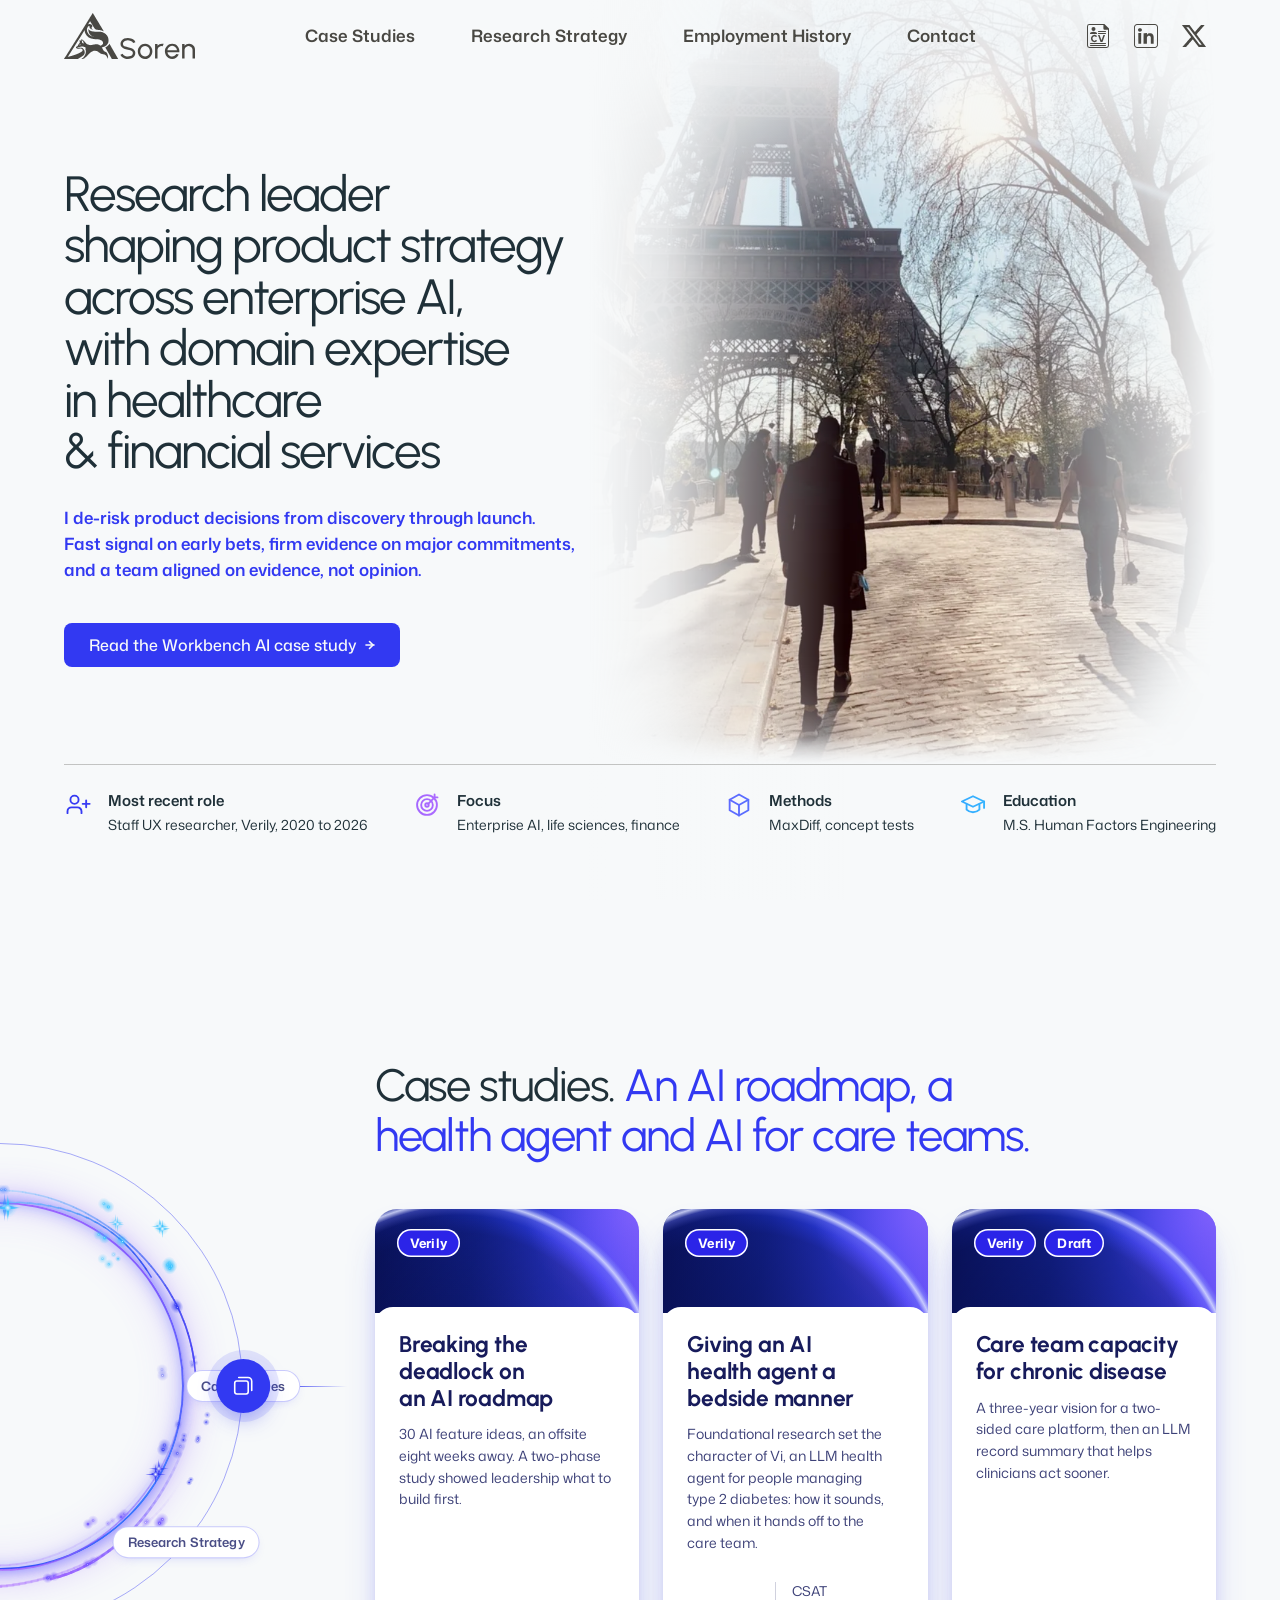
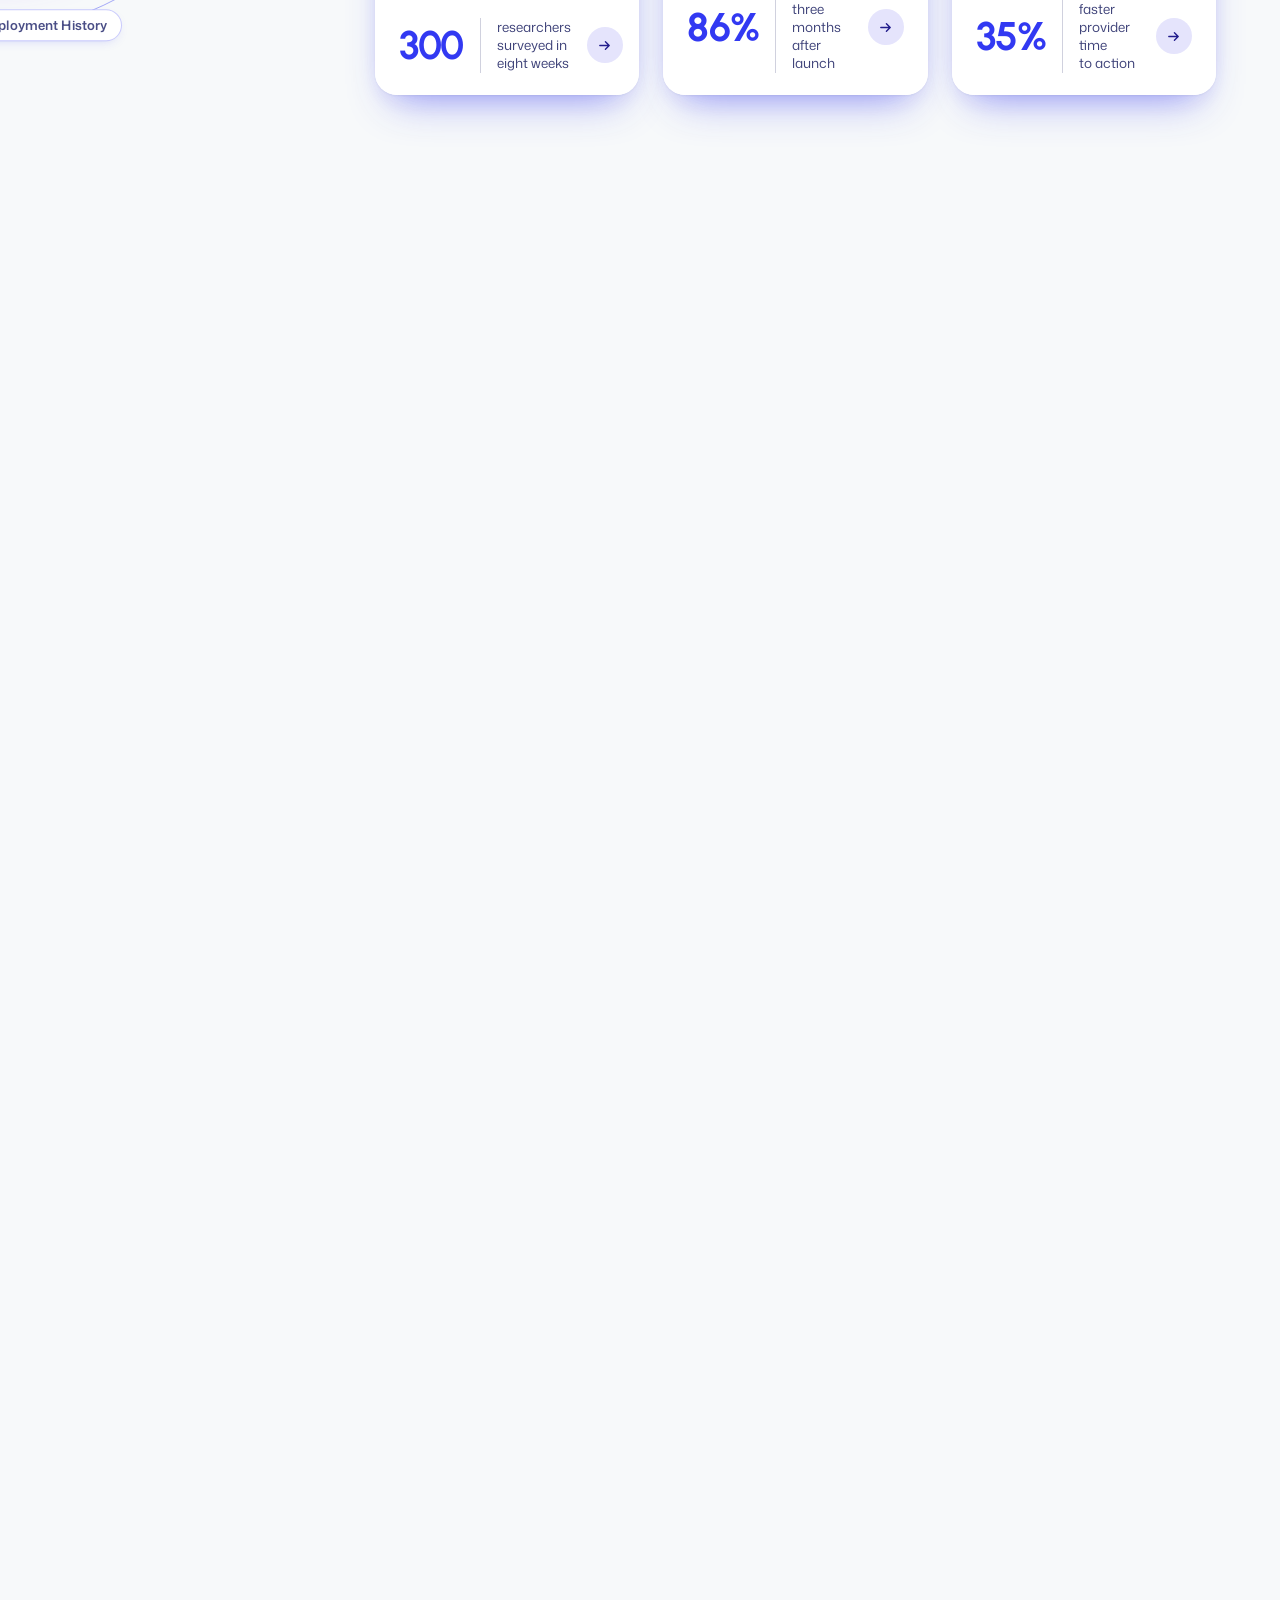
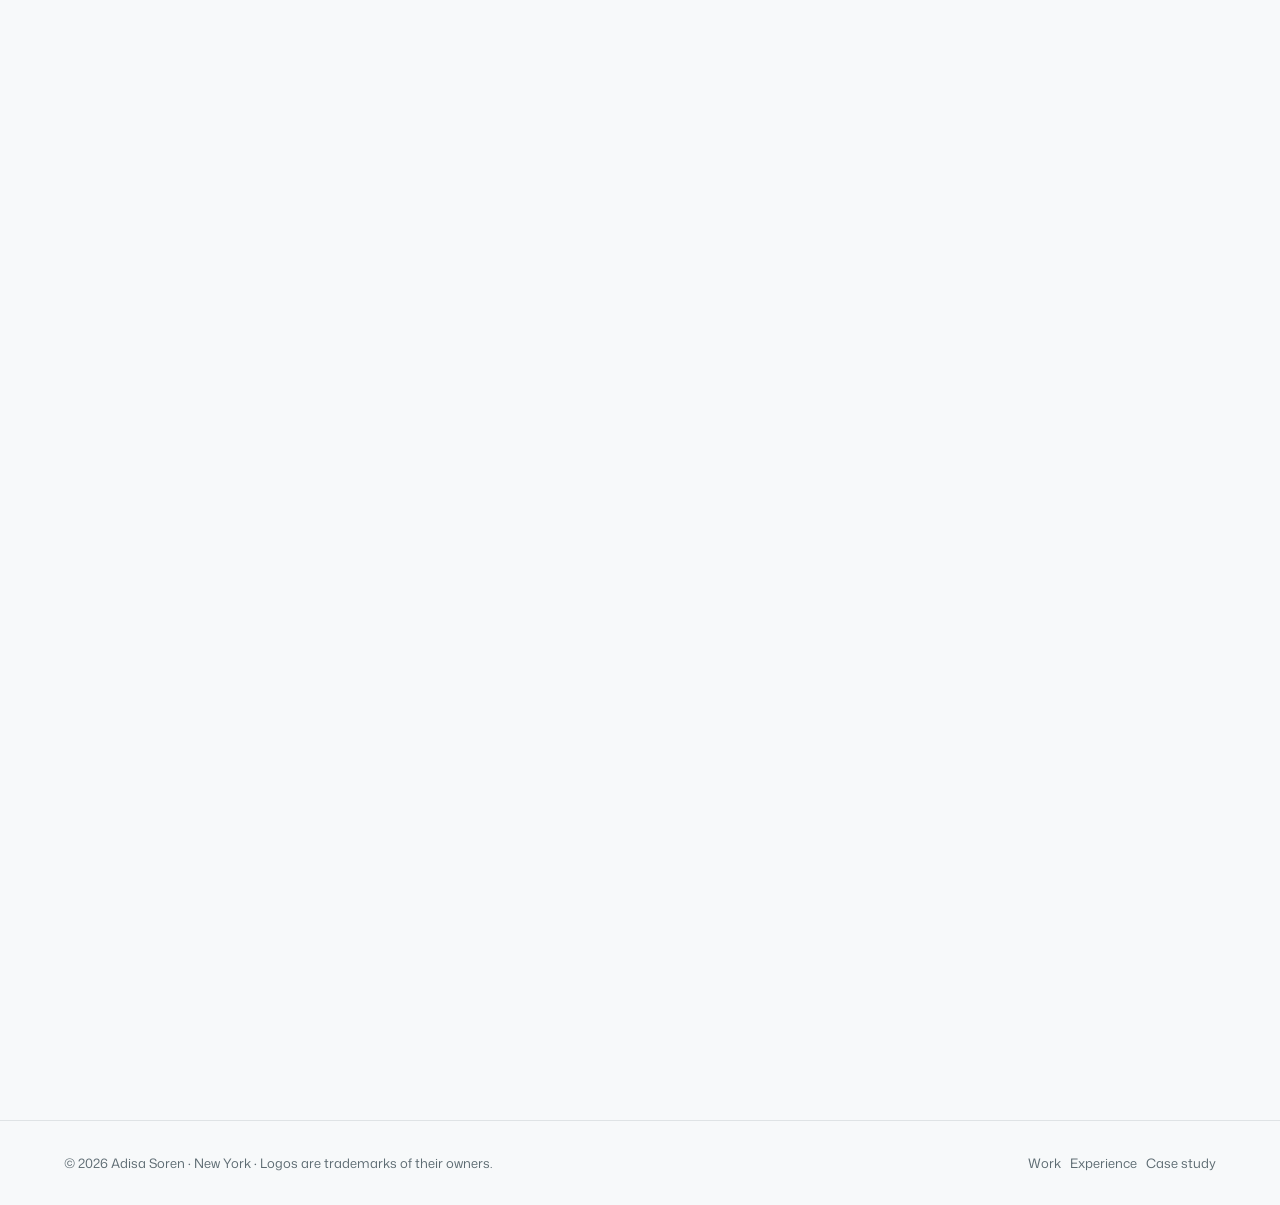
==== adisa-soren-portfolio/index.html @ 9e902ce3 "Home experience: Verily role details with wheel-style bullets Co-Authored-By: Claude Opus 5.5 <norep" ====
<!doctype html>
<html lang="en" data-radius="soft" data-buttons="solid">
<head>
<meta charset="utf-8">
<meta name="viewport" content="width=device-width, initial-scale=1, viewport-fit=cover">
<title>Adisa Soren</title>
<meta name="description" content="Research leader in New York shaping product strategy across enterprise AI, with domain expertise in healthcare and financial services, at Verily, BlackRock and Google.">
<meta property="og:type" content="website">
<meta property="og:title" content="Adisa Soren: UX Research &amp; AI Deployment Strategy">
<meta property="og:description" content="Case studies and experience from Verily, BlackRock and Google.">
<meta name="theme-color" content="#f7f5f0">
<link rel="stylesheet" href="assets/site.css">
<style>
  /* page CSS: only what the system lacks */
  /* the home header: the four section links centred between the lockup and the icons, larger, bold, in the lockup's
     warm grey; the blue underline still marks hover and focus */
  .nav--home .nav__link { color: #494843; font-weight: 600; font-size: 17px; padding: 0 var(--s-2); }
  @media (min-width: 1024px) {
    .nav--home .nav__bar { display: grid; grid-template-columns: 1fr auto 1fr; gap: var(--s-5); }
    .nav--home .nav__logo { justify-self: start; }
    .nav--home .nav__links { flex: none; justify-self: center; gap: var(--s-6); }
    .nav--home .nav__actions { justify-self: end; }
    .nav--home .nav__link::before { left: var(--s-2); right: var(--s-2); }
  }
  @media (min-width: 1024px) and (max-width: 1279px) {
    .nav--home .nav__links { gap: var(--s-3); }
    .nav--home .nav__link { font-size: 15.5px; }
  }
  @media (min-width: 1440px) { .nav--home .nav__link { font-size: 18px; } .nav--home .nav__links { gap: var(--s-7); } }
  /* at the top of the home page (wide screens, where the sea runs up behind the header) the header is see-through:
     the lockup, Case Studies and Research Strategy sit on the light side in grey; Employment History, Contact and the
     icons sit on the sea in white. Once the page scrolls, the solid fill and grey return. */
  @media (min-width: 1180px) {
    .nav--home { transition: background-color .25s ease, border-color .25s ease; }
    .nav--home .nav__links { gap: max(var(--s-6), 40px); }
    .nav--home.is-top { background: transparent; border-bottom-color: transparent; }
    .nav--home.is-top .nav__link.is-dark, .nav--home.is-top .nav__icon.is-dark { color: #fff; }
    /* hover keeps the site-wide treatment: Kitsune blue with a faint blue tint */
    .nav--home.is-top a.nav__icon:hover, .nav--home.is-top a.nav__icon:focus-visible { color: var(--brand-blue, #3239f2); }
  }
  @media (min-width: 1440px) { .nav--home .nav__links { gap: var(--s-7); } }
  /* the role line as a pill: Kitsune blue on a pale tint of itself */
  .hero .hero-pill { display: inline-flex; align-items: center; width: fit-content; padding: 6px 14px; border-radius: 999px;
    background: color-mix(in oklab, var(--brand-blue) 11%, var(--bg)); color: var(--brand-blue); font-weight: 500; line-height: 1.3; }
  @media (max-width: 639px) { .hero .hero-pill { white-space: nowrap; font-size: clamp(11.5px, 3.3vw, 14px); padding: 5px 12px; } }
  @media (max-width: 359px) { .hero .hero-pill { white-space: normal; border-radius: 14px; } }

  /* ---- the octopus hero: light words on the left, the deep-sea panel on the right, the facts on a floating card */
  .hero--oct { --sea-0: #2b2c96; --sea-1: #171a63; --sea-2: #0b0e33; --sea-3: #070920; overflow: hidden; isolation: isolate;
    background: radial-gradient(60% 70% at 18% 40%, color-mix(in oklab, var(--brand-blue) 6%, var(--bg)), var(--bg) 70%); }
  .hero--oct > .wrap { position: relative; z-index: 1; }
  /* the hero background, used as supplied: it covers the hero from the top, centred */
  .oct-bg { position: absolute; z-index: 0; inset: 0; pointer-events: none;
    background: url(assets/img/hero-blue-1600.webp) no-repeat right top / cover; }
  /* the blue fades to pure white by the hero's vertical midpoint */
  .oct-bg::before { content: ""; position: absolute; inset: 0; background: linear-gradient(90deg, #fff 0 46%, rgba(255, 255, 255, .85) 52%, rgba(255, 255, 255, 0) 66%); }
  /* the fade lands on off-white #F7F9FA (the page background) rather than pure white: a multiply layer turns every white in the background
     to #F7F9FA and leaves the blues all but unchanged */
  .oct-bg::after { content: ""; position: absolute; inset: 0; background: #f7f9fa; mix-blend-mode: multiply; }
  @media (min-width: 1600px), (min-resolution: 1.5dppx) and (min-width: 1180px) {
    .oct-bg { background-image: url(assets/img/hero-blue.webp); }
  }

  .oct-grid { display: grid; grid-template-columns: minmax(0, 1fr) minmax(0, 1fr); column-gap: var(--s-5); align-items: center; flex: 1 1 auto; min-height: 0; padding-bottom: var(--s-6); }
  .oct-copy { grid-column: 1; container-type: inline-size; display: grid; gap: var(--s-4); align-content: center; }
  .oct-copy h1 { margin: 0; hyphens: manual; -webkit-hyphens: manual; max-width: none; line-height: 1.04;
    font-size: clamp(30px, min(calc(100cqi / 10.6), 5.5svh), 60px); }
  .oct-copy h1 > span { display: block; }
  @media (min-width: 1180px) { .oct-copy h1 > span { white-space: nowrap; } }
  /* the intro: Kitsune blue, bold, in three set lines (each line starts on its own; on narrow screens a line may wrap) */
  .hero .oct-lead { margin: var(--s-3) 0 0; max-width: none; font-size: clamp(16px, 0.3vw + 13px, 18px); line-height: 1.55;
    color: var(--brand-blue, #3239f2); font-weight: 600; }
  .hero .oct-lead > span { display: block; }
  @media (min-width: 1180px) { .hero .oct-lead > span { white-space: nowrap; } }
  .oct-copy .btn-row { margin-top: var(--s-5); }

  .oct-art { grid-column: 2; margin: 0; position: relative; align-self: stretch; display: grid; place-items: center; min-height: 0; }
  .oct-art img { width: 112%; max-width: none; height: auto; max-height: 100%; object-fit: contain; margin-left: -4%;
    filter: drop-shadow(0 0 28px rgba(70, 90, 255, .45)) drop-shadow(0 18px 40px rgba(0, 0, 0, .35)); }

  .oct-panel { grid-column: 3; align-self: center; display: grid; gap: var(--s-5); color: #fff; }
  .oct-panel__h { margin: 0 0 var(--s-2); font: 600 12px/1.3 var(--font-text); letter-spacing: .08em; text-transform: uppercase; color: #b9b2ff; }
  .oct-panel ul { margin: 0; padding: 0; list-style: none; display: grid; gap: 6px; }
  .oct-panel li { font: 500 15px/1.35 var(--font-text); color: #fff; white-space: nowrap; }

  /* the facts on a floating white card that overlaps the sea */
  .hero--oct .oct-facts { margin: 0; padding: var(--s-5) var(--s-6); border: 0; border-radius: 20px; background: #fff;
    box-shadow: 0 18px 50px rgba(18, 22, 70, .16), 0 2px 6px rgba(18, 22, 70, .06); position: relative; z-index: 2; }
  .hero--oct .oct-facts > div { display: grid; grid-template-columns: auto minmax(0, 1fr); column-gap: var(--s-4); row-gap: 2px; align-content: center; }
  .hero--oct .oct-facts > div + div { border-left: 1px solid var(--line); padding-left: var(--s-5); }
  .oct-facts__icon { grid-row: 1 / span 2; color: var(--brand-blue); align-self: center; }
  .hero--oct .oct-facts dt { color: var(--ink); font-weight: 600; font-size: 15px; }
  .hero--oct .oct-facts dd { font-size: 14px; font-weight: 400; color: var(--ink); }

  /* a short laptop screen keeps the words, the octopus and the buttons on the first screen; the facts repeat in Employment History */
  /* centre the words, photo and lists on the midpoint between the header and the facts card (or the screen's foot when
     the card is hidden): the gap under them matches the 48px gap above them */
  @media (min-width: 1180px) { .hero--oct .oct-grid { padding-bottom: 48px; } }
  @media (min-width: 1180px) and (max-height: 840px) { .hero--oct .oct-facts { display: none; } .hero--oct .oct-grid { padding-top: 16px; padding-bottom: 0; } }

  /* below 1180: the words, then the sea as a rounded panel holding the octopus and the three lists, then the facts */
  @media (max-width: 1179px) {
    main > .hero--oct { height: auto; min-height: 100svh; }
    .oct-bg { display: none; }
    .oct-grid { row-gap: var(--s-6); padding-bottom: var(--s-6); }
    .oct-copy { grid-column: 1 / -1; }
    .oct-art, .oct-panel { grid-column: 1 / -1; }
    .oct-art { border-radius: 24px 24px 0 0; padding: var(--s-6) var(--s-5) var(--s-2); margin-bottom: calc(var(--s-6) * -1);
      background: radial-gradient(60% 70% at 50% 55%, color-mix(in oklab, #2b2c96 85%, #6b4bd6), #171a63 55%, #0b0e33); }
    .oct-art img { width: min(100%, 560px); margin: 0; max-height: none; }
    .oct-panel li { white-space: normal; }
    .oct-grid { grid-template-columns: minmax(0, 1fr); }
    .oct-panel { border-left: 0; border-radius: 0 0 24px 24px; padding: var(--s-5) var(--s-6) var(--s-6); background: #0b0e33;
      grid-template-columns: repeat(3, minmax(0, 1fr)); gap: var(--s-5); }
    .hero--oct .oct-facts { grid-template-columns: repeat(2, minmax(0, 1fr)); row-gap: var(--s-5); }
    .hero--oct .oct-facts > div { grid-column: auto; }
    .hero--oct .oct-facts > div:nth-child(3) { border-left: 0; padding-left: 0; }
  }
  @media (max-width: 639px) {
    .oct-panel { grid-template-columns: minmax(0, 1fr); }
    .oct-art { padding: var(--s-5) var(--s-3) 0; }
  }
  /* the photo, cropped to the oval marked on the reference slide: across the photo's full width, from its top edge down to
     96% of its height (centre 49.8% / 48%, radii 49.7% / 48.1%). The outer quarter dissolves into the background (the middle stays fully opaque, so nothing from the background shows through the scene); the photo is nudged down 2%
     so the oval's own centre lines up with the words. */
  .oct-art img.oct-photo { display: block; margin: 0; filter: none; box-shadow: none; border-radius: 0;
    width: min(88%, 28.5vw, 46svh, 460px); height: auto; max-height: none; aspect-ratio: 1108 / 1478; object-fit: cover; object-position: 50% 50%;
    -webkit-mask-image: radial-gradient(49.7% 48.1% at 49.8% 48%, #000 74%, rgba(0, 0, 0, .55) 88%, transparent 100%);
            mask-image: radial-gradient(49.7% 48.1% at 49.8% 48%, #000 74%, rgba(0, 0, 0, .55) 88%, transparent 100%); }
  @media (min-width: 1180px) { .oct-art img.oct-photo { transform: translateY(2%); } }
  @media (max-width: 1179px) { .oct-art img.oct-photo { width: min(100%, 440px); } }
  /* below 1180 the photo sits in its own rounded navy panel (the lists that used to close it off underneath are gone) */
  @media (max-width: 1179px) { .oct-art { border-radius: 24px; margin-bottom: 0; padding-bottom: var(--s-5); } }
  /* the background has bright glowing orbs: a soft dark halo keeps the white text readable wherever one sits behind it */
  .oct-panel li, .oct-panel__h { text-shadow: 0 0 10px rgba(6, 8, 40, .85), 0 0 3px rgba(6, 8, 40, .7); }
  @media (min-width: 1180px) {
    .nav--home.is-top .nav__link.is-dark { text-shadow: 0 0 10px rgba(6, 8, 40, .7), 0 0 2px rgba(6, 8, 40, .6); }
    .nav--home.is-top .nav__link:not(.is-dark):not(.is-split) { text-shadow: 0 0 10px rgba(255, 255, 255, .8); }
  }
  /* the facts as a hairline with the four facts under it (no card), keeping the icons. The row runs from the light side of
     the background into the dark: a small script reads how light the background is under each fact and switches that
     fact to white text (and light-violet icon) where it sits on dark. The hairline fades from grey to white the same way. */
  @media (min-width: 1180px) {
    .hero--oct .oct-facts { background: transparent; box-shadow: none; border-radius: 0; padding: var(--s-5) 0 0; border-top: 1px solid transparent;
      border-image: linear-gradient(90deg, rgba(73, 72, 67, .3) 0 var(--facts-split, 50%), rgba(255, 255, 255, .45) calc(var(--facts-split, 50%) + 12%)) 1; }
    .hero--oct .oct-facts > div + div { border-left: 0; padding-left: 0; }
    .hero--oct .oct-facts > div { align-content: start; }
    .hero--oct .oct-facts .oct-facts__icon { align-self: start; margin-top: 2px; }
    .hero--oct .oct-facts > div.is-dark dt, .hero--oct .oct-facts > div.is-dark dd { color: #fff; text-shadow: 0 0 10px rgba(6, 8, 40, .7); }
    .nav--home.is-top .nav__link.is-split { color: transparent; -webkit-background-clip: text; background-clip: text; text-shadow: none; }
    .hero--oct .oct-facts > div.is-dark .oct-facts__icon { color: #fff; }
  }
  /* the white Soren mark on the right, sized to the space the photo used (the photo's height at each width) */
  .oct-art.oct-mark img { display: block; width: auto; max-width: 100%; height: min(38vw, 61.3svh, 613px); max-height: none; margin: 0;
    aspect-ratio: 3855 / 3273; object-fit: contain; filter: none; box-shadow: none; -webkit-mask-image: none; mask-image: none; transform: none; }
  @media (max-width: 1179px) { .oct-art.oct-mark { padding: var(--s-7) var(--s-6); } .oct-art.oct-mark img { height: auto; width: min(70%, 360px); margin: 0 auto; } }
  .work-card { display: grid; gap: var(--s-4); align-content: start; color: inherit; }
  .work-card:hover h3 { text-decoration: underline; text-decoration-thickness: 1px; text-underline-offset: 4px; }
  .work-card .t-label { color: var(--muted); }
  .work-card dl { display: grid; grid-template-columns: repeat(3, minmax(0, 1fr)); gap: var(--s-4); margin: var(--s-3) 0 0; padding-top: var(--s-4); border-top: 1px solid var(--line); }
  .work-card dt { font-size: var(--t-small); color: var(--muted); }
  .work-card dd { margin: 0; }
  .work-card dd.t-stat { font-size: 32px; }
  /* the case study grid: nine cards, so this section grows past one screen */
  main > section#work { height: auto; min-height: 100vh; min-height: 100svh; }
  .work-grid { --card-gap: var(--gutter); }
  .work-grid .work-card { display: flex; flex-direction: column; }
  .work-card { gap: var(--s-3); }
  .work-card > p:not(.t-label):not(.work-card__metric) { color: var(--ink); }
  .work-card__metric { display: grid; gap: var(--s-1); margin-top: auto; padding-top: var(--s-4); border-top: 1px solid var(--line); }
  .draft-note { display: inline-block; margin-left: var(--s-2); font: 500 12px/1.4 var(--font-text); padding: 1px var(--s-2); border-radius: 999px; background: color-mix(in oklab, #f5c518 30%, transparent); color: var(--ink); }
  .tbd { background: color-mix(in oklab, #f5c518 30%, transparent); box-shadow: inset 0 -1px 0 #9a7600; border-radius: 2px; padding: 0 2px; }
  .rows__value { font-variant-numeric: tabular-nums; text-align: right; }
  .rows > li > p { grid-column: 1; color: var(--muted); font-size: var(--t-small); }
  .exp > li { grid-template-columns: 120px minmax(0, 1fr) auto; align-items: center; }
  .exp .rows__when { grid-column: 1; grid-row: 1; color: var(--muted); font-variant-numeric: tabular-nums; }
  .exp .rows__name { grid-column: 2; grid-row: 1; }
  .exp .rows__value { grid-column: 3; grid-row: 1; }
  .exp > li > p { grid-column: 2; grid-row: 2; }
  .exp-h { margin: 0 0 var(--s-4); }
  .exp .role { font-weight: 600; }
  .exp .rows__name i { font-weight: 400; }
  /* each logo fills as much of one 148 x 32 box as its shape allows (BlackRock sets the width); Cornell's seal lockup stands 90 tall */
  .exp .logo { display: block; width: var(--logo-w); height: auto; margin-left: auto; }
  @media (max-width: 639px) { .exp .logo { width: calc(var(--logo-w) * .7); } }
  .tm { color: var(--muted); }
  /* on a short screen this section grows past one screen instead of running into the next */
  main > section#experience { height: auto; min-height: 100vh; min-height: 100svh; }
  .edu-h { margin: var(--s-7) 0 var(--s-4); }
  .pub__link { color: var(--accent); text-decoration: underline; text-decoration-color: color-mix(in oklab, var(--accent) 40%, transparent); text-underline-offset: 3px; }
  .pub__link:hover { text-decoration-color: currentColor; }
  .pub { color: var(--muted); font-size: var(--t-small); max-width: 80ch; margin-top: var(--s-5); }
  .approach .card { gap: var(--s-3); }
  .approach .card ul { display: grid; gap: var(--s-2); color: var(--ink); }
  .approach .card li { padding-left: var(--s-4); position: relative; }
  .approach .card li::before { content: ""; position: absolute; left: 0; top: .7em; width: 6px; height: 1px; background: var(--ink); }
  .domains { display: flex; flex-wrap: wrap; gap: var(--s-2); margin-top: var(--s-6); }
  .domains li { font: 500 var(--t-label)/1 var(--font-text); padding: var(--s-2) var(--s-3); border: 1px solid var(--line-strong); border-radius: 999px; }
  .contact-lines { display: grid; gap: var(--s-2); font-size: var(--t-lead); }
  .contact-lines .sel { user-select: all; }
  @media (max-width: 639px) {
    .exp > li { grid-template-columns: minmax(0, 1fr) auto; }
    .exp .rows__when { grid-column: 1 / -1; grid-row: 1; }
    .exp .rows__name { grid-column: 1; grid-row: 2; }
    .exp .rows__value { grid-column: 2; grid-row: 2; }
    .exp > li > p { grid-column: 1 / -1; grid-row: 3; }
    .work-card dl { grid-template-columns: 1fr 1fr; }
  }
  /* ---- the full-screen drawer (after intrinsic.ai): hovering or focusing a header tab fills the screen with a colour field that
     drifts along the spectrum from Kitsune blue to violet; the header turns white over it and the tab's links sit on the right.
     Desktop only (the tabs show from 1024px); phones keep the menu button. */
  @property --mh { syntax: "<number>"; inherits: true; initial-value: 268; }
  .mega { display: none; }
  @media (min-width: 1024px) {
    .mega { --mx: cubic-bezier(.645, .045, .355, 1); display: block; position: fixed; inset: 0; z-index: -1; color: #fff; overflow: hidden;
      visibility: hidden; opacity: 0; clip-path: inset(0 0 100% 0);
      /* it opens by unrolling down from the header and closes by fading, so the header turns grey only as the colour leaves */
      transition: opacity .35s var(--mx), clip-path 0s linear .35s, visibility 0s linear .35s;
      background:
        radial-gradient(55% 75% at 82% 18%, oklch(.64 .22 calc(var(--mh) + 22)) 0%, transparent 62%),
        radial-gradient(60% 80% at 12% 88%, oklch(.36 .19 calc(var(--mh) - 8)) 0%, transparent 64%),
        radial-gradient(45% 60% at 40% 30%, oklch(.56 .24 calc(var(--mh) + 8)) 0%, transparent 70%),
        oklch(.48 .235 var(--mh));
      animation: megaHue 10s ease-in-out infinite alternate; animation-play-state: paused; }
    .mega.is-open { visibility: visible; opacity: 1; clip-path: inset(0); transition: clip-path .55s var(--mx), opacity 0s, visibility 0s; animation-play-state: running; }
    @keyframes megaHue { 0% { --mh: 266; } 50% { --mh: 284; } 100% { --mh: 302; } }
    .mega__in { position: absolute; inset: calc(var(--nav) + clamp(32px, 7svh, 88px)) 0 clamp(32px, 6svh, 72px); }
    .mega__in > .wrap { position: relative; height: 100%; }
    .mega__panel { position: absolute; inset: 0; display: grid; grid-template-columns: minmax(0, 5fr) minmax(0, 7fr); gap: var(--s-8);
      align-items: start; opacity: 0; visibility: hidden; transform: translateY(14px);
      transition: opacity .3s var(--mx), transform .4s var(--mx), visibility 0s linear .3s; }
    .mega.is-open .mega__panel.is-active { opacity: 1; visibility: visible; transform: none; transition-delay: .12s, .12s, 0s; }
    .mega__blurb { margin: 0; max-width: 30ch; font-size: clamp(18px, .5vw + 12px, 22px); line-height: 1.5; font-weight: 500; color: rgba(255, 255, 255, .92); }
    .mega__more { display: inline-flex; align-items: center; gap: 10px; margin-top: var(--s-5); font-size: 13px; font-weight: 600;
      letter-spacing: .14em; text-transform: uppercase; color: #fff; }
    .mega__more::after { content: "\2192"; letter-spacing: 0; font-size: 16px; transition: transform .3s var(--mx); }
    .mega__more:hover::after, .mega__more:focus-visible::after { transform: translateX(4px); }
    .mega__list { list-style: none; margin: 0; padding: 0; border-top: 1px solid rgba(255, 255, 255, .28); }
    .mega__list > li { border-bottom: 1px solid rgba(255, 255, 255, .28); padding: clamp(14px, 2.4svh, 26px) 0; }
    /* a six-row list (Employment History with the résumé) runs a little tighter so it still fits a short laptop screen */
    .mega__list:has(> li:nth-child(6)) > li { padding-block: clamp(10px, 1.8svh, 22px); }
    .mega__h { display: inline-block; font: 500 min(clamp(30px, 1.6vw + 14px, 46px), 4.8svh)/1.08 var(--font-display); letter-spacing: -0.015em; color: #fff;
      background: linear-gradient(currentColor, currentColor) 0 100% / 0 1.5px no-repeat; padding-bottom: 3px; transition: background-size .35s var(--mx); }
    a.mega__h:hover, a.mega__h:focus-visible { background-size: 100% 1.5px; }
    .mega__sub { display: flex; flex-wrap: wrap; gap: 6px 22px; margin: 10px 0 0; padding: 0; list-style: none;
      font-size: 12.5px; font-weight: 600; letter-spacing: .14em; text-transform: uppercase; color: rgba(255, 255, 255, .78); }
    .mega__sub a { color: inherit; } .mega__sub a:hover, .mega__sub a:focus-visible { color: #fff; }
    /* each row rises into place, one after another, as the panel opens */
    .mega__list > li { opacity: 0; transform: translateY(12px); transition: opacity .35s var(--mx), transform .45s var(--mx); }
    .mega.is-open .is-active .mega__list > li { opacity: 1; transform: none; }
    .mega.is-open .is-active .mega__list > li:nth-child(1) { transition-delay: .16s; }
    .mega.is-open .is-active .mega__list > li:nth-child(2) { transition-delay: .21s; }
    .mega.is-open .is-active .mega__list > li:nth-child(3) { transition-delay: .26s; }
    .mega.is-open .is-active .mega__list > li:nth-child(4) { transition-delay: .31s; }
    .mega.is-open .is-active .mega__list > li:nth-child(5) { transition-delay: .36s; }
    .mega.is-open .is-active .mega__list > li:nth-child(6) { transition-delay: .41s; }
    /* the thin rail on the right: its bright segment slides to the open tab */
    .mega__rail { position: absolute; right: clamp(20px, 2.2vw, 40px); top: 50%; width: 2px; height: 168px; margin-top: -84px; border-radius: 2px; background: rgba(255, 255, 255, .22); }
    .mega__rail::before { content: ""; position: absolute; left: 0; right: 0; top: 0; height: 25%; border-radius: 2px; background: #fff;
      transform: translateY(calc(var(--mi, 0) * 100%)); transition: transform .3s var(--mx); }
    /* the header over the drawer: see-through, everything in white, the open tab underlined in white */
    .nav--home.is-mega, .nav--home.is-mega.is-top { background: transparent; border-bottom-color: transparent; }
    .nav--home.is-mega .nav__lockup-img { filter: brightness(0) invert(1); }
    .nav--home.is-mega .nav__link, .nav--home.is-mega .nav__icon { color: #fff !important; text-shadow: none !important; background-image: none !important; -webkit-text-fill-color: currentColor; }
    .nav--home.is-mega a.nav__icon:hover, .nav--home.is-mega a.nav__icon:focus-visible { color: #fff !important; opacity: .72; background: none; }
    .nav--home.is-mega .nav__item.is-active > .nav__link::before { transform: scaleX(1); transform-origin: left; }
    .nav--home.is-mega .nav__link::before { background: #fff !important; }
    .nav--home .nav__lockup-img { transition: filter .35s var(--mx); }
    .nav--home .nav__link, .nav--home .nav__icon { transition: color .35s var(--mx), opacity .2s linear; }
  }
  @media (min-width: 1024px) and (prefers-reduced-motion: reduce) {
    .mega, .mega.is-open { animation: none; clip-path: none; transition: opacity .2s linear, visibility 0s linear .2s; opacity: 0; }
    .mega.is-open { opacity: 1; transition: opacity .2s linear, visibility 0s; }
    .mega__panel, .mega__list > li, .mega.is-open .mega__panel.is-active { transform: none; transition-property: opacity, visibility; }
  }
  /* ---- professional experience: each row opens to show more about the role. The row itself is the button; the chevron on the
     right turns as the details slide open underneath, aligned with the role. */
  .exp > li.exp-item { display: block; padding-block: 0; }
  .exp__row { display: grid; grid-template-columns: 120px minmax(0, 1fr) auto 20px; align-items: center; gap: var(--s-1) var(--s-5); width: 100%;
    padding: var(--s-4) 0; margin: 0; border: 0; background: none; color: inherit; font: inherit; text-align: left; cursor: pointer; }
  .exp > li.exp-item:first-child .exp__row { padding-top: 0; }
  .exp__row .rows__when, .exp__row .rows__name, .exp__row .rows__value { grid-row: 1; }
  .exp__row .rows__when { grid-column: 1; } .exp__row .rows__name { grid-column: 2; } .exp__row .rows__value { grid-column: 3; }
  /* the signifier: a thin chevron at the end of the row in the dates' grey, no frame; it turns up while the row is open */
  .exp__chev { grid-column: 4; grid-row: 1; justify-self: end; display: grid; place-items: center; width: 20px; height: 20px; color: var(--muted); }
  .exp__chev svg { width: 18px; height: 18px; transition: transform .35s cubic-bezier(.645, .045, .355, 1); }
  .exp-item.is-open .exp__chev svg { transform: rotate(180deg); }
  .exp__row:hover .role { text-decoration: underline; text-decoration-thickness: 1px; text-underline-offset: 4px; }
  .exp__row:focus-visible { outline: 2px solid var(--brand-blue, #3239f2); outline-offset: 4px; border-radius: 4px; }
  .exp__more { display: grid; grid-template-rows: 0fr; transition: grid-template-rows .4s cubic-bezier(.645, .045, .355, 1); }
  .exp-item.is-open .exp__more { grid-template-rows: 1fr; }
  .exp__inner { min-height: 0; overflow: hidden; visibility: hidden; transition: visibility 0s linear .4s; }
  .exp-item.is-open .exp__inner { visibility: visible; transition-delay: 0s; }
  .exp__body { display: grid; gap: var(--s-3); max-width: 72ch; padding: 0 0 var(--s-5) calc(120px + var(--s-5)); opacity: 0; transform: translateY(-6px);
    transition: opacity .3s var(--ease), transform .4s cubic-bezier(.645, .045, .355, 1); }
  .exp-item.is-open .exp__body { opacity: 1; transform: none; transition-delay: .08s; }
  .exp__body p { margin: 0; color: var(--ink); }
  .exp__body ul { display: grid; gap: var(--s-2); margin: 0; padding: 0; list-style: none; }
  .exp__body li { position: relative; padding-left: var(--s-4); }
  .exp__body li::before { content: ""; position: absolute; left: 0; top: .7em; width: 6px; height: 1px; background: var(--ink); }
  @media (max-width: 639px) {
    .exp__row { grid-template-columns: minmax(0, 1fr) auto 20px; }
    .exp__row .rows__when { grid-column: 1 / 3; grid-row: 1; }
    .exp__row .rows__name { grid-column: 1; grid-row: 2; }
    .exp__row .rows__value { grid-column: 2; grid-row: 2; }
    .exp__chev { grid-column: 3; grid-row: 1 / 3; }
    .exp__body { padding-left: 0; }
  }
  @media (prefers-reduced-motion: reduce) { .exp__more, .exp__body, .exp__chev svg { transition: none; } }
  /* ---- case study cards: a deep-blue band with a sweep of light across it, the company as a dark pill on the band, and a
     white panel that rises over the band with the title, the line, and the result (a big blue figure, a hairline, its caption and
     a round blue arrow). All three cards share the one band. */
  .work-grid { --card-gap: var(--s-6); }
  .work-grid .wc { position: relative; display: flex; flex-direction: column; padding: 0; overflow: hidden; border: 0; border-radius: 22px; background: #fff; color: #171b5b;
    box-shadow: 0 1px 2px rgba(23, 27, 91, .06), 0 22px 44px -18px rgba(50, 57, 242, .45), 0 10px 28px -14px rgba(83, 74, 230, .28);
    transition: transform .35s cubic-bezier(.645, .045, .355, 1), box-shadow .35s cubic-bezier(.645, .045, .355, 1); }
  .work-grid .wc:hover, .work-grid .wc:focus-visible { transform: translateY(-4px);
    box-shadow: 0 1px 2px rgba(23, 27, 91, .06), 0 30px 56px -18px rgba(50, 57, 242, .55), 0 14px 32px -14px rgba(83, 74, 230, .34); }
  .work-grid .wc:focus-visible { outline: 2px solid var(--brand-blue, #3239f2); outline-offset: 4px; }
  .wc__band { position: relative; height: 104px; padding: 20px 22px; display: flex; align-items: flex-start; gap: 8px; isolation: isolate;
    background:
      /* the sweep of light: the rim of a large ellipse centred low on the left, bright on its edge, dark inside */
      radial-gradient(78% 190% at 32% 175%, rgba(4, 9, 58, .62) 0%, rgba(4, 9, 58, .3) 80%, transparent 89%, rgba(120, 130, 255, .32) 93.4%, rgba(212, 218, 255, .88) 95.8%, rgba(150, 160, 255, .42) 97.9%, transparent 100%),
      radial-gradient(60% 150% at 100% 0%, rgba(132, 98, 252, .9), transparent 72%),
      linear-gradient(100deg, #0a1360 0%, #15259a 38%, #2a38d6 64%, #3f42f2 84%, #6552f5 100%); }
  /* the company tag: a vivid blue pill with white type and a white outline, so it stands out clearly on the dark band */
  .wc__pill { display: inline-flex; align-items: center; height: 28px; padding: 0 13px; border-radius: 999px; font: 700 13px/1 var(--font-text); letter-spacing: .01em;
    color: #fff; background: #2b24e8; box-shadow: inset 0 0 0 1.5px #fff; }
  .wc__body { position: relative; z-index: 1; display: flex; flex-direction: column; gap: var(--s-3); flex: 1; margin-top: -18px; padding: 24px 24px 22px;
    border-radius: 18px 18px 0 0; background: #fff; }
  .wc__body h3 { font-family: var(--font-display); font-weight: 700; font-size: clamp(22px, .6vw + 15px, 26px); line-height: 1.18; letter-spacing: -0.01em; color: #171b5b; }
  .wc__body > p { margin: 0; color: #3d4178; font-size: var(--t-small); line-height: 1.55; }
  .wc__body > .wc__foot { display: flex; align-items: center; gap: 16px; margin-top: auto; padding-top: var(--s-4); }
  .wc__stat { font: 700 clamp(40px, 1vw + 26px, 48px)/1 var(--font-display); letter-spacing: -0.02em; color: var(--brand-blue, #3239f2); font-variant-numeric: tabular-nums; }
  .wc__cap { align-self: stretch; display: flex; align-items: center; max-width: 21ch; padding-left: 16px; text-wrap: balance; border-left: 1px solid rgba(23, 27, 91, .2); font-size: 13.5px; line-height: 1.35; color: #3d4178; }
  /* the arrow: a pale lavender disc with a fine deep-indigo arrow */
  .wc__go { display: grid; place-items: center; flex: none; width: 36px; height: 36px; margin-left: auto; border-radius: 50%; color: #221d8c;
    background: #e5e4fc; transition: transform .35s cubic-bezier(.645, .045, .355, 1), background-color .25s ease; }
  .wc__go svg { width: 15px; height: 15px; }
  .work-grid .wc:hover .wc__go { background: #d8d6fa; }
  .work-grid .wc:hover .wc__go { transform: translateX(3px); }
  .work-grid .wc:hover h3 { text-decoration: none; }
  @media (prefers-reduced-motion: reduce) { .work-grid .wc, .wc__go { transition: none; } .work-grid .wc:hover { transform: none; } }
  /* ---- the tour (after langchain.com/deep-agent): everything after the hero in one pinned screen. A wheel on the left edge carries a
     stop for each section; as the page scrolls, the wheel turns the next stop to three o'clock and that section fades in on the
     right, so the reader moves through the sections without the page itself moving. Without the script, and below 1024px, the
     sections simply stack, one screen each. */
  main > section#tour { height: auto; padding: 0; }
  .tour__wheel-space { display: none; }
  .tour__panel { position: relative; box-sizing: border-box; min-height: 100vh; min-height: 100svh; padding: var(--padt) 0 calc(var(--padb) + var(--bar)); }
  @media (min-width: 1024px) {
    #tour.is-live { --R: clamp(200px, 27svh, 262px); --step: 70svh; --tx: cubic-bezier(.6, 0, .15, 1);
      height: calc(100vh + (var(--n) - 1) * 70vh); height: calc(100svh + (var(--n) - 1) * var(--step)); }
    #tour.is-live .tour__pin { position: sticky; top: 0; height: 100vh; height: 100svh; overflow: hidden; }
    /* the wheel: its centre sits on the left edge of the screen, halfway down the space under the header */
    #tour.is-live .tour__wheel-space { display: block; position: absolute; z-index: 2; left: 0; top: var(--nav); bottom: 0; width: calc(var(--R) + 120px); pointer-events: none; }
    .tour__rings { position: absolute; left: calc(-1 * var(--R)); top: calc(50% - var(--R)); width: calc(2 * var(--R)); height: calc(2 * var(--R)); border-radius: 50%;
      border: 1px solid color-mix(in oklab, var(--brand-blue, #3239f2) 42%, transparent); }
    /* the inner ring: a fine line of blue running into violet, still, with a soft blue-violet glow around it that slowly fades in
       and out (no flicker, no change in size) */
    .tour__rings::before, .tour__rings::after { content: ""; position: absolute; inset: 58px; border-radius: 50%; pointer-events: none; }
    .tour__rings::before {
      box-shadow: 0 0 14px 2px rgba(64, 72, 255, .5), 0 0 36px 8px rgba(138, 76, 255, .3), inset 0 0 16px 2px rgba(64, 72, 255, .38), inset 0 0 38px 8px rgba(150, 92, 255, .16);
      animation: tourGlow 5s ease-in-out infinite; }
    .tour__rings::after { padding: 2px;
      background: conic-gradient(from 200deg, #3239f2, #6a4dff, #b06cff, #7d5bff, #3a7bff, #3239f2);
      -webkit-mask: linear-gradient(#000 0 0) content-box, linear-gradient(#000 0 0); -webkit-mask-composite: xor;
              mask: linear-gradient(#000 0 0) content-box exclude, linear-gradient(#000 0 0);
      filter: drop-shadow(0 0 3px rgba(120, 90, 255, .7)); animation: tourCurrent 8s linear infinite; }
    @keyframes tourGlow { 0%, 100% { opacity: .15; } 50% { opacity: 1; } }
    @keyframes tourCurrent { to { transform: rotate(360deg); } }
    /* the cyclone: a canvas over the inner ring where thin streaks of the blue-to-violet spectrum swirl round the ring at different
       speeds and sparks and small stars orbit it, leaving short fading trails */
    .tour__wheel { z-index: 2; }   /* the stops stay above the cyclone */
    .tour__swirl { position: absolute; z-index: 1; pointer-events: none; max-width: none; max-height: none;
      --sw: calc(var(--R) - 58px + 90px); left: calc(-1 * var(--sw)); top: calc(50% - var(--sw)); width: calc(2 * var(--sw)); height: calc(2 * var(--sw)); }
    .tour__wheel { position: absolute; left: 0; top: 50%; width: 0; height: 0; transform: rotate(calc(var(--a) * -40deg)); transition: transform 1.1s var(--tx); }
    .tour__node { position: absolute; left: 0; top: 0; width: 0; height: 0; padding: 0; border: 0; background: none; cursor: pointer; pointer-events: auto;
      transform: rotate(calc(var(--i) * 40deg)) translateX(var(--R)); }
    /* each stop turns back as the wheel turns, so its label always reads upright */
    .tour__node-in { position: absolute; left: 0; top: 0; display: grid; place-items: center; transform: translate(-50%, -50%) rotate(calc((var(--a) - var(--i)) * 40deg));
      transition: transform 1.1s var(--tx); }
    .tour__pill, .tour__icon { grid-area: 1 / 1; transition: opacity .35s ease, transform .45s var(--tx), background-color .2s ease, color .2s ease, border-color .2s ease; }
    .tour__pill { display: inline-flex; align-items: center; height: 32px; padding: 0 14px; border-radius: 999px; white-space: nowrap; font: 600 13px/1 var(--font-text); letter-spacing: .01em;
      color: #4a4e86; background: #fff; border: 1px solid color-mix(in oklab, var(--brand-blue, #3239f2) 26%, transparent); box-shadow: 0 4px 12px -6px rgba(50, 57, 242, .25); }
    .tour__node:hover .tour__pill, .tour__node:focus-visible .tour__pill { color: var(--brand-blue, #3239f2); border-color: var(--brand-blue, #3239f2); }
    .tour__node:focus-visible { outline: none; }
    .tour__node:focus-visible .tour__node-in { outline: 2px solid var(--brand-blue, #3239f2); outline-offset: 4px; border-radius: 999px; }
    /* the stop at three o'clock: its label gives way to a blue disc with the section's icon, ringed by a soft halo */
    .tour__icon { display: grid; place-items: center; width: 54px; height: 54px; border-radius: 50%; color: #fff; background: var(--brand-blue, #3239f2);
      box-shadow: 0 0 0 9px color-mix(in oklab, var(--brand-blue, #3239f2) 12%, transparent), 0 10px 24px -8px rgba(50, 57, 242, .6); opacity: 0; transform: scale(.6); }
    .tour__icon svg { width: 24px; height: 24px; }
    .tour__node.is-active .tour__pill { opacity: 0; transform: scale(.85); }
    .tour__node.is-active .tour__icon { opacity: 1; transform: none; transition-delay: .35s; }
    /* a fine line runs from the disc toward the open section, drawn again each time the wheel turns */
    .tour__link { position: absolute; left: calc(var(--R) + 40px); top: 50%; width: 64px; height: 1px; transform-origin: left center;
      background: linear-gradient(90deg, var(--brand-blue, #3239f2), color-mix(in oklab, var(--brand-blue, #3239f2) 0%, transparent)); animation: tourLink .7s var(--tx) .55s both; }
    .tour__link.is-redraw { animation: none; }
    @keyframes tourLink { from { transform: scaleX(0); opacity: 0; } to { transform: none; opacity: 1; } }
    /* the sections: stacked in one place, the open one fading up into view; the words start clear of the wheel */
    #tour.is-live .tour__panel { position: absolute; inset: var(--nav) 0 0; min-height: 0; padding: 0; display: flex; align-items: safe center;
      opacity: 0; visibility: hidden; transition: opacity .25s ease, visibility 0s linear .25s; }
    #tour.is-live .tour__panel.is-active { opacity: 1; visibility: visible; transition: opacity .4s ease .12s, visibility 0s; }
    #tour.is-live .tour__panel > .wrap { box-sizing: border-box; max-height: 100%; padding-block: 24px 40px;
      padding-left: max(0px, calc(var(--R) + 132px - (100% - min(100% - 2 * var(--gut), var(--container))) / 2)); }
    /* the experience list can grow as rows open: only it scrolls inside the screen (the cards keep their glow unclipped) */
    #tour.is-live .tour__panel--exp > .wrap { overflow-y: auto; scrollbar-width: thin; }
    #tour.is-live .tour__panel > .wrap > * { opacity: 0; transform: translateY(18px); transition: opacity .25s ease, transform .25s ease; }
    #tour.is-live .tour__panel.is-active > .wrap > * { opacity: 1; transform: none; transition: opacity .55s ease, transform .7s var(--tx); }
    #tour.is-live .tour__panel.is-active > .wrap > :nth-child(1) { transition-delay: .2s; }
    #tour.is-live .tour__panel.is-active > .wrap > :nth-child(2) { transition-delay: .3s; }
    #tour.is-live .tour__panel.is-active > .wrap > :nth-child(3) { transition-delay: .4s; }
    #tour.is-live .tour__panel.is-active > .wrap > :nth-child(n+4) { transition-delay: .48s; }
    #tour.is-live .section-head h2 { font-size: min(var(--t-h2), 5.4svh); }
  }
  @media (min-width: 1024px) and (prefers-reduced-motion: reduce) {
    .tour__wheel, .tour__node-in, .tour__pill, .tour__icon, #tour.is-live .tour__panel, #tour.is-live .tour__panel > .wrap > * { transition-duration: 0s !important; transition-delay: 0s !important; }
    .tour__link, .tour__rings::before, .tour__rings::after { animation: none; }
    .tour__swirl { opacity: .85; }
  }
  /* the footer after the tour: the small print alone */
  .footer--slim { padding-block: var(--s-6); }
  .footer--slim .footer__legal { margin: 0; padding: 0; border: 0; }
  /* the second sentence of the Case studies and Research strategy headings in Kitsune blue */
  #work-h .muted, #approach-h .muted { color: var(--brand-blue, #3239f2); }
  /* ---- the hero photograph: Paris, on the right of the hero in place of the blue background and the mark. The page colour fades over
     its left edge (the same fade as before) and over its foot, so the words and the facts sit on a light ground. Below 1180px it sits
     in a rounded panel under the words. */
  .hero--oct .oct-bg.has-photo { background-image: none; }
  .hero-photo { display: block; background: #dfe6ee; }
  /* the photograph sits in a box that ends exactly at the facts' hairline (the script measures it as --foot), so nothing of it reaches
     the facts row; inside, it is scaled up a touch and lifted so the walker shows head to toe just above that line. Its left and right edges dissolve into the page, and its last few pixels fade out at the line. */
  .hero-photo-box { position: absolute; z-index: -1; top: 0; right: 0; left: 0; height: var(--foot, 82%); overflow: hidden;
    /* under the header the photo is only a faint wash (so the links read clearly), coming to full strength a little below it */
    -webkit-mask-image: linear-gradient(180deg, rgba(0, 0, 0, .06) 0, rgba(0, 0, 0, .16) var(--nav), #000 calc(var(--nav) + 170px), #000 calc(100% - 28px), transparent 100%);
            mask-image: linear-gradient(180deg, rgba(0, 0, 0, .06) 0, rgba(0, 0, 0, .16) var(--nav), #000 calc(var(--nav) + 170px), #000 calc(100% - 28px), transparent 100%); }
  /* its right edge lines up with the content's right edge, so the margin on the right matches the one on the left */
  .hero-photo--wide { position: absolute; right: calc((100% - min(100% - 2 * var(--gut), var(--container))) / 2); bottom: calc(40px - 7.8%); height: 130%; width: auto; aspect-ratio: 1108 / 1478; max-width: none; object-fit: cover;
    /* the fade: the same on both sides (an even ramp over the outer 34% of the photo's width), rounding into both lower corners
       (a blurred rounded rectangle), so the photo melts into the page in a curve on the left and the right alike */
    -webkit-mask-image: linear-gradient(90deg, transparent 0, #000 34%, #000 66%, transparent 100%), url("data:image/svg+xml,%3Csvg xmlns='http://www.w3.org/2000/svg' viewBox='0 0 100 100' preserveAspectRatio='none'%3E%3Cfilter id='b' x='-50%25' y='-50%25' width='200%25' height='200%25'%3E%3CfeGaussianBlur stdDeviation='4'/%3E%3C/filter%3E%3Crect x='-4' y='-60' width='108' height='156' rx='38' ry='30' fill='%23fff' filter='url(%23b)'/%3E%3C/svg%3E");
            mask-image: linear-gradient(90deg, transparent 0, #000 34%, #000 66%, transparent 100%), url("data:image/svg+xml,%3Csvg xmlns='http://www.w3.org/2000/svg' viewBox='0 0 100 100' preserveAspectRatio='none'%3E%3Cfilter id='b' x='-50%25' y='-50%25' width='200%25' height='200%25'%3E%3CfeGaussianBlur stdDeviation='4'/%3E%3C/filter%3E%3Crect x='-4' y='-60' width='108' height='156' rx='38' ry='30' fill='%23fff' filter='url(%23b)'/%3E%3C/svg%3E");
    -webkit-mask-size: 100% 100%; mask-size: 100% 100%; -webkit-mask-repeat: no-repeat; mask-repeat: no-repeat;
    -webkit-mask-composite: source-in; mask-composite: intersect; }
  .hero-photo--panel { display: none; }
  /* with the photo the facts' hairline runs grey all the way across (the white end was for the old dark-blue background) */
  @media (min-width: 1180px) { .hero--oct:has(.has-photo) .oct-facts { border-image: linear-gradient(90deg, rgba(73, 72, 67, .3), rgba(73, 72, 67, .3)) 1; } }
  @media (min-width: 1180px) { .oct-art.oct-mark.has-photo { visibility: hidden; } }
  @media (max-width: 1179px) {
    .oct-art.oct-mark.has-photo { padding: 0; overflow: hidden; align-self: start; width: 100%; height: auto; aspect-ratio: 1108 / 1478; background: #dfe6ee; border-radius: 24px; }
    .oct-art.oct-mark.has-photo > img:not(.hero-photo) { display: none; }
    .oct-art.oct-mark.has-photo > .hero-photo--panel { display: block; width: 100%; height: 100%; max-width: none; max-height: none; margin: 0; aspect-ratio: auto; object-fit: cover; object-position: 50% 50%; }
  }
  /* the facts icons as a current of colour: one band of the inner ring's spectrum (electric blue through violet and back) laid
     across the whole facts row and drifting left to right, so each icon takes the colour passing over it and the colour travels
     from icon to icon. The script swaps each icon for a span of that band cut to the icon's shape; it holds still for anyone who
     prefers reduced motion. */
  @property --fx-shift { syntax: "<length>"; inherits: true; initial-value: 0px; }
  .oct-facts.has-fx .oct-facts__icon { display: none; }
  .oct-facts__fx { grid-row: 1 / span 2; align-self: center; display: block; width: 28px; height: 28px;
    background: linear-gradient(90deg, #3239f2, #6a4dff, #b06cff, #7d5bff, #3a7bff, #33c2ff, #3239f2) 0 0 / var(--fx-w, 1200px) 100% repeat-x;
    background-position: calc(var(--fx-shift) - var(--fx-x, 0px)) 0;
    -webkit-mask: var(--fx-mask) center / contain no-repeat; mask: var(--fx-mask) center / contain no-repeat;
    animation: fxCurrent 9s linear infinite; }
  @keyframes fxCurrent { to { --fx-shift: var(--fx-w, 1200px); } }
  @media (min-width: 1180px) { .hero--oct .oct-facts .oct-facts__fx { align-self: start; margin-top: 2px; } }
  @media (prefers-reduced-motion: reduce) { .oct-facts__fx { animation: none; } }
  /* the facts spread across the full width of the line: the first starts at its left end, the last finishes at its right end, and
     the space between them is shared equally */
  @media (min-width: 1180px) and (min-height: 841px) {
    .hero--oct .oct-facts { display: flex; justify-content: space-between; column-gap: var(--s-6); }
    .hero--oct .oct-facts > div { flex: 0 1 auto; min-width: 0; grid-column: auto; }
  }
  /* the role details: bullets a little smaller than the row text, each led by a short bold label, with room between them */
  .exp__body ul { gap: var(--s-3); }
  .exp__body li { font-size: 15px; line-height: 1.55; color: var(--ink); }
  .exp__body li b { font-weight: 600; }
  /* the bullet: a small version of the open stop on the wheel, a solid Kitsune-blue dot ringed by the same pale blue halo and lifted
     by the same soft blue shadow, centred on the first line */
  .exp__body li { padding-left: 22px; }
  .exp__body li::before { left: 2px; top: calc(.775em - 3.5px); width: 7px; height: 7px; border-radius: 50%; background: var(--brand-blue, #3239f2);
    box-shadow: 0 0 0 3px color-mix(in oklab, var(--brand-blue, #3239f2) 12%, transparent), 0 2px 5px -1px rgba(50, 57, 242, .6); }
</style>
</head>
<body>
<header class="nav nav--home">
  <div class="wrap nav__bar">
    <a class="skip-link" href="#top">Skip to content</a>
    <a class="nav__logo" aria-label="Adisa Soren, home" href="#top"><img class="nav__lockup-img" src="assets/logos/soren-lockup.svg" alt="" width="684" height="240"></a>
    <nav class="nav__links" aria-label="Main">
      <div class="nav__item"><a class="nav__link" href="#work">Case Studies</a></div>
      <div class="nav__item"><a class="nav__link" href="#approach">Research Strategy</a></div>
      <div class="nav__item"><a class="nav__link" href="#experience">Employment History</a></div>
      <div class="nav__item"><a class="nav__link" href="#contact">Contact</a></div>
    </nav>
    <div class="nav__actions nav__actions--icons">
      <a class="nav__icon" href="assets/docs/adisa-soren-resume.pdf" target="_blank" rel="noopener" aria-label="Résumé, PDF (opens in a new tab)" title="Résumé (PDF)"><svg class="nav__icon-svg" viewBox="0 0 24 24" width="24" height="24" aria-hidden="true" focusable="false"><g fill="currentColor"><path fill-rule="evenodd" d="M3.4 0H18.4L23 4.6V21.6A2.4 2.4 0 0 1 20.6 24H3.4A2.4 2.4 0 0 1 1 21.6V2.4A2.4 2.4 0 0 1 3.4 0ZM3.4 1A1.4 1.4 0 0 0 2 2.4V21.6A1.4 1.4 0 0 0 3.4 23H20.6A1.4 1.4 0 0 0 22 21.6V5.8H18.6A1.2 1.2 0 0 1 17.4 4.6V1Z"/><path d="M7.5 3A2 2 0 1 0 7.5 7A2 2 0 1 0 7.5 3ZM4 10V9.6C4 8.6 5.6 7.8 7.5 7.8C9.4 7.8 11 8.6 11 9.6V10Z"/><path d="M12.5 7H19.5A0.5 0.5 0 0 1 19.5 8H12.5A0.5 0.5 0 0 1 12.5 7ZM12.5 9H19.5A0.5 0.5 0 0 1 19.5 10H12.5A0.5 0.5 0 0 1 12.5 9ZM4.5 19H19.5A0.5 0.5 0 0 1 19.5 20H4.5A0.5 0.5 0 0 1 4.5 19ZM4.5 21H19.5A0.5 0.5 0 0 1 19.5 22H4.5A0.5 0.5 0 0 1 4.5 21Z"/><path d="M8.435 18.13Q7.725 18.13 7.1 17.848Q6.475 17.565 6.002 17.065Q5.53 16.565 5.262 15.908Q4.995 15.25 4.995 14.5Q4.995 13.745 5.262 13.088Q5.53 12.43 6.002 11.932Q6.475 11.435 7.1 11.152Q7.725 10.87 8.435 10.87Q9.285 10.87 10 11.263Q10.715 11.655 11.185 12.31L9.845 13.03Q9.585 12.73 9.22 12.55Q8.855 12.37 8.435 12.37Q8.035 12.37 7.683 12.535Q7.33 12.7 7.062 12.992Q6.795 13.285 6.645 13.67Q6.495 14.055 6.495 14.5Q6.495 14.94 6.645 15.325Q6.795 15.71 7.062 16.003Q7.33 16.295 7.683 16.462Q8.035 16.63 8.435 16.63Q8.855 16.63 9.22 16.447Q9.585 16.265 9.845 15.96L11.185 16.69Q10.715 17.34 10 17.735Q9.285 18.13 8.435 18.13Z M14.525 18 11.985 11H13.575L15.495 16.28L17.415 11H19.005L16.465 18Z"/></g></svg></a>
      <a class="nav__icon" href="https://www.linkedin.com/in/adsoren/" target="_blank" rel="noopener" aria-label="LinkedIn profile (opens in a new tab)" title="LinkedIn"><svg class="nav__icon-svg" viewBox="0 0 3752.92 3752.92" width="24" height="24" aria-hidden="true" focusable="false"><g fill="currentColor"><g transform="translate(-523.43 -523.58) translate(0.000000,4800.000000) scale(0.100000,-0.100000)"><path d="M10240 42759 c-74 -3 -155 -12 -180 -19 -25 -7 -115 -16 -200 -20 -87 -5 -179 -15 -210 -24 -30 -9 -72 -16 -93 -16 -20 0 -53 -6 -71 -14 -18 -7 -66 -17 -107 -21 -41 -4 -83 -13 -94 -19 -11 -7 -43 -16 -72 -19 -29 -3 -62 -12 -75 -20 -13 -8 -45 -18 -73 -22 -27 -3 -59 -12 -70 -19 -11 -7 -38 -16 -60 -19 -22 -4 -58 -16 -80 -27 -21 -11 -50 -20 -62 -20 -13 0 -34 -6 -46 -14 -12 -8 -41 -17 -65 -21 -24 -4 -46 -13 -49 -21 -3 -8 -15 -14 -28 -14 -12 0 -34 -9 -48 -21 -15 -11 -44 -23 -64 -26 -21 -3 -45 -11 -53 -18 -8 -7 -31 -16 -50 -20 -19 -4 -46 -16 -59 -26 -13 -11 -29 -19 -36 -19 -7 0 -18 -7 -25 -15 -7 -8 -27 -17 -45 -21 -18 -3 -60 -23 -92 -45 -32 -21 -64 -39 -71 -39 -8 0 -25 -9 -39 -20 -14 -11 -34 -20 -43 -20 -10 0 -23 -7 -30 -15 -7 -8 -18 -15 -25 -15 -7 0 -23 -8 -36 -19 -13 -10 -49 -32 -79 -48 -88 -48 -130 -74 -130 -83 0 -4 -12 -13 -27 -19 -42 -17 -81 -43 -117 -75 -17 -16 -46 -35 -63 -43 -18 -7 -33 -17 -33 -23 0 -5 -11 -15 -24 -22 -13 -7 -41 -23 -63 -35 -22 -12 -73 -53 -114 -92 -41 -39 -78 -71 -83 -71 -15 0 -165 -129 -245 -212 -31 -32 -75 -72 -98 -90 -23 -18 -55 -50 -71 -71 -17 -20 -81 -92 -143 -158 -63 -66 -127 -140 -144 -163 -16 -24 -61 -79 -99 -122 -37 -43 -73 -91 -78 -106 -5 -14 -16 -29 -24 -32 -8 -3 -14 -12 -14 -20 0 -8 -8 -21 -19 -28 -10 -7 -21 -23 -25 -36 -4 -12 -19 -35 -33 -50 -33 -36 -79 -105 -88 -131 -3 -12 -10 -21 -16 -21 -5 0 -16 -15 -24 -32 -8 -18 -26 -51 -40 -73 -13 -22 -28 -50 -34 -62 -5 -11 -15 -24 -21 -28 -5 -3 -17 -21 -26 -38 -21 -46 -44 -90 -54 -107 -5 -8 -23 -44 -41 -80 -17 -36 -37 -72 -44 -80 -7 -8 -16 -28 -19 -45 -4 -16 -12 -35 -17 -41 -16 -20 -59 -105 -59 -117 0 -7 -8 -28 -19 -47 -10 -19 -21 -51 -25 -71 -4 -21 -13 -42 -21 -49 -7 -6 -17 -26 -21 -43 -3 -17 -12 -41 -19 -52 -7 -11 -16 -39 -20 -62 -4 -23 -13 -47 -20 -53 -7 -6 -16 -30 -20 -53 -4 -23 -13 -51 -19 -62 -7 -11 -16 -38 -20 -59 -4 -21 -13 -48 -21 -60 -7 -12 -16 -46 -20 -77 -3 -31 -13 -65 -20 -75 -8 -11 -15 -39 -15 -64 0 -28 -8 -57 -20 -75 -14 -21 -20 -47 -20 -88 0 -34 -8 -78 -19 -105 -11 -26 -22 -77 -25 -113 -4 -36 -13 -86 -20 -110 -8 -24 -17 -102 -20 -174 -3 -71 -12 -161 -20 -200 -24 -110 -24 -27727 -1 -27830 9 -38 18 -128 21 -200 4 -126 30 -296 59 -400 8 -27 17 -79 21 -115 3 -36 12 -75 19 -86 8 -12 17 -46 21 -75 3 -30 12 -64 20 -75 7 -12 16 -46 20 -75 4 -30 12 -65 19 -79 7 -14 16 -43 19 -64 4 -21 13 -48 21 -60 7 -12 16 -37 20 -56 4 -19 13 -45 21 -57 7 -12 16 -40 20 -62 4 -22 13 -46 20 -52 8 -6 14 -22 14 -34 0 -12 9 -34 21 -48 11 -15 23 -44 26 -64 3 -21 11 -45 18 -53 7 -8 16 -31 20 -50 4 -19 13 -42 20 -50 8 -8 18 -26 24 -40 6 -14 15 -32 20 -40 5 -8 24 -45 41 -82 17 -37 35 -70 40 -73 5 -3 11 -18 15 -34 3 -16 12 -35 20 -41 7 -6 16 -23 20 -38 4 -15 15 -35 26 -45 10 -10 19 -26 19 -36 0 -10 9 -26 20 -36 11 -10 20 -22 20 -27 0 -6 9 -21 20 -35 11 -14 20 -32 20 -39 0 -7 15 -34 33 -60 49 -70 66 -97 76 -120 5 -12 26 -39 45 -60 20 -21 39 -48 42 -59 4 -11 15 -26 25 -33 11 -7 19 -17 19 -23 0 -15 105 -158 174 -235 9 -10 40 -48 68 -83 29 -36 91 -106 140 -156 48 -50 102 -110 120 -132 18 -22 60 -63 93 -91 33 -27 92 -81 130 -118 111 -108 289 -257 383 -319 71 -47 87 -60 95 -72 4 -7 14 -13 22 -13 12 0 40 -20 86 -63 11 -10 30 -22 42 -28 24 -10 50 -27 120 -76 25 -17 56 -34 69 -38 12 -4 29 -12 37 -18 19 -16 50 -34 91 -53 19 -9 38 -22 43 -29 4 -8 20 -16 36 -20 16 -3 35 -13 42 -21 6 -8 19 -14 29 -14 9 0 28 -8 41 -18 13 -10 51 -30 84 -46 33 -15 67 -32 75 -37 8 -5 26 -14 40 -20 14 -6 32 -16 40 -23 8 -7 30 -16 49 -20 19 -3 42 -12 50 -20 9 -7 33 -16 55 -19 21 -3 46 -13 55 -20 9 -8 32 -17 52 -21 21 -4 42 -13 49 -21 7 -8 28 -17 49 -21 20 -4 43 -12 51 -19 8 -7 33 -16 55 -20 22 -4 51 -13 65 -20 43 -23 122 -46 189 -56 35 -5 74 -15 87 -24 13 -8 45 -18 71 -21 27 -4 58 -13 71 -20 12 -8 57 -19 100 -24 42 -4 97 -13 122 -19 169 -38 260 -52 368 -56 68 -3 160 -13 205 -22 78 -17 712 -18 13917 -18 13207 0 13839 1 13917 18 45 9 140 20 210 22 70 3 155 12 188 20 33 8 88 19 122 24 34 5 70 14 80 20 11 5 56 12 102 16 46 3 93 12 105 19 11 8 40 17 64 20 24 4 54 13 67 22 13 8 50 18 82 21 32 3 76 14 99 24 22 10 47 19 55 19 8 0 24 7 35 15 10 8 35 15 54 15 20 0 46 7 58 16 12 8 44 22 72 30 27 8 50 19 50 24 0 5 17 12 38 15 20 4 53 15 73 26 20 10 46 19 57 19 12 0 24 5 27 10 3 6 26 15 50 21 25 6 50 17 56 25 6 8 17 14 24 14 7 0 23 9 37 19 13 11 38 23 54 27 16 4 36 12 44 19 8 7 45 27 82 44 37 18 70 36 73 41 3 5 19 11 35 15 16 4 33 12 37 20 5 7 24 20 43 29 19 9 44 22 55 29 11 6 52 30 90 51 39 21 78 46 88 54 19 17 51 36 84 51 12 6 33 20 45 31 13 12 30 27 39 35 9 8 21 15 27 15 7 0 20 8 30 18 18 17 45 37 112 82 92 61 263 205 380 319 36 35 92 86 125 113 33 28 74 68 91 89 18 21 77 87 133 145 141 149 371 436 371 464 0 5 8 15 19 22 10 7 21 22 25 33 3 11 22 38 42 59 19 21 40 48 45 60 10 23 27 50 76 119 17 25 34 56 38 69 4 12 13 30 20 38 7 8 16 25 19 38 4 12 11 22 17 22 5 0 16 15 24 33 25 51 45 91 56 107 5 8 14 26 19 40 6 14 14 32 20 40 5 8 23 44 40 80 17 36 36 72 41 80 5 8 14 26 20 40 6 14 16 32 24 40 7 8 16 31 20 50 4 19 13 42 20 50 7 8 15 32 18 53 3 20 15 49 26 64 12 14 21 36 21 49 0 12 4 26 10 29 5 3 14 25 20 48 6 23 17 53 24 67 7 14 16 41 20 60 3 19 13 49 20 65 24 50 47 126 57 189 5 33 15 69 23 81 7 11 17 45 21 75 4 30 13 64 20 75 8 11 18 56 24 100 6 44 15 98 20 120 34 139 51 251 52 340 0 55 10 152 20 215 19 113 19 332 19 13949 0 12444 -2 13841 -16 13900 -8 36 -19 134 -23 216 -4 83 -13 160 -19 172 -7 12 -15 57 -18 100 -4 43 -13 89 -21 102 -9 13 -18 61 -22 105 -4 52 -12 90 -24 106 -10 14 -17 43 -17 70 0 25 -7 53 -15 64 -7 10 -17 44 -20 75 -4 31 -13 65 -20 77 -8 12 -17 39 -20 60 -4 21 -13 48 -20 59 -6 11 -15 38 -19 60 -4 22 -13 47 -21 55 -7 8 -16 33 -19 55 -4 22 -13 49 -20 60 -7 11 -16 33 -20 49 -4 16 -16 41 -27 54 -10 14 -19 35 -19 48 0 13 -9 41 -20 61 -11 21 -20 44 -20 51 0 8 -16 41 -35 73 -19 33 -35 63 -35 66 0 7 -55 119 -70 143 -6 8 -14 26 -20 40 -5 14 -14 32 -19 40 -5 8 -14 26 -20 40 -23 50 -44 85 -61 105 -9 11 -20 27 -24 35 -4 8 -18 33 -31 55 -13 22 -32 54 -41 70 -9 17 -20 32 -24 35 -3 3 -20 30 -38 60 -17 30 -47 73 -67 94 -19 22 -35 45 -35 51 0 7 -9 20 -20 30 -11 10 -20 24 -20 31 0 7 -6 17 -14 21 -7 4 -21 23 -30 41 -9 18 -45 64 -79 103 -34 40 -75 91 -92 114 -37 51 -76 96 -178 200 -43 44 -94 101 -114 128 -19 26 -38 47 -42 47 -4 0 -46 37 -94 83 -138 132 -270 247 -286 247 -3 0 -33 26 -66 58 -58 55 -135 111 -182 132 -13 5 -23 14 -23 20 0 5 -15 16 -32 23 -18 8 -47 27 -64 43 -17 16 -42 35 -55 42 -13 7 -36 20 -50 30 -87 58 -125 82 -135 82 -6 0 -19 9 -29 20 -10 11 -24 20 -31 20 -7 0 -21 9 -31 19 -10 11 -30 22 -45 26 -15 4 -32 13 -39 21 -6 8 -19 14 -29 14 -9 0 -28 8 -41 18 -13 10 -35 23 -49 30 -14 7 -47 25 -75 41 -27 16 -60 30 -71 30 -12 1 -32 9 -45 20 -35 27 -121 71 -140 71 -8 0 -24 7 -35 15 -10 8 -27 15 -36 15 -9 0 -38 11 -64 25 -26 14 -58 25 -71 25 -13 0 -26 6 -29 14 -3 8 -25 17 -49 20 -24 4 -49 13 -55 21 -6 7 -36 17 -65 20 -30 4 -60 13 -66 21 -6 8 -23 14 -38 14 -14 0 -42 8 -61 18 -19 11 -58 22 -87 25 -29 3 -66 13 -82 22 -17 8 -52 18 -78 22 -27 3 -55 11 -63 18 -8 7 -50 15 -92 19 -43 4 -93 13 -112 21 -20 8 -53 15 -73 15 -21 0 -63 7 -93 16 -30 8 -122 19 -205 24 -82 4 -186 16 -230 26 -76 16 -748 17 -13810 18 -7551 1 -13791 -2 -13865 -5z m27615 -1538 c17 -7 85 -17 152 -22 76 -5 133 -14 152 -23 16 -9 48 -16 70 -16 22 0 75 -11 118 -25 43 -14 97 -25 119 -25 23 0 47 -6 53 -14 6 -7 30 -16 54 -19 23 -4 60 -15 82 -27 21 -11 51 -20 66 -20 15 0 32 -7 39 -15 7 -8 30 -18 51 -21 21 -4 44 -13 50 -20 6 -8 24 -14 40 -14 15 0 48 -11 72 -23 24 -13 53 -27 63 -30 11 -4 26 -11 34 -16 8 -5 26 -14 40 -20 14 -6 43 -22 65 -36 22 -13 54 -30 71 -38 17 -8 35 -20 38 -26 4 -6 16 -11 27 -11 10 0 27 -8 37 -17 9 -10 42 -31 72 -46 30 -16 89 -53 130 -82 41 -29 80 -54 86 -54 5 -1 28 -17 50 -37 21 -20 53 -43 70 -50 17 -7 64 -45 105 -84 41 -38 83 -73 94 -77 25 -8 355 -337 355 -355 0 -7 36 -51 80 -97 44 -46 80 -89 80 -97 0 -11 11 -26 63 -84 7 -8 26 -37 42 -65 15 -27 42 -68 59 -89 29 -37 48 -68 78 -126 7 -14 20 -36 30 -49 10 -13 18 -31 18 -40 0 -10 6 -23 12 -29 13 -13 80 -129 99 -172 6 -14 29 -60 50 -103 21 -43 39 -86 39 -96 0 -9 9 -34 20 -56 11 -22 20 -49 20 -61 0 -12 6 -27 14 -33 7 -6 17 -30 20 -53 4 -24 14 -50 22 -59 9 -10 19 -42 23 -72 4 -31 13 -63 20 -71 7 -8 16 -39 21 -68 4 -29 15 -71 24 -93 8 -22 15 -64 16 -93 0 -29 7 -66 15 -82 9 -17 18 -70 21 -122 3 -51 13 -124 22 -163 26 -109 26 -27652 0 -27760 -9 -38 -20 -115 -23 -169 -4 -55 -12 -111 -20 -125 -7 -14 -17 -62 -23 -106 -6 -44 -18 -97 -26 -117 -9 -21 -16 -50 -16 -65 0 -16 -6 -37 -14 -48 -7 -11 -16 -44 -19 -74 -4 -30 -13 -61 -21 -70 -7 -9 -17 -35 -21 -58 -3 -23 -13 -47 -20 -53 -7 -6 -16 -29 -20 -50 -4 -21 -13 -44 -21 -51 -8 -6 -14 -20 -14 -31 0 -23 -47 -137 -65 -158 -7 -8 -16 -30 -20 -47 -3 -18 -11 -36 -17 -39 -5 -4 -17 -21 -24 -38 -8 -17 -26 -49 -39 -71 -13 -22 -31 -53 -39 -70 -9 -16 -27 -48 -41 -70 -13 -22 -28 -50 -34 -62 -5 -12 -26 -44 -45 -71 -20 -27 -36 -53 -36 -58 -1 -16 -57 -93 -89 -121 -17 -15 -31 -33 -31 -39 0 -14 -69 -104 -118 -154 -18 -19 -40 -46 -48 -60 -7 -14 -35 -47 -62 -73 -27 -27 -62 -65 -77 -85 -15 -21 -59 -62 -97 -92 -38 -30 -74 -62 -79 -72 -6 -10 -28 -30 -49 -43 -22 -14 -61 -45 -87 -69 -50 -46 -118 -96 -132 -96 -4 0 -18 -12 -32 -26 -21 -23 -55 -49 -118 -89 -8 -5 -35 -24 -61 -41 -25 -16 -72 -45 -105 -64 -33 -18 -62 -37 -65 -40 -3 -4 -16 -11 -30 -15 -14 -4 -31 -13 -39 -19 -25 -21 -159 -94 -201 -110 -8 -3 -22 -10 -30 -15 -37 -24 -131 -61 -153 -61 -14 0 -30 -6 -36 -14 -7 -8 -30 -17 -51 -21 -21 -4 -44 -13 -51 -21 -6 -8 -26 -14 -43 -14 -17 0 -45 -9 -62 -19 -17 -10 -51 -22 -75 -26 -24 -4 -54 -13 -66 -21 -12 -8 -39 -14 -60 -14 -21 0 -60 -8 -88 -19 -27 -10 -79 -22 -115 -25 -35 -4 -78 -13 -95 -21 -18 -7 -79 -16 -136 -20 -57 -4 -124 -14 -149 -21 -69 -21 -27655 -21 -27739 0 -31 8 -99 18 -151 21 -52 4 -111 13 -132 21 -21 7 -66 16 -100 20 -35 4 -85 15 -113 25 -27 11 -66 19 -85 19 -20 0 -41 5 -48 12 -6 6 -37 15 -68 19 -30 4 -63 14 -72 22 -10 8 -37 18 -62 22 -25 4 -52 13 -60 20 -8 7 -31 15 -51 19 -21 4 -42 13 -49 21 -7 8 -23 15 -37 15 -26 0 -148 54 -158 70 -3 5 -12 10 -20 10 -18 0 -50 14 -100 45 -22 13 -54 30 -71 38 -17 8 -34 20 -38 25 -3 6 -20 13 -36 17 -17 4 -30 11 -30 16 0 5 -15 15 -32 24 -36 16 -47 22 -131 77 -32 21 -61 38 -65 38 -4 1 -32 21 -62 45 -30 25 -81 62 -113 82 -33 21 -82 60 -110 86 -29 27 -69 60 -89 73 -20 13 -42 32 -47 41 -5 10 -41 43 -79 73 -38 30 -82 72 -97 92 -16 21 -52 61 -81 90 -30 29 -54 58 -54 63 0 6 -27 39 -60 74 -33 35 -81 95 -106 133 -26 38 -52 72 -58 76 -13 8 -66 85 -66 95 0 3 -17 32 -38 64 -55 84 -61 95 -77 131 -9 17 -19 32 -24 32 -5 0 -12 13 -16 30 -4 16 -11 33 -17 36 -5 4 -17 21 -25 38 -8 17 -25 49 -38 71 -31 50 -45 82 -45 100 0 8 -4 17 -10 20 -15 10 -60 110 -67 150 -3 19 -12 40 -19 46 -8 6 -17 29 -20 50 -4 21 -13 44 -20 50 -8 6 -14 23 -14 38 0 14 -9 43 -20 64 -11 21 -23 59 -26 85 -4 26 -13 57 -20 69 -8 12 -14 31 -14 41 0 11 -8 46 -19 78 -10 33 -21 88 -25 123 -4 36 -13 76 -20 90 -8 14 -17 73 -20 131 -4 58 -15 134 -24 170 -27 103 -26 27664 1 27755 9 33 17 92 17 135 0 45 7 101 19 140 20 66 44 179 61 283 6 32 17 68 25 80 8 12 15 39 15 60 0 24 8 49 20 64 11 14 20 38 20 53 0 15 9 39 20 53 11 14 20 34 20 44 0 10 9 36 20 58 11 22 20 48 20 60 0 11 9 34 20 50 11 17 20 36 20 43 0 8 8 26 19 40 10 15 21 37 25 49 4 12 27 57 52 100 60 104 60 104 73 133 6 14 22 43 36 65 13 22 27 47 31 55 4 8 24 38 44 65 20 28 50 73 65 100 16 28 42 63 59 80 16 16 35 44 42 62 8 17 48 67 89 110 41 43 75 84 75 92 0 17 307 322 357 355 21 13 69 54 107 90 38 36 74 66 82 66 7 0 38 20 68 45 31 25 58 45 60 45 2 0 39 24 81 53 43 28 101 65 129 81 28 15 62 37 75 47 13 11 32 19 42 19 10 0 21 5 25 11 3 6 21 18 38 26 17 8 49 25 71 38 22 14 51 30 65 36 14 6 60 29 103 50 43 21 91 39 107 39 15 0 33 6 39 14 7 8 28 17 49 21 20 4 44 12 52 20 8 7 34 15 58 18 24 3 52 13 61 21 10 9 42 19 72 23 30 3 61 11 69 18 8 7 36 15 61 18 26 4 66 13 90 22 24 8 71 18 104 21 33 4 73 13 89 22 18 9 77 17 151 22 67 4 128 11 136 16 8 5 109 11 224 15 116 3 6344 5 13840 5 11480 -1 13635 -3 13660 -15z"/><path d="M14205 36150 c-104 -9 -234 -28 -315 -45 -36 -8 -94 -18 -130 -21 -36 -4 -79 -12 -97 -20 -18 -7 -54 -15 -80 -19 -26 -3 -64 -12 -83 -20 -19 -7 -75 -25 -125 -39 -49 -15 -103 -33 -120 -41 -59 -28 -243 -105 -251 -105 -5 -1 -27 -9 -49 -20 -22 -11 -44 -19 -49 -20 -5 0 -32 -14 -59 -32 -50 -32 -67 -42 -149 -87 -23 -13 -58 -35 -75 -50 -75 -61 -121 -95 -178 -131 -33 -21 -123 -103 -202 -184 -136 -139 -187 -199 -262 -308 -18 -26 -46 -62 -62 -79 -16 -17 -29 -36 -29 -43 0 -6 -12 -29 -26 -50 -15 -21 -44 -77 -66 -125 -22 -47 -55 -117 -73 -156 -41 -85 -103 -262 -117 -330 -6 -27 -17 -66 -24 -85 -8 -19 -18 -67 -24 -106 -5 -40 -15 -85 -22 -100 -10 -22 -13 -128 -12 -439 1 -379 2 -418 23 -520 22 -112 67 -294 81 -330 12 -29 39 -113 54 -167 8 -25 21 -57 30 -69 9 -13 16 -34 16 -47 0 -13 11 -37 24 -53 13 -15 32 -50 42 -76 9 -26 25 -57 34 -68 9 -11 22 -31 28 -45 28 -58 194 -295 245 -350 13 -14 37 -45 54 -70 17 -25 64 -74 104 -110 40 -36 92 -83 115 -105 99 -94 122 -113 174 -144 30 -18 86 -54 125 -82 38 -27 75 -49 82 -49 7 0 23 -11 35 -25 12 -14 29 -25 37 -25 9 0 32 -9 51 -20 72 -41 264 -130 279 -130 9 0 36 -11 61 -23 25 -13 76 -32 114 -41 38 -9 88 -25 110 -36 23 -10 100 -30 171 -44 72 -15 139 -31 150 -36 11 -5 70 -14 131 -19 61 -6 137 -18 168 -26 83 -22 717 -21 866 1 58 8 137 19 177 24 39 4 95 13 125 18 29 6 76 13 103 17 28 3 77 14 110 24 58 18 100 29 215 56 62 15 129 37 211 72 31 12 63 23 70 23 21 0 415 198 430 216 7 8 29 24 49 34 20 10 43 26 50 35 8 9 35 27 61 40 25 13 71 47 100 75 30 28 65 57 79 65 14 7 67 56 118 109 51 53 97 96 103 96 5 0 13 8 17 18 7 19 32 53 88 120 41 50 94 133 94 147 0 6 12 22 26 36 14 13 39 49 54 80 16 30 35 61 44 68 9 8 16 20 16 27 0 15 55 123 71 139 5 5 9 21 9 36 0 14 8 37 18 50 11 13 24 42 29 64 15 53 31 101 54 153 11 23 19 64 19 90 0 28 7 57 17 71 9 14 20 56 24 95 4 39 15 118 24 176 19 120 29 520 16 627 -17 135 -34 239 -48 293 -7 30 -20 84 -28 120 -31 141 -109 388 -136 430 -5 8 -16 31 -25 50 -48 107 -85 186 -92 196 -4 6 -24 37 -46 70 -104 160 -192 287 -222 319 -17 19 -61 68 -96 108 -73 84 -189 190 -267 244 -29 21 -92 66 -138 101 -47 34 -87 62 -90 62 -3 0 -33 17 -67 37 -126 78 -204 118 -241 127 -16 4 -35 12 -41 17 -22 18 -105 59 -120 59 -8 0 -39 9 -67 21 -167 67 -225 87 -302 103 -33 6 -66 15 -72 19 -6 4 -62 14 -123 22 -61 8 -115 17 -120 20 -5 3 -81 13 -167 21 -87 8 -194 19 -238 24 -90 10 -478 10 -600 0z"/><path d="M12052 28500 c-19 -4 -38 -12 -43 -17 -11 -11 -11 -1128 0 -10798 l6 -5670 2211 -3 c1898 -2 2213 0 2230 12 19 14 19 60 20 3508 0 1921 3 3963 7 4538 4 575 9 2069 12 3320 3 1251 8 2903 10 3671 6 1576 15 1418 -75 1438 -55 11 -4329 13 -4378 1z"/><path d="M22773 28490 c-2059 -4 -2534 -7 -2545 -18 -10 -10 -12 -75 -8 -315 15 -884 -11 -7989 -30 -8357 -5 -91 -13 -835 -19 -1655 -10 -1485 -18 -2113 -28 -2128 -3 -5 -9 -556 -14 -1225 -5 -669 -15 -1424 -24 -1677 -18 -571 -21 -1073 -5 -1089 13 -13 5353 -16 5367 -3 4 5 9 2068 10 4585 1 3337 4 4611 13 4702 6 69 15 168 19 220 4 52 13 111 19 130 6 19 16 75 22 123 6 48 15 99 20 113 5 13 14 54 20 91 6 36 17 75 25 87 8 11 15 32 15 46 0 14 9 43 19 65 10 22 21 58 25 80 4 21 14 48 22 59 8 11 14 27 14 36 0 8 7 28 15 44 8 15 15 36 15 46 0 9 11 29 25 44 14 15 25 37 25 50 0 13 9 33 20 46 11 13 20 29 20 35 0 7 9 24 20 38 11 14 20 32 20 40 0 7 9 22 20 32 11 10 20 28 20 40 0 13 7 28 16 36 8 7 24 29 35 48 51 94 68 120 107 171 62 82 114 147 142 179 14 16 41 50 60 77 61 82 286 298 420 401 36 27 94 72 128 99 35 27 72 54 83 60 10 6 27 18 36 26 10 8 57 36 105 62 48 26 90 52 93 57 4 5 15 9 25 9 10 0 25 6 32 13 50 50 528 238 604 237 12 0 27 6 33 14 6 7 35 17 64 20 28 4 75 13 102 21 85 24 282 48 460 55 161 7 547 -3 590 -15 11 -3 76 -12 145 -20 69 -8 145 -19 170 -26 145 -37 374 -112 445 -144 28 -13 93 -42 145 -65 52 -23 106 -52 120 -64 14 -13 48 -36 75 -52 220 -126 504 -393 681 -639 52 -73 144 -222 144 -234 0 -4 12 -23 26 -42 38 -52 162 -304 170 -347 4 -20 12 -44 19 -52 13 -16 36 -80 60 -165 8 -27 21 -66 28 -85 26 -64 39 -104 52 -160 8 -30 20 -73 29 -95 8 -22 15 -59 16 -83 0 -23 7 -59 16 -80 9 -20 18 -75 21 -122 3 -47 11 -92 18 -100 7 -8 18 -61 24 -117 7 -56 17 -116 23 -135 6 -18 14 -112 18 -208 5 -96 14 -224 20 -285 10 -85 13 -1103 14 -4547 1 -3626 3 -4439 14 -4450 11 -11 420 -14 2180 -18 1192 -3 2190 -3 2217 0 l50 5 3 4840 c2 3238 -1 4872 -8 4937 -5 53 -14 217 -20 365 -6 147 -17 313 -25 368 -8 55 -17 150 -20 210 -4 61 -13 151 -22 200 -8 50 -19 132 -24 184 -5 51 -14 101 -19 111 -5 10 -12 62 -16 116 -3 55 -12 119 -20 144 -7 25 -18 81 -22 126 -5 44 -14 89 -20 100 -5 10 -13 48 -17 84 -4 36 -13 77 -21 91 -7 14 -17 54 -23 90 -11 71 -36 177 -52 224 -6 17 -16 57 -23 90 -7 33 -17 69 -23 80 -6 11 -14 43 -18 70 -4 28 -14 60 -21 72 -8 13 -17 43 -21 68 -3 25 -12 50 -19 56 -8 6 -14 21 -14 33 0 11 -16 66 -36 121 -19 55 -41 120 -48 145 -7 25 -21 62 -30 83 -38 87 -46 108 -46 119 0 11 -9 31 -88 198 -24 52 -48 104 -52 115 -26 67 -195 396 -208 404 -12 7 -46 65 -108 184 -19 38 -48 87 -65 109 -16 23 -29 46 -29 53 0 7 -9 20 -20 30 -11 10 -34 41 -52 69 -18 28 -35 53 -38 56 -4 3 -25 30 -47 60 -22 30 -48 61 -57 69 -10 8 -26 32 -37 53 -11 21 -24 38 -29 38 -5 0 -15 11 -22 24 -38 72 -561 598 -637 641 -10 5 -66 48 -124 95 -133 105 -201 155 -250 181 -21 11 -57 34 -81 52 -127 95 -734 411 -826 430 -14 3 -63 20 -110 37 -47 17 -98 35 -115 40 -16 5 -39 14 -50 19 -31 14 -122 42 -205 62 -133 31 -186 46 -206 57 -10 5 -39 13 -64 17 -25 4 -71 16 -102 26 -32 10 -75 19 -96 19 -21 0 -58 7 -83 15 -24 8 -78 19 -119 24 -41 5 -93 14 -115 20 -22 6 -87 14 -145 17 -58 4 -119 12 -136 19 -18 7 -92 16 -165 20 -74 4 -199 13 -279 21 -166 16 -777 19 -880 4 -36 -5 -144 -14 -242 -19 -97 -6 -189 -16 -204 -21 -15 -6 -86 -15 -156 -20 -70 -5 -137 -14 -147 -20 -11 -5 -59 -14 -108 -19 -48 -5 -108 -17 -132 -25 -24 -9 -55 -16 -70 -16 -14 0 -53 -9 -86 -19 -143 -46 -192 -60 -230 -67 -22 -3 -48 -11 -57 -16 -10 -4 -40 -13 -68 -18 -28 -5 -58 -17 -66 -25 -9 -8 -22 -15 -30 -15 -8 0 -31 -9 -51 -20 -21 -11 -47 -20 -58 -20 -11 0 -42 -11 -70 -25 -27 -13 -55 -25 -62 -25 -20 0 -363 -169 -363 -179 0 -5 -11 -12 -24 -15 -14 -3 -51 -23 -83 -44 -32 -21 -83 -55 -114 -75 -31 -20 -60 -37 -66 -37 -5 0 -19 -10 -31 -22 -12 -13 -40 -38 -64 -56 -127 -97 -219 -173 -273 -222 -138 -127 -210 -196 -218 -208 -5 -7 -25 -30 -45 -51 -61 -63 -212 -244 -228 -272 -6 -11 -21 -30 -32 -42 -11 -12 -41 -53 -66 -92 -50 -78 -102 -152 -158 -229 -21 -28 -38 -56 -38 -62 0 -6 -9 -19 -20 -29 -11 -10 -20 -26 -20 -35 0 -9 -14 -35 -31 -58 -16 -23 -42 -63 -56 -89 -31 -60 -75 -140 -142 -263 -93 -169 -131 -245 -131 -264 0 -6 -18 -38 -40 -71 -22 -33 -40 -68 -40 -77 0 -19 -36 -48 -61 -48 -9 0 -23 8 -33 18 -15 17 -16 133 -16 1487 0 808 -4 1473 -8 1477 -11 11 -119 29 -152 25 -14 -1 -1164 -4 -2557 -7z"/></g></g></svg></a>
      <span class="nav__icon nav__icon--off" aria-hidden="true" title="X (coming soon)"><svg class="nav__icon-svg" viewBox="0 0 1187.75 1187.75" width="24" height="24" aria-hidden="true" focusable="false"><g fill="currentColor"><g transform="translate(-6.04 -6.23) translate(0.000000,1200.000000) scale(0.100000,-0.100000)"><path d="M140 11441 c-30 -3 -61 -10 -67 -14 -23 -14 -14 -53 22 -103 19 -27 43 -60 52 -74 9 -14 34 -45 54 -70 20 -25 49 -63 63 -85 15 -22 41 -56 56 -75 70 -83 149 -189 204 -270 13 -19 35 -46 49 -60 15 -14 27 -29 27 -33 0 -5 20 -34 45 -65 25 -31 52 -66 60 -77 8 -11 43 -56 77 -100 34 -44 117 -153 184 -242 67 -89 127 -168 133 -175 6 -7 31 -40 55 -73 24 -33 54 -69 65 -81 12 -12 21 -24 21 -28 0 -3 35 -51 78 -106 42 -55 97 -127 122 -160 25 -34 61 -81 80 -105 19 -24 64 -83 100 -130 36 -48 99 -131 140 -184 41 -53 89 -115 105 -138 43 -61 76 -106 105 -143 14 -17 46 -59 72 -93 27 -34 54 -69 60 -77 7 -8 40 -50 73 -95 34 -44 105 -138 158 -209 54 -70 102 -136 106 -145 5 -9 25 -32 45 -51 19 -19 36 -39 36 -43 0 -4 17 -30 38 -57 20 -27 60 -79 87 -116 28 -38 58 -76 67 -85 9 -10 25 -30 35 -46 10 -15 45 -63 78 -105 33 -42 96 -125 140 -183 44 -58 116 -152 160 -210 44 -58 107 -141 140 -186 33 -45 77 -100 98 -124 20 -23 37 -46 37 -50 0 -4 19 -29 43 -55 23 -26 58 -71 77 -99 32 -48 103 -142 250 -332 30 -39 62 -81 70 -93 8 -13 27 -38 42 -57 89 -110 118 -148 118 -154 0 -6 54 -76 123 -159 18 -21 36 -46 41 -55 5 -9 27 -38 48 -66 21 -27 46 -60 56 -73 9 -13 31 -40 47 -60 17 -20 53 -68 80 -105 28 -38 65 -86 83 -109 42 -52 43 -93 3 -139 -17 -19 -58 -67 -93 -108 -50 -58 -325 -371 -507 -576 -14 -16 -51 -59 -81 -95 -30 -35 -62 -72 -70 -81 -8 -8 -40 -44 -70 -79 -30 -35 -65 -73 -76 -84 -12 -12 -42 -47 -68 -80 -49 -60 -112 -133 -394 -455 -90 -102 -179 -204 -198 -226 -19 -22 -47 -54 -62 -71 -15 -17 -39 -44 -53 -61 -15 -17 -49 -55 -75 -85 -27 -30 -56 -64 -64 -74 -9 -10 -38 -44 -65 -75 -28 -31 -102 -116 -165 -189 -63 -73 -173 -199 -244 -279 -70 -80 -151 -172 -180 -205 -28 -32 -58 -65 -66 -74 -8 -8 -22 -25 -30 -37 -14 -20 -117 -138 -180 -205 -14 -14 -43 -48 -65 -74 -22 -27 -92 -107 -155 -180 -63 -72 -138 -158 -165 -191 -28 -32 -57 -66 -65 -75 -8 -9 -37 -42 -65 -74 -27 -33 -59 -68 -71 -80 -23 -23 -97 -107 -159 -180 -22 -25 -54 -62 -72 -81 -18 -19 -67 -76 -109 -127 -43 -51 -82 -98 -88 -104 -20 -21 -114 -128 -154 -174 -22 -25 -79 -90 -129 -145 -153 -173 -160 -186 -122 -221 20 -18 51 -19 855 -22 l834 -3 50 22 c35 15 66 40 103 83 72 84 96 112 153 176 27 31 74 84 104 119 30 35 66 76 80 91 51 55 85 95 100 116 8 12 40 49 70 82 30 33 63 70 72 82 9 13 43 52 76 89 112 126 227 257 267 305 42 50 201 233 219 252 15 15 108 122 191 219 109 127 184 213 270 311 102 116 173 198 218 251 19 23 41 48 48 56 8 8 37 40 64 72 28 32 60 69 73 82 12 13 45 52 74 86 28 34 81 96 118 137 67 74 118 133 195 226 22 26 51 60 65 74 59 63 166 185 179 203 8 12 22 28 30 37 9 9 41 45 71 80 30 35 93 107 140 160 47 53 121 139 165 191 44 51 101 116 126 143 l45 48 32 -16 c27 -14 121 -120 148 -167 5 -9 24 -34 42 -55 65 -78 122 -153 122 -160 0 -4 7 -14 15 -23 17 -18 154 -194 225 -291 25 -34 61 -81 80 -105 19 -24 54 -70 78 -102 23 -32 69 -92 100 -133 135 -176 208 -273 222 -294 8 -12 27 -38 43 -57 27 -34 113 -145 142 -184 9 -11 49 -64 90 -117 111 -145 228 -300 247 -328 9 -14 29 -40 45 -57 15 -18 46 -58 68 -89 22 -30 77 -102 123 -159 45 -57 82 -107 82 -110 0 -3 28 -42 63 -85 96 -122 200 -259 217 -284 14 -23 94 -128 217 -285 32 -41 65 -86 74 -100 9 -14 47 -65 85 -113 38 -48 87 -113 109 -143 22 -31 55 -73 72 -93 18 -20 33 -40 33 -44 0 -9 78 -102 122 -146 18 -18 49 -37 68 -43 23 -7 619 -9 1796 -7 1716 3 1762 3 1783 22 40 36 23 71 -114 241 -14 17 -41 55 -62 85 -21 30 -43 60 -50 65 -6 6 -56 71 -111 145 -149 201 -183 247 -222 295 -19 24 -46 60 -60 80 -14 20 -45 62 -70 93 -24 31 -48 62 -52 67 -5 6 -21 28 -38 50 -33 45 -70 94 -135 177 -25 32 -45 60 -45 64 0 3 -19 30 -42 59 -24 30 -77 99 -118 155 -41 55 -103 136 -137 180 -35 43 -63 82 -63 85 0 3 -36 51 -80 105 -44 54 -80 101 -80 105 0 3 -18 29 -40 58 -22 29 -46 61 -55 72 -8 11 -44 58 -80 105 -84 111 -91 119 -117 157 -13 17 -49 63 -80 102 -32 38 -63 81 -70 95 -6 14 -14 26 -18 26 -4 0 -20 19 -36 42 -16 24 -63 86 -104 140 -41 53 -93 122 -115 153 -22 32 -68 93 -103 136 -34 43 -62 80 -62 84 0 3 -35 50 -77 105 -43 55 -97 126 -121 157 -23 32 -69 92 -100 133 -32 41 -65 86 -74 100 -10 14 -46 63 -82 110 -36 47 -84 111 -108 143 -24 33 -60 78 -80 102 -21 23 -38 45 -38 48 0 5 -75 107 -198 267 -51 67 -60 79 -114 153 -24 32 -79 104 -123 161 -44 58 -98 130 -120 161 -22 31 -53 70 -68 88 -16 18 -40 48 -53 67 -13 19 -32 46 -41 60 -9 14 -31 42 -48 62 -16 20 -49 63 -73 95 -37 50 -91 122 -147 198 -9 11 -43 57 -78 102 -34 45 -71 94 -82 109 -11 15 -37 49 -57 76 -21 26 -38 50 -38 54 0 4 -17 26 -37 49 -40 45 -97 120 -123 160 -8 12 -46 62 -83 110 -60 77 -107 158 -107 185 0 5 10 20 23 33 31 33 85 95 132 151 56 67 276 319 289 331 6 6 38 42 70 80 65 77 240 277 440 504 70 80 145 165 165 188 20 24 50 58 66 76 17 18 53 59 80 92 28 33 104 121 170 196 66 75 172 196 235 269 63 74 135 157 160 185 25 29 70 80 100 115 30 35 66 76 80 90 35 38 77 85 140 160 30 36 67 79 81 95 40 45 241 275 280 319 78 89 197 227 234 272 22 26 51 60 65 74 14 15 50 55 80 90 94 109 152 175 164 185 6 6 31 35 56 65 24 30 81 96 125 146 44 50 105 119 135 154 30 35 62 71 70 80 19 20 69 78 135 154 28 32 61 70 75 85 14 15 42 47 62 71 21 25 78 92 128 150 98 114 112 142 86 168 -15 16 -86 17 -814 20 -438 2 -830 0 -871 -3 l-75 -7 -61 -62 c-34 -33 -97 -104 -140 -156 -43 -52 -83 -100 -89 -106 -6 -6 -34 -38 -62 -70 -29 -33 -110 -125 -180 -205 -169 -191 -233 -266 -265 -306 -24 -29 -151 -173 -189 -213 -9 -8 -40 -45 -69 -80 -66 -79 -112 -132 -361 -415 -107 -122 -213 -243 -235 -270 -22 -26 -51 -60 -65 -74 -14 -15 -43 -49 -65 -75 -40 -48 -171 -199 -231 -266 -17 -19 -70 -80 -118 -135 -47 -55 -110 -127 -140 -160 -29 -33 -77 -88 -106 -123 -29 -35 -74 -87 -100 -115 -86 -94 -98 -107 -197 -225 -158 -186 -292 -335 -324 -360 -39 -31 -73 -23 -101 23 -11 19 -23 35 -26 35 -4 0 -18 17 -32 38 -13 20 -44 62 -68 92 -23 30 -50 65 -60 78 -9 12 -34 43 -54 67 -20 24 -39 54 -43 65 -3 11 -10 20 -14 20 -5 0 -21 19 -37 43 -16 23 -47 65 -69 94 -22 28 -58 77 -80 108 -22 31 -47 64 -56 73 -17 18 -157 203 -174 230 -5 9 -44 60 -85 114 -41 53 -94 124 -118 155 -23 32 -77 104 -120 160 -42 56 -104 138 -137 183 -33 44 -79 106 -103 138 -24 31 -87 116 -141 187 -181 242 -294 390 -323 423 -25 29 -56 72 -93 131 -5 8 -45 59 -87 113 -43 54 -78 100 -78 103 0 6 -144 195 -218 287 -34 42 -62 79 -62 83 0 4 -18 29 -40 55 -22 26 -40 51 -40 55 0 4 -17 27 -37 50 -50 57 -111 139 -119 159 -4 9 -25 27 -48 39 l-41 22 -1780 1 c-979 1 -1805 -2 -1835 -5z m3122 -1088 c15 -15 54 -62 85 -106 32 -43 74 -98 93 -122 19 -24 54 -70 78 -102 47 -63 163 -218 264 -351 35 -46 98 -128 141 -182 42 -55 77 -102 77 -105 0 -6 29 -45 160 -212 44 -56 80 -105 80 -109 0 -4 7 -14 15 -23 9 -9 37 -44 63 -78 26 -34 58 -76 72 -93 30 -38 64 -84 105 -143 32 -46 107 -143 128 -167 8 -8 25 -31 38 -50 13 -19 50 -68 82 -107 31 -40 57 -75 57 -78 0 -3 35 -50 78 -104 42 -55 103 -135 135 -179 32 -44 69 -90 82 -102 14 -13 25 -28 25 -33 0 -5 17 -31 38 -58 152 -199 375 -495 417 -554 17 -23 36 -48 43 -56 7 -8 33 -41 57 -74 57 -77 65 -88 122 -162 53 -69 100 -133 123 -168 8 -13 30 -41 48 -62 19 -21 53 -65 78 -98 24 -33 51 -69 59 -80 8 -11 43 -57 78 -102 34 -46 89 -119 122 -163 33 -45 76 -101 95 -125 48 -60 102 -132 120 -160 8 -12 47 -65 87 -116 39 -52 99 -130 133 -174 33 -44 93 -122 133 -174 40 -51 77 -100 82 -109 6 -10 27 -38 48 -63 20 -26 37 -50 37 -53 0 -3 35 -51 78 -106 143 -184 157 -203 185 -244 15 -22 41 -56 57 -76 33 -40 96 -123 155 -205 22 -31 58 -78 80 -105 22 -26 58 -73 80 -104 22 -31 48 -67 57 -79 44 -56 117 -152 153 -202 22 -30 57 -74 77 -98 21 -23 38 -45 38 -50 0 -4 33 -49 73 -100 40 -50 80 -103 89 -117 10 -14 60 -81 112 -150 52 -69 110 -145 128 -170 18 -24 53 -70 78 -102 25 -32 63 -83 85 -113 22 -31 77 -104 123 -163 45 -59 89 -116 97 -127 76 -100 105 -139 105 -145 0 -3 16 -21 35 -40 19 -19 35 -39 35 -43 0 -5 20 -34 45 -65 25 -31 52 -66 60 -77 20 -26 125 -165 195 -257 30 -39 57 -77 59 -82 2 -6 40 -55 83 -108 43 -53 78 -100 78 -104 0 -5 11 -19 24 -33 13 -15 37 -45 52 -68 16 -22 71 -96 121 -162 99 -129 102 -134 77 -169 l-15 -22 -437 0 c-272 0 -451 4 -474 11 -40 11 -107 87 -273 314 -24 33 -58 78 -75 100 -17 22 -53 69 -80 105 -28 36 -55 72 -62 80 -20 23 -82 103 -98 126 -15 22 -264 352 -294 389 -24 30 -114 147 -134 173 -9 13 -31 40 -47 60 -17 20 -37 47 -45 58 -14 21 -261 348 -294 389 -24 30 -114 147 -131 170 -8 11 -52 68 -98 127 -102 133 -204 267 -237 312 -14 19 -35 47 -48 63 -12 15 -42 55 -67 88 -69 94 -70 94 -160 208 -47 59 -85 110 -85 113 0 2 -37 52 -82 109 -46 57 -117 150 -158 206 -97 132 -199 263 -244 315 -20 23 -36 44 -36 48 0 3 -35 51 -77 106 -43 54 -107 138 -143 186 -81 108 -225 294 -243 314 -8 8 -25 31 -38 50 -13 19 -42 58 -64 87 -22 28 -58 77 -80 108 -22 31 -47 64 -56 73 -13 14 -103 132 -231 302 -11 14 -58 76 -106 137 -48 62 -123 160 -167 218 -44 59 -96 126 -115 150 -19 24 -46 60 -60 80 -14 20 -41 56 -60 80 -19 24 -55 71 -80 105 -25 34 -61 81 -80 105 -19 24 -55 71 -80 104 -25 34 -58 75 -74 93 -16 18 -36 45 -45 60 -9 14 -41 57 -69 95 -29 37 -91 118 -137 178 -46 61 -98 128 -115 150 -17 22 -53 69 -81 105 -27 36 -61 79 -74 95 -13 17 -41 55 -62 85 -21 30 -43 60 -50 65 -6 6 -67 85 -136 177 -69 92 -130 173 -136 180 -11 13 -96 122 -126 163 -9 11 -36 47 -60 80 -25 33 -60 77 -78 99 -17 21 -36 46 -41 55 -6 9 -40 54 -76 101 -36 47 -70 92 -76 101 -5 9 -24 34 -42 55 -18 22 -52 66 -77 99 -56 76 -58 79 -162 212 -49 62 -122 157 -163 213 -134 179 -238 315 -259 336 -12 12 -21 24 -21 28 0 5 -9 19 -20 33 -11 14 -20 34 -20 44 0 43 11 44 536 42 l498 -3 28 -27z"/></g></g></svg></span>
    </div>
    <button class="nav__toggle" type="button" aria-expanded="false" aria-label="Menu">
      <svg width="18" height="18" viewBox="0 0 18 18" aria-hidden="true"><path d="M2 5h14M2 13h14" stroke="currentColor" stroke-width="1.6" stroke-linecap="round"/></svg>
    </button>
  </div>
  <div class="mega" id="mega" aria-hidden="true">
    <div class="mega__in"><div class="wrap">
      <section class="mega__panel" data-for="work" aria-label="Case studies">
        <div><p class="mega__blurb">Three studies from Verily: an AI roadmap, a health agent and AI for care teams.</p><a class="mega__more" href="#work">All case studies</a></div>
        <ul class="mega__list">
          <li><a class="mega__h" href="workbench.html">Workbench AI</a><ul class="mega__sub"><li>AI roadmap</li><li>300 researchers surveyed</li></ul></li>
          <li><a class="mega__h" href="violet.html">Vi, LLM health agent</a><ul class="mega__sub"><li>Verily Me</li><li>86% CSAT after launch</li></ul></li>
          <li><a class="mega__h" href="lightpath.html">Verily Lightpath</a><ul class="mega__sub"><li>Care team capacity</li><li>35% faster time to action</li></ul></li>
        </ul>
      </section>
      <section class="mega__panel" data-for="approach" aria-label="Research strategy">
        <div><p class="mega__blurb">Insight to influence. Evidence is half the job. Getting it acted on is the other half.</p><a class="mega__more" href="#approach">Research strategy</a></div>
        <ul class="mega__list">
          <li><a class="mega__h" href="#approach">Methods sized to the decision</a><ul class="mega__sub"><li>MaxDiff</li><li>Concept tests</li><li>Contextual inquiry</li><li>RITE</li></ul></li>
          <li><a class="mega__h" href="#approach">Decision makers in the room</a><ul class="mega__sub"><li>Executive sponsors</li><li>Alignment sessions</li><li>Vision workshops</li></ul></li>
          <li><a class="mega__h" href="#approach">Evaluation for LLM products</a><ul class="mega__sub"><li>Eval harnesses</li><li>LLM-as-a-judge</li><li>Synthetic data</li></ul></li>
        </ul>
      </section>
      <section class="mega__panel" data-for="experience" aria-label="Employment history">
        <div><p class="mega__blurb">Research across enterprise AI, healthcare and financial services, from mHealth to portfolio management.</p><a class="mega__more" href="#experience">Experience and education</a></div>
        <ul class="mega__list">
          <li><a class="mega__h" href="#experience" data-open="exp-verily">Verily</a><ul class="mega__sub"><li>Staff UX Researcher</li><li>2020 to 2026</li></ul></li>
          <li><a class="mega__h" href="#experience" data-open="exp-blackrock">BlackRock</a><ul class="mega__sub"><li>UX Research Lead</li><li>2018 to 2020</li></ul></li>
          <li><a class="mega__h" href="#experience" data-open="exp-google">Google</a><ul class="mega__sub"><li>UX Researcher</li><li>2017 to 2018</li></ul></li>
          <li><a class="mega__h" href="#experience" data-open="exp-fidelity">Fidelity Investments</a><ul class="mega__sub"><li>User Research Intern</li><li>2016</li></ul></li>
          <li><a class="mega__h" href="#experience" data-open="exp-northwestern">Northwestern Medicine</a><ul class="mega__sub"><li>Usability Specialist</li><li>2013 to 2015</li></ul></li>
          <li><a class="mega__h" href="assets/docs/adisa-soren-resume.pdf" target="_blank" rel="noopener">Résumé</a><ul class="mega__sub"><li>PDF</li></ul></li>
        </ul>
      </section>
      <section class="mega__panel" data-for="contact" aria-label="Contact">
        <div><p class="mega__blurb">The quickest way to reach Adisa is by email.</p><a class="mega__more" href="mailto:brc83@cornell.edu">Email Adisa</a></div>
        <ul class="mega__list">
          <li><a class="mega__h" href="mailto:brc83@cornell.edu">Email</a><ul class="mega__sub"><li>brc83@cornell.edu</li></ul></li>
          <li><a class="mega__h" href="https://www.linkedin.com/in/adsoren/" target="_blank" rel="noopener">LinkedIn</a><ul class="mega__sub"><li>linkedin.com/in/adsoren</li></ul></li>
        </ul>
      </section>
    </div></div>
    <span class="mega__rail" aria-hidden="true"></span>
  </div>
</header>

<main id="top">
  <section class="hero hero--statement hero--oct" aria-labelledby="hero-h">
    <div class="oct-bg has-photo" aria-hidden="true"><div class="hero-photo-box"><img class="hero-photo hero-photo--wide" src="assets/img/paris-hq.webp" srcset="assets/img/paris-640.webp 640w, assets/img/paris.webp 1000w, assets/img/paris-hq.webp 1108w" width="1108" height="1478" alt="" sizes="(min-width: 1180px) 74vh, 1px" fetchpriority="high"></div></div>
    <div class="wrap"><div class="hero-text hero__in">
      <div class="oct-grid">
        <div class="oct-copy">
          <h1 id="hero-h"><span>Research leader</span> <span>shaping product strategy</span> <span>across enterprise AI,</span> <span>with domain expertise</span> <span>in healthcare</span> <span>&amp; financial services</span></h1>
          <p class="hero__lead oct-lead"><span>I de-risk product decisions from discovery through launch.</span> <span>Fast signal on early bets, firm evidence on major commitments,</span> <span>and a team aligned on evidence, not opinion.</span></p>
          <div class="btn-row">
            <a class="btn btn--primary" href="workbench.html">Read the Workbench AI case study<svg class="m-arrow" viewBox="0 0 12 12" aria-hidden="true"><path class="m-arrow__stem" d="M1 6h8"/><path class="m-arrow__head" d="M4.5 2.5 8 6l-3.5 3.5"/></svg></a>
          </div>
        </div>
        <figure class="oct-art oct-mark has-photo" aria-hidden="true">
          <img src="assets/logos/soren-mark-white.svg" width="3855" height="3273" alt="">
          <img class="hero-photo hero-photo--panel" src="assets/img/paris-hq.webp" srcset="assets/img/paris-640.webp 640w, assets/img/paris.webp 1000w, assets/img/paris-hq.webp 1108w" width="1108" height="1478" alt="" sizes="(max-width: 1179px) 92vw, 1px" loading="lazy">
        </figure>
      </div>
      <dl class="hero__facts oct-facts">
        <div><svg class="oct-facts__icon" viewBox="0 0 24 24" width="28" height="28" aria-hidden="true" focusable="false" fill="none" stroke="currentColor" stroke-width="1.6" stroke-linecap="round" stroke-linejoin="round"><path d="M15 19v-1.5a3.5 3.5 0 0 0-3.5-3.5h-5A3.5 3.5 0 0 0 3 17.5V19"/><circle cx="9" cy="7.5" r="3.5"/><path d="M19 8v6M16 11h6"/></svg><dt>Most recent role</dt><dd>Staff UX researcher, Verily, 2020 to 2026</dd></div>
        <div><svg class="oct-facts__icon" viewBox="0 0 24 24" width="28" height="28" aria-hidden="true" focusable="false" fill="none" stroke="currentColor" stroke-width="1.6" stroke-linecap="round" stroke-linejoin="round"><circle cx="12" cy="12" r="8.5"/><circle cx="12" cy="12" r="5"/><circle cx="12" cy="12" r="1.5"/><path d="M18.5 5.5 13 11M18.5 5.5V3M18.5 5.5H21"/></svg><dt>Focus</dt><dd>Enterprise AI, life sciences, finance</dd></div>
        <div><svg class="oct-facts__icon" viewBox="0 0 24 24" width="28" height="28" aria-hidden="true" focusable="false" fill="none" stroke="currentColor" stroke-width="1.6" stroke-linecap="round" stroke-linejoin="round"><path d="M12 3 20 7.5v9L12 21l-8-4.5v-9Z"/><path d="M4 7.5 12 12l8-4.5M12 12v9"/></svg><dt>Methods</dt><dd>MaxDiff, concept tests</dd></div>
        <div><svg class="oct-facts__icon" viewBox="0 0 24 24" width="28" height="28" aria-hidden="true" focusable="false" fill="none" stroke="currentColor" stroke-width="1.6" stroke-linecap="round" stroke-linejoin="round"><path d="M2.5 9 12 4.5 21.5 9 12 13.5Z"/><path d="M6.5 11v5c1.5 1.5 3.5 2.2 5.5 2.2s4-.7 5.5-2.2v-5"/><path d="M21.5 9v5.5"/></svg><dt>Education</dt><dd>M.S. Human Factors Engineering</dd></div>
      </dl>
    </div></div>
  </section>

  <section class="tour" id="tour" aria-label="Case studies, research strategy, employment history, education and contact" style="--n: 5">
    <div class="tour__pin">
      <div class="tour__wheel-space">
        <span class="tour__rings" aria-hidden="true"></span>
        <canvas class="tour__swirl" aria-hidden="true"></canvas>
        <nav class="tour__wheel" aria-label="Sections" style="--a: 0">
          <button class="tour__node is-active" type="button" style="--i: 0" data-go="work" aria-label="Case Studies"><span class="tour__node-in"><span class="tour__pill">Case Studies</span><span class="tour__icon"><svg viewBox="0 0 24 24" fill="none" stroke="currentColor" stroke-width="1.6" stroke-linecap="round" stroke-linejoin="round" aria-hidden="true"><rect x="3.5" y="7" width="13.5" height="13" rx="2.2"/><path d="M7.5 3.5h9.3A3.7 3.7 0 0 1 20.5 7.2v9.3"/></svg></span></span></button>
          <button class="tour__node" type="button" style="--i: 1" data-go="approach" aria-label="Research Strategy"><span class="tour__node-in"><span class="tour__pill">Research Strategy</span><span class="tour__icon"><svg viewBox="0 0 24 24" fill="none" stroke="currentColor" stroke-width="1.6" stroke-linecap="round" stroke-linejoin="round" aria-hidden="true"><circle cx="12" cy="12" r="8.5"/><circle cx="12" cy="12" r="4.6"/><circle cx="12" cy="12" r="1.1" fill="currentColor" stroke="none"/></svg></span></span></button>
          <button class="tour__node" type="button" style="--i: 2" data-go="experience" aria-label="Employment History"><span class="tour__node-in"><span class="tour__pill">Employment History</span><span class="tour__icon"><svg viewBox="0 0 24 24" fill="none" stroke="currentColor" stroke-width="1.6" stroke-linecap="round" stroke-linejoin="round" aria-hidden="true"><rect x="3" y="7.5" width="18" height="12.5" rx="2.2"/><path d="M9 7.5V5.6A1.6 1.6 0 0 1 10.6 4h2.8A1.6 1.6 0 0 1 15 5.6v1.9M3 12.6h18"/></svg></span></span></button>
          <button class="tour__node" type="button" style="--i: 3" data-go="education" aria-label="Education"><span class="tour__node-in"><span class="tour__pill">Education</span><span class="tour__icon"><svg viewBox="0 0 24 24" fill="none" stroke="currentColor" stroke-width="1.6" stroke-linecap="round" stroke-linejoin="round" aria-hidden="true"><path d="M2.5 9.2 12 4.5l9.5 4.7L12 13.9z"/><path d="M6.5 11.3v4.6c3.1 2.6 7.9 2.6 11 0v-4.6M21.5 9.2v5.3"/></svg></span></span></button>
          <button class="tour__node" type="button" style="--i: 4" data-go="contact" aria-label="Contact"><span class="tour__node-in"><span class="tour__pill">Contact</span><span class="tour__icon"><svg viewBox="0 0 24 24" fill="none" stroke="currentColor" stroke-width="1.6" stroke-linecap="round" stroke-linejoin="round" aria-hidden="true"><rect x="3" y="5.5" width="18" height="13" rx="2.2"/><path d="m3.6 7.2 8.4 6 8.4-6"/></svg></span></span></button>
        </nav>
        <span class="tour__link" aria-hidden="true"></span>
      </div>
      <div class="tour__panel is-active" id="work" role="region" aria-labelledby="work-h">
        <div class="wrap">
        <div class="section-head">
          <h2 id="work-h">Case studies. <span class="muted">An AI roadmap, a health agent and AI for care teams.</span></h2>
        </div>
        <div class="grid work-grid">
          <a class="card work-card wc span-4" href="workbench.html">
            <div class="wc__band"><span class="wc__pill">Verily</span></div>
            <div class="wc__body">
              <h3>Breaking the deadlock on an AI roadmap</h3>
              <p>30 AI feature ideas, an offsite eight weeks away. A two-phase study showed leadership what to build first.</p>
              <p class="wc__foot"><span class="wc__stat">300</span><span class="wc__cap">researchers surveyed in eight weeks</span><span class="wc__go" aria-hidden="true"><svg viewBox="0 0 16 16" fill="none" stroke="currentColor" stroke-width="1.5" stroke-linecap="round" stroke-linejoin="round"><path d="M3 8h10M9 4l4 4-4 4"/></svg></span></p>
            </div>
          </a>
          <a class="card work-card wc span-4" href="violet.html">
            <div class="wc__band"><span class="wc__pill">Verily</span></div>
            <div class="wc__body">
              <h3>Giving an AI health agent a bedside manner</h3>
              <p>Foundational research set the character of Vi, an LLM health agent for people managing type 2 diabetes: how it sounds, and when it hands off to the care team.</p>
              <p class="wc__foot"><span class="wc__stat">86%</span><span class="wc__cap">CSAT three months after launch</span><span class="wc__go" aria-hidden="true"><svg viewBox="0 0 16 16" fill="none" stroke="currentColor" stroke-width="1.5" stroke-linecap="round" stroke-linejoin="round"><path d="M3 8h10M9 4l4 4-4 4"/></svg></span></p>
            </div>
          </a>
          <a class="card work-card wc span-4" href="lightpath.html">
            <div class="wc__band"><span class="wc__pill">Verily</span><span class="wc__pill">Draft</span></div>
            <div class="wc__body">
              <h3>Care team capacity for chronic disease</h3>
              <p>A three-year vision for a two-sided care platform, then an LLM record summary that helps clinicians act sooner.</p>
              <p class="wc__foot"><span class="wc__stat">35%</span><span class="wc__cap">faster provider time to action</span><span class="wc__go" aria-hidden="true"><svg viewBox="0 0 16 16" fill="none" stroke="currentColor" stroke-width="1.5" stroke-linecap="round" stroke-linejoin="round"><path d="M3 8h10M9 4l4 4-4 4"/></svg></span></p>
            </div>
          </a>
        </div>
        </div>
      </div>
      <div class="tour__panel approach" id="approach" role="region" aria-labelledby="approach-h">
        <div class="wrap">
        <div class="section-head">
          <h2 id="approach-h">Insight to influence. <span class="muted">Evidence is half the job. Getting it acted on is the other half.</span></h2>
        </div>
        <div class="grid">
          <article class="card span-4">
            <h3>Methods sized to the decision</h3>
            <ul>
              <li>MaxDiff and survey design at scale</li>
              <li>Concept testing and card sorts</li>
              <li>Contextual inquiry and diary studies</li>
              <li>RITE usability testing</li>
            </ul>
          </article>
          <article class="card span-4">
            <h3>Decision makers in the room early</h3>
            <ul>
              <li>An executive sponsor before fieldwork</li>
              <li>Alignment sessions that score desirability, feasibility and fit</li>
              <li>Vision workshops with product, clinical and commercial leads</li>
            </ul>
          </article>
          <article class="card span-4">
            <h3>Evaluation for LLM products</h3>
            <ul>
              <li>Evaluation harnesses for model builders</li>
              <li>LLM-as-a-judge with human review</li>
              <li>Synthetic data for test cases</li>
              <li>Agent tone and character frameworks</li>
            </ul>
          </article>
        </div>
        <ul class="domains" aria-label="Domains">
          <li>Healthcare and life sciences</li><li>Financial services</li><li>Enterprise SaaS</li><li>LLM evaluation</li><li>Stakeholder alignment</li>
        </ul>
        </div>
      </div>
      <div class="tour__panel tour__panel--exp" id="experience" role="region" aria-labelledby="exp-h">
        <div class="wrap">
        <div class="section-head">
          <h2 id="exp-h">Professional experience</h2>
        </div>
        <ul class="rows exp">
          <li class="exp-item"><button class="exp__row" type="button" aria-expanded="false" aria-controls="exp-verily"><span class="rows__when">2020 to 2026</span><span class="rows__name"><b class="role">Staff UX Researcher</b>, <i>enterprise AI and precision health</i></span><span class="rows__value"><img class="logo" src="assets/logos/verily.png" alt="Verily" style="--logo-w: 117px" loading="lazy"></span><span class="exp__chev" aria-hidden="true"><svg viewBox="0 0 16 16" fill="none" stroke="currentColor" stroke-width="1.5" stroke-linecap="round" stroke-linejoin="round"><path d="M3.5 6 8 10.5 12.5 6"/></svg></span></button><div class="exp__more" id="exp-verily"><div class="exp__inner"><div class="exp__body"><ul><li><b>Workbench AI strategy.</b> Focused the &ldquo;AI Native&rdquo; strategy for Verily Workbench (a research environment for multimodal biomedical data) on cutting tedious analytics work and raising data literacy, using a large-scale MaxDiff survey, concept tests and competitive analysis.</li><li><b>Data discovery agent.</b> Prioritized LLM use cases for biomedical data discovery and led research for a data discovery agent that finds and compares datasets on completeness, comprehensiveness and representativeness. Beta users cut sourcing time by 42%.</li><li><b>Lightpath vision.</b> Aligned senior leaders across product, commercial and clinical on a three-year vision for a two-sided chronic disease platform (launched as Verily Lightpath), defining patient and clinician needs and AI-enabled clinical workflows.</li><li><b>Vi health agent.</b> Set the character framework for Vi, an LLM health agent for chronic conditions, aligning Design, Content Strategy and Clinical on its personality and tone. The MVP reached 86% CSAT within three months.</li><li><b>Clinical record summaries.</b> Defined and evaluated an LLM feature that summarizes patient records and recommends next-best actions for clinicians and health coaches. Provider time-to-action fell 35% within three months.</li><li><b>Tooling for model builders.</b> Set requirements for internal tools that speed data scientists and ML engineers through the model lifecycle, including an evaluation harness with synthetic data, LLM-as-a-judge and human-in-the-loop review.</li><li><b>Healthy-At-Work.</b> On a six-week tiger team, validated a COVID-19 opportunity and ran RITE testing to speed design. The resulting testing-verification and symptom-tracking MVP reached $160M+ ARR at the pandemic&rsquo;s peak.</li></ul></div></div></div></li>
          <li class="exp-item"><button class="exp__row" type="button" aria-expanded="false" aria-controls="exp-blackrock"><span class="rows__when">2018 to 2020</span><span class="rows__name"><b class="role">UX Research Lead</b>, <i>Aladdin portfolio management</i></span><span class="rows__value"><img class="logo" src="assets/logos/blackrock.png" alt="BlackRock" style="--logo-w: 148px" loading="lazy"></span><span class="exp__chev" aria-hidden="true"><svg viewBox="0 0 16 16" fill="none" stroke="currentColor" stroke-width="1.5" stroke-linecap="round" stroke-linejoin="round"><path d="M3.5 6 8 10.5 12.5 6"/></svg></span></button><div class="exp__more" id="exp-blackrock"><div class="exp__inner"><div class="exp__body"><p><span class="tbd">Summary of the role to come.</span></p><ul><li><span class="tbd">Highlight to come</span></li><li><span class="tbd">Highlight to come</span></li><li><span class="tbd">Highlight to come</span></li></ul></div></div></div></li>
          <li class="exp-item"><button class="exp__row" type="button" aria-expanded="false" aria-controls="exp-google"><span class="rows__when">2017 to 2018</span><span class="rows__name"><b class="role">UX Researcher</b>, <i>Search and Google Assistant</i></span><span class="rows__value"><img class="logo" src="assets/logos/google.png" alt="Google" style="--logo-w: 97px" loading="lazy"></span><span class="exp__chev" aria-hidden="true"><svg viewBox="0 0 16 16" fill="none" stroke="currentColor" stroke-width="1.5" stroke-linecap="round" stroke-linejoin="round"><path d="M3.5 6 8 10.5 12.5 6"/></svg></span></button><div class="exp__more" id="exp-google"><div class="exp__inner"><div class="exp__body"><p><span class="tbd">Summary of the role to come.</span></p><ul><li><span class="tbd">Highlight to come</span></li><li><span class="tbd">Highlight to come</span></li><li><span class="tbd">Highlight to come</span></li></ul></div></div></div></li>
          <li class="exp-item"><button class="exp__row" type="button" aria-expanded="false" aria-controls="exp-fidelity"><span class="rows__when">2016</span><span class="rows__name"><b class="role">User Research Intern</b>, <i>mobile investing for young adults</i></span><span class="rows__value"><img class="logo" src="assets/logos/fidelity.png" alt="Fidelity Investments" style="--logo-w: 146px" loading="lazy"></span><span class="exp__chev" aria-hidden="true"><svg viewBox="0 0 16 16" fill="none" stroke="currentColor" stroke-width="1.5" stroke-linecap="round" stroke-linejoin="round"><path d="M3.5 6 8 10.5 12.5 6"/></svg></span></button><div class="exp__more" id="exp-fidelity"><div class="exp__inner"><div class="exp__body"><p><span class="tbd">Summary of the role to come.</span></p><ul><li><span class="tbd">Highlight to come</span></li><li><span class="tbd">Highlight to come</span></li><li><span class="tbd">Highlight to come</span></li></ul></div></div></div></li>
          <li class="exp-item"><button class="exp__row" type="button" aria-expanded="false" aria-controls="exp-northwestern"><span class="rows__when">2013 to 2015</span><span class="rows__name"><b class="role">Usability Specialist</b>, <i>mHealth for depression and anxiety care</i></span><span class="rows__value"><img class="logo" src="assets/logos/northwestern-medicine.png" alt="Northwestern Medicine" style="--logo-w: 148px" loading="lazy"></span><span class="exp__chev" aria-hidden="true"><svg viewBox="0 0 16 16" fill="none" stroke="currentColor" stroke-width="1.5" stroke-linecap="round" stroke-linejoin="round"><path d="M3.5 6 8 10.5 12.5 6"/></svg></span></button><div class="exp__more" id="exp-northwestern"><div class="exp__inner"><div class="exp__body"><p><span class="tbd">Summary of the role to come.</span></p><ul><li><span class="tbd">Highlight to come</span></li><li><span class="tbd">Highlight to come</span></li><li><span class="tbd">Highlight to come</span></li></ul></div></div></div></li>
        </ul>
        </div>
      </div>
      <div class="tour__panel" id="education" role="region" aria-labelledby="edu-h">
        <div class="wrap">
        <div class="section-head">
          <h2 id="edu-h">Education</h2>
        </div>
        <ul class="rows exp">
          <li><span class="rows__when">2017</span><span class="rows__name">M.S., Human Factors Engineering and Human-Computer Interaction</span><span class="rows__value"><img class="logo" src="assets/logos/cornell.png" alt="Cornell University" style="--logo-w: 92px" loading="lazy"></span></li>
        </ul>
        <p class="pub">Published: Corden, M.E., Koucky, E.M., Brenner, C., Palac, H.L., Soren, A.D., et al. (2016). <a class="pub__link" href="https://pubmed.ncbi.nlm.nih.gov/29942564/" target="_blank" rel="noopener">MedLink: A mobile intervention to improve medication adherence and processes of care for treatment of depression in general medicine</a>. <i>Digital Health</i>, 2.</p>
        </div>
      </div>
      <div class="tour__panel tour__panel--contact" id="contact" role="region" aria-labelledby="close-h">
        <div class="wrap">
      <div class="section-head">
        <h2 id="close-h">Contact Adisa</h2>
        <div class="contact-lines">
          <p><span class="sel">brc83@cornell.edu</span></p>
          <p><a class="link" href="https://www.linkedin.com/in/adsoren/" target="_blank" rel="noopener">linkedin.com/in/adsoren</a></p>
        </div>
      </div>
      <a class="btn btn--primary btn--xl btn--wide" href="mailto:brc83@cornell.edu">Email Adisa<svg class="m-arrow" viewBox="0 0 12 12" aria-hidden="true"><path class="m-arrow__stem" d="M1 6h8"/><path class="m-arrow__head" d="M4.5 2.5 8 6l-3.5 3.5"/></svg></a>
        </div>
      </div>
    </div>
  </section>
</main>

<footer class="footer footer--slim">
  <div class="wrap">
    <div class="footer__legal">
      <span>&copy; 2026 Adisa Soren · New York <span class="tm">· Logos are trademarks of their owners.</span></span>
      <span><a href="#work">Work</a> &nbsp; <a href="#experience">Experience</a> &nbsp; <a href="workbench.html">Case study</a></span>
    </div>
  </div>
</footer>
<script src="assets/site.js"></script>
<script>
/* home header: see-through while the page is at the top, solid once scrolled */
(function () {
  var nav = document.querySelector('.nav--home');
  if (!nav || !document.querySelector('.hero--oct')) return;
  function top() { nav.classList.toggle('is-top', window.scrollY < 8); }
  top(); window.addEventListener('scroll', top, { passive: true });
})();
</script>
<script>
/* text over the hero background: every header link, icon and fact reads the background behind it. Each header link and icon takes one
   colour (whichever of white or grey reads better across the whole word); each footer fact takes one colour (white only when all of
   it sits on dark). */
(function () {
  var hero = document.querySelector('.hero--oct'), bg = hero && hero.querySelector('.oct-bg'), facts = hero && hero.querySelector('.oct-facts');
  if (!bg || !window.matchMedia) return;
  var mq = window.matchMedia('(min-width: 1180px)'), img = new Image(), cv = document.createElement('canvas'), ctx = cv.getContext('2d', { willReadFrequently: true });
  var LIGHT = '#494843', CUT = 0.45, rg = document.createRange();
  function url() { var m = /url\(["']?([^"')]+)["']?\)/.exec(getComputedStyle(bg).backgroundImage); return m && m[1]; }
  function lum(d, p) { return (0.2126 * d[p] + 0.7152 * d[p + 1] + 0.0722 * d[p + 2]) / 255; }
  function reset(el) { el.classList.remove('is-dark'); el.style.backgroundImage = ''; el.classList.remove('is-split'); }
  function tone(el, b, textOnly) {
    rg.selectNodeContents(el); var r = textOnly ? rg.getBoundingClientRect() : el.getBoundingClientRect();
    if (!r.width) return;
    var x0 = Math.max(0, Math.round(r.left - b.left)), w = Math.max(1, Math.round(r.width)), y = Math.round(r.top - b.top + r.height / 2);
    var d = ctx.getImageData(x0, Math.max(0, y - 2), w, 5).data, dark = [], nd = 0;
    for (var x = 0; x < w; x++) { var s = 0; for (var k = 0; k < 5; k++) s += lum(d, (k * w + x) * 4); dark.push(s / 5 < CUT); if (dark[x]) nd++; }
    reset(el);
    /* one colour per link or icon: whichever of white or grey (#494843) reads better across the whole word, judged by the
       contrast each would have against every pixel of background behind it */
    var cw = 0, cg = 0;
    for (x = 0; x < w; x++) { var L = 0; for (k = 0; k < 5; k++) { var p = (k * w + x) * 4; L += 0.2126 * LIN(d[p]) + 0.7152 * LIN(d[p + 1]) + 0.0722 * LIN(d[p + 2]); } L /= 5;
      cw += Math.log(1.05 / (L + 0.05)); cg += Math.log(Math.max(L + 0.05, 0.1149) / Math.min(L + 0.05, 0.1149)); }
    el.classList.toggle('is-dark', cw > cg);
  }
  function LIN(v) { var c = v / 255; return c <= 0.04045 ? c / 12.92 : Math.pow((c + 0.055) / 1.055, 2.4); }
  function targets() {
    var t = [];
    document.querySelectorAll('.nav--home .nav__links .nav__link').forEach(function (e) { t.push([e, true]); });
    document.querySelectorAll('.nav--home .nav__icon').forEach(function (e) { t.push([e, false]); });
    return t;
  }
  /* footer: each fact (icon, label and text) takes one colour. It turns white only when all of its words sit on the dark
     part of the background; if any of it is on the light side, the whole fact stays grey. */
  function toneFact(div, b) {
    var parts = div.querySelectorAll('dt, dd'), dark = 0, total = 0;
    div.classList.remove('is-dark');
    parts.forEach(function (el) {
      rg.selectNodeContents(el);
      [].slice.call(rg.getClientRects()).forEach(function (q) {
        if (q.width < 2) return;
        var x0 = Math.max(0, Math.round(q.left - b.left)), w = Math.max(1, Math.round(q.width)), y = Math.round(q.top - b.top + q.height / 2);
        var d = ctx.getImageData(x0, Math.max(0, y - 2), w, 5).data;
        for (var x = 0; x < w; x++) { var s = 0; for (var k = 0; k < 5; k++) s += lum(d, (k * w + x) * 4); if (s / 5 < CUT) dark++; total++; }
      });
    });
    div.classList.toggle('is-dark', total > 0 && dark / total > 0.97);
  }
  function mark() {
    var t = targets(), i;
    if (!mq.matches || !img.naturalWidth || !document.querySelector('.nav--home.is-top')) {
      for (i = 0; i < t.length; i++) reset(t[i][0]);
      if (facts) { facts.style.removeProperty('--facts-split'); facts.querySelectorAll(':scope > div').forEach(function (dv) { dv.classList.remove('is-dark'); }); }
      if (!mq.matches || !img.naturalWidth) return;
    }
    var b = bg.getBoundingClientRect(), k = Math.max(b.width / img.naturalWidth, b.height / img.naturalHeight);
    cv.width = Math.round(b.width); cv.height = Math.round(b.height);
    ctx.drawImage(img, b.width - img.naturalWidth * k, 0, img.naturalWidth * k, img.naturalHeight * k);
    var g = ctx.createLinearGradient(0, 0, b.width, 0);
    g.addColorStop(0, '#fff'); g.addColorStop(0.46, '#fff'); g.addColorStop(0.52, 'rgba(255,255,255,.85)'); g.addColorStop(0.66, 'rgba(255,255,255,0)');
    ctx.fillStyle = g; ctx.fillRect(0, 0, b.width, b.height);
    ctx.globalCompositeOperation = 'multiply'; ctx.fillStyle = '#f7f9fa'; ctx.fillRect(0, 0, b.width, b.height); ctx.globalCompositeOperation = 'source-over';
    try {
      for (i = 0; i < t.length; i++) {
        var el = t[i][0];
        if (el.closest('.nav') && !document.querySelector('.nav--home.is-top')) { reset(el); continue; }
        tone(el, b, t[i][1]);
      }
      if (facts) facts.querySelectorAll(':scope > div').forEach(function (dv) { toneFact(dv, b); });
    } catch (e) { return; }
    if (facts) { var row = facts.getBoundingClientRect(), d = ctx.getImageData(Math.max(0, Math.round(row.left - b.left)), Math.max(0, Math.round(row.top - b.top)), Math.max(1, Math.round(row.width)), 1).data, sp = 100;
      for (var x = 0; x < row.width; x++) if (lum(d, x * 4) < CUT) { sp = Math.max(0, (x - 40) / row.width * 100); break; }
      facts.style.setProperty('--facts-split', Math.round(sp) + '%'); }
  }
  img.onload = mark; img.src = url() || '';
  if (document.fonts && document.fonts.ready) document.fonts.ready.then(mark);
  window.addEventListener('resize', function () { var u = url(); if (u && img.src.indexOf(u.split('/').pop()) < 0) img.src = u; else mark(); });
  window.addEventListener('scroll', function () { mark(); }, { passive: true });
})();
</script>
<script>
/* the full-screen drawer: a header tab opens it (hover with a short pause for intent, or keyboard focus); it stays open while the
   pointer is over the header or the drawer's content, and closes on Escape, on leaving the window, on scrolling or after a link */
(function () {
  var nav = document.querySelector('.nav--home'), mega = document.getElementById('mega');
  if (!nav || !mega || !window.matchMedia) return;
  var mq = window.matchMedia('(min-width: 1024px)'), items = [].slice.call(nav.querySelectorAll('.nav__links .nav__item')), panels = {}, openT, closeT, navT, cur = null;
  mega.querySelectorAll('.mega__panel').forEach(function (p) { panels[p.dataset.for] = p; });
  function key(it) { return it.querySelector('.nav__link').getAttribute('href').slice(1); }
  function show(it) {
    var k = key(it), p = panels[k]; if (!p || !mq.matches) return;
    clearTimeout(closeT); closing = false; cur = it;
    items.forEach(function (x) { x.classList.toggle('is-active', x === it); });
    Object.keys(panels).forEach(function (n) { panels[n].classList.toggle('is-active', n === k); });
    mega.style.setProperty('--mi', items.indexOf(it));
    mega.classList.add('is-open'); mega.setAttribute('aria-hidden', 'false'); nav.classList.add('is-mega');
  }
  function hide() {
    clearTimeout(openT); clearTimeout(closeT); if (!mega.classList.contains('is-open')) return;
    mega.classList.remove('is-open'); mega.setAttribute('aria-hidden', 'true');
    /* the header stays white while most of the colour fades, then eases back to its own colours */
    clearTimeout(navT); navT = setTimeout(function () { if (!mega.classList.contains('is-open')) nav.classList.remove('is-mega'); }, 170);
    items.forEach(function (x) { x.classList.remove('is-active'); }); cur = null;
  }
  function later() { clearTimeout(openT); clearTimeout(closeT); closeT = setTimeout(hide, 260); }
  items.forEach(function (it) {
    it.addEventListener('mouseenter', function () { clearTimeout(closeT); clearTimeout(openT); openT = setTimeout(function () { show(it); }, mega.classList.contains('is-open') ? 40 : 110); });
    it.addEventListener('focusin', function () { show(it); });
  });
  /* the pointer keeps the drawer open while it is on a tab, on the content, or on the white header controls; anywhere else
     (the logo, the empty colour field) starts a short close */
  var closing = false;
  document.addEventListener('mousemove', function (e) {
    if (!mega.classList.contains('is-open')) return;
    if (e.target.closest('.nav__item, .nav__actions, .mega__panel.is-active > *')) { clearTimeout(closeT); closing = false; }
    else if (!closing) { closing = true; closeT = setTimeout(function () { closing = false; hide(); }, 260); }
  });
  document.documentElement.addEventListener('mouseleave', later);
  nav.addEventListener('focusout', function (e) { if (!nav.contains(e.relatedTarget)) hide(); });
  document.addEventListener('keydown', function (e) { if (e.key === 'Escape' && cur) { var l = cur.querySelector('.nav__link'); hide(); l.focus({ preventScroll: true }); } });
  mega.addEventListener('click', function (e) { if (e.target.closest('a') || !e.target.closest('.mega__panel')) hide(); });
  nav.querySelectorAll('.nav__links .nav__link').forEach(function (a) { a.addEventListener('click', hide); });
  window.addEventListener('scroll', function () { if (cur) hide(); }, { passive: true });
  mq.addEventListener('change', hide);
})();
</script>
<script>
/* professional experience: each row opens and closes its details; rows open independently */
document.querySelectorAll('.exp__row').forEach(function (b) {
  b.addEventListener('click', function () {
    var li = b.closest('.exp-item'), open = !li.classList.contains('is-open');
    li.classList.toggle('is-open', open); b.setAttribute('aria-expanded', String(open));
  });
});
</script>
<script>
/* the tour: one section per scroll. Scrolling down from the hero always lands on the first stop. While the tour holds the screen the
   page is locked to the open stop: each new scroll gesture (a wheel notch or flick, a swipe, an arrow, Page Down or space) turns the
   wheel exactly one stop, and nothing more happens until that gesture has fully ended (a trackpad's glide included) and the turn has
   finished. At the first and last stops a new gesture scrolls the page on as usual. The stops and every link to a section (header,
   drawer, footer) go straight to that section. */
(function () {
  var tour = document.getElementById('tour'); if (!tour || !window.matchMedia) return;
  var mq = window.matchMedia('(min-width: 1024px)'), still = window.matchMedia('(prefers-reduced-motion: reduce)');
  var wheel = tour.querySelector('.tour__wheel'), link = tour.querySelector('.tour__link');
  var panels = [].slice.call(tour.querySelectorAll('.tour__panel')), nodes = [].slice.call(tour.querySelectorAll('.tour__node'));
  var ids = panels.map(function (p) { return p.id; }), n = panels.length, cur = 0, live = false;
  var HOLD = 1000, GAP = 220, TOL = 3, holdUntil = 0, lastInput = 0, lastY = null, jumpUntil = 0;
  function step() { return (tour.offsetHeight - window.innerHeight) / Math.max(1, n - 1); }
  function top() { return tour.getBoundingClientRect().top + window.scrollY; }
  function y() { return -tour.getBoundingClientRect().top; }
  function end() { return (n - 1) * step(); }
  function inside(v) { return v >= -TOL && v <= end() + TOL; }
  function set(i) {
    if (i === cur && tour.dataset.stop === String(i)) return; cur = i; tour.dataset.stop = String(i);
    wheel.style.setProperty('--a', i);
    panels.forEach(function (p, k) { var on = k === i; p.classList.toggle('is-active', on); if (live) p.inert = !on; });
    nodes.forEach(function (b, k) { b.classList.toggle('is-active', k === i); if (k === i) b.setAttribute('aria-current', 'step'); else b.removeAttribute('aria-current'); });
    link.classList.add('is-redraw'); void link.offsetWidth; link.classList.remove('is-redraw');
  }
  /* put the page on stop i: instantly while the tour holds the screen (only the wheel and the panel change), smoothly from outside */
  function to(i, smooth) {
    set(i);
    var go = smooth && !still.matches;
    jumpUntil = Date.now() + (go ? 1200 : 80);
    window.scrollTo({ top: top() + i * step(), behavior: go ? 'smooth' : 'auto' });
  }
  function hold() { holdUntil = Date.now() + HOLD; }
  /* a gesture is new once the last one has been still for GAP ms and the last turn has finished */
  function fresh(now, gap) { return now >= holdUntil && now - lastInput > gap; }
  /* one gesture: turn one stop, or at an end let a new gesture scroll the page on; returns nothing */
  function gesture(dir, isNew, ev) {
    var v = y(); if (!inside(v)) return;
    var atEnd = (dir > 0 && cur >= n - 1) || (dir < 0 && cur <= 0);
    if (atEnd && isNew) return;                          /* let the page scroll on, out of the tour */
    if (ev && ev.cancelable) ev.preventDefault();
    if (!atEnd && isNew) { hold(); to(cur + dir, false); }
  }
  function onWheel(e) {
    var now = Date.now(), isNew = fresh(now, GAP); lastInput = now;   /* every event, even a faint one, keeps the gesture alive */
    if (!live || e.ctrlKey) return;
    var v = y(); if (!inside(v)) return;
    if (Math.abs(e.deltaY) < 1 || Math.abs(e.deltaY) < Math.abs(e.deltaX)) { if (e.cancelable) e.preventDefault(); return; }
    var dir = e.deltaY > 0 ? 1 : -1;
    /* a list that scrolls inside its panel (the experience rows, opened) scrolls first */
    var box = e.target.closest && e.target.closest('.tour__panel > .wrap');
    if (box && box.scrollHeight > box.clientHeight + 1 && (dir > 0 ? box.scrollTop + box.clientHeight < box.scrollHeight - 1 : box.scrollTop > 0)) return;
    gesture(dir, isNew, e);
  }
  function onKey(e) {
    if (!live || e.defaultPrevented || e.altKey || e.ctrlKey || e.metaKey) return;
    var t = e.target; if (t && (t.isContentEditable || /^(INPUT|TEXTAREA|SELECT|BUTTON)$/.test(t.tagName) && e.key === ' ')) return;
    /* Home and End leap the whole page: let them, and start the wheel on the stop they will pass back through */
    if (e.key === 'Home' || e.key === 'End') { set(e.key === 'End' ? n - 1 : 0); jumpUntil = Date.now() + 1500; return; }
    var dir = (e.key === 'ArrowDown' || e.key === 'PageDown' || (e.key === ' ' && !e.shiftKey)) ? 1 : (e.key === 'ArrowUp' || e.key === 'PageUp' || (e.key === ' ' && e.shiftKey)) ? -1 : 0;
    if (!dir) return;
    var now = Date.now(), isNew = now >= holdUntil; lastInput = now;
    gesture(dir, isNew, e);
  }
  var touchY = null, touchNew = false, touchDone = false;
  function onTouchStart(e) { touchY = e.touches[0].clientY; touchNew = Date.now() >= holdUntil; touchDone = false; }
  function onTouchMove(e) {
    if (!live || touchY === null) return;
    var d = touchY - e.touches[0].clientY; if (Math.abs(d) < 8) return;
    var v = y(); if (!inside(v)) return;
    var dir = d > 0 ? 1 : -1, atEnd = (dir > 0 && cur >= n - 1) || (dir < 0 && cur <= 0);
    if (atEnd && touchNew) return;
    if (e.cancelable) e.preventDefault();
    if (!atEnd && touchNew && !touchDone && Math.abs(d) > 36) { touchDone = true; hold(); to(cur + dir, false); }
  }
  /* any scroll that was not one of the tour's own moves: arriving from the hero lands on the first stop, arriving from below on the
     last, and inside the tour the page is held on the open stop (a glide or a scroll animation can never carry it on to the next) */
  var settleT = 0;
  function settle() { if (live && Date.now() >= jumpUntil && inside(y()) && Math.abs(y() - cur * step()) > TOL) to(cur, false); }
  function onScroll() {
    if (!live) return;
    var v = y(), now = Date.now();
    clearTimeout(settleT); settleT = setTimeout(settle, 160);   /* once the page comes to rest, it rests exactly on the open stop */
    if (now < jumpUntil) { lastY = v; return; }
    if (v > end() + TOL && cur !== n - 1) set(n - 1);           /* past the tour or before it, the wheel shows the stop nearest */
    if (v < -TOL && cur !== 0) set(0);
    var s = step(), e = end();
    var scrolling = now - lastInput < 400;   /* a jump that leaps the whole tour (End, the scroll bar) is let through unless it came from a scroll gesture */
    if (lastY !== null && lastY < -TOL && v > -TOL && (v <= e + TOL || scrolling)) { lastY = v; hold(); lastInput = now; to(0, false); return; }
    if (lastY !== null && lastY > e + TOL && v < e + TOL && (v >= -TOL || scrolling)) { lastY = v; hold(); lastInput = now; to(n - 1, false); return; }
    if (inside(v) && Math.abs(v - cur * s) > TOL) { lastY = v; to(cur, false); return; }
    lastY = v;
  }
  function mode() {
    live = mq.matches; tour.classList.toggle('is-live', live);
    if (!live) { panels.forEach(function (p) { p.inert = false; }); return; }
    var v = y(); lastY = v;
    tour.dataset.stop = ''; set(v > end() ? n - 1 : Math.max(0, Math.min(n - 1, Math.round(Math.max(0, v) / step()))));
    if (inside(v)) to(cur, false);
  }
  nodes.forEach(function (b, k) { b.addEventListener('click', function () { hold(); lastInput = Date.now(); to(k, !inside(y())); }); });
  document.addEventListener('click', function (e) {
    var a = e.target.closest && e.target.closest('a[href^="#"]'); if (!a || !live) return;
    var i = ids.indexOf(a.getAttribute('href').slice(1)); if (i < 0) return;
    e.preventDefault(); hold(); lastInput = Date.now(); to(i, !inside(y())); if (history.replaceState) history.replaceState(null, '', '#' + ids[i]);
  });
  window.addEventListener('wheel', onWheel, { passive: false });
  window.addEventListener('keydown', onKey);
  window.addEventListener('touchstart', onTouchStart, { passive: true });
  window.addEventListener('touchmove', onTouchMove, { passive: false });
  window.addEventListener('scroll', onScroll, { passive: true });
  window.addEventListener('resize', function () { if (live && inside(y())) to(cur, false); });
  mq.addEventListener('change', mode);
  mode();
  var h = location.hash.slice(1), hi = ids.indexOf(h);
  if (live && hi > -1) window.addEventListener('load', function () { to(hi, false); });
})();
</script>
<script>
/* the cyclone over the inner ring: swirling streaks in the spectrum (blue, violet, purple, electric blue) that drifts round the ring,
   and sparks and four-point stars orbiting it with short trails. It runs only while the tour is on screen, and holds a single still
   frame for anyone who prefers reduced motion. */
(function () {
  var cv = document.querySelector('.tour__swirl'), tour = document.getElementById('tour');
  if (!cv || !cv.getContext || !tour) return;
  var ctx = cv.getContext('2d'), still = window.matchMedia('(prefers-reduced-motion: reduce)');
  var PAL = [[50, 57, 242], [106, 77, 255], [176, 108, 255], [125, 91, 255], [58, 123, 255], [51, 194, 255]];
  var W = 0, H = 0, cx = 0, cy = 0, r0 = 0, dpr = 1, run = false, raf = 0, last = 0, t = 0, parts = [], arcs = [], sprites = [], stars = [];
  function mix(f) { f = ((f % 1) + 1) % 1 * PAL.length; var i = Math.floor(f), k = f - i, a = PAL[i], b = PAL[(i + 1) % PAL.length];
    return [a[0] + (b[0] - a[0]) * k, a[1] + (b[1] - a[1]) * k, a[2] + (b[2] - a[2]) * k]; }
  function rgba(c, a) { return 'rgba(' + (c[0] | 0) + ',' + (c[1] | 0) + ',' + (c[2] | 0) + ',' + a + ')'; }
  /* a glowing spark: a pale core in a halo of its colour */
  function spark(c) { var s = document.createElement('canvas'), g; s.width = s.height = 64; g = s.getContext('2d').createRadialGradient(32, 32, 0, 32, 32, 32);
    g.addColorStop(0, 'rgba(255,255,255,1)'); g.addColorStop(.12, rgba(c, 1)); g.addColorStop(.35, rgba(c, .45)); g.addColorStop(1, rgba(c, 0));
    var x = s.getContext('2d'); x.fillStyle = g; x.fillRect(0, 0, 64, 64); return s; }
  /* a four-point star with a soft glow */
  function star(c) { var s = document.createElement('canvas'), x = s.getContext('2d'); s.width = s.height = 96;
    var g = x.createRadialGradient(48, 48, 0, 48, 48, 30); g.addColorStop(0, rgba(c, .55)); g.addColorStop(1, rgba(c, 0)); x.fillStyle = g; x.fillRect(0, 0, 96, 96);
    x.translate(48, 48); x.beginPath(); for (var i = 0; i < 8; i++) { var r = i % 2 ? 7 : 44, a = i * Math.PI / 4; x.lineTo(Math.cos(a) * r, Math.sin(a) * r); } x.closePath();
    var f = x.createRadialGradient(0, 0, 0, 0, 0, 44); f.addColorStop(0, '#fff'); f.addColorStop(.25, rgba(c, 1)); f.addColorStop(1, rgba(c, .1)); x.fillStyle = f; x.fill(); return s; }
  function seed() {
    sprites = PAL.map(spark); stars = PAL.map(star); parts = []; arcs = [];
    for (var i = 0; i < 74; i++) { var big = i < 9;
      parts.push({ a: Math.random() * 6.283, w: (0.22 + Math.random() * 0.55) * (Math.random() < .12 ? 1.6 : 1), off: (Math.random() * 2 - .8) * 26 * (big ? 1.3 : 1),
        wob: 2 + Math.random() * 7, wf: .4 + Math.random() * 1.2, ph: Math.random() * 6.283, tw: 1.5 + Math.random() * 3, s: big ? 9 + Math.random() * 7 : 2.4 + Math.random() * 4.2,
        c: Math.floor(Math.random() * PAL.length), big: big }); }
    for (i = 0; i < 7; i++) arcs.push({ a: Math.random() * 6.283, w: 0.35 + Math.random() * 0.75, len: 0.9 + Math.random() * 2.2, off: -10 + i * 5 + Math.random() * 4,
      lw: 0.8 + Math.random() * 1.8, ecc: 0.015 + Math.random() * 0.03, rot: Math.random() * 6.283 });
  }
  function size() { var b = cv.getBoundingClientRect(); if (!b.width) return false; dpr = Math.min(2, window.devicePixelRatio || 1);
    W = cv.width = Math.round(b.width * dpr); H = cv.height = Math.round(b.height * dpr); cx = W / 2; cy = H / 2; r0 = (b.width / 2 - 90) * dpr; return true; }
  function frame(dt) {
    t += dt;
    /* the trails: fade what was drawn a moment ago instead of clearing it */
    ctx.globalCompositeOperation = 'destination-out'; ctx.fillStyle = 'rgba(0,0,0,' + (still.matches ? 1 : .2) + ')'; ctx.fillRect(0, 0, W, H);
    ctx.globalCompositeOperation = 'source-over';
    var flow = t * 0.05;   /* the spectrum drifts slowly round the ring */
    /* the cyclone streaks: arcs just off the ring, slightly oval, each fading from bright head to clear tail */
    arcs.forEach(function (q) {
      q.a += q.w * dt; var N = 30;
      for (var k = 0; k < N; k++) {
        var a0 = q.a - q.len * (1 - k / N), a1 = q.a - q.len * (1 - (k + 1) / N), am = (a0 + a1) / 2;
        var rr = r0 + q.off * dpr, e = 1 + q.ecc * Math.cos(2 * (am - q.rot - t * .2));
        ctx.beginPath(); ctx.ellipse(cx, cy, rr * e, rr / e, 0, a0, a1);
        ctx.strokeStyle = rgba(mix(am / 6.283 + flow), Math.pow((k + 1) / N, 1.7) * .85); ctx.lineWidth = q.lw * dpr; ctx.lineCap = 'round'; ctx.stroke();
      }
    });
    /* the sparks and stars, orbiting with a gentle in-and-out drift and a twinkle */
    parts.forEach(function (p) {
      p.a += p.w * dt; var r = r0 + (p.off + Math.sin(t * p.wf + p.ph) * p.wob) * dpr;
      var x = cx + Math.cos(p.a) * r, y = cy + Math.sin(p.a) * r, tw = .45 + .55 * Math.abs(Math.sin(t * p.tw + p.ph));
      var ci = Math.floor(((p.a / 6.283 + flow) % 1 + 1) % 1 * PAL.length) % PAL.length, s = p.s * dpr * (p.big ? .7 + .3 * tw : 1);
      ctx.globalAlpha = tw; ctx.drawImage(p.big ? stars[ci] : sprites[ci], x - s, y - s, s * 2, s * 2);
    });
    ctx.globalAlpha = 1;
  }
  function loop(now) { if (!run) return; var dt = Math.min(.05, (now - (last || now)) / 1000); last = now; frame(dt); raf = requestAnimationFrame(loop); }
  function start() { if (!size()) return; if (still.matches) { run = false; t = 2; ctx.clearRect(0, 0, W, H); frame(0); return; } if (!run) { run = true; last = 0; raf = requestAnimationFrame(loop); } }
  function stop() { run = false; cancelAnimationFrame(raf); }
  seed();
  if ('IntersectionObserver' in window) new IntersectionObserver(function (es) { es[0].isIntersecting ? start() : stop(); }).observe(tour); else start();
  window.addEventListener('resize', function () { if (run || still.matches) { size(); } });
})();
</script>
<script>
/* the drawer's Employment History links: each goes to Professional experience with its own role already open (the others closed),
   scrolled into view if the list runs past the screen */
(function () {
  function openRow(id) {
    var btn = document.querySelector('.exp__row[aria-controls="' + id + '"]'); if (!btn) return;
    document.querySelectorAll('.exp-item').forEach(function (li) {
      var b = li.querySelector('.exp__row'), on = b === btn; li.classList.toggle('is-open', on); b.setAttribute('aria-expanded', String(on));
    });
    var li = btn.closest('.exp-item'), tour = document.getElementById('tour');
    setTimeout(function () {
      var box = li.closest('.tour__panel > .wrap');
      if (tour && tour.classList.contains('is-live') && box) {
        var r = li.getBoundingClientRect(), bb = box.getBoundingClientRect();
        if (r.bottom > bb.bottom - 24 || r.top < bb.top) box.scrollTo({ top: box.scrollTop + r.top - bb.top - 24, behavior: 'smooth' });
      } else {
        var nav = parseFloat(getComputedStyle(document.documentElement).getPropertyValue('--nav')) || 72;
        window.scrollTo({ top: li.getBoundingClientRect().top + window.scrollY - nav - 16, behavior: 'smooth' });
      }
    }, 450);
  }
  document.addEventListener('click', function (e) {
    var a = e.target.closest && e.target.closest('a[data-open]'); if (!a) return;
    var tour = document.getElementById('tour'), live = tour && tour.classList.contains('is-live');
    var near = live && Math.abs(tour.getBoundingClientRect().top) <= (tour.offsetHeight - window.innerHeight) + 3 && tour.getBoundingClientRect().top <= 3;
    setTimeout(function () { openRow(a.getAttribute('data-open')); }, live ? (near ? 350 : 1150) : 150);
  });
})();
</script>
<script>
/* the hero photograph ends at the facts' hairline: measure where that line sits (it moves with the screen size and the fonts) */
(function () {
  var hero = document.querySelector('.hero--oct'), facts = hero && hero.querySelector('.oct-facts'); if (!hero || !facts || !hero.querySelector('.hero-photo-box')) return;
  function measure() {
    var shown = getComputedStyle(facts).display !== 'none';
    hero.style.setProperty('--foot', (shown ? facts.getBoundingClientRect().top - hero.getBoundingClientRect().top : hero.offsetHeight) + 'px');
  }
  measure(); window.addEventListener('resize', measure); window.addEventListener('load', measure);
  if (document.fonts && document.fonts.ready) document.fonts.ready.then(measure);
})();
</script>
<script>
/* the facts icons: cut the moving colour band to each icon's shape */
(function () {
  var facts = document.querySelector('.hero--oct .oct-facts'); if (!facts || !window.CSS || !CSS.supports('mask', 'url(x)') && !CSS.supports('-webkit-mask', 'url(x)')) return;
  var icons = [].slice.call(facts.querySelectorAll('.oct-facts__icon'));
  icons.forEach(function (svg) {
    var c = svg.cloneNode(true); c.setAttribute('xmlns', 'http://www.w3.org/2000/svg'); c.setAttribute('stroke', '#000'); c.removeAttribute('class');
    var fx = document.createElement('span'); fx.className = 'oct-facts__fx'; fx.setAttribute('aria-hidden', 'true');
    fx.style.setProperty('--fx-mask', 'url("data:image/svg+xml,' + encodeURIComponent(c.outerHTML.replace(/currentColor/g, '#000')) + '")');
    svg.parentNode.insertBefore(fx, svg);
  });
  function place() {
    var r = facts.getBoundingClientRect(); facts.style.setProperty('--fx-w', Math.max(1, Math.round(r.width)) + 'px');
    facts.querySelectorAll('.oct-facts__fx').forEach(function (fx) { fx.style.setProperty('--fx-x', Math.round(fx.getBoundingClientRect().left - r.left) + 'px'); });
  }
  facts.classList.add('has-fx'); place(); window.addEventListener('resize', place);
  if (document.fonts && document.fonts.ready) document.fonts.ready.then(place);
})();
</script>
</body>
</html>
---- adisa-soren-portfolio/assets/site.css ----
@import url("https://fonts.googleapis.com/css2?family=Urbanist:wght@400..700&family=Mona+Sans:wdth,wght@75..125,400..600&display=swap");
/* Adisa Soren portfolio: the Kitsune Portfolio design system (tokens, Taste Skill system.css, layout.css). */
:root {
  color-scheme: light;
  --p-bg: #f7f9fa;
  --p-surface: #ecf0f2;
  --p-ink: #1f3038;
  --p-muted: #5d6b72;
  --p-accent: #3239f2;
  --p-accent-ink: #f7f9fa;
  --p-action: #3239f2;
  --p-action-ink: #f7f9fa;
  --brand-blue: #3239f2;
  --p-inv-bg: #1f3038;
  --p-inv-surface: #2c3c44;
  --p-inv-ink: #f7f9fa;
  --p-inv-muted: #9ea7ab;
  --p-inv-accent: #f7f9fa;
  --p-inv-accent-ink: #1f3038;
  --p-inv-action: #f7f9fa;
  --p-inv-action-ink: #1f3038;
  --ground-bg: #d9ccb7;
  --ground-surface: #e9e0d2;
  --ground-ink: #2a2622;
  --ground-muted: #5a534a;
  --ground-accent: #a8794a;
  --ground-sky-bg: #c6d3df;
  --ground-sky-surface: #d6e0e9;
  --ground-sky-ink: #25303a;
  --ground-sky-muted: #4d5964;
  --ground-sky-accent: #3f6a92;
  --ground-sage-bg: #cdd6c6;
  --ground-sage-surface: #dce3d6;
  --ground-sage-ink: #262d24;
  --ground-sage-muted: #535b51;
  --ground-sage-accent: #6c8e63;
  --ground-painting-bg: #79a8d6;
  --ground-painting-surface: #a6c4e2;
  --ground-painting-ink: #16212c;
  --ground-painting-muted: #273949;
  --ground-painting-accent: #9c9b3c;
  --error-red: #d92d20;
  --s-1: 4px;
  --s-2: 8px;
  --s-3: 12px;
  --s-4: 16px;
  --s-5: 24px;
  --s-6: 32px;
  --s-7: 48px;
  --s-8: 64px;
  --s-9: 96px;
  --s-10: 128px;
  --r-sm: 8px;
  --r-md: 12px;
  --r-lg: 20px;
  --r-btn: 8px;
  --nav: 72px;
  --padt: 120px;
  --padb: 72px;
  --hgap: 48px;
  --hpadb: 64px;
  --container: 1440px;   /* Kitsune: content up to 1440 wide (was 1280) */
  --gut: 64px;           /* Kitsune: 64 at the sides on a laptop (was 80) */
  --gutter: 24px;
  --head-gap: 48px;
  --card-pad: 16px;
  --card-gap: 16px;
  --btn-h: 44px;
  --btn-h-sm: 36px;
  --icon: 16px;
  --font-display: "Urbanist", system-ui, sans-serif;
  --font-text: "Mona Sans", system-ui, sans-serif;
  --font-mono: ui-monospace, "SFMono-Regular", Menlo, Consolas, monospace;
}
/* Taste Skill — assets/system.css from Leonxlnx/taste-skill main@f6b7657, with every value that lives in tokens.json
   (palette, grounds, fonts, spacing, radii, rhythm) lifted out of its :root so tokens.css is the one source.
   Kitsune Portfolio: Urbanist (headings) and Mona Sans (text) are loaded above, and its display values set in :root. */
/*
  taste-skill system.css - the one system for the page. Link it first, then assets/ui/cards.css (the
  feature card, its panel and the fragment placements), then set the palette (--p-*), the fonts and
  the radius set on :root in the page (node scripts/start.mjs prints that block).
  Do not add a second grid, spacing scale, type scale, radius scale, button or card style.
*/

/* ---------------------------------------------------------------- tokens */
:root {
  /* palette (hex only; fx.js reads --bg --surface --ink --muted --accent --accent-ink) */
  /* buttons, links, focus: the accent, or the ink when the accent is too pale */
  /* the lit ground behind UI and in the closing band (references/cards.md), one per page, tech pages only
     (none on kind other, which is flat): <html data-ground="sand|sky|sage|painting">. system.js gives it to every ground
     that holds UI, on light and dark pages alike; --hue on one panel changes only its accent */
  /* fonts */
  --display-weight: 400;    /* headlines 400; 500 on a tech page (software, gaming, hardware) */
  --display-tracking: -0.03em;
  --display-tracking-xl: -0.04em;
  /* the page rhythm (references/layout-v4.md): one section per screen. The header is fixed and
     --nav tall; every section is padded --padt above and --padb (plus the phone action bar, --bar)
     below, and is exactly one or two screens tall (--h: 1 or 2; --hm on a phone). The hero's words
     start --hgap under the header and its content ends --hpadb above the fold. */
  --bar: 0px;
  /* grid: one .wrap (alias .container) for the header, every section and the footer, the same
     --gut on both sides: 1280 wide at x 80-1360 at 1440, 342 at x 24-366 at 390 */
  --pad: var(--gut);
  /* spacing: 4/8 scale */
  --section: 40px;      /* only a .section outside main (the kit's demo pages); every main > section and
                           footer.closing take --padt and --padb */
  --section-band: 56px; /* the same for an older footer outside footer.closing */
  /* the one heading-to-content gap, 32 on a phone (layout.css reads it as --ly-head-gap) */
  /* card padding (cards.css sets its own for cards with a panel) */
  /* gap between cards */
  /* type scale (the only sizes on the page) */
  --t-label: 13px;
  --t-small: 14px;
  --t-body: 16px;
  --t-lead: 18px;
  --t-card: 18px;
  --t-h3: 24px;
  /* straight lines from the phone size at 390 to the desktop size at 1440 (system.md's table) */
  --t-h2: clamp(30px, 1.72vw + 23.3px, 48px);
  --t-h1: clamp(38px, 3.24vw + 25.4px, 72px);
  /* a big number stays a step under the h2 (VI-11): 38 at 1440, 28 at 390, so it never reads as a
     section heading; a stats row and a price set their own, smaller still */
  --t-stat: clamp(28px, .952vw + 24.29px, 38px);
  /* radius: one scale (soft by default; data-radius on <html> switches it) */
  /* controls (fixed here; a page never adds its own) */
  --nav-h: var(--nav);  /* the older name, kept for the kit's files */
  /* small icons: socials, menu chevrons, mono brand marks */
  /* motion: the one UI ease-out (motion.css --m-ease and ui/base.css --u-ease read it; references/motion.md) */
  --ease: cubic-bezier(.2, .8, .2, 1);
  --dur: 180ms;
}
html[data-radius="sharp"] { --r-sm: 4px; --r-md: 6px;  --r-lg: 8px;  --r-btn: 4px; }
html[data-radius="soft"]  { --r-sm: 8px; --r-md: 12px; --r-lg: 20px; --r-btn: 8px; }
html[data-radius="round"] { --r-sm: 10px; --r-md: 16px; --r-lg: 24px; --r-btn: 999px; }
/* the four lit grounds (references/cards.md); sand is the default above. painting goes with
   painterly-landscape (x.ai's daylight sky over olive hills) */
html[data-ground="sky"]      { --ground-bg: #c6d3df; --ground-surface: #d6e0e9; --ground-ink: #25303a; --ground-muted: #4d5964; --ground-accent: #3f6a92; }
html[data-ground="sage"]     { --ground-bg: #cdd6c6; --ground-surface: #dce3d6; --ground-ink: #262d24; --ground-muted: #535b51; --ground-accent: #6c8e63; }
html[data-ground="painting"] { --ground-bg: #79a8d6; --ground-surface: #a6c4e2; --ground-ink: #16212c; --ground-muted: #273949; --ground-accent: #9c9b3c; }
/* cards.css takes its card and panel radii from this scale */
html[data-radius] .card { --c-r: var(--r-lg); }
html[data-radius] .panel { --p-r: var(--r-md); }

/* a phone: the header 56, the sections padded 96 / 48, the hero's words 40 under the header and its
   content ending 24 above the fold, 24 at both sides, 12 between columns */
@media (max-width: 639px) {
  :root { --nav: 56px; --padt: 96px; --padb: 48px; --hgap: 40px; --hpadb: 24px; --gut: 24px; --gutter: 12px; --card-gap: 12px; --head-gap: 32px; }
}
@media (min-width: 640px) {
  :root { --gut: 48px; --section: 48px; --section-band: 72px; --card-pad: 24px; }
}
@media (min-width: 1024px) {
  :root { --gut: 64px; --section: 56px; --section-band: 96px; --card-gap: 24px;
          --t-lead: 20px; --t-card: 20px; --t-h3: 28px; }
  /* a place (and a local service): the 1200 column at x 120-1320 */
  html[data-type="place"] { --gut: 120px; --container: 1200px; }
}
/* a place (VI-06, ST-96, PH-23): its own smaller type (h1 48/53 and 32/37, h2 32/40 and 24/30, titles
   and the sub-line 20 and 18), the Recipe 3 hero's gap under its photograph (40, 24 on a phone),
   square photographs and cards and 2px buttons, whatever data-radius and data-buttons say */
:root[data-type="place"] {
  --hgap: 40px;
  --t-h1: clamp(32px, 1.524vw + 26.06px, 48px);
  --t-h2: clamp(24px, .762vw + 21px, 32px);
  --t-h3: clamp(20px, .381vw + 18.51px, 24px);
  --r-sm: 2px; --r-md: 0px; --r-lg: 0px; --r-btn: 2px;
}
:root[data-type="place"] :is(h1, .t-h1) { line-height: 1.104; }
:root[data-type="place"] :is(h2, .t-h2) { line-height: 1.25; }
@media (max-width: 639px) {
  :root[data-type="place"] { --hgap: 24px; }
  :root[data-type="place"] :is(h1, .t-h1) { line-height: 1.156; }
}

/* ---------------------------------------------------------------- grounds (at most three) */
:root, .ground-base {
  --bg: var(--p-bg); --surface: var(--p-surface); --ink: var(--p-ink); --muted: var(--p-muted);
  --accent: var(--p-accent); --accent-ink: var(--p-accent-ink); --card: var(--p-surface);
  --action: var(--p-action); --action-ink: var(--p-action-ink);
}
.ground-surface {
  --bg: var(--p-surface); --surface: var(--p-bg); --ink: var(--p-ink); --muted: var(--p-muted);
  --accent: var(--p-accent); --accent-ink: var(--p-accent-ink); --card: var(--p-bg);
  --action: var(--p-action); --action-ink: var(--p-action-ink);
}
.ground-inverse {
  --bg: var(--p-inv-bg); --surface: var(--p-inv-surface); --ink: var(--p-inv-ink); --muted: var(--p-inv-muted);
  --accent: var(--p-inv-accent); --accent-ink: var(--p-inv-accent-ink); --card: var(--p-inv-surface);
  --action: var(--p-inv-action); --action-ink: var(--p-inv-action-ink);
}
:root, .ground-base, .ground-surface, .ground-inverse {
  --line: color-mix(in oklab, var(--ink) 11%, transparent);
  --line-strong: color-mix(in oklab, var(--ink) 20%, transparent);
  /* effects (fx.js) and UI fragments (assets/ui) take the colours of the ground they sit on */
  --fx-bg: var(--bg); --fx-surface: var(--surface); --fx-ink: var(--ink); --fx-muted: var(--muted);
  --fx-accent: var(--accent); --fx-accent-ink: var(--accent-ink);
  --ui-font: var(--font-text); --ui-mono: var(--font-mono); --ui-radius: var(--r-md);
}
.ground-base, .ground-surface, .ground-inverse { background: var(--bg); color: var(--ink); }

/* ---------------------------------------------------------------- base */
*, *::before, *::after { box-sizing: border-box; }
/* an anchor lands on the section's top (the judge's frame): the fixed header covers --nav of its --padt */
html { -webkit-text-size-adjust: 100%; scroll-padding-top: 0; scroll-behavior: auto; margin: 0; }
body {
  margin: 0; background: var(--bg); color: var(--ink);
  font: 400 var(--t-body)/1.55 var(--font-text);
  -webkit-font-smoothing: antialiased; text-rendering: optimizeLegibility; overflow-x: clip;
}
img, svg, video, canvas { display: block; max-width: 100%; }
/* hidden means hidden, also on an img the line above makes a block (a menu tab's photograph, a peek photograph) */
[hidden] { display: none !important; }
img, video { height: auto; }
a { color: inherit; text-decoration: none; }
button { font: inherit; color: inherit; }
h1, h2, h3, h4, p, ul, ol, figure, blockquote { margin: 0; }
ul, ol { padding: 0; list-style: none; }
h1, h2, h3, h4 {
  font-family: var(--font-display); font-weight: var(--display-weight);
  letter-spacing: var(--display-tracking); text-wrap: balance; overflow-wrap: break-word;
  /* a long word (a German compound at 390) breaks at a syllable with a hyphen, in the language of <html lang>;
     only words of 10 letters or more, 4 at least on each side, so a short English heading never breaks */
  hyphens: auto; -webkit-hyphens: auto; hyphenate-limit-chars: 10 4 4;
}
h1, .t-h1 { font-size: var(--t-h1); line-height: 1.04; }
h2, .t-h2 { font-size: var(--t-h2); line-height: 1.1; }
h3, .t-h3 { font-size: var(--t-h3); line-height: 1.2; }
h4, .t-card { font-family: var(--font-text); font-weight: 500; font-size: var(--t-card); line-height: 1.3; letter-spacing: -0.01em; }
p { text-wrap: pretty; }
.t-lead  { font-size: var(--t-lead); line-height: 1.5; }
.t-body  { font-size: var(--t-body); line-height: 1.55; }
.t-small { font-size: var(--t-small); line-height: 1.5; }
.t-label { font-size: var(--t-label); font-weight: 500; line-height: 1.4; letter-spacing: 0.01em; }
.t-stat  { font-family: var(--font-display); font-weight: var(--display-weight); font-size: var(--t-stat);
           line-height: 1; letter-spacing: var(--display-tracking); font-variant-numeric: tabular-nums; }
.muted { color: var(--muted); }
.mono  { font-family: var(--font-mono); }
.measure { max-width: 62ch; }
:focus-visible { outline: 2px solid var(--action); outline-offset: 2px; border-radius: 2px; }
::selection { background: color-mix(in oklab, var(--accent) 30%, transparent); }

/* ---------------------------------------------------------------- grid */
.wrap, .container { width: min(100% - 2 * var(--gut), var(--container)); margin-inline: auto; padding-inline: 0; }
.grid { display: grid; grid-template-columns: repeat(12, minmax(0, 1fr)); column-gap: var(--gutter); row-gap: var(--card-gap); }
.grid > * { min-width: 0; grid-column: 1 / -1; }
.section { padding-block: var(--section); }

/* ---------------------------------------------------------------- one section per screen
   The page is a stack of screens. Framed at scrollY = k x the screen height, a shot shows exactly one
   section: the hero alone on the first screen, every other section (and footer.closing, the close and
   the footer in one) exactly one or two screens tall, its h2 first, --padt under its top. Heights
   and padding do it: no pinning, snapping or script.
     <section class="section" id=".." style="--h: 2">     (2 screens; --hm sets a phone's count alone)
       <div class="wrap"> the h2 first, then the content </div>     (the one in-flow child)
     </section>
   A layer (a full-bleed photograph or ground behind the words) is an <img class="layer" aria-hidden="true">
   beside the .wrap. Content must fit: one screen holds 708px of content at 1440x900 (900 - 120 - 72),
   two hold 1,608 (the second screen's part starts --padt under its top with .g2). From 640 to 1279 a
   section keeps at least its screens and grows past them rather than overlap the next. */
main > :is(section, .section), footer.closing {
  position: relative; box-sizing: border-box;
  height: calc(var(--h, 1) * 100vh); height: calc(var(--h, 1) * 100svh);
  padding: var(--padt) 0 calc(var(--padb) + var(--bar));
}
main > :is(section, .section) > :is(.wrap, .container), footer.closing > .wrap { position: relative; z-index: 1; height: 100%; }
main > :is(section, .section) > :is(.wrap, .container):not(.grid) { display: flex; flex-direction: column; }
/* a .wrap that is the section's grid too (class="wrap grid"): its rows start at the top */
main > :is(section, .section) > :is(.wrap, .container).grid { align-content: start; }
/* .fill: the block that takes what the screen leaves under the heading (a photograph, a frame) */
main > :is(section, .section) > .wrap > .fill { flex: 1 1 0; min-height: 0; }
/* two screens as two groups: row 1 the h2 and the first group, row 2 the rest (no second h2), starting
   --padt under the second screen's top, so the second shot looks like any other section */
main > :is(section, .section).g2, footer.closing.g2 { --h: 2; }
main > :is(section, .section).g2 > :is(.wrap, .container), footer.closing.g2 > .wrap { display: grid; grid-template-rows: minmax(0, 1fr) minmax(0, 1fr); row-gap: calc(var(--padt) + var(--padb) + var(--bar)); }
main > :is(section, .section).g2 > :is(.wrap, .container) > *, footer.closing.g2 > .wrap > * { min-height: 0; align-self: start; }
main > :is(section, .section).g2 > :is(.wrap, .container) > :is(.group, .fill) { align-self: stretch; }
/* a group: one screen's part of a .g2 section (its h2 and first rows, or the rest) */
.group { display: flex; flex-direction: column; min-height: 0; }
/* each screen's card row runs down to that screen's foot (the cards stretch, their panels grow), so
   the second screen of a .g2 is never a short row over an empty ground; both rows end on the same line */
@media (min-width: 1024px) {
  main > :is(section, .section).g2 > .wrap > .grid:last-child,
  main > :is(section, .section).g2 > .wrap > .group > .grid:last-child { align-self: stretch; flex: 1 1 auto; min-height: 0; }
}
.group > .fill { flex: 1 1 0; min-height: 0; }
@media (min-width: 640px) and (max-width: 1279px) {
  main > :is(section, .section):not(.hero, .section--hero), footer.closing {
    height: auto; min-height: calc(var(--h, 1) * 100vh); min-height: calc(var(--h, 1) * 100svh);
  }
  /* the section is a column and its .wrap takes all of it, so a .fill (a photograph, a frame) still
     grows to the section's foot (a min-height percentage would not resolve, leaving it at its least) */
  /* :where() keeps it at no weight, so a page's own phone- or tablet-only hiding (section.desk-only { display: none }) wins */
  :where(main > :is(section, .section):not(.hero, .section--hero), footer.closing) { display: flex; flex-direction: column; }
  main > :is(section, .section):not(.hero, .section--hero) > :is(.wrap, .container), footer.closing > .wrap { flex: 1 0 auto; height: auto; min-height: 0; }
}
/* a phone: lvh (the screen with its bars hidden) for every section but the hero; --hm when stacking
   makes the content taller than the desktop count */
@media (max-width: 639px) {
  /* at least its screens, never less: content a screen cannot hold makes the section taller (the rhythm
     check then asks for --hm: 2 or less content); a fixed height would lay its last rows over the next
     section, the fault the phone shots showed most (a list under the closing heading and its button) */
  main > :is(section, .section):not(.hero, .section--hero), footer.closing {
    height: auto; min-height: calc(var(--hm, var(--h, 1)) * 100vh); min-height: calc(var(--hm, var(--h, 1)) * 100lvh);
  }
  /* one grid row at least the screens tall that grows with the .wrap's content: the .wrap is stretched to
     it, so its .fill and its two groups still share a definite height */
  /* (at no weight, as on the tablet: a page's own section.desk-only { display: none } still hides it) */
  :where(main > :is(section, .section):not(.hero, .section--hero):has(> :is(.wrap, .container)), footer.closing) {
    display: grid; grid-template-columns: minmax(0, 1fr); grid-template-rows: 1fr; grid-auto-rows: auto;
  }
  main > :is(section, .section):not(.hero, .section--hero) > :is(.wrap, .container), footer.closing > .wrap { height: auto; }
  main > :is(section, .section).g2m, footer.closing.g2m { --hm: 2; }
  main > :is(section, .section).g2m > :is(.wrap, .container), footer.closing.g2m > .wrap { display: grid; grid-template-rows: minmax(0, 1fr) minmax(0, 1fr); row-gap: calc(var(--padt) + var(--padb) + var(--bar)); }
  /* stacked in one, the two groups keep the open cards' 32px, so the first group's last panel never meets
     the next card's title */
  main > :is(section, .section).g2:not(.g2m) > :is(.wrap, .container) { display: flex; row-gap: var(--s-6); }
  /* what the two screens leave goes around the second group, so it opens below the header, not on the fold */
  main > :is(section, .section).g2:not(.g2m) > :is(.wrap, .container) > :last-child { margin-block: auto; }
  main > :is(section, .section).g2:not(.g2m) > :is(.wrap, .container) > * { align-self: stretch; }
}
/* a layer: the photograph or ground of a whole section, under its words, edge to edge */
main > :is(section, .section) > :is(img, video, canvas, picture).layer,
footer.closing > :is(img, video, canvas, picture).layer {
  position: absolute; inset: 0; z-index: 0; width: 100%; height: 100%; max-width: none; object-fit: cover; object-position: var(--pos, 50% 50%);
}
main > :is(section, .section) > picture.layer > img { width: 100%; height: 100%; object-fit: cover; }

/* the hero: exactly the first screen, the fixed header over its top. Its words start --hgap under the
   header (--photo adds a full-bleed photograph's height above them on a place); its content ends
   --hpadb above the fold, and nothing of the next section shows, at 1440, 1024, 820 and 390.
     <section class="hero hero--<type>"><div class="wrap"><div class="hero-text"> .. </div>[one strip]</div></section>
   .hero-text holds the whole composition (the words, and the picture or window beside or under them);
   one docked strip (logos, three facts) may follow it, at most 96px, desktop only. */
main > :is(.hero, .section--hero) {
  height: 100vh; height: 100svh; min-height: 0;
  padding: calc(var(--nav) + var(--photo, 0px) + var(--hgap)) 0 calc(var(--hpadb) + var(--bar));
}
:is(.hero, .section--hero) > .wrap { height: 100%; display: grid; grid-template-rows: minmax(0, 1fr) auto; row-gap: var(--s-7); }
:is(.hero, .section--hero) > .wrap > .hero-text { min-height: 0; }
/* a phone: the hero is at least the first screen and grows when a short phone (320x640) cannot hold its
   words, buttons and picture, so nothing of it lies over the next section or under the header */
@media (max-width: 639px) {
  main > :is(.hero, .section--hero) { height: auto; min-height: 100vh; min-height: 100svh; }
  main > :is(.hero, .section--hero):has(> :is(.wrap, .container)) { display: grid; grid-template-columns: minmax(0, 1fr); grid-template-rows: 1fr; grid-auto-rows: auto; }
  main > :is(.hero, .section--hero) > :is(.wrap, .container) { height: auto; }
}
:is(.hero, .section--hero) > .wrap > .hero-strip { grid-row: 2; max-height: 96px; }
@media (max-width: 639px) { :is(.hero, .section--hero) > .wrap > .hero-strip { display: none; } }
.section--hero .section-head { max-width: 860px; }
/* the starter's own hero (hero-split): the words on span-5 top-aligned, the picture on span-6 start-7
   as tall as the hero's content box (at most 716 at 1440x900); a phone stacks words, then the picture
   in what is left */
.hero-text.hero-split { height: 100%; align-items: stretch; }
.hero-split > .hero-copy { align-self: start; }
.hero-split > .hero-visual { position: relative; min-height: 0; height: 100%; }
@media (max-width: 1023px) {
  .hero-text.hero-split { display: flex; flex-direction: column; gap: var(--s-6); }
  .hero-split > .hero-visual { flex: 1 1 0; min-height: 200px; height: auto; }
}
.hero-copy > * + * { margin-top: var(--s-5); }
/* the h1 first in the words' column: its capitals start on the picture's top line, not the line box's
   (the leading above the capitals would put the words about 12px under the photograph's top) */
.hero-copy > h1:first-child { text-box: trim-start cap alphabetic; }
.hero-copy > .btn-row { margin-top: var(--s-6); }
/* three short facts at the foot of the words' column, on the picture's bottom line (no dead space
   under the buttons): <dl class="hero-facts"><div><dt>..</dt><dd>..</dd></div> x3</dl> */
@media (min-width: 1024px) {
  .hero-split > .hero-copy { height: 100%; display: flex; flex-direction: column; }
  .hero-split > .hero-copy > .hero-facts { margin-top: auto; }
}
.hero-facts { display: grid; grid-template-columns: repeat(3, minmax(0, 1fr)); gap: var(--s-5) var(--gutter); margin: 0; }
.hero-facts > div { display: grid; gap: var(--s-1); align-content: start; }
.hero-facts dt { font-size: var(--t-small); color: var(--muted); }
.hero-facts dd { margin: 0; font-weight: 500; }
@media (max-width: 1023px) { .hero-facts { display: none; } }
/* a notice line above the h1 (changed hours, a delivery cut-off): one line with a number, static,
   starting on the left line like the h1 under it */
.hero-notice { font-size: var(--t-small); font-weight: 500; color: var(--ink); }
.hero-notice b, .hero-notice strong { font-weight: 500; color: var(--accent); }
.hero-copy > .hero-notice + h1 { margin-top: var(--s-5); }

/* a phone: open tiles from a row of three or four (rooms, goods, beans) go two-up, an odd last one
   across the row, so a row of three fits one 844px screen (stacked one under another they need two) */
@media (max-width: 639px) {
  .grid > .tile:is(.span-3, .span-4) { grid-column: auto / span 6; }
  .grid > .tile:is(.span-3, .span-4):nth-child(odd of .tile):nth-last-child(1 of .tile) { grid-column: 1 / -1; }
  .grid > .tile:is(.span-3, .span-4) .tile__head { flex-wrap: wrap; gap: 0 var(--s-2); }
}
/* a phone: open cards (words on the ground, the panel under them) stacked one under another keep 32px
   between a panel's foot and the next card's title, so a title never reads as the panel's caption */
@media (max-width: 639px) { .grid:has(> .card--open) { row-gap: var(--s-6); } }
/* a phone stacks a two-screen section's four open tiles into its two screens: their panels take 180px (a wide
   crop), so the h2 and the first two tiles of two lines each end on the first screen and the four inside both,
   not a third of a screen past. A page that sets its group's own --p-h (#features .panel) sets its phone value
   too, as the starter does */
@media (max-width: 639px) { main > :is(section, .section).g2 .card--open > .panel { --p-h: 180px; } }
/* spans: desktop >= 1024. Tablet 640-1023: text cards on span-3 and span-6 go two-up; cards with a
   panel (a visual needs the width; the one exception is a span-6 pair, below)
   and everything else (split text and visuals, span-4 cards, span-5/7/8 blocks) take the full row, so a split stacks and no row is left half empty. Phone < 640: one column. */
@media (min-width: 640px) and (max-width: 1023px) {
  .grid > .card.span-3:not(:has(> .panel)), .grid > .card.span-6:not(:has(> .panel)) { grid-column: auto / span 6; }
  /* the one exception with a panel: a 2x2 (or a pair) of span-6 cards stays two-up from 720px (a panel
     of about 310px and more, wide enough for a kit fragment), so four cards take one or two screens
     at 768-820 instead of a card per row (four stacked panels run past two screens). Split cards and
     every other span keep the full row. Under 720 a card per row. */
  @media (min-width: 720px) {
    .grid > .card.span-6:has(> .panel):not(.card--split) { grid-column: auto / span 6; }
    .grid > .card.span-6:has(> .panel):not(.card--split):nth-child(odd of .card.span-6):nth-last-child(1 of .card.span-6) { grid-column: 1 / -1; }
  }
  /* open tiles (rooms, models, people, a photo pair) go two-up; an odd last one takes the row */
  .grid > .tile:is(.span-3, .span-4, .span-6) { grid-column: auto / span 6; }
  .grid > .tile:is(.span-3, .span-4, .span-6):nth-child(odd of .tile):nth-last-child(1 of .tile) { grid-column: 1 / -1; }
}
@media (min-width: 1024px) {
  .span-2  { grid-column: auto / span 2; }
  .span-3  { grid-column: auto / span 3; }
  .span-4  { grid-column: auto / span 4; }
  .span-5  { grid-column: auto / span 5; }
  .span-6  { grid-column: auto / span 6; }
  .span-7  { grid-column: auto / span 7; }
  .span-8  { grid-column: auto / span 8; }
  .span-9  { grid-column: auto / span 9; }
  .span-10 { grid-column: auto / span 10; }
  .span-12 { grid-column: auto / span 12; }
  .start-1 { grid-column-start: 1; } .start-2 { grid-column-start: 2; } .start-3 { grid-column-start: 3; }
  .start-5 { grid-column-start: 5; } .start-6 { grid-column-start: 6; } .start-7 { grid-column-start: 7; }
  .start-4 { grid-column-start: 4; } .start-8 { grid-column-start: 8; } .start-9 { grid-column-start: 9; }
  .start-10 { grid-column-start: 10; }
  /* a split is top-aligned: the words' first line and the picture's top on one line (never centred
     against each other, never mirrored: text left, the visual right, on every split of the page) */
  .grid--middle, .grid--top { align-items: start; }
}
/* card rows: every card in a row the same height (a plain .grid stretches them) */
.grid:is(.grid--middle, .grid--top) > .card { align-self: stretch; }
/* 1024-1279: a span-4 card's panel would be about 220px wide, too narrow for real UI. Cards with a
   panel on span-4 go two-up, a span-8 one takes the row, and an odd last one takes the row too
   (steps, proof row: two, then one wide; bento: the wide card, then the four small ones two by two) */
@media (min-width: 1024px) and (max-width: 1279px) {
  .grid > .card.span-4:has(> .panel) { grid-column: auto / span 6; }
  .grid > .card.span-8:has(> .panel),
  .grid > .card.span-4:has(> .panel):nth-child(odd of .card.span-4):nth-last-child(1 of .card.span-4) { grid-column: 1 / -1; }
}

/* ---------------------------------------------------------------- section heading */
.section-head { max-width: 760px; margin-bottom: var(--head-gap); display: grid; gap: var(--s-4); }
/* every heading starts on the left line (a centred head among left ones reads as a mistake): the
   old centred head is left-aligned too */
.section-head--center { text-align: left; justify-items: start; }
/* a head row: the h2 (and its line) left, one link or the section's button at the right line */
.section-head--split { max-width: none; display: flex; align-items: end; justify-content: space-between; gap: var(--s-5); flex-wrap: wrap; }
.section-head--split > div { display: grid; gap: var(--s-4); max-width: 760px; }
.section-head p { color: var(--ink); font-size: var(--t-lead); line-height: 1.5; max-width: 60ch; }
.section-head--row { max-width: none; display: flex; align-items: end; justify-content: space-between; gap: var(--s-5); flex-wrap: wrap; }
.section-head--row > div { display: grid; gap: var(--s-4); max-width: 760px; }
/* the hero row (hero-product, hero-cycle): the h1 and its line left, the buttons right, across 1280 */
.section--hero .section-head--row { max-width: none; }

/* ---------------------------------------------------------------- buttons (one pair, a dealt look)
   One pair a page, .btn--primary and .btn--secondary, in the look dealt with the page (sections.md)
   and set once on <html data-buttons>; the markup never changes:
     solid  filled primary, outlined secondary, the radius scale (Figma; the default)
     pill   pills, a chevron after the primary's label, a tinted secondary (x.ai)
     tonal  the radius scale, a tinted secondary with no outline (Linear, Vercel)
     arrow  an arrow after the primary's label; the secondary is a text link with an arrow (Stripe)
     block  near-square corners, 48px tall; the secondary is an underlined text link (shops, hotels) */
.btn {
  display: inline-flex; align-items: center; justify-content: center; gap: var(--s-2);
  height: var(--btn-h); padding: 0 var(--s-5); border-radius: var(--r-btn); border: 1px solid transparent;
  font: 500 var(--t-body)/1 var(--font-text); letter-spacing: 0; white-space: nowrap; cursor: pointer;
  transition: background-color var(--dur) var(--ease), color var(--dur) var(--ease), border-color var(--dur) var(--ease), text-decoration-color var(--dur) var(--ease);
}
.btn--primary { background: var(--action); color: var(--action-ink); }
.btn--primary:hover { background: color-mix(in oklab, var(--action) 86%, var(--ink)); }
/* an inverted primary (the action is the ground's ink: a brand band, a lit ground): its hover steps toward the ground, as the filled one steps toward the ink */
.ground-brand .btn--primary:hover { background: color-mix(in oklab, var(--action) 88%, var(--bg)); }
/* the ground's own colour with a clear border: never grey on grey, readable on an effect too */
.btn--secondary { background: var(--bg); color: var(--ink); border-color: var(--line-strong); }
.btn--secondary:hover { background: color-mix(in oklab, var(--bg) 94%, var(--ink)); border-color: color-mix(in oklab, var(--ink) 35%, transparent); }
.btn--sm { height: var(--btn-h-sm); padding: 0 var(--s-4); font-size: var(--t-small); }
html[data-buttons="pill"] { --r-btn: 999px; }
html[data-buttons="block"] { --r-btn: 2px; --btn-h: 48px; }
html:is([data-buttons="pill"], [data-buttons="tonal"]) .btn--secondary { background: color-mix(in oklab, var(--ink) 8%, var(--bg)); border-color: transparent; }
html:is([data-buttons="pill"], [data-buttons="tonal"]) .btn--secondary:hover { background: color-mix(in oklab, var(--ink) 14%, var(--bg)); border-color: transparent; }
/* arrow and block: the secondary is a text link at the button's height (no box: one button look) */
html:is([data-buttons="arrow"], [data-buttons="block"]) .btn--secondary {
  background: none; border-color: transparent; padding-inline: var(--s-2);
  text-decoration: underline; text-underline-offset: 4px; text-decoration-color: var(--line-strong);   /* the .link look */
}
html:is([data-buttons="arrow"], [data-buttons="block"]) .btn--secondary:hover { background: none; border-color: transparent; text-decoration-color: currentColor; }
/* the glyph after a label: a chevron (pill) or an arrow (arrow), drawn so every font shows the same */
html[data-buttons="pill"] .btn--primary::after,
html[data-buttons="arrow"] :is(.btn--primary, .btn--secondary)::after {
  content: ""; flex: none; width: 12px; height: 12px; margin-right: -2px; background: currentColor;
  -webkit-mask: var(--btn-glyph) center / contain no-repeat; mask: var(--btn-glyph) center / contain no-repeat;
  transition: transform var(--dur) var(--ease);
}
html[data-buttons="pill"] { --btn-glyph: url("data:image/svg+xml,%3Csvg xmlns='http://www.w3.org/2000/svg' viewBox='0 0 12 12'%3E%3Cpath d='M4.5 2.5 8 6l-3.5 3.5' fill='none' stroke='black' stroke-width='1.6' stroke-linecap='round' stroke-linejoin='round'/%3E%3C/svg%3E"); }
html[data-buttons="arrow"] { --btn-glyph: url("data:image/svg+xml,%3Csvg xmlns='http://www.w3.org/2000/svg' viewBox='0 0 12 12'%3E%3Cpath d='M1.5 6h8.5M6.5 2.5 10 6l-3.5 3.5' fill='none' stroke='black' stroke-width='1.5' stroke-linecap='round' stroke-linejoin='round'/%3E%3C/svg%3E"); }
@media (hover: hover) and (pointer: fine) { html:is([data-buttons="pill"], [data-buttons="arrow"]) .btn:hover::after { transform: translateX(3px); } }
.btn:active { transform: translateY(1px) scale(.985); }
.btn--arrow::after { content: "\2192"; transition: transform var(--dur) var(--ease); }
@media (hover: hover) and (pointer: fine) { .btn--arrow:hover::after { transform: translateX(3px); } }
/* the drawn arrow (assets/motion: its stem grows and its head moves 3px on hover), the last child of
   a primary button, a pill or a link: <svg class="m-arrow" viewBox="0 0 12 12" aria-hidden="true">
   <path class="m-arrow__stem" d="M1 6h8"/><path class="m-arrow__head" d="M4.5 2.5 8 6l-3.5 3.5"/></svg>.
   It replaces the dealt glyph, so a button never shows two */
.m-arrow { flex: none; width: 12px; height: 12px; margin-right: -2px; overflow: visible;
           fill: none; stroke: currentColor; stroke-width: 1.6; stroke-linecap: round; stroke-linejoin: round; }
.btn--xl .m-arrow { width: 0.62em; height: 0.62em; stroke-width: 1.4; }
:is(.btn, .link, .pill):has(> .m-arrow)::after { content: none; display: none; }
.btn-row { display: flex; flex-wrap: wrap; gap: var(--s-3); align-items: center; }
.section-head--center .btn-row { justify-content: center; }
/* on the phone every button row stacks full width */
@media (max-width: 639px) {
  .btn-row { flex-direction: column; align-items: stretch; width: 100%; justify-self: stretch; }
  /* full width, the second action is a text link at the button's height under the filled one (an
     outline across the whole screen reads as a rule, a pale fill as a switched-off button) */
  .btn-row > .btn--secondary { background: none; border-color: transparent; text-decoration: underline; text-underline-offset: 4px; text-decoration-color: var(--line-strong); }
  .section-head--split > .btn { width: 100%; }
}
.link { display: inline-flex; align-items: center; gap: var(--s-2); font-weight: 500; color: var(--ink);
        text-decoration: underline; text-decoration-color: var(--line-strong); text-underline-offset: 4px;
        transition: text-decoration-color var(--dur) var(--ease); }
.link:hover { text-decoration-color: currentColor; }
.link::after { content: "\2192"; display: inline-block; text-decoration: none; transition: transform var(--dur) var(--ease); }
@media (hover: hover) and (pointer: fine) { .link:hover::after { transform: translateX(3px); } }
.pill { display: inline-flex; align-items: center; gap: var(--s-2); height: 32px; padding: 0 var(--s-3);
        border-radius: 999px; border: 1px solid var(--line); background: var(--card);
        font-size: var(--t-label); color: var(--ink); }
.pill .muted { color: var(--muted); }

/* ---------------------------------------------------------------- card (one style) */
.card {
  display: flex; flex-direction: column; gap: var(--s-2); min-width: 0;
  background: var(--card); border: 1px solid var(--line); border-radius: var(--r-lg); padding: var(--card-pad);
}
/* small titles in the text face: a display face at 20px (a condensed or hairline serif) reads smaller than the body */
.card > h3, .card > h4, .card--plan h3 { font-family: var(--font-text); font-weight: 500; font-size: var(--t-card); line-height: 1.3; letter-spacing: -0.01em; }
/* the type floor (system.md): text people read is 16px or more in ink; cards.css sets it for its
   card text, this for a plain card's lines */
.card > p { color: var(--ink); font-size: var(--t-body); max-width: 52ch; }
/* at most two boxes one inside the other (sections.md): a card whose panel holds UI drops its own
   box, so its title and lines sit on the page ground over the panel (Figma's tiles), or runs the
   panel flush to its sides and bottom (cards.css .panel--flush) */
.card.card--open { --c-pad: 0px; background: none; border: 0; box-shadow: none; padding: 0; overflow: visible; }
.card.card--open > .panel { margin: var(--s-5) 0 0; border-radius: var(--r-lg); }
.card.card--open > .panel--top { margin: 0 0 var(--s-5); }
.card--plan.is-featured { border-color: var(--action); box-shadow: inset 0 0 0 1px var(--action); }
/* cards.css (linked after this file) sets .card { gap: 0 } for feature cards; a plan keeps its 16px rows */
.card.card--plan { gap: var(--s-4); }

/* ---------------------------------------------------------------- visuals: panels and frames
   A card's .panel (the inset visual), .stage and the placements (.at-corner, .at-rise, .at-over,
   .at-right, .at-center, .stage--fade-*) come from assets/ui/cards.css (references/cards.md).
   This file adds the frames (hero, split, square, closing band) and lets a .stage work inside them.
   The grounds' colours: system.js lights every ground that holds UI (see there). */
:not(.card) > .panel { border-radius: var(--p-r, var(--r-md)); }   /* a panel on its own: four round corners */
.menu-card .panel { --p-h: 160px; }
.frame {
  position: relative; isolation: isolate; overflow: clip; display: flex; align-items: center; justify-content: center;
  background: var(--surface); border-radius: var(--r-lg); border: 1px solid var(--line);
  padding: clamp(var(--s-4), 4vw, var(--s-7));
}
/* a zero-width spacer keeps --ratio (height / width) as the frame's minimum height */
.frame::before { content: ""; flex: none; width: 0; padding-top: var(--ratio, 0px); }
/* an object or scene (assets/objects) and a photograph (.frame__img) fill the frame themselves */
.frame > :not(canvas, .stage, .loop-pause, .frame__fx, .frame__img, [data-print], [data-scene], .print3d) { position: relative; max-width: 100%; min-width: 0; }
/* a photograph is a plain rectangle in its frame: no border, no print, no filter */
.frame--photo { padding: 0; border: 0; }
/* .frame--fill: as tall as its row (a split's picture beside the words, down to the section's foot);
   stacked on a tablet or a phone it takes what the screen leaves, at least 200px */
.frame--fill { height: 100%; }
@media (max-width: 1023px) {
  .grid.fill:has(> .frame--fill) { display: flex; flex-direction: column; gap: var(--s-6); }
  .grid.fill > .frame--fill { flex: 1 1 0; height: auto; min-height: 200px; }
}
/* a split's words as a column: the last block (stats, a link) on the picture's bottom line */
.split-col { display: flex; flex-direction: column; gap: var(--s-5); }
@media (min-width: 1024px) { .split-col { height: 100%; } .split-col > .split-col__end { margin-top: auto; } }
:is(.frame, .panel) > .frame__img { position: absolute; inset: 0; z-index: 0; width: 100%; height: 100%; max-width: none; object-fit: cover; }
.frame--portrait { --ratio: 125%; }
/* the product stage (hero-product): wide, the product whole on it; a phone gets a tall stage */
.frame--stage { --ratio: 50%; }
@media (max-width: 639px) { .frame--stage, .frame--portrait { --ratio: 120%; } }
.frame--hero { padding: clamp(24px, 5vw, 64px); }
.frame--split { --ratio: 80%; }
.frame--square { --ratio: 100%; }
/* the closing band: the hero's echo, lit with the page's ground (sand, sky, sage or painting) on light
   and dark pages alike, so its text and buttons take that ground's ink. Its effect sits on a layer of
   its own, <div class="frame__fx" data-fx="..">, held still and calm where the text sits (system.js) */
.frame--cta { min-height: 420px; }
/* .frame--lit: the same for an object's frame that holds a few words in its clear half (the
   product statement's facts in a .frame__text, lower left; the object stands right of centre) */
.frame--cta, .frame--lit {
  border-color: transparent; background: var(--ground-bg); color: var(--ground-ink);
  --bg: var(--ground-surface); --surface: var(--ground-surface); --ink: var(--ground-ink); --muted: var(--ground-muted);
  --action: var(--ground-ink); --action-ink: var(--ground-surface);
  --line: color-mix(in oklab, var(--ground-ink) 12%, transparent); --line-strong: color-mix(in oklab, var(--ground-ink) 24%, transparent);
}
.frame > .frame__fx { position: absolute; inset: 0; z-index: 0; }
/* on a light page the buttons on a lit ground keep the page's own action colour: one action, one look
   (a dark page keeps the lit ground's ink, which reads on the bright ground) */
html:not([data-tone="dark"]) :is(.frame--cta, .frame--lit, .footer--statement) { --action: var(--p-action); --action-ink: var(--p-action-ink); }
/* a card on a photograph (a booking form over the room): the card holds the page's colours */
.frame--photo:has(> .card) { padding: clamp(var(--s-5), 5vw, var(--s-8)) clamp(var(--s-4), 4vw, var(--s-7)); }
.frame--photo > .card { position: relative; z-index: 1; width: min(100%, 480px); }   /* flat: no shadow at rest (ST-97) */
.frame--cta > .frame__fx { opacity: .85; }
.frame--lit > .frame__text { z-index: 2; align-self: flex-end; margin-right: auto; width: min(100%, 360px); display: grid; gap: var(--s-5); }
/* 2:1 on a desktop; a phone gets 2:3, the words at the top and the object smaller and low under
   them (its hero preset), so the facts never touch the object */
.frame--lit { --ratio: 50%; }
@media (max-width: 639px) { .frame--lit { --ratio: 150%; } .frame--lit > .frame__text { align-self: flex-start; } }
@media (max-width: 639px) { .frame--split { --ratio: 100%; } }
/* A hero, wide or split frame (x.ai's hero window): --w on the rising fragment's slot (its true width)
   centres it while it fits; anchored 24px in and cut by the right edge once the frame is narrower.
   --pair on the .stage (the main fragment's width plus the part of the second that sticks out)
   centres the pair; below 1024 the main one alone. In a card's panel cards.css places it (.at-corner,
   .at-rise, .at-right; a centred .at-rise.fit narrows with the panel), as its recipe says. */
.frame > .stage > .at-rise { --ax: max(24px, calc(50% - var(--w, 64%) / 2)); }
.frame--hero > .stage > .at-rise { --ax: max(24px, calc(50% - var(--pair, var(--w, 64%)) / 2)); }
.frame--hero > .stage > .at-over { --bx: max(24px, calc(50% - var(--pair, 800px) / 2)); }
@media (max-width: 1023px) { .frame--hero > .stage > .at-rise { --ax: max(24px, calc(50% - var(--w, 64%) / 2)); } }
/* a frame holding a cards.css .stage: the stage fills it and places the fragments (references/cards.md);
   the hero and wide frames are 16:7 and square on a phone; below 1024 only the main fragment shows */
.frame:has(> .stage) { padding: 0; }
.frame--hero:has(> .stage) { aspect-ratio: 16 / 7; }
@media (max-width: 1023px) {
  .frame--hero:has(> .stage) { aspect-ratio: 3 / 2; }   /* a tablet: room for the main fragment's rows */
}
/* a tablet held upright (820x1180): a taller frame, so the hero fills the screen without a gap */
@media (min-width: 640px) and (max-width: 1023px) and (orientation: portrait) {
  .frame--hero:has(> .stage) { aspect-ratio: 4 / 3; }
}
@media (max-width: 1023px) {
  .frame--hero > .stage > :is(.at-over, .at-over-l) { display: none; }
}
/* a split frame is about 440-560px wide from 1024 to 1279: the main piece alone there */
@media (min-width: 1024px) and (max-width: 1279px) {
  .frame--split > .stage > :is(.at-over, .at-over-l) { display: none; }
}
@media (max-width: 639px) {
  .frame--hero:has(> .stage) { aspect-ratio: 1; }
  .frame > .stage > :is(.at-over, .at-over-l) { display: none; }
  /* phone: cards.css sets a fragment 16px in on both sides, and system.js holds every loop on its
     finished picture, so no pause button lands on the UI */
}
/* a small object on a focal tile (.at-center): its true width (--w, 288px for the slider), narrowed
   on a small panel so 24px of ground always shows on both sides (a span-4 panel is 304px at 1280) */
.stage > .at-center { width: calc(100% - 48px); max-width: var(--w, 288px); }
.stage > .at-center > :is([data-ui], .ui) { width: 100%; max-width: none; }
/* .to-edge stretches a fragment's surface past the bottom (cards.css); doc's surface is its page */
.stage > .to-edge > .ui-doc > .ui-doc__page { min-height: 100%; }
/* .hero-stage: whole fragments side by side in a frame, never overlapping or cut (a row of app
   screens); the first is the main one, and the ones that no longer fit drop out from the end */
.hero-stage { container: hero-stage / inline-size; width: 100%; }
.hero-stage__row { display: flex; align-items: center; justify-content: center; gap: var(--s-5); }
.hero-stage__row > * { flex: none; max-width: 100%; }
@container hero-stage (max-width: 1060px) { .hero-stage__row > :nth-child(n + 3) { display: none; } }
@container hero-stage (max-width: 740px)  { .hero-stage__row > :nth-child(n + 2) { display: none; } }
/* the pause button on every visual that moves by itself for more than 5 s (WCAG 2.2.2): ui.js adds it
   to a loop when it starts to move, system.js to the hero's ground. Write a button.loop-pause into
   the frame only for a loop of your own (hero-cycle). The same solid 32px disc in the page colours as
   assets/ui/base.css's, 12px in from the bottom-right corner, with a 44px hit area. */
.loop-pause {
  position: absolute; right: 12px; bottom: 12px; z-index: 6; display: grid; place-items: center;
  width: 32px; height: 32px; margin: 0; padding: 0; border-radius: 50%; cursor: pointer;
  border: 1px solid color-mix(in oklab, var(--ink) 16%, transparent); background: var(--bg); color: var(--ink);
  box-shadow: 0 1px 2px rgb(0 0 0 / .12), 0 4px 12px -4px rgb(0 0 0 / .28);
}
.loop-pause::before { content: ""; position: absolute; inset: -6px; border-radius: 50%; }
.loop-pause svg { width: 14px; height: 14px; fill: currentColor; }
@media (prefers-reduced-motion: reduce) { .loop-pause { display: none; } }

/* ---------------------------------------------------------------- navigation */
/* The header: fixed, opaque, one hairline under it, the same at every depth (no blur, no shadow, no
   floating pill, never hidden on scroll). Its .wrap is the page's, so the logo starts on the left line
   and the main button ends on the right one. Plain words, 15px, sentence case; one filled button. */
.nav {
  position: fixed; inset: 0 0 auto 0; z-index: 50; height: var(--nav);
  background: var(--bg); color: var(--ink); border-bottom: 1px solid var(--line);
}
.nav__bar { height: 100%; display: flex; align-items: center; gap: var(--s-8); }
/* a text logo: the display face at 500, 22px (the client's SVG logo replaces it when there is one) */
.nav__logo { display: inline-flex; align-items: center; gap: var(--s-2); font: 500 22px/1 var(--font-display); letter-spacing: -0.02em; flex: none; }
@media (max-width: 639px) { .nav__logo { font-size: 20px; } }
.nav__logo svg, .nav__logo img { height: 24px; width: auto; }
/* the brand's mark beside its name, in the accent (the client's logo replaces both). Dealt shapes:
   <span class="mark" data-mark="dots|arc|ring|petal|leaf|stack" aria-hidden="true"></span> */
.mark { display: inline-block; flex: none; width: 22px; height: 22px; background: var(--accent);
        -webkit-mask: var(--mark) center / contain no-repeat; mask: var(--mark) center / contain no-repeat; }
.mark[data-mark="dots"]  { --mark: url("data:image/svg+xml,%3Csvg xmlns='http://www.w3.org/2000/svg' viewBox='0 0 24 24'%3E%3Ccircle cx='6.5' cy='6.5' r='4.5'/%3E%3Ccircle cx='17.5' cy='6.5' r='4.5'/%3E%3Ccircle cx='6.5' cy='17.5' r='4.5'/%3E%3Crect x='13' y='13' width='9' height='9' rx='1.5'/%3E%3C/svg%3E"); }
.mark[data-mark="arc"]   { --mark: url("data:image/svg+xml,%3Csvg xmlns='http://www.w3.org/2000/svg' viewBox='0 0 24 24'%3E%3Cpath d='M2.5 21.5V12a9.5 9.5 0 0 1 19 0v9.5h-6V12a3.5 3.5 0 0 0-7 0v9.5z'/%3E%3C/svg%3E"); }
.mark[data-mark="ring"]  { --mark: url("data:image/svg+xml,%3Csvg xmlns='http://www.w3.org/2000/svg' viewBox='0 0 24 24'%3E%3Cpath fill-rule='evenodd' d='M12 2a10 10 0 1 1 0 20 10 10 0 0 1 0-20zm0 5.5a4.5 4.5 0 1 0 0 9 4.5 4.5 0 0 0 0-9z'/%3E%3C/svg%3E"); }
.mark[data-mark="petal"] { --mark: url("data:image/svg+xml,%3Csvg xmlns='http://www.w3.org/2000/svg' viewBox='0 0 24 24'%3E%3Ccircle cx='12' cy='6.6' r='5'/%3E%3Ccircle cx='17.4' cy='12' r='5'/%3E%3Ccircle cx='12' cy='17.4' r='5'/%3E%3Ccircle cx='6.6' cy='12' r='5'/%3E%3Ccircle cx='12' cy='12' r='4'/%3E%3C/svg%3E"); }
.mark[data-mark="leaf"]  { --mark: url("data:image/svg+xml,%3Csvg xmlns='http://www.w3.org/2000/svg' viewBox='0 0 24 24'%3E%3Cpath d='M3 21C3 10 10 3 21 3c0 11-7 18-18 18z'/%3E%3C/svg%3E"); }
.mark[data-mark="stack"] { --mark: url("data:image/svg+xml,%3Csvg xmlns='http://www.w3.org/2000/svg' viewBox='0 0 24 24'%3E%3Crect x='2' y='2.5' width='20' height='5.5' rx='2.75'/%3E%3Crect x='2' y='9.25' width='14' height='5.5' rx='2.75'/%3E%3Crect x='2' y='16' width='8' height='5.5' rx='2.75'/%3E%3C/svg%3E"); }
/* initial: the name's first letter on a small accent tile (<span class="mark mark--initial" aria-hidden="true">K</span>);
   wordmark: no mark, the name alone */
.mark.mark--initial { -webkit-mask: none; mask: none; display: inline-grid; place-items: center; border-radius: calc(var(--r-sm) * 0.75);
  color: var(--accent-ink); font: var(--display-weight, 400) 13px/1 var(--font-display); letter-spacing: 0; }
.footer__mark .mark, .footer .nav__logo .mark { width: 0.8em; height: 0.8em; margin-right: 0.18em; vertical-align: -0.04em; }
.footer__mark .mark--initial, .footer .nav__logo .mark--initial { width: 1em; height: 1em; font-size: 0.6em; }
.nav--split .nav__logo .mark--initial { width: 26px; height: 26px; font-size: 15px; }
.nav__links { display: flex; align-self: stretch; gap: var(--s-1); flex: 1; min-width: 0; }
.nav__item { display: flex; align-items: center; height: 100%; }
.nav__link {
  position: relative; display: inline-flex; align-items: center; gap: var(--s-1); height: 36px; padding: 0 var(--s-3); border-radius: var(--r-sm);
  font-size: 15px; font-weight: 500; color: var(--ink); white-space: nowrap; transition: background-color var(--dur) var(--ease), color var(--dur) var(--ease);
}
/* a small laptop (1024-1279): the words sit closer, so a bar of four words never wraps or reaches the logo */
@media (min-width: 1024px) and (max-width: 1279px) {
  .nav__bar { gap: var(--s-6); }
  .nav__link { padding: 0 var(--s-2); }
  .nav__link::before, .nav__link[aria-current="page"]::after { left: var(--s-2); right: var(--s-2); }
  .nav__links { gap: 0; }
}
/* the words take no pill or fill (ST-08, ST-11): a 2px line draws under the word from the left on hover and focus and leaves to the right */
.nav__link::before { content: ""; position: absolute; left: var(--s-3); right: var(--s-3); bottom: -2px; height: 2px; border-radius: 2px; background: currentColor;
  transform: scaleX(0); transform-origin: right; transition: transform var(--dur) var(--ease); pointer-events: none; }
.nav__link:hover::before, .nav__link:focus-visible::before, .nav__item:hover > .nav__link::before, .nav__item:focus-within > .nav__link::before { transform: scaleX(1); transform-origin: left; }
.nav__actions > .nav__link::before { left: var(--s-2); right: var(--s-2); }
.nav__link .chev { width: 12px; height: 12px; opacity: .6; transition: transform var(--dur) var(--ease); }
/* the page you are on: a 2px bar under its word (still, the same inset as the hover line) */
.nav__link[aria-current="page"]::after { content: ""; position: absolute; left: var(--s-3); right: var(--s-3); bottom: -2px; height: 2px; border-radius: 2px; background: currentColor; }
.nav__expand { display: none; }
.nav__actions { display: flex; align-items: center; gap: var(--s-4); flex: none; }
/* the bar's button: the page's primary at the one button height (44, 48 with data-buttons="block"; ST-09) */
.nav__actions .btn { height: var(--btn-h); padding-inline: var(--s-5); font-size: 15px; }
.nav__actions > .nav__link { padding-inline: var(--s-2); }
.nav__toggle { display: none; }

.nav__menu {
  position: absolute; left: 0; right: 0; top: 100%; background: var(--bg); color: var(--ink);
  border-top: 1px solid var(--line); border-bottom: 1px solid var(--line);
  padding: var(--s-7) 0 var(--s-8); opacity: 0; visibility: hidden; transform: translateY(-6px);
  transition: opacity 120ms var(--ease), transform 120ms var(--ease), visibility 0s linear 120ms;
}
@media (min-width: 1024px) {
  /* hover opens the full-width panel after 150ms of intent; a click on the word goes to its page */
  .nav__item:hover > .nav__menu, .nav__item:focus-within > .nav__menu {
    opacity: 1; visibility: visible; transform: none; transition-duration: 200ms, 200ms, 0s; transition-delay: 150ms, 150ms, 150ms;
  }
  .nav__item:hover > .nav__link .chev, .nav__item:focus-within > .nav__link .chev { transform: rotate(180deg); }
}
.menu-col { display: grid; gap: var(--s-2); align-content: start; }
.menu-col > .t-label { color: var(--muted); margin-bottom: var(--s-2); }
.menu-col a { display: grid; gap: var(--s-1); padding: var(--s-2) 0; font-weight: 500; }
.menu-col a span { font-weight: 400; color: var(--muted); font-size: var(--t-small); }
.menu-col a:hover { color: var(--action); }
.menu-card { display: grid; gap: var(--s-3); }
.menu-card .panel { --ratio: 56.25%; }

@media (max-width: 1023px) {
  .nav__links, .nav__actions { display: none; }
  /* the menu button takes the secondary button's look on a 44px tap area */
  .nav__toggle {
    display: inline-grid; place-items: center; margin-left: auto; width: 44px; height: 44px; border-radius: var(--r-btn);
    border: 1px solid var(--line-strong); background: transparent; color: var(--ink); cursor: pointer; flex: none;
  }
  .nav.is-open .nav__links {
    display: flex; flex-direction: column; position: fixed; top: var(--nav); left: 0; right: 0; bottom: 0;
    padding: var(--s-4) var(--gut) calc(var(--btn-h) * 2 + 56px); background: var(--bg); overflow-y: auto; gap: 0;
  }
  .nav.is-open .nav__item { display: grid; grid-template-columns: 1fr auto; height: auto; border-bottom: 1px solid var(--line); }
  .nav.is-open .nav__link { height: 56px; padding: 0; font-size: 20px; background: none; }
  .nav.is-open .nav__link[aria-current="page"]::after { left: 0; right: auto; width: 24px; bottom: 10px; }
  .nav.is-open .nav__link::before { display: none; }
  .nav.is-open .nav__link .chev { display: none; }
  .nav.is-open .nav__expand {
    display: inline-grid; place-items: center; width: 44px; height: 56px; border: 0; background: none; color: var(--ink); cursor: pointer;
  }
  .nav__expand svg { width: 16px; height: 16px; transition: transform var(--dur) var(--ease); }
  .nav__item.is-expanded .nav__expand svg { transform: rotate(180deg); }
  .nav.is-open .nav__menu {
    position: static; grid-column: 1 / -1; display: none; opacity: 1; visibility: visible; transform: none;
    box-shadow: none; border: 0; padding: 0 0 var(--s-4);
  }
  .nav.is-open .nav__item.is-expanded .nav__menu { display: block; }
  .nav.is-open .nav__menu :is(.container, .wrap) { width: 100%; }
  .nav.is-open .nav__menu .grid { row-gap: var(--s-4); }
  /* menu cards become plain rows in the sheet (their title and line), the picture panel hidden */
  .nav.is-open .menu-card { display: grid; gap: var(--s-1); padding: var(--s-2) 0; }
  .nav.is-open .menu-card .panel { display: none; }
  .nav.is-open .nav__actions {
    display: grid; gap: var(--s-2); position: fixed; left: 0; right: 0; bottom: 0; z-index: 51;
    padding: var(--s-4) var(--gut) calc(var(--s-4) + env(safe-area-inset-bottom)); background: var(--bg); border-top: 1px solid var(--line);
  }
  .nav.is-open .nav__actions .btn { width: 100%; height: 48px; font-size: var(--t-body); }
  /* a text action (Sign in, a phone line) under the buttons, centred at their height */
  .nav.is-open .nav__actions .nav__link { display: inline-flex; order: 2; justify-content: center; height: var(--btn-h); font-size: var(--t-body); }
  body.nav-locked { overflow: hidden; }
}
/* a tablet and a phone (1023 and below, ST-15): the main button stays in the bar, at the right line
   with the menu button 12px after it; the plain words go to the sheet */
@media (max-width: 1023px) {
  .nav__bar { gap: var(--s-3); }
  .nav:not(.is-open) .nav__actions { display: flex; margin-left: auto; }
  .nav:not(.is-open) .nav__actions > :not(.btn--primary) { display: none; }
  .nav:not(.is-open) .nav__actions + .nav__toggle { margin-left: 0; }
}
@media (max-width: 639px) {
  /* a long name (15 characters, "Verdigris Works"), the main button and the menu button fit 342px (390 wide) on
     one line each, with no page CSS: the name steps down with the screen (18px at 390), the button is the small
     size, and the three sit 8px apart. A name of 17 characters or more is the client's to shorten to its mark. */
  .nav__bar { gap: var(--s-2); }
  .nav__logo { font-size: clamp(16px, 4.6vw, 20px); gap: 6px; white-space: nowrap; }
  .nav__logo .mark:not(.mark--initial) { width: 20px; height: 20px; }
  .nav:not(.is-open) .nav__actions .btn { height: 44px; padding-inline: var(--s-3); font-size: var(--t-small); }
  /* with the phone action bar the bar's button is the action's copy at the foot: the nav's goes into the sheet, so
     the first screen shows it once, the hero's (the bar waits until that has scrolled away; without script, twice
     at most, the hero's and the bar's; copy.md rule 5, action-repeat) */
  :root:has(> body > nav.actionbar) .nav:not(.is-open) .nav__actions { display: none; }
  :root:has(> body > nav.actionbar) .nav:not(.is-open) .nav__toggle { margin-left: auto; }
}
/* no script: the sheet cannot open, so the words stay in the bar (it scrolls sideways) and the dead menu button goes */
@media (scripting: none) and (max-width: 1023px) {
  .nav__links { display: flex; overflow-x: auto; scrollbar-width: none; margin-right: var(--s-3); padding-right: var(--s-2); border-right: 1px solid var(--line); }   /* stops short of the button, and a hairline marks where the row is cut (it scrolls) */
  .nav__toggle { display: none; }
}
/* a phone leaves the words under 80px of bar ("Bre" at 320): they stay in the footer's columns, the bar keeps the name
   and the main button */
@media (scripting: none) and (max-width: 639px) { .nav__links { display: none; } }

/* nav types (dealt, sections.md). Every one is the same fixed bar on the page's .wrap; the full-width
   hover panel on a desktop and the full-screen sheet on a phone are shared, so only the bar's order
   and its panel's contents differ.
   (default) nav-mega: the logo, the words 64px right of it, the actions at the right line; the panel
              holds two or three link columns and one picture card (Figma)
   nav-cards: the same bar; its panel holds three or four picture cards (a.menu-card, span-4 or span-3)
   .nav--centre: the words in the middle of the bar (Linear, Vercel)
   .nav--split: the words left, the name in the middle, the actions right (shops, hotels, restaurants)
   .nav--tone: the bar on the page's inverse ground, a band of colour over a light page (x.ai's black
              bar); the panel under it stays on the page ground */
@media (min-width: 1024px) {
  .nav--split .nav__bar, .nav--centre .nav__bar { display: grid; grid-template-columns: minmax(0, 1fr) auto minmax(0, 1fr); }
  .nav--split .nav__logo { grid-column: 2; grid-row: 1; font-size: 26px; }
  .nav--split .nav__links { grid-column: 1; grid-row: 1; }
  /* the first word starts on the left line (its box, its letters and its underline) */
  .nav--split .nav__links > .nav__item:nth-child(1 of .nav__item) > .nav__link { padding-left: 0; }
  .nav--split .nav__links > .nav__item:nth-child(1 of .nav__item) > .nav__link::before,
  .nav--split .nav__links > .nav__item:nth-child(1 of .nav__item) > .nav__link[aria-current="page"]::after { left: 0; }
  .nav--split .nav__actions, .nav--centre .nav__actions { grid-column: 3; grid-row: 1; justify-self: end; }
  .nav--centre .nav__logo { grid-column: 1; grid-row: 1; justify-self: start; }
  .nav--centre .nav__links { grid-column: 2; grid-row: 1; justify-content: center; flex: none; }
}
.nav--tone { --bg: var(--p-inv-bg); --ink: var(--p-inv-ink); --muted: var(--p-inv-muted); --accent: var(--p-inv-accent); --accent-ink: var(--p-inv-accent-ink);
             --action: var(--p-inv-action); --action-ink: var(--p-inv-action-ink); --card: var(--p-inv-surface);
             --line: color-mix(in oklab, var(--p-inv-ink) 14%, transparent); --line-strong: color-mix(in oklab, var(--p-inv-ink) 26%, transparent); }
.nav--tone .nav__menu { --bg: var(--p-bg); --ink: var(--p-ink); --muted: var(--p-muted); --action: var(--p-action); --line: color-mix(in oklab, var(--p-ink) 11%, transparent); }
/* the older float type is the plain bar now (a floating, frosted pill is not a header) */

/* ---------------------------------------------------------------- logo row */
.logos { display: flex; flex-wrap: wrap; justify-content: space-between; align-items: center; gap: var(--s-5) var(--s-6); }
.logos > * { height: 28px; width: auto; max-width: 100%; color: var(--ink); }
.logos .wordmark { height: auto; font: 500 var(--t-card)/1 var(--font-display); letter-spacing: -0.02em; white-space: nowrap; }
/* --mono marks in a logo row: 28px tall, each in the same box (the mask keeps its shape) */
.logos .icon-mono { width: 120px; height: 28px; }
/* tablet and phone: a grid, so a wrapped row never leaves one logo on its own */
@media (max-width: 1023px) { .logos { display: grid; grid-template-columns: repeat(3, minmax(0, 1fr)); justify-items: center; } }
@media (max-width: 639px)  { .logos { grid-template-columns: repeat(2, minmax(0, 1fr)); } }

/* ---------------------------------------------------------------- lists, quote, steps */
.checks { display: grid; gap: var(--s-3); }
.checks li { display: grid; grid-template-columns: 20px 1fr; gap: var(--s-3); align-items: start; }
.checks li::before {
  content: ""; width: 20px; height: 20px; margin-top: 2px; background: var(--action);
  -webkit-mask: url("data:image/svg+xml,%3Csvg xmlns='http://www.w3.org/2000/svg' viewBox='0 0 20 20'%3E%3Cmask id='m'%3E%3Crect width='20' height='20' fill='white'/%3E%3Cpath d='M6 10.2l2.6 2.6L14 7.4' fill='none' stroke='black' stroke-width='1.8' stroke-linecap='round' stroke-linejoin='round'/%3E%3C/mask%3E%3Ccircle cx='10' cy='10' r='10' mask='url(%23m)'/%3E%3C/svg%3E") center / 20px no-repeat;
          mask: url("data:image/svg+xml,%3Csvg xmlns='http://www.w3.org/2000/svg' viewBox='0 0 20 20'%3E%3Cmask id='m'%3E%3Crect width='20' height='20' fill='white'/%3E%3Cpath d='M6 10.2l2.6 2.6L14 7.4' fill='none' stroke='black' stroke-width='1.8' stroke-linecap='round' stroke-linejoin='round'/%3E%3C/mask%3E%3Ccircle cx='10' cy='10' r='10' mask='url(%23m)'/%3E%3C/svg%3E") center / 20px no-repeat;
}
.quote blockquote { font-family: var(--font-display); font-weight: var(--display-weight); font-size: var(--t-h3);
                    line-height: 1.3; letter-spacing: var(--display-tracking); text-wrap: pretty; }
/* cards.css styles .quote as quote text; who said it stays in the text face */
.quote figcaption, .quote .person { font: 400 var(--t-small)/1.45 var(--font-text); letter-spacing: 0; color: var(--ink); }
.person { display: flex; align-items: center; gap: var(--s-3); }
.person img, .person .avatar { width: 40px; height: 40px; border-radius: 999px; object-fit: cover; background: var(--surface); flex: none; }
.person .avatar { display: grid; place-items: center; font: 500 var(--t-small)/1 var(--font-text); color: var(--muted); }
/* the number beside a quote (quote-stat): below 1024 it sits under the quote, by space alone (ST-43) */
@media (max-width: 1023px) { .stat-aside { margin-top: var(--s-7); } }
/* a stats row: two to four short facts, the number above its label (data-m-count on a count) */
.stats { display: grid; grid-template-columns: repeat(auto-fit, minmax(140px, 1fr)); gap: var(--s-5) var(--gutter); margin: 0; }
.stats > div { display: flex; flex-direction: column-reverse; justify-content: flex-end; gap: var(--s-2); }
.stats dd { margin: 0; }
.stats .t-stat { font-size: clamp(26px, 1vw + 22px, 36px); }
@media (max-width: 639px) { .stats .t-stat { font-size: 26px; } }
.step-num { display: inline-grid; place-items: center; width: 32px; height: 32px; border-radius: 999px;
            border: 1px solid var(--line-strong); font: 500 var(--t-small)/1 var(--font-text); font-variant-numeric: tabular-nums; }

/* ---------------------------------------------------------------- tabs */
.tabs { display: flex; flex-wrap: wrap; gap: var(--s-2); }
.tab {
  height: var(--btn-h-sm); padding: 0 var(--s-4); border-radius: var(--r-btn); border: 1px solid var(--line);
  background: transparent; color: var(--muted); font-size: var(--t-small); font-weight: 500; cursor: pointer;
  transition: background-color var(--dur) var(--ease), color var(--dur) var(--ease), border-color var(--dur) var(--ease);
}
.tab:hover { color: var(--ink); border-color: var(--line-strong); }
.tab[aria-selected="true"] { background: var(--ink); color: var(--bg); border-color: var(--ink); }
/* the panel shown at load is there on the first frame (MO-62); system.js fades a chosen one in */
[role="tabpanel"][hidden] { display: none; }

/* ---------------------------------------------------------------- pricing */
.price { display: flex; align-items: baseline; gap: var(--s-2); }
.price .t-stat { font-size: var(--t-stat); }
.card--plan { gap: var(--s-4); }
.card--plan .btn { width: 100%; }
.card--plan .checks { margin-top: var(--s-2); }
.badge { display: inline-flex; align-items: center; height: 24px; padding: 0 var(--s-3); border-radius: 999px; vertical-align: middle;
         background: var(--action); color: var(--action-ink); font: 500 var(--t-label)/1 var(--font-text); letter-spacing: 0; }
.card--plan h3 .badge { margin-left: var(--s-2); }

/* ---------------------------------------------------------------- FAQ
   Every answer is open, always (ST-47, MO-70): no accordion, no +/- marker, nothing changes height.
     <div class="faq"><div class="faq__item"><h3>[Question]</h3><p>[Answer]</p></div> ...</div>
   Older <details> markup shows its answer open too (system.js also sets [open]). */
.faq > :is(.faq__item, details) { display: grid; gap: var(--s-2); padding: var(--s-5) 0; border-bottom: 1px solid var(--line); }   /* each row closes with its rule (ST-43) */
.faq > :is(.faq__item, details):first-child { padding-top: 0; }
.faq :is(.faq__item > h3, summary) { display: block; font: 500 var(--t-lead)/1.4 var(--font-text); letter-spacing: 0; list-style: none; cursor: text; }
.faq summary { pointer-events: none; }
.faq summary::-webkit-details-marker { display: none; }
.faq details::details-content { content-visibility: visible; }
.faq :is(.faq__item, details) p { color: var(--ink); max-width: 64ch; }
@media (max-width: 639px) { .faq > :is(.faq__item, details) { padding: var(--s-4) 0; } }

/* ---------------------------------------------------------------- footer */
.footer { padding-block: var(--section) var(--s-6); border-top: 1px solid var(--line); }   /* an older footer after the last section; footer.closing (below) replaces it */
.footer .grid { row-gap: var(--s-7); }
.footer :is(h3, h4):not(.closing__cta *) { font: 500 var(--t-small)/1.4 var(--font-text); letter-spacing: 0; color: var(--muted); margin-bottom: var(--s-4); }
.footer ul { display: grid; gap: var(--s-3); font-size: var(--t-small); }
.footer ul a:hover { color: var(--action); }
.footer__legal { display: flex; flex-wrap: wrap; gap: var(--s-4) var(--s-6); justify-content: space-between;
                 margin-top: var(--s-8); padding-top: var(--s-5); border-top: 1px solid var(--line);
                 font-size: var(--t-label); color: var(--muted); }
.socials { display: flex; gap: var(--s-2); }
.socials a { display: inline-grid; place-items: center; width: 36px; height: 36px; border-radius: 999px; border: 1px solid var(--line); color: var(--ink); }
.socials a:hover { border-color: var(--line-strong); }
.socials svg, .socials img, .socials .icon-mono { width: var(--icon); height: var(--icon); }
/* a brand mark in the text colour (icons.mjs --mono prints these): the SVG is a mask, so it
   follows currentColor on every ground. The mask image is set in the tag's style attribute. */
.icon-mono { display: inline-block; flex: none; width: var(--icon); height: var(--icon); background: currentColor;
             -webkit-mask: center / contain no-repeat; mask: center / contain no-repeat; }
@media (max-width: 1023px) { .footer .footer__col { grid-column: auto / span 6; } .footer .grid > .span-4 { grid-column: 1 / -1; } }
@media (min-width: 640px) and (max-width: 1023px) { .footer .footer__col { grid-column: auto / span 3; } }

/* the company block's one line, set in the display face (footer-columns) */
.footer__lede { font: var(--display-weight) var(--t-h3)/1.25 var(--font-display); letter-spacing: var(--display-tracking); max-width: 22ch; }
/* the legal row's end: the socials sit right of the copyright line */
.footer__legal .socials a { width: 32px; height: 32px; }

/* footer types (dealt, sections.md).
   .footer--dark (Figma, x.ai): a dark ground (with .ground-inverse), the name set large top left, the
   link columns on the right. On a dark page it stays dark: a step darker than the page, a hairline
   on top (system.js sets <html data-tone="dark">), never a light slab under a dark page. */
.footer--dark { border-top: 0; padding-block: var(--section-band) var(--s-6); }   /* a change of ground: the gap a band gets */
html[data-tone="dark"] .footer--dark {
  --bg: color-mix(in oklab, var(--p-bg) 72%, #000); --surface: var(--p-surface); --ink: var(--p-ink); --muted: var(--p-muted);
  --accent: var(--p-accent); --accent-ink: var(--p-accent-ink); --action: var(--p-action); --action-ink: var(--p-action-ink);
  border-top: 1px solid var(--line);
}
.footer__mark { display: inline-flex; align-items: center; font: var(--display-weight) var(--t-h2)/1 var(--font-display); letter-spacing: var(--display-tracking); }
/* .footer--visit (a place): the address set large with the way there, the hours beside it, then
   one row of the nav's words; no third ask for the main action */
.footer__address { font: var(--display-weight) var(--t-h2)/1.1 var(--font-display); letter-spacing: var(--display-tracking); font-style: normal; }
.footer__nav { display: flex; flex-wrap: wrap; align-items: center; gap: var(--s-3) var(--s-6); margin-top: var(--s-8); padding-top: var(--s-5); border-top: 1px solid var(--line); font-weight: 500; }
.footer__nav a:hover { color: var(--action); }
.footer__nav .socials { margin-left: auto; }
.footer--visit .footer__legal { margin-top: var(--s-5); border-top: 0; padding-top: 0; }
/* .footer--statement: the close and the footer in one inset slab on the page's lit ground (sand,
   sky, sage or painting): one big line, one full-width button, then the columns */
.footer--statement {
  margin: 0; border: 0; border-radius: 0; padding-block: var(--s-10) var(--s-6);
  background: var(--ground-bg); color: var(--ground-ink);
  --bg: var(--ground-bg); --surface: var(--ground-surface); --ink: var(--ground-ink); --muted: var(--ground-muted);
  --action: var(--ground-ink); --action-ink: var(--ground-surface); --accent: var(--ground-accent);
  --line: color-mix(in oklab, var(--ground-ink) 14%, transparent); --line-strong: color-mix(in oklab, var(--ground-ink) 28%, transparent);
}
.footer--statement .cta-type { padding-bottom: var(--s-9); margin-bottom: var(--s-8); border-bottom: 1px solid var(--line); }
@media (max-width: 639px) { .footer--statement:not(.closing) { padding-top: var(--s-9); } }
/* opening hours: <dl class="hours" data-tz="Europe/Berlin">, one dt (its days: "Mon to Fri", "Sat and
   Sun", or data-days="mon-fri") and one dd a row. system.js marks today's row .is-today in the venue's
   time zone (never the visitor's clock); the labels are read, so they stay in ink */
.hours { display: grid; grid-template-columns: auto 1fr; gap: var(--s-2) var(--s-5); font-variant-numeric: tabular-nums; }
.hours dt { color: var(--ink); } .hours dd { margin: 0; }
.hours .is-today { font-weight: 500; }
.hours dt.is-today::after { content: ""; display: inline-block; width: 6px; height: 6px; margin-left: var(--s-2); border-radius: 999px; background: var(--accent); vertical-align: 0.2em; }
/* the visit block (a place, sections.md), on the container's lines. Open by default: the words on the page ground,
   no box (a box as wide as the section on a ground of its own reads as a band to the rhythm check, and a phone's
   padding moves its words off the left line). .visit--card is the panel on --g-alt for the full page, where it
   stands in a split column beside the client's photograph: from 1024px up only, at most half the container,
   48px inside; under 1024 it is open type again. .visit--cols is the short page's: address, hours and access as
   three columns, then the menu as .rows under it in the same section.
   Its head is the label "Visit" left and the open-now line right; under it the address column and the hours column 24
   apart; under both at most two 44px rows (access, a guesthouse's check-in, "By appointment").
   <section class="section" data-place="visit" aria-label="Visit"><div class="wrap"><div class="visit">
     <div class="visit__head"><p class="t-label muted">Visit</p><p class="t-small" data-open-now></p></div>
     <div class="visit__cols">
       <div class="visit__col stack-4"><address class="visit__address">Street<br>District</address>
         <a class="link" href="https://www.openstreetmap.org/search?query=..">Get directions</a></div>
       <div class="visit__col"><dl class="hours" data-tz="Europe/Berlin"><dt>Mon to Fri</dt><dd>8 to 18</dd></dl></div>
     </div>
     <ul class="visit__rows"><li><span>Access</span><span>Step-free at the front door</span></li></ul>
   </div></div></section> */
.visit { display: grid; gap: var(--s-5); color: var(--ink); }
.visit__head { display: flex; align-items: baseline; justify-content: space-between; gap: var(--s-4); flex-wrap: wrap; }
.visit__head > * { margin: 0; }
.visit__cols { display: grid; grid-template-columns: repeat(2, minmax(0, 1fr)); column-gap: var(--s-5); row-gap: var(--s-5); }   /* the columns stretch to one height (row-lines) */
.visit--cols .visit__cols { grid-template-columns: repeat(3, minmax(0, 1fr)); }
.visit__col { min-width: 0; }
.visit__col > .t-label { margin-bottom: var(--s-3); color: var(--muted); }
.visit__address { font: 400 20px/30px var(--font-text); font-style: normal; }
.visit__rows { display: grid; margin: 0; padding: 0; list-style: none; }
.visit__rows > li { display: flex; align-items: center; justify-content: space-between; gap: var(--s-5); min-height: 44px; border-top: 1px solid var(--line); }
.visit__rows > li > :first-child { color: var(--muted); }
.visit__rows > li > :last-child { text-align: right; }
@media (min-width: 1024px) {
  .visit--card { --bg: var(--p-surface); --surface: var(--p-bg); --card: var(--p-bg); background: var(--bg); border-radius: var(--r-lg); padding: var(--s-7); }
}
@media (max-width: 1023px) { .visit--cols .visit__cols { grid-template-columns: repeat(2, minmax(0, 1fr)); } }
@media (max-width: 639px) {
  .visit__cols, .visit--cols .visit__cols { grid-template-columns: minmax(0, 1fr); }
  .visit__address { font-size: 18px; line-height: 28px; }
  .visit__rows > li { align-items: flex-start; flex-direction: column; justify-content: center; gap: 0; padding-block: var(--s-2); }
  .visit__rows > li > :last-child { text-align: left; }
}
/* photo credits: one short line that opens the full list (copy.md), at the end of the legal row:
   <details class="credits"><summary>Photographs via Unsplash and Wikimedia Commons</summary>
   <p>one line a photograph, as photos.mjs credits prints them</p></details> */
.credits { flex-basis: 100%; font-size: var(--t-label); color: var(--muted); }
.credits > summary { display: inline; cursor: pointer; list-style: none; }
.credits > summary::-webkit-details-marker { display: none; }
.credits > summary::after { content: "Credits"; margin-left: var(--s-2); color: var(--ink); text-decoration: underline; text-decoration-color: var(--line-strong); text-underline-offset: 3px; }
.credits[open] > summary::after { content: "Hide"; }
.credits > :not(summary) { margin-top: var(--s-2); max-width: 110ch; }
.credits a { text-decoration: underline; text-decoration-color: var(--line-strong); text-underline-offset: 3px; }

/* ---------------------------------------------------------------- footer.closing: the close and the footer, one screen
   The page ends on one more section: <footer class="footer closing [footer--dark | footer--statement |
   footer--visit]"> whose .wrap holds exactly two children, the close (.closing__cta, row 1, the
   rest of the screen) and the links (.closing__links, row 2: the columns, then the legal row). The
   close sits on the footer's own ground, so it is never a slab flush on a footer under it. Its three
   looks (dealt, sections.md):
     .close--photo  the h2 and the button on one head row, then the client's photograph across the
                    .wrap down to the links (never the hero's photograph)
     .close--type   the h2 and a line, then the big button across the .wrap (Figma's close)
     .close--word   the name set across the .wrap in the display face under the h2 and the button
   A phone stacks it in one screen; add .g2m when the links need a screen of their own. */
footer.closing { border-top: 0; }
footer.closing > .wrap { display: grid; grid-template-rows: minmax(0, 1fr) auto; row-gap: var(--s-8); }
footer.closing.g2 > .wrap { grid-template-rows: minmax(0, 1fr) minmax(0, 1fr); }
.closing__cta { min-height: 0; display: flex; flex-direction: column; gap: var(--s-6); }
.closing__cta > .section-head--split, .closing__cta > .section-head { margin-bottom: 0; }
.closing__cta h2 { max-width: 20ch; }
.closing__cta > .close__media { flex: 1 1 0; min-height: clamp(120px, 18svh, 160px); position: relative; overflow: clip; border-radius: var(--r-lg); background: var(--surface); }
.close__media > img { position: absolute; inset: 0; width: 100%; height: 100%; max-width: none; object-fit: cover; object-position: var(--pos, 50% 50%); }
.closing__cta.close--type > .btn--xl { align-self: stretch; }
/* the 640px button (product, service, place) stays within half the .wrap, so it never stands over half of it off its
   right line: on a place's 1200px column it is 600 (SR-6) */
@media (min-width: 640px) { .closing__cta.close--type > .btn--xl:not(.btn--wide) { width: min(50%, 640px); } }
/* the name across the .wrap: sized in layout.js-free CSS from the container (8 letters fill 1280) */
.close__word { margin-top: auto; font: var(--display-weight) clamp(64px, 14.5vw, 216px)/.86 var(--font-display); letter-spacing: -0.045em;
               white-space: nowrap; overflow: clip; color: var(--ink); }
.closing__links { display: grid; gap: var(--s-7); }
.closing__links > .footer__legal { margin-top: 0; }
.closing__links .footer__lede { font-size: var(--t-lead); max-width: 30ch; }
/* a phone: a close with a photograph takes a screen of its own (the photograph fills what the words
   leave) and the links the next; a close in type stays one screen with its links */
@media (max-width: 639px) {
  footer.closing:has(> .wrap > .closing__cta > .close__media) { --hm: 2; }
  footer.closing:has(> .wrap > .closing__cta > .close__media) > .wrap { grid-template-rows: minmax(0, 1fr) minmax(0, 1fr); row-gap: calc(var(--padt) + var(--padb) + var(--bar)); }
  footer.closing:has(> .wrap > .closing__cta > .close__media) .closing__links { align-self: start; }
}
@media (max-width: 639px) {
  footer.closing > .wrap { row-gap: var(--s-7); }
  .closing__links { gap: var(--s-5); }
  .closing__links > .grid { row-gap: var(--s-5); }
  .closing__links .footer__col { grid-column: auto / span 6; }
  .closing__cta > .close__media { min-height: 140px; }
  .close__word { font-size: clamp(56px, 19vw, 96px); }
}
/* a phone: every link and control outside a line of running text is a 44px target (the bar's name, the
   footer's links, its legal row and credits line, a text link, the pill, a small button, the socials);
   a footer list of links loses its gap, since each row is now its own 44px (a plain row in it, "Two days'
   notice", is 44px too, so the rows keep one rhythm); a pill that is only a label keeps its 32px */
@media (max-width: 639px) {
  :root { --btn-h-sm: 44px; }
  .nav__logo, .footer__mark, .link, :is(a, button).pill { min-height: 44px; }
  :is(a, button).pill { height: auto; }
  .footer ul:has(> li > a) { gap: 0; }
  .footer ul:has(> li > a) > li:not(:has(> a)) { display: flex; align-items: center; min-height: 44px; }
  :is(.footer ul, .footer__legal, .footer__nav) a:not(.btn) { display: inline-flex; align-items: center; min-height: 44px; min-width: 44px; }
  /* a block, not a flex row: "Credits" stays on the line after the sources instead of wrapping alone */
  .credits > summary { display: block; min-height: 44px; padding-block: 12px; line-height: 20px; }
  .socials a, .footer__legal .socials a { width: 44px; height: 44px; }
}

/* ---------------------------------------------------------------- the big close (closing-type) */
/* the close starts on the left line like every other heading; the big button runs across the .wrap */
.cta-type { display: grid; justify-items: start; gap: var(--s-6); text-align: left; }
.cta-type h2 { max-width: 22ch; }
/* the primary button at its one large size, once a page: 640px wide and centred; .btn--wide runs it
   across the container (Figma's close), on a software page only (system.md) */
.btn--xl { width: min(100%, 640px); height: clamp(64px, 1.4vw + 48px, 72px); font: var(--display-weight) clamp(20px, 0.6vw + 16px, 26px)/1 var(--font-display); letter-spacing: var(--display-tracking); }
.btn--xl.btn--wide { width: 100%; height: clamp(64px, 3vw + 40px, 88px); font-size: clamp(22px, 0.95vw + 18px, 32px); justify-content: space-between; padding-inline: var(--s-7); }
html[data-buttons] .btn--xl::after { width: 0.6em; height: 0.6em; }
/* on a phone it is the page's own button at full width, one step taller, so the pair stays one look */
@media (max-width: 639px) { .btn--xl, .btn--xl.btn--wide { width: 100%; height: 48px; font: 500 18px/1 var(--font-text); letter-spacing: 0; } }

/* ---------------------------------------------------------------- photographs
   .photo-band: one photograph (or film) and a few words. Three uses: the older photo hero
   (.photo-band--hero.photo-band--bleed), one media band mid-page (rhythm media-band) and the close
   (closing-photo). Nothing is laid over the photograph to make words readable: no scrim, gradient,
   veil or blurred panel (PH-31, VI-49). From 640 the words stand in a solid box in the section's own
   colours, lower left on the photograph (.photo-band--left: centred on the left side; --light is the
   same box, kept for old markup). On a phone, and on a place at every width (a place photograph
   carries no words), the photograph stands alone and the words go under it on the ground. */
.photo-band { position: relative; isolation: isolate; overflow: clip; display: grid; align-items: end;
              min-height: clamp(440px, 46vw, 720px); border-radius: var(--r-lg); background: var(--surface); }
.photo-band--bleed { border-radius: 0; }
.photo-band--hero { min-height: calc(100svh - var(--nav-h)); }
/* the older photo hero first in main (layout/hero-photo.html replaces it): the first screen, under the fixed header */
main > .photo-band--hero:first-child { height: 100svh; min-height: 0; }
main > .photo-band--hero:first-child > .photo-band__text { padding-top: calc(var(--nav) + var(--hgap)); }
.photo-band > :is(img, video, picture) { position: absolute; inset: 0; z-index: -2; width: 100%; height: 100%; max-width: none; object-fit: cover; }
.photo-band > picture > img { width: 100%; height: 100%; object-fit: cover; }
.photo-band__text { position: relative; display: grid; gap: var(--s-4); justify-items: start; color: var(--ink); }
.photo-band__text > :is(h1, h2, p) { max-width: 18ch; }
.photo-band__text > p { max-width: 44ch; font-size: var(--t-lead); }
/* from 640: a solid box in the section's colours, 32px in from the photograph's lower-left corner;
   on a full-bleed band it starts on the page's left line */
@media (min-width: 640px) {
  :root:not([data-type="place"]) .photo-band__text {
    width: fit-content; max-width: min(560px, calc(100% - 2 * var(--s-6))); margin: var(--s-6);
    padding: var(--s-6); background: var(--bg); border-radius: var(--r-md);
  }
  :root:not([data-type="place"]) .photo-band--bleed > .photo-band__text { margin: var(--s-8) max(var(--gut), (100% - var(--container)) / 2); }
  :root:not([data-type="place"]) main > .photo-band--hero:first-child > .photo-band__text { margin-top: calc(var(--nav) + var(--hgap)); padding-top: var(--s-6); }
  .photo-band--left { align-items: center; }
}
@media (max-width: 639px) {
  .photo-band { display: block; min-height: 0; overflow: visible; background: none; border-radius: 0; }
  .photo-band > :is(img, video, picture) { position: relative; inset: auto; height: auto; aspect-ratio: 4 / 5; border-radius: var(--r-lg); }
  .photo-band--bleed > :is(img, video, picture) { border-radius: 0; }
  .photo-band__text { padding: var(--s-5) 0 0; }
  .photo-band--bleed > .photo-band__text { padding: var(--s-5) var(--pad) 0; }
  .photo-band--hero > .photo-band__text { padding-bottom: var(--section); }
  /* the hero's photograph grows to fill the first screen above its words */
  .photo-band--hero { display: flex; flex-direction: column; min-height: calc(100svh - var(--nav-h)); }
  .photo-band--hero > :is(img, video, picture) { flex: 1 0 0; min-height: 100vw; aspect-ratio: auto; object-fit: cover; }
}
:root[data-type="place"] .photo-band { display: flex; flex-direction: column; min-height: 0; overflow: visible; background: none; border-radius: 0; }
:root[data-type="place"] .photo-band > :is(img, video, picture) { position: relative; inset: auto; flex: 1 1 auto; min-height: 0; height: auto; aspect-ratio: 4 / 3; }
:root[data-type="place"] .photo-band__text { padding: var(--s-6) 0 0; }
:root[data-type="place"] .photo-band--bleed > .photo-band__text { padding-inline: max(var(--gut), (100% - var(--container)) / 2); }

/* .pl-photo: every single in-flow photograph on a place (visit, menu, story, booking, close; PH-80).
   It keeps its ratio (--pl-r as a number: 1.3333 for 4:3, .8 for 4:5, 1 for 1:1) and its column, and
   when the screen is short it gets shorter, narrowing from its column's outer edge (.pl-photo--end
   for a photograph in the right-hand column). Square corners, nothing on it.
     <figure class="pl-photo" style="--pl-r: .8"><img src=".." alt=".." loading="lazy"></figure> */
:root { --pl-room: calc(100svh - var(--padt) - var(--padb) - var(--bar)); }
.pl-photo { container-type: inline-size; margin: 0; min-width: 0; }
.pl-photo > img, .pl-photo > picture > img {
  display: block; aspect-ratio: var(--pl-r, 1.3333); width: auto; max-width: 100%;
  height: min(calc(100cqw / var(--pl-r, 1.3333)), var(--pl-cap, calc(var(--pl-room) - var(--pl-head, 0px))));
  object-fit: cover; object-position: var(--pos, 50% 50%); border-radius: var(--r-lg);
}
.pl-photo--end > img, .pl-photo--end > picture > img { margin-left: auto; }
@media (max-width: 1023px) { .pl-photo > img, .pl-photo > picture > img { width: 100%; height: auto; } }
/* the visit screen on a phone ends in its photograph: the .pl-photo after the words (the last in its row of the
   split) takes what they leave of the screen, from its own ratio to 4:5 at most, so the screen never ends in an
   empty band (the row becomes a column, its gaps kept) */
@media (max-width: 639px) {
  [data-place="visit"] > .wrap:not(.grid) > .grid:has(> .pl-photo:last-child) { flex: 1 0 auto; }
  [data-place="visit"] > .wrap.grid:has(> .pl-photo:last-child),
  [data-place="visit"] > .wrap > .grid:has(> .pl-photo:last-child) { display: flex; flex-direction: column; }
  [data-place="visit"] .grid > .pl-photo:last-child,
  [data-place="visit"] .grid > .pl-photo:last-child > picture { display: flex; flex-direction: column; flex: 1 0 auto; }
  [data-place="visit"] .grid > .pl-photo:last-child > img,
  [data-place="visit"] .grid > .pl-photo:last-child > picture > img { flex: 1 0 auto; max-height: calc(100cqw * 1.25); }
}

/* .tile: an open tile, the picture on top and its words on the page ground under it, no box
   (a room, a model, a person, a case). One --tile-ratio per row so the pictures line up. */
.tile { display: grid; gap: var(--s-4); align-content: start; color: inherit; }
.tile__media { position: relative; overflow: clip; aspect-ratio: var(--tile-ratio, 4 / 3); border-radius: var(--r-lg); background: var(--surface); }
.tile__media > img { width: 100%; height: 100%; object-fit: cover; transition: transform 600ms var(--ease); }
@media (hover: hover) and (pointer: fine) { a.tile:hover .tile__media > img { transform: scale(1.03); } }   /* inside its mask; the tile never grows (motion.css has the same) */
.tile--portrait { --tile-ratio: 4 / 5; }
.tile--wide { --tile-ratio: 16 / 9; }
.tile__head { display: flex; align-items: baseline; justify-content: space-between; gap: var(--s-4); }
.tile__head > :is(h3, h4) { font: 500 var(--t-card)/1.3 var(--font-text); letter-spacing: -0.01em; }
.tile__price { flex: none; font-variant-numeric: tabular-nums; white-space: nowrap; }
.tile__facts { color: var(--muted); font-size: var(--t-small); margin-top: calc(-1 * var(--s-3)); }
.tile > p { color: var(--ink); max-width: 52ch; }
/* an object render or a drawing in a tile (line-up): on the lit ground, the object filling the tile */
.tile__media:has(> [data-print], > .drawing) { display: grid; place-items: center; background: var(--ground-bg); }
.tile__media > [data-print] { position: absolute; inset: 0; }
.tile__media > .drawing { width: min(84%, calc(84% * var(--ar, 1.5))); }

/* .drawing: a product with no photograph and no object of its kind, drawn (sections.md, the weak
   case): one inline SVG in true proportions, its lines a fixed 1.5px at every size, one part in the
   accent, dimension lines with their figures as HTML labels placed in percent of the figure.
   <figure class="drawing" style="--ar: 1.6" role="img" aria-label="..">
     <svg viewBox="0 0 1600 1000" aria-hidden="true">
       <g class="part"><path class="fill" d=".."/><path class="ln" d=".."/></g>
       <g class="dim"><path d="M100 960H1500"/><path d="M100 945v30M1500 945v30"/></g>
     </svg>
     <span class="drawing__dim" style="left: 50%; top: 96%">1,400 mm</span>
   </figure>
   In a frame it fits the frame whole (--ar: the viewBox's width over its height); a crop for a
   feature section is the same SVG with the viewBox set round the part. */
.drawing { position: relative; margin: 0; flex: none; aspect-ratio: var(--ar, 1.5); color: var(--ink); }
.frame > .drawing { width: min(100%, calc(var(--ratio, 50%) * var(--ar, 1.5) * 0.86)); }
/* a crop (a feature section's close-up of one part): it fills the frame and runs out of its edges,
   <svg preserveAspectRatio="xMidYMid slice">, no figures on it */
.frame > .drawing.drawing--crop { position: absolute; inset: 0; width: 100%; height: 100%; aspect-ratio: auto; }
.drawing > svg { display: block; width: 100%; height: 100%; overflow: visible; }
.drawing :is(.ln, .fill, .acc, .dim) { vector-effect: non-scaling-stroke; stroke-linecap: round; stroke-linejoin: round; }
.drawing .ln { fill: none; stroke: currentColor; stroke-width: 1.5; }
.drawing .fill { fill: color-mix(in oklab, var(--ink) 6%, var(--bg)); stroke: currentColor; stroke-width: 1.5; }
.drawing .acc { fill: var(--accent); stroke: currentColor; stroke-width: 1.5; }
/* a dark part (a black steel frame, a rubber foot) solid in ink, its seams .ink-ln */
.drawing .ink { fill: var(--ink); stroke: var(--ink); stroke-width: 1.5; }
.drawing .ink-ln { fill: none; stroke: color-mix(in oklab, var(--bg) 45%, var(--ink)); stroke-width: 1; vector-effect: non-scaling-stroke; }
.drawing .dim, .drawing .dim * { fill: none; stroke: var(--muted); stroke-width: 1; }
.drawing .part { pointer-events: bounding-box; }
.drawing .part :is(.ln, .fill, .ink, .acc) { transition: stroke var(--dur) var(--ease), fill var(--dur) var(--ease); }
@media (hover: hover) {
  .drawing .part:hover :is(.ln, .fill) { stroke: var(--accent); }
  .drawing .part:hover .fill { fill: color-mix(in oklab, var(--accent) 14%, var(--bg)); }
  .drawing .part:hover .ink { fill: var(--accent); stroke: var(--accent); }
}
.drawing__dim { position: absolute; transform: translate(-50%, -50%); padding: 2px var(--s-2); border-radius: 999px;
  background: var(--bg); color: var(--ink); font: 500 var(--t-label)/1.3 var(--font-text); font-variant-numeric: tabular-nums; white-space: nowrap; }
@media (max-width: 639px) {
  .drawing__dim { font-size: var(--t-label); padding: 1px 6px; }
  /* room for a figure at the drawing's edge, which keeps its 13px while the drawing shrinks */
  .frame > .drawing:not(.drawing--crop) { width: min(84%, calc(var(--ratio, 50%) * var(--ar, 1.5) * 0.8)); }
  /* a whole drawing (wider than tall) in a phone frame: the frame shortens to it, so a desk or a bike is
     not a small line across a tall empty box (a hero stage still grows to the first screen) */
  .frame:not(:has(> .frame__text)):has(> .drawing:not(.drawing--crop)) { --ratio: 80%; }
}

/* .peek: a list beside one photograph that changes to the row under the pointer (a place's or a
   service's one moment: rooms, spaces, classes, services, the menu's kinds). system.js runs it:
   <div class="grid grid--middle" data-peek>
     <div class="frame frame--photo frame--portrait span-5">
       <img class="frame__img" data-peek-for="garden" src=".." alt="..">
       <img class="frame__img" data-peek-for="kitchen" src=".." alt=".." hidden> ...</div>
     <ul class="rows span-6 start-7"><li data-peek-to="garden">..</li><li data-peek-to="kitchen">..</li></ul>
   </div> */
/* every row's words stay on the left line; the row on show darkens its rule to ink and marks its name
   with a dot after it. The photograph swaps at once (MO-07). The list runs as tall as the photograph
   (the row's two boxes match), its rows from the top. */
[data-peek] > .rows { align-self: stretch; }
[data-peek-to] { cursor: default; transition: border-color var(--dur) var(--ease); }
[data-peek-to].is-on { border-bottom-color: var(--ink); }
[data-peek-to] .rows__name::after { content: ""; display: inline-block; width: 8px; height: 8px; margin-left: var(--s-2); vertical-align: .1em;
  border-radius: 999px; background: var(--accent); opacity: 0; }
[data-peek-to].is-on .rows__name::after { opacity: 1; }
@media (max-width: 1023px) { [data-peek-to] .rows__name::after { display: none; } }
/* a tablet shows the photograph under the list, full width: 5:4, not a portrait taller than the screen */
@media (min-width: 640px) and (max-width: 1023px) { [data-peek] .frame--portrait { --ratio: 80%; } }

/* .rows: a list read across, a name (and a line) left, a value right, hairlines between: a menu, a
   price list, services with prices, specs, hours. Never cards for these. */
.rows { border-top: 0; }   /* each row closes with its own rule; no rule above the first (ST-43) */
.rows > li { display: grid; grid-template-columns: minmax(0, 1fr) auto; gap: var(--s-1) var(--s-5); padding-block: var(--s-4); border-bottom: 1px solid var(--line); }
/* no rule above the first row, so no padding either: its words start on the line beside it (a photograph's top) */
.rows > li:first-child { padding-top: 0; }
.rows__name { font-weight: 500; }
.rows__value { grid-column: 2; grid-row: 1; text-align: right; font-variant-numeric: tabular-nums; white-space: nowrap; }
/* a narrow phone: a long value ("14 to 22 months") wraps in its own column instead of squeezing the name to a word a line */
@media (max-width: 479px) { .rows__value { white-space: normal; max-width: 11ch; text-wrap: balance; } }
.rows > li > p { grid-column: 1; color: var(--ink); max-width: 56ch; }
.rows--spec .rows__name { font-weight: 400; color: var(--muted); }

/* forms (booking-form): fields on the system's control height, one radius, labels above */
.form { display: grid; grid-template-columns: repeat(2, minmax(0, 1fr)); gap: var(--s-4); }
.form > :is(.field--full, .btn-row, p) { grid-column: 1 / -1; }
.field { display: grid; gap: var(--s-2); font-size: var(--t-small); font-weight: 500; }
.field :is(input, select, textarea) {
  width: 100%; height: var(--btn-h); padding: 0 var(--s-3); border: 1px solid var(--line-strong); border-radius: var(--r-sm);
  background: var(--bg); color: var(--ink); font: 400 var(--t-body)/1.4 var(--font-text);
}
.field textarea { height: auto; min-height: 120px; padding-block: var(--s-3); resize: vertical; }
@media (max-width: 639px) { .form { grid-template-columns: minmax(0, 1fr); } }
/* a field that fails on submit (system.js, references/system.md Forms): a 2px border and the reason under it in words,
   so colour is never the only sign; the error colour is a red pulled towards the ink, 4.5:1 on a light or a dark ground */
.form { --error: color-mix(in oklab, var(--error-red) 72%, var(--ink)); }
.field :is(input, select, textarea)[aria-invalid="true"] { border: 2px solid var(--error); }
.field__error { font: 500 var(--t-small)/1.4 var(--font-text); color: var(--error); }
.field__error[hidden] { display: none; }
.field__error::before { content: "!"; display: inline-grid; place-items: center; width: 16px; height: 16px; margin-right: var(--s-2);
  border-radius: 50%; background: var(--error); color: var(--bg); font-size: 12px; line-height: 1; vertical-align: -2px; }
/* the status line under the button (role="status"): sending, sent or not sent, in words */
.form__status { grid-column: 1 / -1; min-height: 1.5em; font-size: var(--t-small); color: var(--ink); }
.form__status:empty { min-height: 0; }

/* sections part by a change of ground or by space only: no rule between them (.section--rule is plain) */

/* the phone action bar (a place's directions and booking; other types may use it): fixed at the foot
   under 640px, one 342x48 button or two of 165, and every section's foot pads for it (--bar).
   system.js shows it (data-bar="shown") once the hero's main button has scrolled off the top, and hides it
   (data-bar="hidden", inert) while that button, or a control that does what one of the bar's does, is on the
   screen: the bar never repeats an action the screen already shows. The hero never pads for it then (the bar
   is not on the first screen). Without script it is simply always there at the foot, under every section's
   padding, covering nothing. */
.actionbar { display: none; }
@media (max-width: 639px) {
  :root:has(> body > nav.actionbar) { --bar: calc(64px + env(safe-area-inset-bottom)); }
  .actionbar {
    position: fixed; left: 0; right: 0; bottom: 0; z-index: 40; display: grid; grid-auto-flow: column; grid-auto-columns: minmax(0, 1fr);
    gap: var(--s-3); align-items: center; height: calc(64px + env(safe-area-inset-bottom));
    padding: var(--s-2) var(--gut) env(safe-area-inset-bottom); background: var(--bg); border-top: 1px solid var(--line);
    transition: transform 240ms var(--ease), visibility 0s;
  }
  .actionbar .btn { width: 100%; height: 48px; }
  /* hidden: below the screen's edge and out of the focus order (visibility; system.js adds inert) */
  .actionbar[data-bar="hidden"] { transform: translateY(100%); visibility: hidden; transition: transform 240ms var(--ease), visibility 0s 240ms; }
  :root:has(> body > nav.actionbar:is([data-bar="shown"], [data-bar="hidden"])) main > :is(.hero, .section--hero) { --bar: 0px; }
}
/* with script on, hidden from the first frame until system.js has read the screen, so it never shows over the hero
   (data-bar="always": system.js could not wire it, so it stays, as without script, and the hero pads for it) */
@media (max-width: 639px) and (scripting: enabled) {
  .actionbar:not([data-bar="shown"], [data-bar="always"]) { transform: translateY(100%); visibility: hidden; }
  :root:not(:has(> body > nav.actionbar[data-bar="always"])) main > :is(.hero, .section--hero) { --bar: 0px; }
}
@media (max-width: 639px) and (prefers-reduced-motion: reduce) {
  .actionbar, .actionbar[data-bar="hidden"] { transition: none; }
}

/* a brand-colour band (product and place may add one, in the page's second half): the accent as the
   section's ground, its words in the accent's ink */
.ground-brand { --bg: var(--p-accent); --surface: color-mix(in oklab, var(--p-accent) 88%, var(--p-accent-ink)); --ink: var(--p-accent-ink);
  --muted: color-mix(in oklab, var(--p-accent-ink) 82%, var(--p-accent)); --card: var(--surface);
  --action: var(--p-accent-ink); --action-ink: var(--p-accent); background: var(--bg); color: var(--ink); }
.ground-brand { --line: color-mix(in oklab, var(--ink) 16%, transparent); --line-strong: color-mix(in oklab, var(--ink) 30%, transparent); }

/* a [bracketed placeholder] or a "(sample)" tag left in visible text: system.js marks it so it shows
   in every screenshot; nothing like it ships (copy.md) */
[data-placeholder] { outline: 2px dashed var(--error-red); outline-offset: 2px; }

/* ---------------------------------------------------------------- highlight + entrance + motion */
/* data-hl (older markup) is plain ink from the first frame: nothing on the page changes colour on load
   (MO-62); a heading's second half in .muted is the one highlight */
/* the hero's words are set on the first frame: no entrance (.enter stays a no-op for old markup) */
.enter { animation: none; }
@keyframes fade { from { opacity: 0; } }
@media (prefers-reduced-motion: reduce) {
  /* a card loop of motion.css ([data-m-loop]) holds its own finished frame */
  :not([data-m-loop], [data-m-loop] *), ::before, ::after { animation-duration: .001ms !important; animation-iteration-count: 1 !important;
                           transition-duration: .001ms !important; scroll-behavior: auto !important; }
}

/* ---------------------------------------------------------------- helpers */
.sr-only { position: absolute; width: 1px; height: 1px; padding: 0; margin: -1px; overflow: hidden; clip: rect(0 0 0 0); white-space: nowrap; border: 0; }
/* the skip link: the first child of the header's .wrap (starter.html), out of the layout until the first Tab, then
   a plain button over the logo on the page's ground, on the .wrap's left line of the fixed header, so it never
   moves the logo off that line */
.skip-link { position: absolute; left: max(var(--gut), (100% - var(--container)) / 2); top: 50%; z-index: 2; width: 1px; height: 1px; overflow: hidden;
  clip-path: inset(50%); white-space: nowrap; }
.skip-link:focus { width: auto; height: var(--btn-h); padding: 0 var(--s-5); clip-path: none; transform: translateY(-50%);
  display: inline-flex; align-items: center; background: var(--bg); color: var(--ink); border: 1px solid var(--line-strong);
  border-radius: var(--r-btn); font: 500 var(--t-body)/1 var(--font-text); }
.stack-2 > * + * { margin-top: var(--s-2); }
.stack-4 > * + * { margin-top: var(--s-4); }
.stack-5 > * + * { margin-top: var(--s-5); }
.stack-6 > * + * { margin-top: var(--s-6); }

/*
  taste-skill layout.css - layout v4 (references/layout-v4.md): one section per screen, equal left and
  right edges, the ten hero types (heroes.json) and the display tokens a font pairing sets (fonts.json).
  Link it after system.css, ui/cards.css and backgrounds/backgrounds.css; load layout.js after system.js.

  Section   system.css sets the rhythm: every main > section exactly one or two screens (--h), its h2
            first, --padt under its top; this file adds the heroes and the display tokens.
  Hero      <section class="hero hero--<type>"><div class="wrap"><div class="hero-text ..">..</div></div>
            first in main: exactly the first screen, the fixed header over its top.
  Edges     one container; no one-sided bleed (a block stands on the lines or runs edge to edge).
  Type      start.mjs deals the pairing (VI-02) and prints --font-*, --display-weight (400; 400 to 500
            on tech) and --display-tracking; a page may add --display-stretch, --display-axes and
            --ly-scale (the face's optical size against the default grotesk, 1 when unsure).
  Place     a place's hero is never dealt: always hero--place (Recipe 3: the photograph under the
            header, the words under it on the ground). Nothing is laid over a photograph to make
            words readable, on any type: no scrim, gradient or veil (PH-31, VI-49).

  Every number here is in references/layout-v4.md with what it was measured on; change it there first.
*/

/* ---------------------------------------------------------------- tokens */
:root {
  --ly-nav: var(--nav, 72px);
  --ly-screen: calc(100svh - var(--ly-nav));      /* one screen under the fixed header: 828 at 1440x900, 788 at 390x844 */
  --ly-pad: var(--padt, 120px);
  --ly-hero-pad: var(--hgap, 48px);
  --ly-head-gap: var(--head-gap, 48px);            /* a section's heading block to its visual (system.css) */
  /* the content box of one screen (708 at 1440x900) and of the hero (716 = 900 - 72 - 48 - 64) */
  --ly-fit: calc(100svh - var(--padt, 120px) - var(--padb, 72px) - var(--bar, 0px));
  --ly-hero-h: calc(100svh - var(--nav, 72px) - var(--hgap, 48px) - var(--hpadb, 64px) - var(--bar, 0px));
  --ly-scale: 1;
  /* hero sizes: straight lines from 390 to 1440, times the pairing's --ly-scale (layout-v4.md, section 3) */
  --ly-h1:       calc(var(--ly-scale) * clamp(40px, 3.048vw + 28.11px, 72px));    /* 72 / 40: split, product, film, centred */
  --ly-h1-xl:    calc(var(--ly-scale) * clamp(44px, 3.429vw + 30.63px, 80px));    /* 80 / 44: photo */
  --ly-h1-col:   calc(var(--ly-scale) * clamp(40px, 2.286vw + 31.09px, 64px));    /* 64 / 40: collage */
  --ly-h1-mega:  calc(var(--ly-scale) * clamp(56px, 9.524vw + 18.86px, 156px));   /* 156 / 56: editorial */
  --ly-h1-word:  calc(var(--ly-scale) * clamp(54px, 8.571vw + 20.57px, 144px));   /* 144 / 54: word */
  --ly-h1-quiet: calc(var(--ly-scale) * clamp(34px, 2.095vw + 25.83px, 56px));    /* 56 / 34: statement */
  --ly-h1-side:  calc(var(--ly-scale) * clamp(40px, 1.143vw + 35.54px, 52px));    /* 52 / 40: triptych */
  --ly-lead: clamp(17px, .286vw + 15.89px, 20px);                                  /* 20 / 17 */
}

/* the pairing's display axes (fonts.json): width through font-stretch, the rest as settings */
h1, h2, h3, .ly-display { font-stretch: var(--display-stretch, 100%); font-variation-settings: var(--display-axes, normal); }
.card h3, .card h4, .tile h3 { font-stretch: 100%; font-variation-settings: normal; }

/* ---------------------------------------------------------------- one section per screen
   system.css makes every main > section exactly one or two screens (--h) with its h2 first; nothing
   here centres a section's content (a short block centred in a tall screen hides that it is short) */
main > .section .section-head { margin-bottom: var(--ly-head-gap); }
/* a visual sized to what one screen leaves after its heading (--ly-head, about 160px for a two-line
   h2 and a sub-line): or put .fill on it inside the section's .wrap */
.fit-screen { height: clamp(280px, calc(var(--ly-fit) - var(--ly-head, 160px) - var(--ly-head-gap)), 720px); }
@media (max-width: 1023px) { .fit-screen { height: auto; } }

/* ---------------------------------------------------------------- edges */
/* no one-sided bleed: a block either stands on the container's lines or runs edge to edge (a
   full-bleed photograph or ground). layout-check.js flags a block that touches one viewport edge. */

/* ---------------------------------------------------------------- the hero (every type) */
/* the box (exactly the first screen, padded under the fixed header) is system.css's; .hero-text fills
   what is left, and a type that grows a picture down to the fold lets it take the rest */
.hero { position: relative; isolation: isolate; }
.hero > .wrap > .hero-text { height: 100%; }
.hero__in { display: flex; flex-direction: column; }
.hero h1 { font-size: var(--ly-h1); line-height: 1.02; letter-spacing: var(--display-tracking-xl, var(--display-tracking)); text-wrap: balance; }
.hero .hero__lead { font-size: var(--ly-lead); line-height: 1.5; max-width: 42ch; text-wrap: pretty; color: var(--ink); }
.hero .hero__lead .muted, .hero__lead.muted { color: var(--muted); }
.hero__kicker { display: flex; align-items: center; gap: var(--s-2); font-size: var(--t-small); color: var(--muted); }
.hero__kicker .dot { width: 8px; height: 8px; border-radius: 50%; background: var(--accent); flex: none; }
.hero__text > * + * { margin-top: var(--s-5); }
.hero__text > .btn-row { margin-top: var(--s-6); }
.hero__text > .hero__kicker + h1 { margin-top: var(--s-4); }
.hero__grid { align-items: center; align-content: center; }
/* a hero grid with a picture as tall as the hero (split, collage, triptych): one row, the whole height */
.hero-text.hero__grid { grid-template-rows: minmax(0, 1fr); align-content: stretch; }
.hero__head { display: grid; grid-template-columns: repeat(12, minmax(0, 1fr)); column-gap: var(--gutter); row-gap: var(--s-5); align-items: end; }
.hero__head > :first-child { grid-column: 1 / span 7; }
.hero__head > :first-child > * + * { margin-top: var(--s-4); }
.hero__head > .btn-row { grid-column: 9 / -1; justify-content: flex-end; }
.hero__foot { margin-top: var(--s-6); align-items: end; }
.hero__foot > .btn-row { justify-content: flex-end; }
.hero__fill { flex: 1 1 auto; position: relative; min-height: 0; }
.hero__media { position: relative; overflow: hidden; border-radius: var(--r-lg); background: var(--surface); }
.hero__media > img, .hero__media > video, .hero__media > picture > img {
  position: absolute; inset: 0; width: 100%; height: 100%; max-width: none; object-fit: cover; object-position: var(--ly-pos, 50% 50%);
}
@media (max-width: 1023px) {
  .hero__head > :first-child, .hero__head > .btn-row { grid-column: 1 / -1; justify-content: flex-start; }
  .hero__foot > .btn-row { justify-content: flex-start; }
  .hero__media > img { object-position: var(--ly-pos-phone, var(--ly-pos, 50% 50%)); }
}
/* facts docked to the hero's foot: a hairline and four short facts on the column lines */
.hero__facts { display: grid; grid-template-columns: repeat(12, minmax(0, 1fr)); column-gap: var(--gutter); row-gap: var(--s-5);
               border-top: 1px solid var(--line); padding-top: var(--s-5); margin: 0; }
.hero__facts > div { grid-column: auto / span 3; display: grid; gap: var(--s-1); }
.hero__facts dt { font-size: var(--t-small); color: var(--muted); }
.hero__facts dd { margin: 0; font-size: var(--t-body); font-weight: 500; }
@media (max-width: 639px) { .hero__facts > div { grid-column: auto / span 6; } }
/* a proof strip (logos, a rating) docked to the hero's foot instead of a section of its own */
.hero__dock { margin-top: auto; padding-top: var(--s-7); }

/* a small card laid on a hero picture, 24px in from a corner (the opening hours, today's bake,
   an order's state): one, opaque, in the page's colours */
.ly-float {
  position: absolute; z-index: 2; left: var(--s-5); bottom: var(--s-5); width: min(300px, calc(100% - 2 * var(--s-5)));
  display: grid; gap: var(--s-1); padding: var(--s-4); border-radius: var(--r-md);
  background: var(--bg); color: var(--ink); border: 1px solid var(--line);   /* flat: no shadow at rest (ST-97) */
}
.ly-float--tr { left: auto; bottom: auto; right: var(--s-5); top: var(--s-5); }
.ly-float__row { display: flex; align-items: center; justify-content: space-between; gap: var(--s-3); font-size: var(--t-small); color: var(--muted); }
.ly-float__title { font-weight: 500; font-size: var(--t-body); }
.ly-live { display: inline-flex; align-items: center; gap: 6px; font-size: var(--t-label); color: var(--ink); }
.ly-live::before { content: ""; width: 7px; height: 7px; border-radius: 50%; background: var(--accent); box-shadow: 0 0 0 0 color-mix(in oklab, var(--accent) 50%, transparent); animation: ly-pulse 2.4s ease-out infinite; }
@keyframes ly-pulse { 70% { box-shadow: 0 0 0 7px transparent; } 100% { box-shadow: 0 0 0 0 transparent; } }
/* kind other (a cafe, a shop, a studio) and a place: nothing moves by itself (MO-07) */
:root:is([data-type="place"], :has(meta[name="site-kind"][content="other"])) .ly-live::before { animation: none; }

/* 1. hero--split: text on span-5, the picture on span-6 start-7, ending on the right line (never out
      to the viewport edge: the page's two edges stay equal), as tall as the screen less the hero's
      padding: 628 x 740 at 1440x900. A phone stacks text then picture, and the picture takes what the
      first screen leaves (at least 240px), so the hero is still one screen */
.hero--split .hero__media { height: 100%; min-height: 0; }
.hero--split .hero__grid { align-items: stretch; }
.hero--split .hero__text { align-self: start; }
.hero--collage .hero__text { align-self: start; }
/* the words' first line on the picture's top line: an h1 first in its column starts at its capitals */
:is(.hero--split, .hero--collage) .hero__text > h1:first-child { text-box: trim-start cap alphabetic; }
@media (max-width: 1023px) {
  .hero--split .hero__grid, .hero--collage .hero__grid { display: flex; flex-direction: column; align-items: stretch; }
  .hero--split .hero__media { height: auto; flex: 1 1 0; min-height: 240px; margin-top: var(--s-6); }
}

/* 2. hero--photo (product, service, software): the photograph over the whole first screen and the
      words on its calm side, in a solid box in the page's own colours (the default), or with
      data-box="none" straight on a calm part of the photograph that is dark (data-tone="dark") or
      light (data-tone="light") and empty at the desktop crop. Nothing is laid over the photograph:
      no scrim, gradient or veil (PH-31, VI-49). From 1023 down the photograph is a layer under the
      header (--photo) and the words sit under it on the ground. On a place see hero--place. */
.hero--photo { color: var(--ink); background: #1b1b1b; }
.hero--photo > .hero__bg { position: absolute; inset: 0; z-index: 0; width: 100%; height: 100%; max-width: none; object-fit: cover; object-position: var(--ly-pos, 50% 50%); }
.hero--photo[data-box="none"][data-tone="dark"] { --ink: #ffffff; --muted: #ffffff; --line: rgb(255 255 255 / .4); --line-strong: rgb(255 255 255 / .7); color: #fff; }
.hero--photo[data-box="none"][data-tone="light"] { --ink: #111111; --muted: #111111; --line: rgb(17 17 17 / .24); --line-strong: rgb(17 17 17 / .5); color: #111; }
.hero--photo:not([data-box="none"]) .hero__text {
  padding: var(--s-7); background: var(--p-bg); color: var(--p-ink); border-radius: var(--r-lg);
  --ink: var(--p-ink); --muted: var(--p-muted); --line: color-mix(in oklab, var(--p-ink) 11%, transparent); --line-strong: color-mix(in oklab, var(--p-ink) 20%, transparent);
}
/* the facts are small words: on the photograph only on a calm part (data-box="none"), never beside a box */
.hero--photo:not([data-box="none"]) .hero__facts { display: none; }
.hero--photo > .wrap > .hero-text { display: flex; flex-direction: column; justify-content: flex-end; }
.hero--photo[data-calm="left"] > .wrap > .hero-text, .hero--photo[data-calm="right"] > .wrap > .hero-text { justify-content: center; }
.hero--photo[data-calm="top"] > .wrap > .hero-text { justify-content: flex-start; }
.hero--photo .hero__text { width: calc(50% - var(--gutter) / 2); }   /* six of the twelve columns: 628 at 1440 */
@media (max-width: 1023px) { .hero--photo .hero__text { width: 100%; } }
.hero--photo[data-calm="right"] .hero__text { margin-left: auto; }
.hero--photo h1 { font-size: var(--ly-h1-xl); max-width: 14ch; }
.hero--photo .hero__facts { margin-top: var(--s-8); }
.hero--photo[data-calm="left"] > .wrap > .hero-text, .hero--photo[data-calm="right"] > .wrap > .hero-text { position: relative; }
.hero--photo[data-calm="left"] .hero__facts, .hero--photo[data-calm="right"] .hero__facts { position: absolute; left: 0; right: 0; bottom: 0; margin: 0; }
/* the page's own button pair (never a third style) */
.hero--photo .btn-row { --ink: var(--p-ink); --bg: var(--p-bg); --action: var(--p-action); --action-ink: var(--p-action-ink); --line-strong: color-mix(in oklab, var(--p-ink) 20%, transparent); }
html:is([data-buttons="arrow"], [data-buttons="block"]) .hero--photo[data-box="none"][data-tone="dark"] .btn--secondary { color: #fff; text-decoration-color: rgb(255 255 255 / .6); }
/* a tablet and a phone: no calm part survives every crop, so the photograph is a layer under the
   header (--photo) and the words sit --hgap under it on the page ground, in the page's own colours */
@media (max-width: 1023px) {
  .hero--photo, .hero--photo[data-tone] { background: var(--bg); color: var(--p-ink); --ink: var(--p-ink); --muted: var(--p-muted);
    --line: color-mix(in oklab, var(--p-ink) 11%, transparent); --line-strong: color-mix(in oklab, var(--p-ink) 20%, transparent); }
  .hero--photo { --photo: min(46svh, 56vw); }
  .hero--photo > .hero__bg { top: var(--nav); bottom: auto; height: var(--photo); object-position: var(--ly-pos-phone, var(--ly-pos, 50% 50%)); }
  .hero--photo .hero__facts { display: none; }
  .hero--photo > .wrap > .hero-text, .hero--photo[data-calm] > .wrap > .hero-text { justify-content: flex-start; }
  .hero--photo .hero__text, .hero--photo:not([data-box="none"]) .hero__text { padding: 0; background: none; border-radius: 0; }
  .hero--photo[data-calm="right"] .hero__text { margin-left: 0; }
  html:is([data-buttons="arrow"], [data-buttons="block"]) .hero--photo[data-tone="dark"] .btn--secondary { color: var(--p-ink); text-decoration-color: var(--line-strong); }
}
@media (max-width: 639px) { .hero--photo { --photo: 42svh; } }

/* 0. hero--place: the only place hero, never dealt (local-business Recipe 3; ST-53, PH-47, PH-81).
      The client's photograph full-bleed under the header (--photo: 480 at 1440x900, y 72-552, at most
      53% of the screen; on a phone a 4:3 crop, 390x292, or with data-phone-fill grown to what the words leave, up to
      4:5), nothing on it. On the ground below, --hgap
      (40, 24 on a phone) under it: the h1 on columns 1-6 (48/53, 32/37 on a phone), and from the
      split line the sub-line (the kind of place, where, today's hours) and one filled 48px button.
      html[data-type="place"] .hero--photo is drawn the same way (the older markup).
      <section class="hero hero--place"><img class="hero__bg" src=".." alt=".." fetchpriority="high">
        <div class="wrap"><div class="hero-text"><div class="hero__text">
          <h1>..</h1><p class="hero__lead">..</p><div class="btn-row"><a class="btn btn--primary">..</a></div>
        </div></div></div></section> */
.hero--place, :root[data-type="place"] .hero--photo { --photo: min(480px, 53svh); background: var(--bg); color: var(--ink); }
.hero--place > .hero__bg, :root[data-type="place"] .hero--photo > .hero__bg {
  position: absolute; left: 0; right: 0; top: var(--nav); bottom: auto; z-index: 0; width: 100%; height: var(--photo); max-width: none;
  object-fit: cover; object-position: var(--ly-pos, 50% 50%); border-radius: 0;
}
/* the hero as photos.mjs fetch prints it: <picture class="hero__bg"><source media="(max-width: 639px)" ..><img ..></picture>.
   The picture is the layer (placed as img.hero__bg above, out of the flow beside the .wrap); its img fills it */
:is(.hero--photo, .hero--place) > picture.hero__bg { display: block; overflow: hidden; }
:is(.hero--photo, .hero--place) > picture.hero__bg > img {
  display: block; width: 100%; height: 100%; max-width: none; border-radius: 0;
  object-fit: cover; object-position: var(--ly-pos, 50% 50%);
}
@media (max-width: 1023px) {
  :is(.hero--photo, .hero--place) > picture.hero__bg > img { object-position: var(--ly-pos-phone, var(--ly-pos, 50% 50%)); }
}
:root[data-type="place"] .hero--photo, :root[data-type="place"] .hero--photo[data-tone] { --ink: var(--p-ink); --muted: var(--p-muted); color: var(--p-ink); }
:is(.hero--place, :root[data-type="place"] .hero--photo) > .wrap > .hero-text { display: block; }
:is(.hero--place, :root[data-type="place"] .hero--photo) .hero__text {
  display: grid; grid-template-columns: repeat(12, minmax(0, 1fr)); column-gap: var(--gutter); align-content: start; align-items: start;
  width: 100%; margin: 0; padding: 0; background: none; border-radius: 0;
}
:is(.hero--place, :root[data-type="place"] .hero--photo) .hero__text > * { grid-column: 7 / -1; margin: 0; }
:is(.hero--place, :root[data-type="place"] .hero--photo) .hero__text > h1 {
  grid-column: 1 / span 6; grid-row: 1 / span 3; max-width: none; font-size: var(--t-h1); line-height: 1.104; text-box: trim-start cap alphabetic;
}
:is(.hero--place, :root[data-type="place"] .hero--photo) .hero__lead { font-size: var(--t-lead); line-height: 1.5; max-width: 40ch; color: var(--ink); }
:is(.hero--place, :root[data-type="place"] .hero--photo) .hero__text > .btn-row { margin-top: var(--s-5); }
:is(.hero--place, :root[data-type="place"] .hero--photo) .btn { height: 48px; }
:is(.hero--place, :root[data-type="place"] .hero--photo) .hero__facts { display: none; }
@media (max-width: 1023px) {
  .hero--place, :root[data-type="place"] .hero--photo { --photo: min(56vw, 46svh); }
  :is(.hero--place, :root[data-type="place"] .hero--photo) .hero__text { display: flex; flex-direction: column; gap: var(--s-5); }
  :is(.hero--place, :root[data-type="place"] .hero--photo) .hero__text > .btn-row { margin-top: 0; }
}
/* a tablet held upright (820x1180): a 56vw photograph would leave a third of the screen empty under
   the button, so the photograph grows to a little over half the screen (656 at 820x1180) */
@media (min-width: 640px) and (max-width: 1023px) and (orientation: portrait) {
  .hero--place, :root[data-type="place"] .hero--photo { --photo: min(80vw, 56svh); }
}
@media (max-width: 639px) {
  .hero--place, :root[data-type="place"] .hero--photo { --photo: 75vw; }
  :is(.hero--place, :root[data-type="place"] .hero--photo) .hero__text > h1 { line-height: 1.156; }
  :is(.hero--place, :root[data-type="place"] .hero--photo) .hero__lead { font-size: 18px; line-height: 1.556; }
  :is(.hero--place, :root[data-type="place"] .hero--photo) .hero__text > .btn-row { margin-top: 0; }
  /* a photograph whose phone source is tall enough (data-phone-fill: photos.mjs prints it with its 4:5 phone crop,
     or with a phone sizes term that covers a 4:5 box) takes what the words leave of the first screen, from --photo
     (390x292 at 390) to 4:5 (390x488), so the screen ends on the button, never on an empty band under it (a 390x844
     screen: about 390x480). Without the attribute it keeps --photo: a 4:3 crop shown taller is blown up. The section's
     grid has two rows, the photograph's (it is placed in that row, still out of the flow: both its lines named, as an
     absolute box's auto line is the section's edge) and the words' */
  main > :is(.hero--place, :root[data-type="place"] .hero--photo):has(> .hero__bg[data-phone-fill]):has(> .wrap) {
    padding-top: var(--nav); grid-template-rows: minmax(calc(var(--photo) + var(--hgap)), 1fr) auto;
  }
  main > :is(.hero--place, :root[data-type="place"] .hero--photo):has(> .wrap) > .hero__bg[data-phone-fill] {
    grid-row: 1 / 2; grid-column: 1 / -1; top: 0; bottom: auto; height: min(calc(100% - var(--hgap)), 125vw);
  }
  main > :is(.hero--place, :root[data-type="place"] .hero--photo):has(> .hero__bg[data-phone-fill]):has(> .wrap) > .wrap { grid-row: 2; }
}

/* 3. hero--product: the head row (h1 and line left, the buttons right on the line's baseline), then
      one object on a stage that fills the rest of the screen. The lit, rounded stage below is for a print
      or a scene (tech, games); the product itself (a render, a cut-out, a photograph) takes 3b: no box */
.hero--product .hero__stage { margin-top: var(--s-7); }
.hero__stage {
  position: relative; overflow: hidden; border-radius: var(--r-lg); min-height: clamp(260px, 40svh, 400px); flex: 1 1 auto;
  background:
    radial-gradient(60% 70% at 50% 42%, color-mix(in oklab, var(--ground-surface, #e9e0d2) 90%, white), transparent 72%),
    linear-gradient(to bottom, var(--ground-bg, #d9ccb7) 0 72%, color-mix(in oklab, var(--ground-bg, #d9ccb7) 86%, black) 100%);
}
.hero__stage > img { position: absolute; inset: 0; width: 100%; height: 100%; max-width: none; object-fit: cover; object-position: var(--ly-pos, 50% 50%); }
.hero__stage > img.is-cutout { object-fit: contain; padding: 5% 0 4%; }
.hero__stage > [data-print], .hero__stage > [data-scene] { position: absolute; inset: 0; }
/* 3b. the product itself on the stage, never boxed (in testing: a render at 44% of a rounded lit box
      read as "small and boxed"). The lit box above stays for a print or a world scene (tech, games).
      - a render (a [data-product] frame) or a cut-out (img.is-cutout): no box, no gradient, no radius;
        the page's own ground. The stage runs across the wrap and down to --s-5 above the fold, the
        head row's gap is --s-6, and a render's frame reaches 7% past the stage's top and bottom, so
        the product's long side fills the stage's height (the place's 0.86-0.88 margin taken back):
        a wide product's widest view (a bike's side) spans 80% or more of the wrap at 1440.
      - a product photograph (any other img): edge to edge across the screen, square corners, no ground;
        crop it (--ly-pos) so the product spans 80% or more of the wrap.
      <div class="hero__stage"><div class="frame" data-product="…/specs/<id>.json" data-product-place="stage"
        data-product-view="side"></div></div> (.ly-spot hotspots only when the brief asks for them) */
.hero--product .hero__stage:is(:has(> [data-product]), :has(> img.is-cutout)) {
  margin-top: var(--s-6); margin-bottom: calc(var(--s-5) - var(--hpadb, 64px));
  border-radius: 0; background: none; overflow: visible;
}
.hero--product .hero__stage > [data-product] {
  position: absolute; inset: -7% 0; width: auto; height: auto; min-height: 0;
  padding: 0; border: 0; border-radius: 0; background: none; overflow: visible;
}
.hero--product .hero__stage > [data-product]::before { content: none; }
/* the head row gives the product its height: the h1 on cols 1-7 (two lines), the lead and the buttons
   stacked on cols 9-12, their foot on the h1's foot (the head ends at y 278 at 1440x900, against y 373
   with the lead under the h1); the stage takes the rest: 1280x566 at y 310 */
@media (min-width: 1024px) {
  .hero--product:has(.hero__stage > :is([data-product], img, picture)) .hero__head { grid-template-rows: auto auto; row-gap: var(--s-5); }
  .hero--product:has(.hero__stage > :is([data-product], img, picture)) .hero__head > :first-child { display: contents; }
  .hero--product:has(.hero__stage > :is([data-product], img, picture)) .hero__head h1 { grid-column: 1 / span 7; grid-row: 1 / span 2; align-self: end; margin: 0; }
  .hero--product:has(.hero__stage > :is([data-product], img, picture)) .hero__head .hero__lead { grid-column: 9 / -1; grid-row: 1; align-self: end; margin: 0; max-width: none; }
  .hero--product:has(.hero__stage > :is([data-product], img, picture)) .hero__head > .btn-row { grid-column: 9 / -1; grid-row: 2; justify-content: flex-start; }
}
/* a small laptop (1024-1279): h1 on cols 1-6, the lead and the buttons on cols 7-12, so the two
   buttons stay on one line and the lead on three */
@media (min-width: 1024px) and (max-width: 1279px) {
  .hero--product:has(.hero__stage > :is([data-product], img, picture)) .hero__head h1 { grid-column: 1 / span 6; }
  .hero--product:has(.hero__stage > :is([data-product], img, picture)) .hero__head .hero__lead,
  .hero--product:has(.hero__stage > :is([data-product], img, picture)) .hero__head > .btn-row { grid-column: 7 / -1; }
}
.hero--product .hero__stage:has(> img:not(.is-cutout), > picture) {
  border-radius: 0; background: none; margin-inline: calc(50% - 50vw); margin-bottom: calc(0px - var(--hpadb, 64px));
}
@media (max-width: 639px) { .hero--product .hero__stage:has(> img:not(.is-cutout), > picture) { margin-bottom: 0; } }
/* every product render frame is the product on its section's ground: never a grey panel (sections.md
   Product, rule 1); the frame keeps its size and clips a close-up at its edges */
.frame[data-product] { background: none; border: 0; padding: 0; }
/* a hotspot on the product: a disc that opens one short spec card on hover, focus or tap */
.ly-spot { position: absolute; z-index: 2; left: var(--x); top: var(--y); transform: translate(-50%, -50%); }
.ly-spot > button {
  display: grid; place-items: center; width: 32px; height: 32px; padding: 0; border-radius: 50%; cursor: pointer;
  border: 0; background: var(--p-bg, #fff); color: var(--p-ink, #111); box-shadow: 0 0 0 6px rgb(255 255 255 / .28), 0 6px 18px -6px rgb(0 0 0 / .45);
  transition: transform var(--dur) var(--ease), box-shadow var(--dur) var(--ease);
}
.ly-spot > button svg { width: 12px; height: 12px; transition: transform var(--dur) var(--ease); }
.ly-spot > button:hover, .ly-spot.is-open > button { transform: scale(1.08); box-shadow: 0 0 0 9px rgb(255 255 255 / .32), 0 6px 18px -6px rgb(0 0 0 / .45); }
.ly-spot.is-open > button svg { transform: rotate(45deg); }
.ly-spot__card {
  position: absolute; left: calc(100% + 12px); top: 50%; width: 230px; padding: var(--s-3) var(--s-4); border-radius: var(--r-md);
  background: var(--p-bg, #fff); color: var(--p-ink, #111); font-size: var(--t-small); line-height: 1.45;
  box-shadow: 0 16px 36px -16px rgb(0 0 0 / .45); opacity: 0; visibility: hidden; transform: translate(-6px, -50%);
  transition: opacity var(--dur) var(--ease), transform var(--dur) var(--ease), visibility 0s linear var(--dur);
}
.ly-spot__card strong { display: block; font-size: var(--t-body); font-weight: 500; margin-bottom: 2px; }
.ly-spot--left .ly-spot__card { left: auto; right: calc(100% + 12px); transform: translate(6px, -50%); }
.ly-spot.is-open .ly-spot__card, .ly-spot:hover .ly-spot__card, .ly-spot:focus-within .ly-spot__card { opacity: 1; visibility: visible; transform: translate(0, -50%); transition-delay: 0s; }
/* a phone: the card opens under its disc, centred on it and nudged by layout.js (--dx) so it stays
   16px inside the stage; never beside the disc, where the stage would cut it */
@media (max-width: 639px) {
  .hero--product .hero__stage { margin-top: var(--s-6); flex: none; min-height: 0; aspect-ratio: 4 / 5; }
  /* a render or a cut-out takes what the head leaves, at least 240 tall: the product's width is the bound */
  .hero--product .hero__stage:is(:has(> [data-product]), :has(> img.is-cutout)) { flex: 1 1 auto; aspect-ratio: auto; min-height: 240px; margin-bottom: 0; }
  .ly-spot__card, .ly-spot--left .ly-spot__card { left: 50%; right: auto; top: calc(100% + 10px); width: 230px;
    transform: translate(calc(-50% + var(--dx, 0px)), -4px); }
  .ly-spot.is-open .ly-spot__card, .ly-spot:hover .ly-spot__card, .ly-spot:focus-within .ly-spot__card { transform: translate(calc(-50% + var(--dx, 0px)), 0); }
}

/* 4. hero--editorial: the headline IS the picture. Three lines of big left-aligned type (128px at
      1440, 52 at 390) across the whole container, with one or two photographs set in the line as
      pills (.ly-pic, 0.8em tall, 1.9em wide), whole on the first frame (no opening, no settle: the
      h1 never reflows after load, MO-62); the lead and the buttons dock to the foot under a
      hairline. No frame under it: the type fills the screen. */
.hero--editorial .hero__in { justify-content: space-between; }
.hero--editorial h1 { font-size: var(--ly-h1-mega); line-height: .98; letter-spacing: var(--display-tracking-xl, -0.04em); max-width: none; margin-block: auto; padding-block: var(--s-6); text-wrap: initial; }
.hero--editorial .hero__foot { margin-top: 0; padding-top: var(--s-5); border-top: 1px solid var(--line); align-items: end; }
.ly-pic {
  display: inline-block; position: relative; overflow: hidden; vertical-align: -0.04em;
  height: .8em; width: var(--w, 1.9em); margin-inline: .04em; border-radius: 999px; background: var(--surface);
}
.ly-pic > img { position: absolute; inset: 0; width: 100%; height: 100%; max-width: none; object-fit: cover; object-position: var(--ly-pos, 50% 50%); }
.ly-pic--sq { border-radius: .16em; }
@media (max-width: 639px) { .ly-pic { --w: 1.5em; } .hero--editorial h1 { padding-block: var(--s-5); } }

/* 5. hero--collage: text on span-5, a UI collage from column 7 out through the right viewport edge;
      the main window starts 56px in from its left and top and runs out through the right and bottom */
.hero--collage h1 { font-size: var(--ly-h1-col); }
.hero__art {
  position: relative; overflow: hidden; height: 100%; min-height: 0;
  border-radius: var(--r-lg); background: var(--ground-bg, #d9ccb7);
  --fx-bg: var(--ground-bg); --fx-surface: var(--ground-surface); --fx-ink: var(--ground-ink); --fx-accent: var(--ground-accent);
}
/* the frame stands on the container's right line; the window inside is cut by the frame's right and
   bottom edges, never by the viewport. It runs --ly-cut (28px) past the right edge and keeps that much
   plus 20px of its own empty margin at its right (--ly-cut-room, on its content), so the cut falls
   after the last column a visitor reads (the status chip), never through it. A window's widest
   columns (times, ids) are left out or hidden (.ly-cut-hide). */
.hero__art > .ly-piece { position: absolute; }
.hero__art { --ly-cut: 28px; --ly-cut-room: calc(var(--ly-cut) + 20px); }
.hero__art > .ly-piece--main { left: var(--s-8); top: var(--s-8); width: calc(100% - var(--s-8) + var(--ly-cut)); }
.hero__art .ly-cut-hide { display: none; }
@media (max-width: 1023px) {
  .hero__art { height: auto; flex: 1 1 0; min-height: 220px; margin-top: var(--s-6); }
  .hero__art > .ly-piece--main { left: var(--s-6); top: var(--s-6); width: calc(100% - var(--s-6) + var(--ly-cut)); }
}
/* a phone: the window alone, its side bar hidden, 16px in; the small card waits for a wider screen
   (a 300px card over a 340px frame covers the window and leaves a sliver of cut rows) */
@media (max-width: 639px) {
  .hero__art > .ly-piece--main { left: var(--s-4); top: var(--s-4); width: calc(100% - var(--s-4) + var(--ly-cut)); }
  .hero__art > .ly-piece:not(.ly-piece--main) { display: none; }
}

/* 6. hero--word: an oversized headline (144px) across the container with one live word last, then a
      foot row: the line and the buttons on span-6, the four facts as a column on span-5 start-8
      (the right half has a job: the prices and promises a visitor checks first) */
.hero--word, .hero--editorial { overflow-x: clip; }
.hero--word .hero__in { justify-content: center; }
.hero--word h1 { font-size: var(--ly-h1-word); line-height: .92; max-width: none; }
.hero--word .hero__foot { margin-top: var(--s-8); align-items: start; }
.hero--word .hero__foot .btn-row { margin-top: var(--s-6); }
.hero--word .hero__facts { margin-top: var(--s-8); }
/* facts as a column: one row each, the label left and the value right, hairlines between */
.hero__facts.hero__facts--col { display: grid; grid-template-columns: minmax(0, 1fr); row-gap: 0; padding-top: 0; border-top: 0; margin-top: 0; }
.hero__facts--col > div { grid-column: auto; display: flex; align-items: baseline; justify-content: space-between; gap: var(--s-4);
                          padding-block: var(--s-3); border-top: 1px solid var(--line); }
.hero__facts--col > div:last-child { border-bottom: 1px solid var(--line); }
.hero__facts--col dd { text-align: right; }
@media (max-width: 1023px) {
  .hero--word .hero__foot > .hero__facts--col { margin-top: var(--s-7); grid-template-columns: repeat(2, minmax(0, 1fr)); column-gap: var(--gutter); }
  .hero__facts--col > div { display: grid; gap: var(--s-1); justify-content: start; }
  .hero__facts--col > div:nth-last-child(2) { border-bottom: 1px solid var(--line); }
  .hero__facts--col dd { text-align: left; }
}
/* the live word: one slot in the headline as wide as its widest word (the grid's one cell holds them
   all), so a change never moves another word or breaks a line; each word carries its own underline in
   the accent and brings it with it */
.ly-word { position: relative; display: inline-grid; vertical-align: bottom; overflow: clip; overflow-clip-margin: .14em; margin-bottom: -.1em; }
.ly-word > span { grid-area: 1 / 1; justify-self: start; white-space: nowrap; padding-bottom: .1em;
                  background: linear-gradient(var(--accent), var(--accent)) 0 calc(100% - .05em) / 100% max(3px, .05em) no-repeat;
                  transition: transform .6s var(--ease, ease), opacity .6s var(--ease, ease); }
.ly-word > span.is-out { transform: translateY(-105%); opacity: 0; }
.ly-word > span.is-next { transform: translateY(105%); opacity: 0; }
/* letters that answer the pointer: each letter's weight (and width, on a face with a wdth axis). The
   headline's lines are locked first (layout.js puts a break where each line ends at rest and stops
   wrapping), so a heavier, wider letter never sends a word to the next line */
.ly-letters .ly-l { display: inline-block; font-weight: var(--w, inherit); font-stretch: var(--wd, inherit); transition: font-weight .32s var(--ease, ease), font-stretch .32s var(--ease, ease); }
h1.ly-locked { white-space: nowrap; text-wrap: nowrap; }

/* 7. hero--film: a cinema frame. The film's poster fills one rounded frame on the container's lines,
      the whole first screen less 16px (1280 x 804 at 1440x900); the headline, the line and the
      buttons stand in a solid box of the page's inverse ground at the frame's lower left, the play
      control and its label (a solid pill) at its right foot (x.ai's film card). Nothing is laid
      over the film to make words readable: no scrim or gradient (PH-31). */
.hero--film { padding-block: var(--s-4); }
.hero--film .hero__media { flex: 1 1 auto; min-height: 520px; background: #000; color: #fff; display: flex; flex-direction: column; justify-content: flex-end; }
.hero__over { position: relative; z-index: 2; display: grid; grid-template-columns: minmax(0, 1fr) auto; align-items: end; gap: var(--s-6); padding: var(--s-6); }
.hero__over > :first-child {
  justify-self: start; max-width: 600px; padding: var(--s-7); border-radius: var(--r-md);
  background: var(--p-inv-bg); color: var(--p-inv-ink);
  --bg: var(--p-inv-bg); --ink: var(--p-inv-ink); --muted: var(--p-inv-muted); --action: var(--p-inv-action); --action-ink: var(--p-inv-action-ink);
  --line: color-mix(in oklab, var(--p-inv-ink) 14%, transparent); --line-strong: color-mix(in oklab, var(--p-inv-ink) 30%, transparent);
}
.hero__over h1 { max-width: 15ch; }
.hero__over .hero__lead { color: var(--p-inv-ink); margin-top: var(--s-4); }
.hero__over .btn-row { margin-top: var(--s-6); }
.hero--film .ly-play { position: relative; left: auto; bottom: auto; }
.hero--film .ly-play__label { padding: var(--s-3) var(--s-4); border-radius: var(--r-md); background: var(--p-inv-bg); color: var(--p-inv-ink); }
/* the running time under the play label (before the media block below, which hides it on a phone) */
.ly-play__label small { display: block; margin-top: 2px; font-size: var(--t-small); color: var(--p-inv-muted); font-weight: 400; }
@media (max-width: 1023px) {
  .hero__over { grid-template-columns: 1fr; gap: var(--s-4); padding: var(--s-5); }
  .hero__over > :first-child { max-width: none; justify-self: stretch; padding: var(--s-6); }
  .hero--film .ly-play { order: -1; justify-self: start; gap: var(--s-3); font-size: var(--t-body); }
  .ly-play__label small { display: none; }
}
@media (max-width: 639px) {
  .hero__over { padding: var(--s-3); }
  .hero__over > :first-child { padding: var(--s-5); }
  .hero--film .hero__media { min-height: 0; }
}
.ly-play { position: absolute; z-index: 2; left: var(--s-6); bottom: var(--s-6); display: inline-flex; align-items: center; gap: var(--s-4);
           padding: 0; border: 0; background: none; color: #fff; cursor: pointer; font: 500 var(--t-lead)/1.2 var(--font-text); text-align: left; }
.ly-play__disc { display: grid; place-items: center; width: 64px; height: 64px; border-radius: 50%; background: #fff; color: #111; flex: none;
                 transition: transform var(--dur) var(--ease); }
.ly-play__disc svg { width: 18px; height: 18px; margin-left: 3px; }
.ly-play:hover .ly-play__disc, .ly-play:focus-visible .ly-play__disc { transform: scale(1.06); }
@media (max-width: 639px) { .ly-play__disc { width: 52px; height: 52px; } }

/* 8. hero--statement: a quiet statement over a ground (assets/backgrounds), facts docked at the foot */
.hero--statement .hero__in { justify-content: space-between; }   /* the h1 top-aligned at y 120 (layout-v4.md section 3), the facts docked at the foot */
.hero--statement h1 { font-size: var(--ly-h1-quiet); line-height: 1.1; max-width: 21ch; }
.hero--statement .hero__lead { margin-top: var(--s-5); }
.hero--statement .btn-row { margin-top: var(--s-6); }
.hero--statement .hero__facts { margin-top: var(--s-8); }
/* on a phone the facts of a photo or statement hero are a desktop line: the hero stays one screen and the
   ground's foot (a horizon's rim, the photograph) stays clear; the next section carries them */
@media (max-width: 639px) { .hero--statement .hero__facts { display: none; } }

/* 9. hero--triptych: the headline on span-3, a collage of three to five pieces on span-6 start-4
      that changes set every 2.8 s, one large button on span-3 at the right line (Figma's hero).
      Every set has one piece (a photograph or a piece with a quiet corner) that ends at 96% of the
      collage's width and height, so the pause disc sits on that piece's corner, never in empty ground;
      no piece covers a line of another piece's text */
.hero--triptych .hero__grid > :first-child { align-self: center; }
.hero--triptych h1 { font-size: var(--ly-h1-side); line-height: 1.04; }
.hero--triptych .hero__lead { font-size: var(--t-body); max-width: 30ch; margin-top: var(--s-4); }
.hero--triptych .hero__cta { display: flex; justify-content: flex-end; }
.hero--triptych .hero__cta .btn { height: 64px; padding-inline: var(--s-6); font-size: var(--t-lead); }
/* 1024 to 1279: three columns get too narrow, so it becomes a split: the headline and the button on
   span-4, the collage on span-7 start-6 to the right line */
@media (min-width: 1024px) and (max-width: 1279px) {
  .hero--triptych .hero__grid { grid-template-rows: 1fr auto 1fr; }
  .hero--triptych .hero__grid > :first-child { grid-column: 1 / span 4; grid-row: 1; align-self: end; }
  .hero--triptych .ly-collage { grid-column: 6 / span 7; grid-row: 1 / span 3; }
  .hero--triptych .hero__cta { grid-column: 1 / span 4; grid-row: 2; justify-content: flex-start; margin-top: var(--s-6); }
  .hero--triptych .hero__cta .btn { height: 56px; font-size: var(--t-body); }
}
.ly-collage { position: relative; height: 100%; min-height: 0; }
/* the crossfade only once the sets start to cycle (.is-cycling, layout.js): a set that changes as the
   page's styles arrive takes its place at once, never fades across the first paint */
.ly-collage__set { position: absolute; inset: 0; }
.ly-collage.is-cycling > .ly-collage__set { transition: opacity .7s var(--ease, ease); }
.ly-collage__set:not(.is-on) { opacity: 0; pointer-events: none; }
/* a copy of the markup that lost its .is-on: the first set shows rather than an empty hole */
.ly-collage:not(:has(> .ly-collage__set.is-on)) > .ly-collage__set:first-child { opacity: 1; pointer-events: auto; }
.ly-collage .ly-piece { position: absolute; overflow: hidden; border-radius: var(--r-md); background: var(--surface);
                        box-shadow: 0 1px 2px rgb(0 0 0 / .08), 0 18px 40px -18px rgb(0 0 0 / .32); }
.ly-collage .ly-piece > img { width: 100%; height: 100%; object-fit: cover; max-width: none; }
.ly-collage > button.loop-pause.loop-pause { right: calc(4% + 12px); bottom: calc(4% + 12px); }
@media (max-width: 1023px) {
  .hero--triptych .hero__cta { justify-content: stretch; } .hero--triptych .hero__cta .btn { width: 100%; height: 56px; }
  .hero--triptych .hero__grid { display: flex; flex-direction: column; align-items: stretch; }
  .hero--triptych .hero__grid > :first-child { align-self: stretch; }
  .ly-collage { height: auto; flex: 1 1 0; min-height: 300px; margin-block: var(--s-6); }
}

/* 10. hero--centred: news pill, centred headline and two buttons, one product window rising out of
       a lit frame that takes the rest of the screen and fades at the hero's foot (x.ai's hero). The
       window's story (the question, the work, the answer, its actions) sits in its top 260px, so it
       stands whole above the fade, which starts at 82% of the frame */
.hero--centred .hero__c { display: grid; justify-items: center; text-align: center; gap: var(--s-4); max-width: 880px; margin-inline: auto; }
.hero--centred h1 { max-width: 16ch; }
.hero--centred .hero__lead { max-width: 52ch; color: var(--muted); }
.hero--centred .btn-row { justify-content: center; margin-top: var(--s-3); }
.hero--centred > .wrap > .hero-text { display: flex; flex-direction: column; }
.hero--centred .hero__window { flex: 1 1 0; min-height: clamp(220px, 32svh, 340px);
  -webkit-mask-image: linear-gradient(to bottom, #000 82%, transparent); mask-image: linear-gradient(to bottom, #000 82%, transparent);
  position: relative; overflow: hidden; margin-top: var(--s-6);
  border-radius: var(--r-lg); background: var(--ground-bg, #d9ccb7);
  --fx-bg: var(--ground-bg); --fx-surface: var(--ground-surface); --fx-ink: var(--ground-ink); --fx-accent: var(--ground-accent); }
.hero--centred .hero__window > .ly-piece { position: absolute; z-index: 1; left: 50%; top: var(--s-6); width: min(880px, calc(100% - 2 * var(--s-6))); transform: translateX(-50%); }
.ly-mark { display: inline-block; width: .8em; height: .8em; vertical-align: -.06em; margin-inline: .06em; border-radius: 50%; background: var(--ink); position: relative; }
.ly-mark::before, .ly-mark::after { content: ""; position: absolute; top: 27%; width: 13%; height: 42%; border-radius: 99px; background: var(--bg); transform: skewX(-12deg); }
.ly-mark::before { left: 31%; } .ly-mark::after { left: 56%; }
@media (max-width: 639px) {
  .hero--centred .btn-row { width: 100%; }
  /* the frame can be 240 to 300px tall here, so its fade is the last 28px, not the last 18% */
  .hero--centred .hero__window { margin-top: var(--s-6); min-height: 240px;
    -webkit-mask-image: linear-gradient(to bottom, #000 calc(100% - 28px), transparent); mask-image: linear-gradient(to bottom, #000 calc(100% - 28px), transparent); }
  .hero--centred .hero__window > .ly-piece { top: var(--s-4); width: calc(100% - 2 * var(--s-4)); left: var(--s-4); transform: none; }
}

/* ---------------------------------------------------------------- micro-interactions the heroes share */
/* buttons keep the page's one hover (system.css, motion.css: the fill steps, the arrow moves 3px, the
   press sinks 1px; no shadow on a button, ST-105); a text link draws its underline from the left */
.ly-link { position: relative; font-weight: 500; text-decoration: none; background: linear-gradient(currentColor, currentColor) 0 100% / 0 1px no-repeat; transition: background-size .28s var(--ease); }
.ly-link:hover, .ly-link:focus-visible { background-size: 100% 1px; }

/* steps inside a piece of UI (layout.js [data-ly-steps]): each arrives in place, nothing travels */
[data-ly-steps] [data-step] { transition: opacity .35s var(--ease, ease), transform .35s var(--ease, ease); }
[data-ly-steps] [data-step].is-off { opacity: 0; transform: translateY(6px); }

/* ---------------------------------------------------------------- no entrance
   the hero is set on its first frame on every kind: no entrance fade, rise or opening (MO-62) */
@media (prefers-reduced-motion: reduce) {
  .ly-live::before { animation: none; }
  .ly-word > span, .ly-collage__set, .ly-collage.is-cycling > .ly-collage__set, .ly-letters .ly-l { transition: none; }
}

/* a short phone (320x640: under 700px tall): the first screen still ends whole with the hero's button on it.
   The photograph over the words takes less of it, the facts under the words go (the lead carries the hard
   fact), and a collage keeps less height */
@media (max-width: 639px) and (max-height: 700px) {
  :root { --hgap: 24px; }
  .hero--photo, .hero--place, :root[data-type="place"] .hero--photo { --photo: min(26svh, 48vw); }
  main > .hero .hero__facts { display: none; }
  .hero--triptych .ly-collage { min-height: 180px; margin-block: var(--s-5); }
}

/* ---------------------------------------------------------------- the lockup
   The header's home link is the Soren lockup (mark and word) as one vector, assets/logos/soren-lockup.svg,
   in warm grey #494843. --A is its height: the mark's full height, with "Soren" on its baseline. */
.nav__logo { --A: 46px; display: inline-flex; align-items: center; gap: 0; line-height: 1; }
.nav__logo img.nav__lockup-img { height: var(--A); width: auto; max-width: none; display: block; flex: none; }
@media (max-width: 639px) { .nav__logo { --A: 38px; } }
/* on a small phone the header's button gives way to the lockup; the open menu still carries it */
@media (max-width: 479px) {
  .nav:not(.is-open) .nav__actions { display: none; }
  .nav:not(.is-open) .nav__actions + .nav__toggle { margin-left: auto; }
}

/* the header links' underline (hover, focus and current page) is Kitsune blue, not the ink, and 3px thick */
.nav__link::before, .nav__link[aria-current="page"]::after { background: var(--brand-blue, #3239f2); height: 3px; border-radius: 3px; }

/* header icon links (LinkedIn, résumé, X): one size, the lockup's warm grey, a 44px tap area, and they stay in the bar
   at every width instead of moving into the menu sheet. The icons are inline SVG in currentColor, so on hover and
   keyboard focus they turn Kitsune blue over a very faint blue tint. */
.nav__actions--icons { gap: var(--s-1); }
.nav__icon { display: inline-grid; place-items: center; width: 44px; height: 44px; border-radius: var(--r-btn); flex: none;
  color: #494843; transition: color 150ms ease, background-color 150ms ease; }
.nav__icon .nav__icon-svg { width: 24px; height: 24px; display: block; position: relative; top: .5px; }
/* 24px exactly, as the icons are drawn on a 24px grid; centred in the header's odd-height bar the icon would
   sit on a half pixel (and blur), so it drops half a pixel onto the grid */
a.nav__icon:hover, a.nav__icon:focus-visible { color: var(--brand-blue, #3239f2); background: color-mix(in oklab, var(--brand-blue, #3239f2) 6%, transparent); }
.nav__icon:focus-visible { outline: 2px solid var(--brand-blue, #3239f2); outline-offset: 2px; }
.nav__icon--off { cursor: default; }   /* X: shown, not linked yet, so no hover */
@media (max-width: 1023px) {
  .nav:not(.is-open) .nav__actions.nav__actions--icons, .nav.is-open .nav__actions.nav__actions--icons {
    display: flex; position: static; margin-left: auto; padding: 0; border: 0; background: none; gap: 2px; }
  .nav:not(.is-open) .nav__actions--icons > .nav__icon, .nav.is-open .nav__actions--icons > .nav__icon { display: inline-grid; }
  .nav:not(.is-open) .nav__actions--icons + .nav__toggle, .nav.is-open .nav__actions--icons + .nav__toggle { margin-left: var(--s-2); }
}
@media (prefers-reduced-motion: reduce) { .nav__icon { transition: none; } }

/* the header's fill: a warm off-white, #F7F5F0, on every page; the open menu sheet on tablets and phones shares it */
/* the header fill, #F7F5F0 at 90%, so the page shows faintly through as it scrolls under; solid while the phone menu is open */
.nav { background: rgba(247, 245, 240, .9); }
.nav.is-open { background: #f7f5f0; }
@media (max-width: 1023px) { .nav.is-open .nav__links { background: #f7f5f0; } }
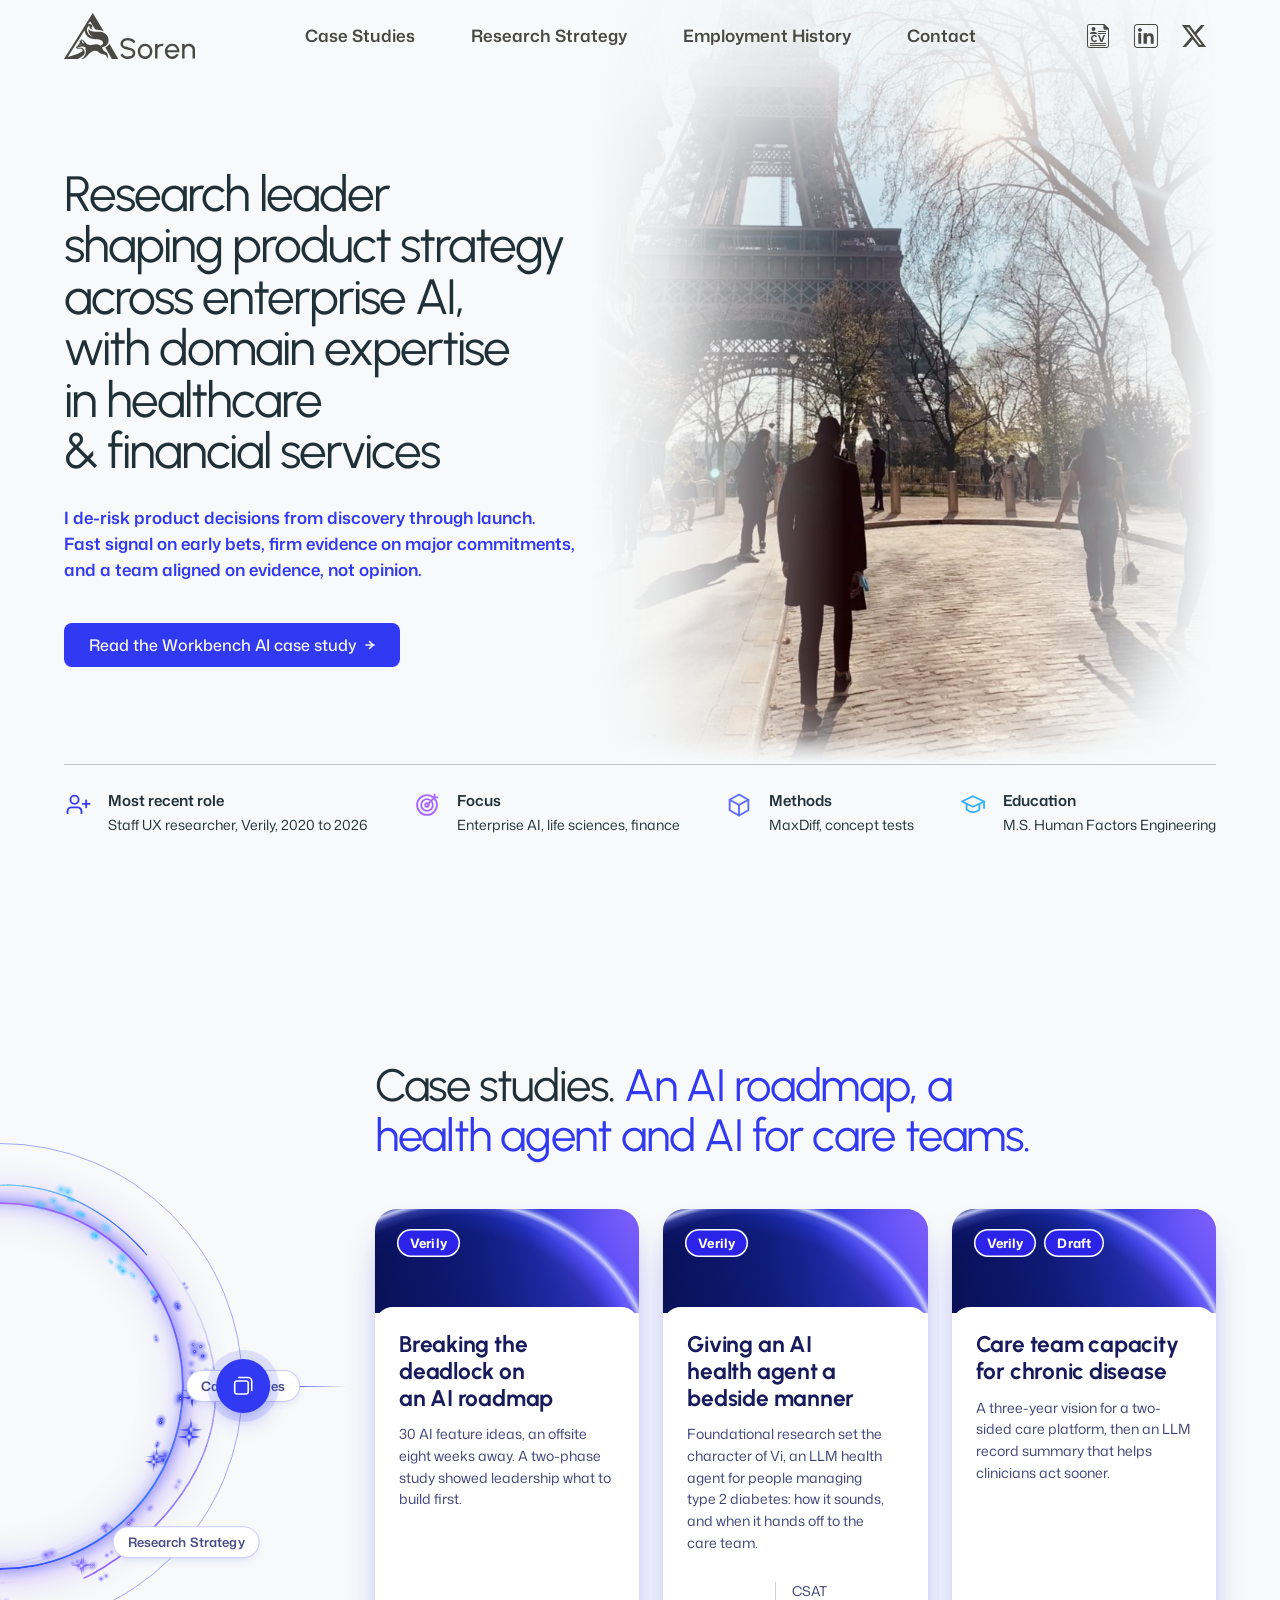
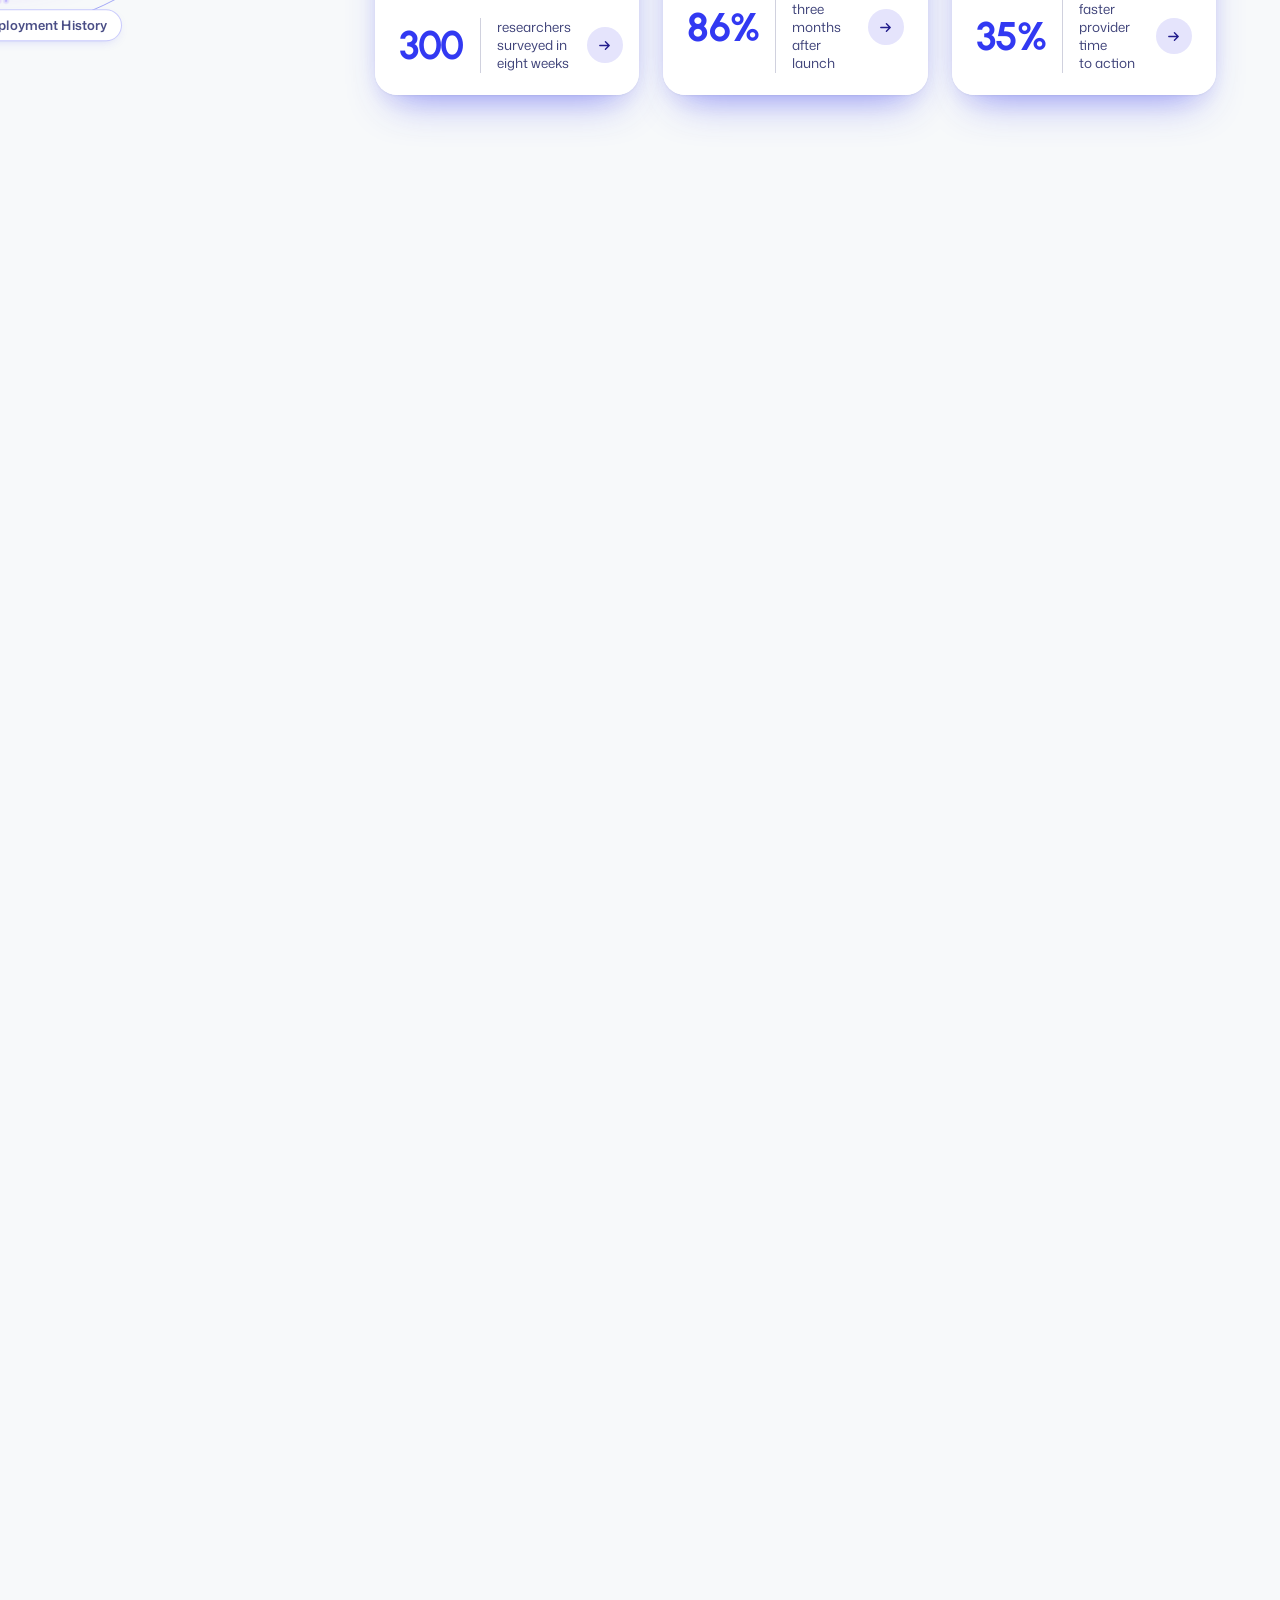
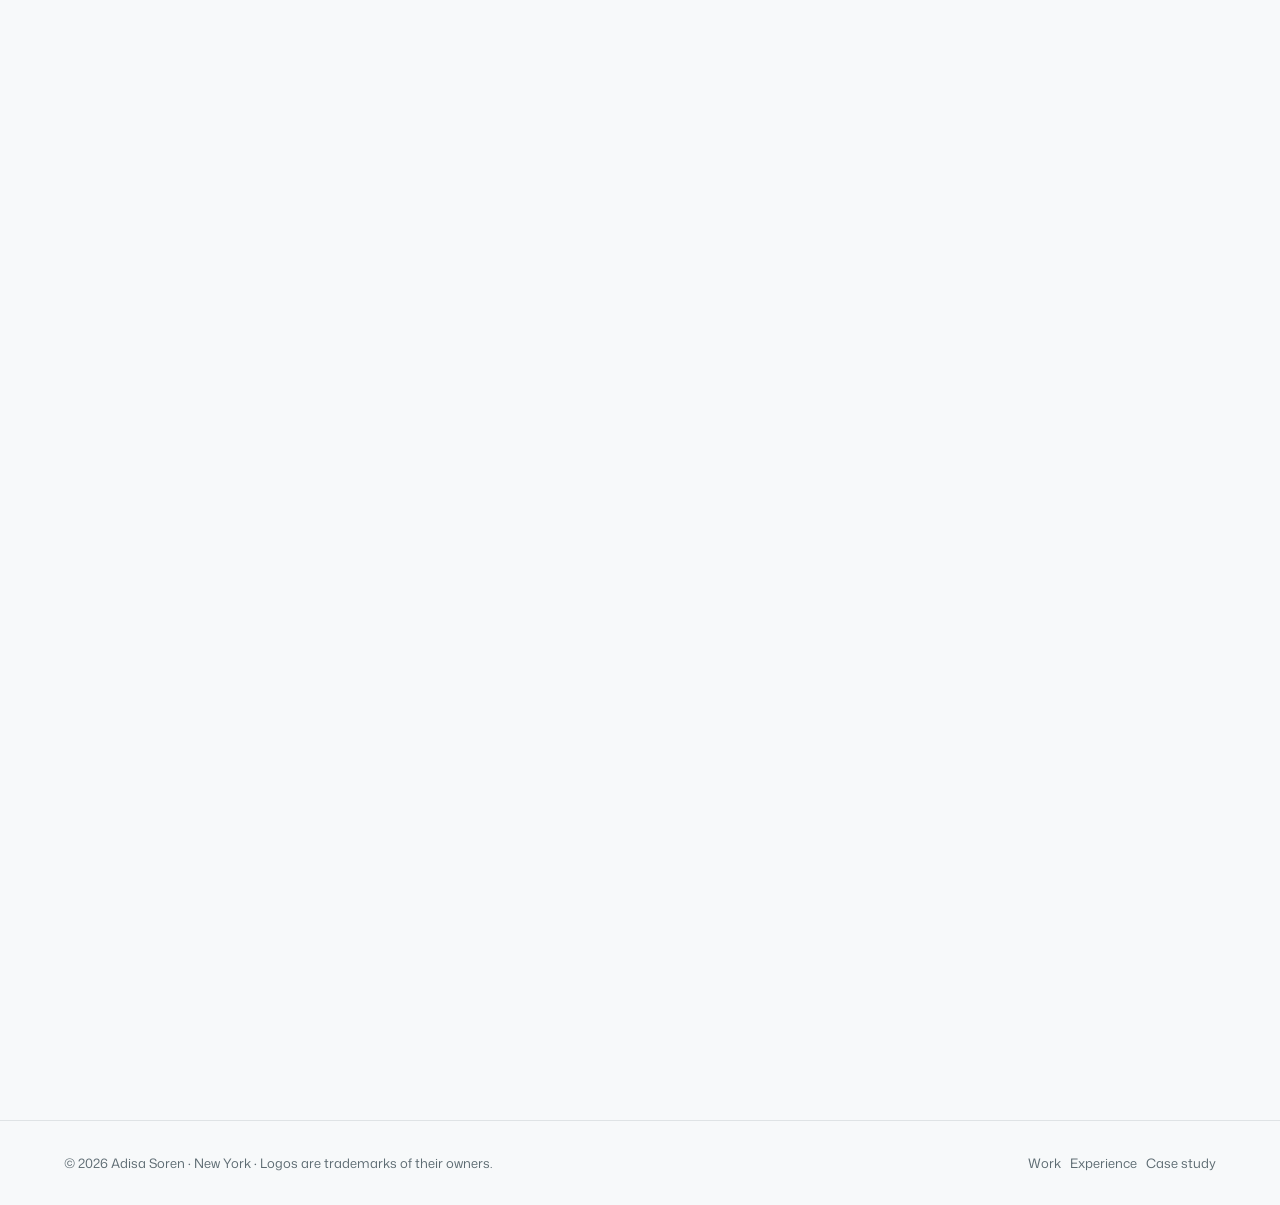
==== commit 2d1eee41: "Home experience: BlackRock role details Co-Authored-By: Claude Opus 5.5 <noreply@anthropic.com> Cla" ====
--- a/adisa-soren-portfolio/index.html
+++ b/adisa-soren-portfolio/index.html
@@ -661,7 +661,7 @@
         </div>
         <ul class="rows exp">
           <li class="exp-item"><button class="exp__row" type="button" aria-expanded="false" aria-controls="exp-verily"><span class="rows__when">2020 to 2026</span><span class="rows__name"><b class="role">Staff UX Researcher</b>, <i>enterprise AI and precision health</i></span><span class="rows__value"><img class="logo" src="assets/logos/verily.png" alt="Verily" style="--logo-w: 117px" loading="lazy"></span><span class="exp__chev" aria-hidden="true"><svg viewBox="0 0 16 16" fill="none" stroke="currentColor" stroke-width="1.5" stroke-linecap="round" stroke-linejoin="round"><path d="M3.5 6 8 10.5 12.5 6"/></svg></span></button><div class="exp__more" id="exp-verily"><div class="exp__inner"><div class="exp__body"><ul><li><b>Workbench AI strategy.</b> Focused the &ldquo;AI Native&rdquo; strategy for Verily Workbench (a research environment for multimodal biomedical data) on cutting tedious analytics work and raising data literacy, using a large-scale MaxDiff survey, concept tests and competitive analysis.</li><li><b>Data discovery agent.</b> Prioritized LLM use cases for biomedical data discovery and led research for a data discovery agent that finds and compares datasets on completeness, comprehensiveness and representativeness. Beta users cut sourcing time by 42%.</li><li><b>Lightpath vision.</b> Aligned senior leaders across product, commercial and clinical on a three-year vision for a two-sided chronic disease platform (launched as Verily Lightpath), defining patient and clinician needs and AI-enabled clinical workflows.</li><li><b>Vi health agent.</b> Set the character framework for Vi, an LLM health agent for chronic conditions, aligning Design, Content Strategy and Clinical on its personality and tone. The MVP reached 86% CSAT within three months.</li><li><b>Clinical record summaries.</b> Defined and evaluated an LLM feature that summarizes patient records and recommends next-best actions for clinicians and health coaches. Provider time-to-action fell 35% within three months.</li><li><b>Tooling for model builders.</b> Set requirements for internal tools that speed data scientists and ML engineers through the model lifecycle, including an evaluation harness with synthetic data, LLM-as-a-judge and human-in-the-loop review.</li><li><b>Healthy-At-Work.</b> On a six-week tiger team, validated a COVID-19 opportunity and ran RITE testing to speed design. The resulting testing-verification and symptom-tracking MVP reached $160M+ ARR at the pandemic&rsquo;s peak.</li></ul></div></div></div></li>
-          <li class="exp-item"><button class="exp__row" type="button" aria-expanded="false" aria-controls="exp-blackrock"><span class="rows__when">2018 to 2020</span><span class="rows__name"><b class="role">UX Research Lead</b>, <i>Aladdin portfolio management</i></span><span class="rows__value"><img class="logo" src="assets/logos/blackrock.png" alt="BlackRock" style="--logo-w: 148px" loading="lazy"></span><span class="exp__chev" aria-hidden="true"><svg viewBox="0 0 16 16" fill="none" stroke="currentColor" stroke-width="1.5" stroke-linecap="round" stroke-linejoin="round"><path d="M3.5 6 8 10.5 12.5 6"/></svg></span></button><div class="exp__more" id="exp-blackrock"><div class="exp__inner"><div class="exp__body"><p><span class="tbd">Summary of the role to come.</span></p><ul><li><span class="tbd">Highlight to come</span></li><li><span class="tbd">Highlight to come</span></li><li><span class="tbd">Highlight to come</span></li></ul></div></div></div></li>
+          <li class="exp-item"><button class="exp__row" type="button" aria-expanded="false" aria-controls="exp-blackrock"><span class="rows__when">2018 to 2020</span><span class="rows__name"><b class="role">UX Research Lead</b>, <i>Aladdin portfolio management</i></span><span class="rows__value"><img class="logo" src="assets/logos/blackrock.png" alt="BlackRock" style="--logo-w: 148px" loading="lazy"></span><span class="exp__chev" aria-hidden="true"><svg viewBox="0 0 16 16" fill="none" stroke="currentColor" stroke-width="1.5" stroke-linecap="round" stroke-linejoin="round"><path d="M3.5 6 8 10.5 12.5 6"/></svg></span></button><div class="exp__more" id="exp-blackrock"><div class="exp__inner"><div class="exp__body"><ul><li><b>Aladdin platform.</b> Led UX research for Aladdin&reg;, the investment platform that asset managers, pension funds and governments use to manage trillions in assets, improving the usability, speed and accessibility of their critical workflows.</li><li><b>Risk workflows.</b> Worked directly with institutional users and tested iteratively to redesign risk management workflows, which improved the speed and accuracy of risk analysis by 22% across market, credit and geopolitical exposure.</li><li><b>Compliance reporting.</b> Led research behind streamlined reporting tools that help institutional clients meet U.S. and international regulations more efficiently, with fewer costly compliance errors.</li><li><b>API catalog.</b> Defined requirements for Aladdin Studio&rsquo;s API catalog with design, product and engineering, shaping its information architecture and a user-informed taxonomy for API recommendations. Time to find an API fell 47% and adoption rose 72%.</li><li><b>Research operations.</b> As the second UX researcher, built the practice&rsquo;s foundations: standard templates, vendor relationships and, with the UX Director, a Jobs-To-Be-Done framework, which scaled capacity and won continued leadership buy-in.</li></ul></div></div></div></li>
           <li class="exp-item"><button class="exp__row" type="button" aria-expanded="false" aria-controls="exp-google"><span class="rows__when">2017 to 2018</span><span class="rows__name"><b class="role">UX Researcher</b>, <i>Search and Google Assistant</i></span><span class="rows__value"><img class="logo" src="assets/logos/google.png" alt="Google" style="--logo-w: 97px" loading="lazy"></span><span class="exp__chev" aria-hidden="true"><svg viewBox="0 0 16 16" fill="none" stroke="currentColor" stroke-width="1.5" stroke-linecap="round" stroke-linejoin="round"><path d="M3.5 6 8 10.5 12.5 6"/></svg></span></button><div class="exp__more" id="exp-google"><div class="exp__inner"><div class="exp__body"><p><span class="tbd">Summary of the role to come.</span></p><ul><li><span class="tbd">Highlight to come</span></li><li><span class="tbd">Highlight to come</span></li><li><span class="tbd">Highlight to come</span></li></ul></div></div></div></li>
           <li class="exp-item"><button class="exp__row" type="button" aria-expanded="false" aria-controls="exp-fidelity"><span class="rows__when">2016</span><span class="rows__name"><b class="role">User Research Intern</b>, <i>mobile investing for young adults</i></span><span class="rows__value"><img class="logo" src="assets/logos/fidelity.png" alt="Fidelity Investments" style="--logo-w: 146px" loading="lazy"></span><span class="exp__chev" aria-hidden="true"><svg viewBox="0 0 16 16" fill="none" stroke="currentColor" stroke-width="1.5" stroke-linecap="round" stroke-linejoin="round"><path d="M3.5 6 8 10.5 12.5 6"/></svg></span></button><div class="exp__more" id="exp-fidelity"><div class="exp__inner"><div class="exp__body"><p><span class="tbd">Summary of the role to come.</span></p><ul><li><span class="tbd">Highlight to come</span></li><li><span class="tbd">Highlight to come</span></li><li><span class="tbd">Highlight to come</span></li></ul></div></div></div></li>
           <li class="exp-item"><button class="exp__row" type="button" aria-expanded="false" aria-controls="exp-northwestern"><span class="rows__when">2013 to 2015</span><span class="rows__name"><b class="role">Usability Specialist</b>, <i>mHealth for depression and anxiety care</i></span><span class="rows__value"><img class="logo" src="assets/logos/northwestern-medicine.png" alt="Northwestern Medicine" style="--logo-w: 148px" loading="lazy"></span><span class="exp__chev" aria-hidden="true"><svg viewBox="0 0 16 16" fill="none" stroke="currentColor" stroke-width="1.5" stroke-linecap="round" stroke-linejoin="round"><path d="M3.5 6 8 10.5 12.5 6"/></svg></span></button><div class="exp__more" id="exp-northwestern"><div class="exp__inner"><div class="exp__body"><p><span class="tbd">Summary of the role to come.</span></p><ul><li><span class="tbd">Highlight to come</span></li><li><span class="tbd">Highlight to come</span></li><li><span class="tbd">Highlight to come</span></li></ul></div></div></div></li>
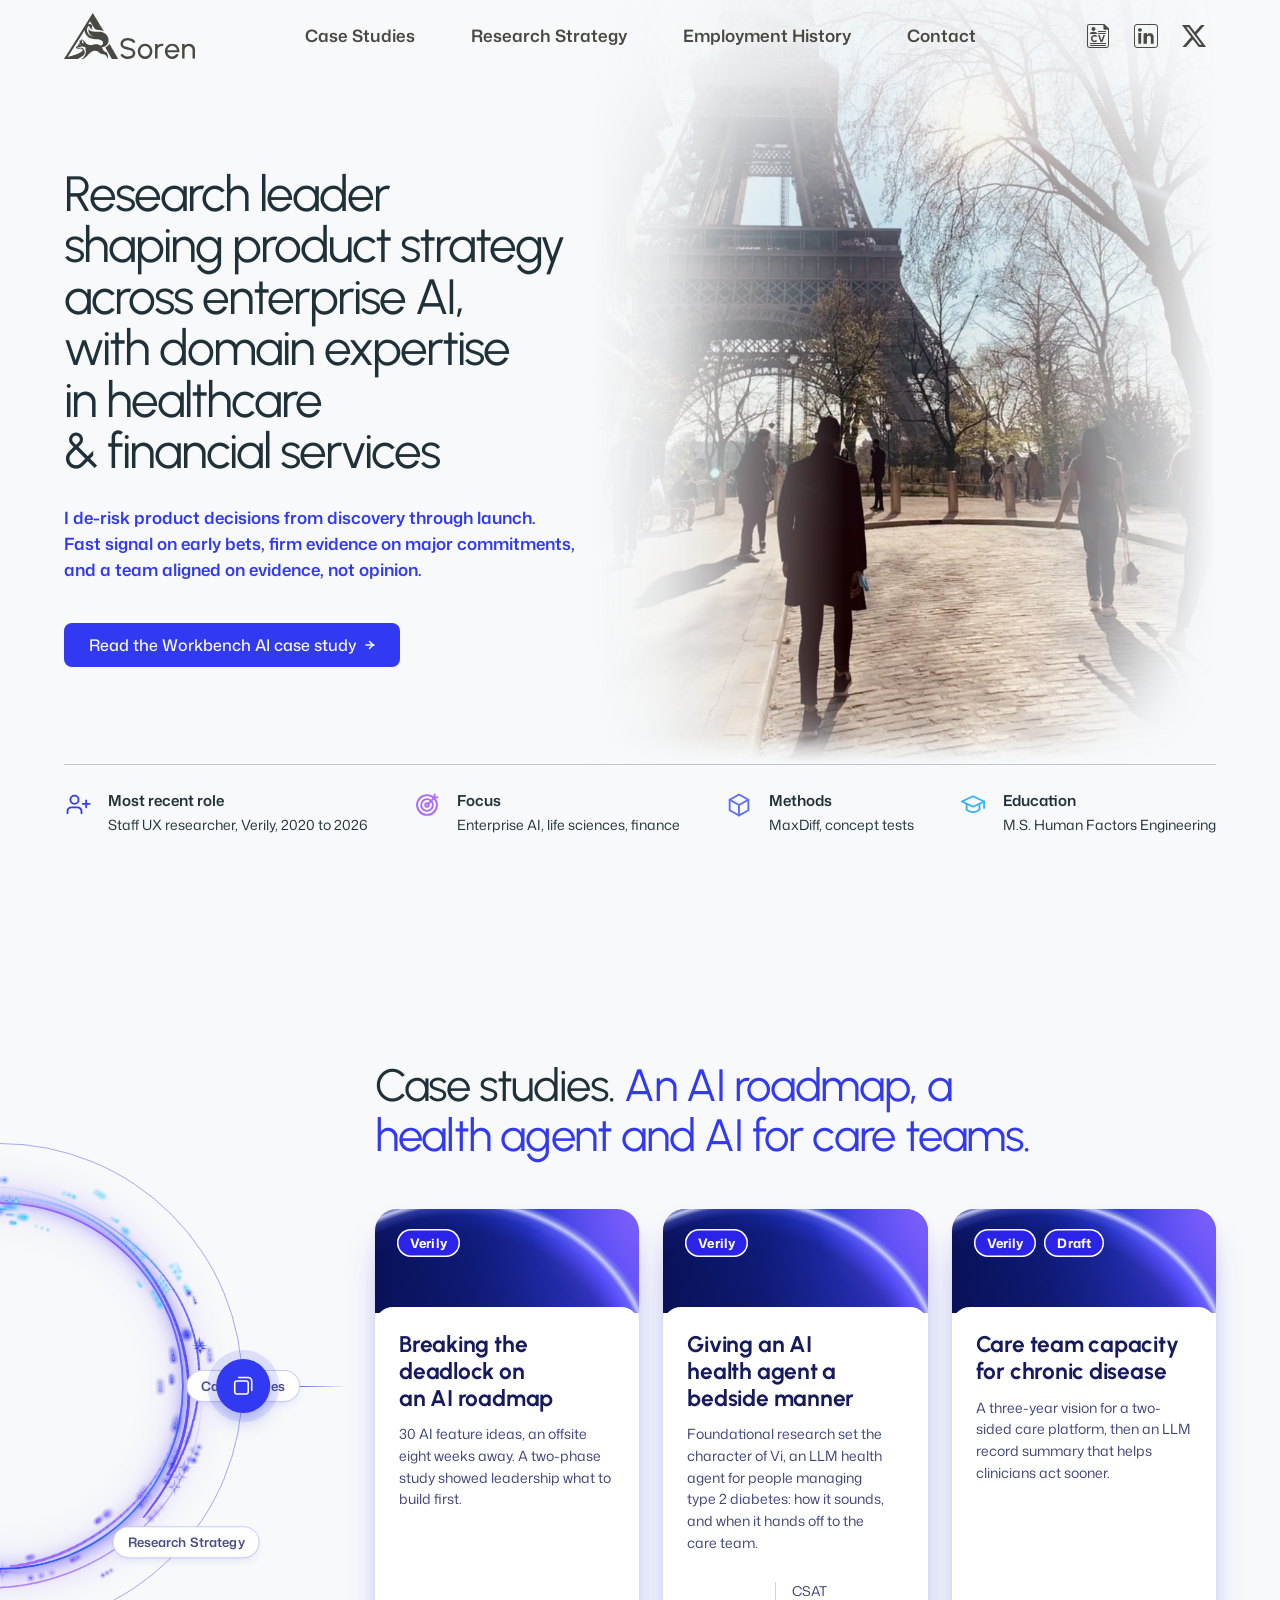
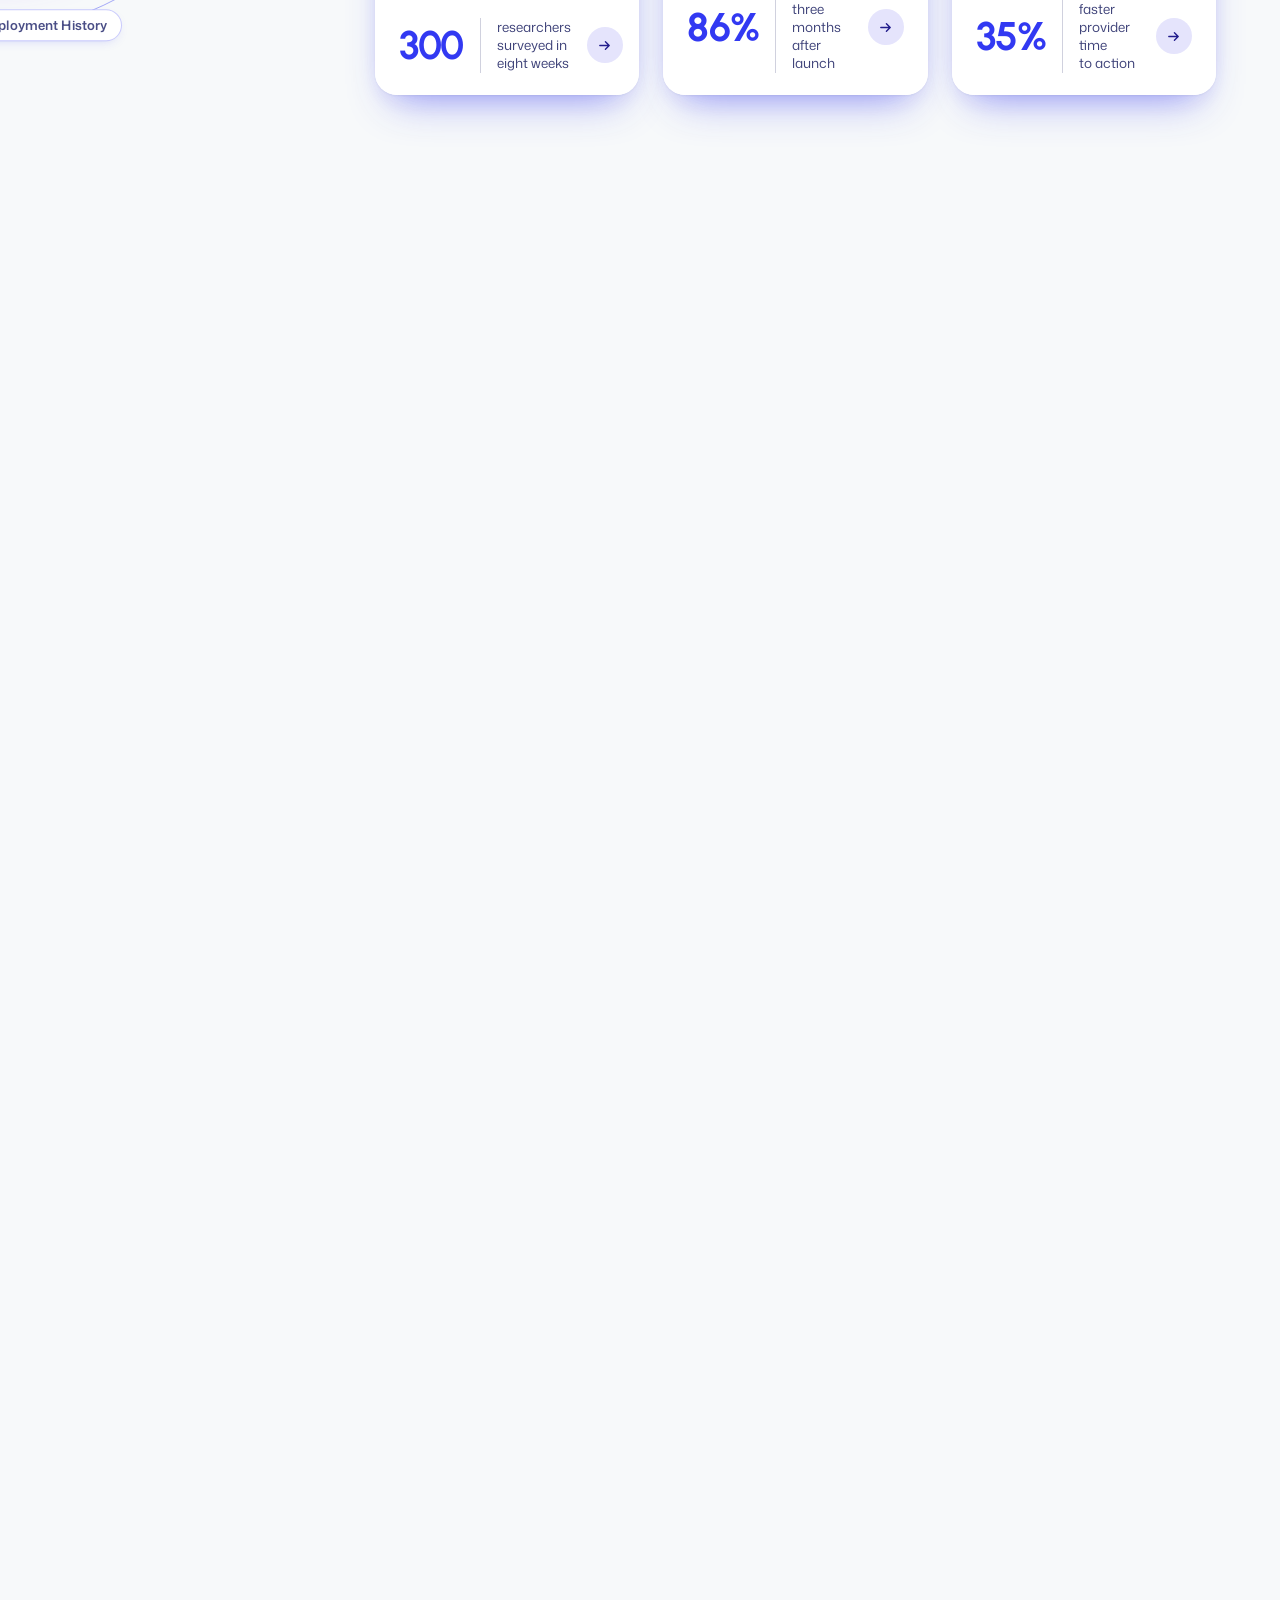
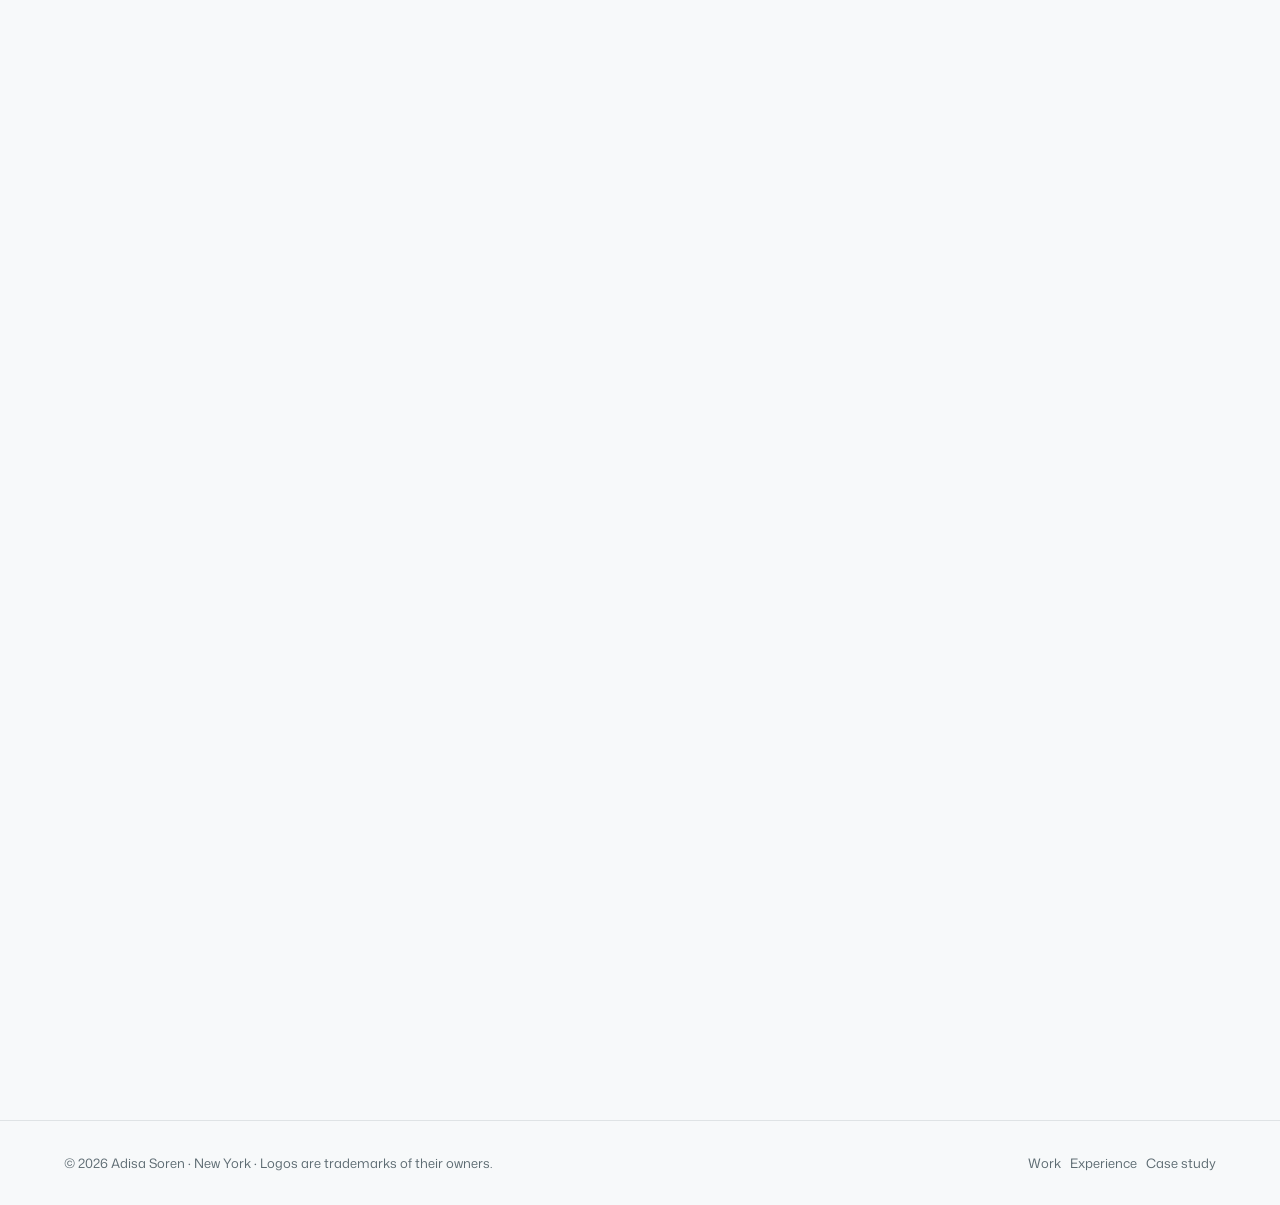
==== commit 900932df: "Home experience: Google role details Co-Authored-By: Claude Opus 5.5 <noreply@anthropic.com> Claude" ====
--- a/adisa-soren-portfolio/index.html
+++ b/adisa-soren-portfolio/index.html
@@ -662,7 +662,7 @@
         <ul class="rows exp">
           <li class="exp-item"><button class="exp__row" type="button" aria-expanded="false" aria-controls="exp-verily"><span class="rows__when">2020 to 2026</span><span class="rows__name"><b class="role">Staff UX Researcher</b>, <i>enterprise AI and precision health</i></span><span class="rows__value"><img class="logo" src="assets/logos/verily.png" alt="Verily" style="--logo-w: 117px" loading="lazy"></span><span class="exp__chev" aria-hidden="true"><svg viewBox="0 0 16 16" fill="none" stroke="currentColor" stroke-width="1.5" stroke-linecap="round" stroke-linejoin="round"><path d="M3.5 6 8 10.5 12.5 6"/></svg></span></button><div class="exp__more" id="exp-verily"><div class="exp__inner"><div class="exp__body"><ul><li><b>Workbench AI strategy.</b> Focused the &ldquo;AI Native&rdquo; strategy for Verily Workbench (a research environment for multimodal biomedical data) on cutting tedious analytics work and raising data literacy, using a large-scale MaxDiff survey, concept tests and competitive analysis.</li><li><b>Data discovery agent.</b> Prioritized LLM use cases for biomedical data discovery and led research for a data discovery agent that finds and compares datasets on completeness, comprehensiveness and representativeness. Beta users cut sourcing time by 42%.</li><li><b>Lightpath vision.</b> Aligned senior leaders across product, commercial and clinical on a three-year vision for a two-sided chronic disease platform (launched as Verily Lightpath), defining patient and clinician needs and AI-enabled clinical workflows.</li><li><b>Vi health agent.</b> Set the character framework for Vi, an LLM health agent for chronic conditions, aligning Design, Content Strategy and Clinical on its personality and tone. The MVP reached 86% CSAT within three months.</li><li><b>Clinical record summaries.</b> Defined and evaluated an LLM feature that summarizes patient records and recommends next-best actions for clinicians and health coaches. Provider time-to-action fell 35% within three months.</li><li><b>Tooling for model builders.</b> Set requirements for internal tools that speed data scientists and ML engineers through the model lifecycle, including an evaluation harness with synthetic data, LLM-as-a-judge and human-in-the-loop review.</li><li><b>Healthy-At-Work.</b> On a six-week tiger team, validated a COVID-19 opportunity and ran RITE testing to speed design. The resulting testing-verification and symptom-tracking MVP reached $160M+ ARR at the pandemic&rsquo;s peak.</li></ul></div></div></div></li>
           <li class="exp-item"><button class="exp__row" type="button" aria-expanded="false" aria-controls="exp-blackrock"><span class="rows__when">2018 to 2020</span><span class="rows__name"><b class="role">UX Research Lead</b>, <i>Aladdin portfolio management</i></span><span class="rows__value"><img class="logo" src="assets/logos/blackrock.png" alt="BlackRock" style="--logo-w: 148px" loading="lazy"></span><span class="exp__chev" aria-hidden="true"><svg viewBox="0 0 16 16" fill="none" stroke="currentColor" stroke-width="1.5" stroke-linecap="round" stroke-linejoin="round"><path d="M3.5 6 8 10.5 12.5 6"/></svg></span></button><div class="exp__more" id="exp-blackrock"><div class="exp__inner"><div class="exp__body"><ul><li><b>Aladdin platform.</b> Led UX research for Aladdin&reg;, the investment platform that asset managers, pension funds and governments use to manage trillions in assets, improving the usability, speed and accessibility of their critical workflows.</li><li><b>Risk workflows.</b> Worked directly with institutional users and tested iteratively to redesign risk management workflows, which improved the speed and accuracy of risk analysis by 22% across market, credit and geopolitical exposure.</li><li><b>Compliance reporting.</b> Led research behind streamlined reporting tools that help institutional clients meet U.S. and international regulations more efficiently, with fewer costly compliance errors.</li><li><b>API catalog.</b> Defined requirements for Aladdin Studio&rsquo;s API catalog with design, product and engineering, shaping its information architecture and a user-informed taxonomy for API recommendations. Time to find an API fell 47% and adoption rose 72%.</li><li><b>Research operations.</b> As the second UX researcher, built the practice&rsquo;s foundations: standard templates, vendor relationships and, with the UX Director, a Jobs-To-Be-Done framework, which scaled capacity and won continued leadership buy-in.</li></ul></div></div></div></li>
-          <li class="exp-item"><button class="exp__row" type="button" aria-expanded="false" aria-controls="exp-google"><span class="rows__when">2017 to 2018</span><span class="rows__name"><b class="role">UX Researcher</b>, <i>Search and Google Assistant</i></span><span class="rows__value"><img class="logo" src="assets/logos/google.png" alt="Google" style="--logo-w: 97px" loading="lazy"></span><span class="exp__chev" aria-hidden="true"><svg viewBox="0 0 16 16" fill="none" stroke="currentColor" stroke-width="1.5" stroke-linecap="round" stroke-linejoin="round"><path d="M3.5 6 8 10.5 12.5 6"/></svg></span></button><div class="exp__more" id="exp-google"><div class="exp__inner"><div class="exp__body"><p><span class="tbd">Summary of the role to come.</span></p><ul><li><span class="tbd">Highlight to come</span></li><li><span class="tbd">Highlight to come</span></li><li><span class="tbd">Highlight to come</span></li></ul></div></div></div></li>
+          <li class="exp-item"><button class="exp__row" type="button" aria-expanded="false" aria-controls="exp-google"><span class="rows__when">2017 to 2018</span><span class="rows__name"><b class="role">UX Researcher</b>, <i>Search and Google Assistant</i></span><span class="rows__value"><img class="logo" src="assets/logos/google.png" alt="Google" style="--logo-w: 97px" loading="lazy"></span><span class="exp__chev" aria-hidden="true"><svg viewBox="0 0 16 16" fill="none" stroke="currentColor" stroke-width="1.5" stroke-linecap="round" stroke-linejoin="round"><path d="M3.5 6 8 10.5 12.5 6"/></svg></span></button><div class="exp__more" id="exp-google"><div class="exp__inner"><div class="exp__body"><ul><li><b>News credibility.</b> Researched misinformation across News on Search, validating credibility badges and richer metadata that helped readers find reputable sources, and informed conversational design for Google Home and Google Assistant across web, mobile and smart speakers.</li><li><b>Jobs for veterans.</b> Led foundational and evaluative research on Job Search that surfaced veterans&rsquo; unmet needs, shaping military-specific search filters that translate their skills into civilian roles and widen access for an underserved group.</li><li><b>Small business hiring.</b> Identified how Job Search could better serve small and medium-sized businesses, and defined new features with product teams, including analytics, posting monitoring and better search placement, to help them compete with large employers for talent.</li></ul></div></div></div></li>
           <li class="exp-item"><button class="exp__row" type="button" aria-expanded="false" aria-controls="exp-fidelity"><span class="rows__when">2016</span><span class="rows__name"><b class="role">User Research Intern</b>, <i>mobile investing for young adults</i></span><span class="rows__value"><img class="logo" src="assets/logos/fidelity.png" alt="Fidelity Investments" style="--logo-w: 146px" loading="lazy"></span><span class="exp__chev" aria-hidden="true"><svg viewBox="0 0 16 16" fill="none" stroke="currentColor" stroke-width="1.5" stroke-linecap="round" stroke-linejoin="round"><path d="M3.5 6 8 10.5 12.5 6"/></svg></span></button><div class="exp__more" id="exp-fidelity"><div class="exp__inner"><div class="exp__body"><p><span class="tbd">Summary of the role to come.</span></p><ul><li><span class="tbd">Highlight to come</span></li><li><span class="tbd">Highlight to come</span></li><li><span class="tbd">Highlight to come</span></li></ul></div></div></div></li>
           <li class="exp-item"><button class="exp__row" type="button" aria-expanded="false" aria-controls="exp-northwestern"><span class="rows__when">2013 to 2015</span><span class="rows__name"><b class="role">Usability Specialist</b>, <i>mHealth for depression and anxiety care</i></span><span class="rows__value"><img class="logo" src="assets/logos/northwestern-medicine.png" alt="Northwestern Medicine" style="--logo-w: 148px" loading="lazy"></span><span class="exp__chev" aria-hidden="true"><svg viewBox="0 0 16 16" fill="none" stroke="currentColor" stroke-width="1.5" stroke-linecap="round" stroke-linejoin="round"><path d="M3.5 6 8 10.5 12.5 6"/></svg></span></button><div class="exp__more" id="exp-northwestern"><div class="exp__inner"><div class="exp__body"><p><span class="tbd">Summary of the role to come.</span></p><ul><li><span class="tbd">Highlight to come</span></li><li><span class="tbd">Highlight to come</span></li><li><span class="tbd">Highlight to come</span></li></ul></div></div></div></li>
         </ul>
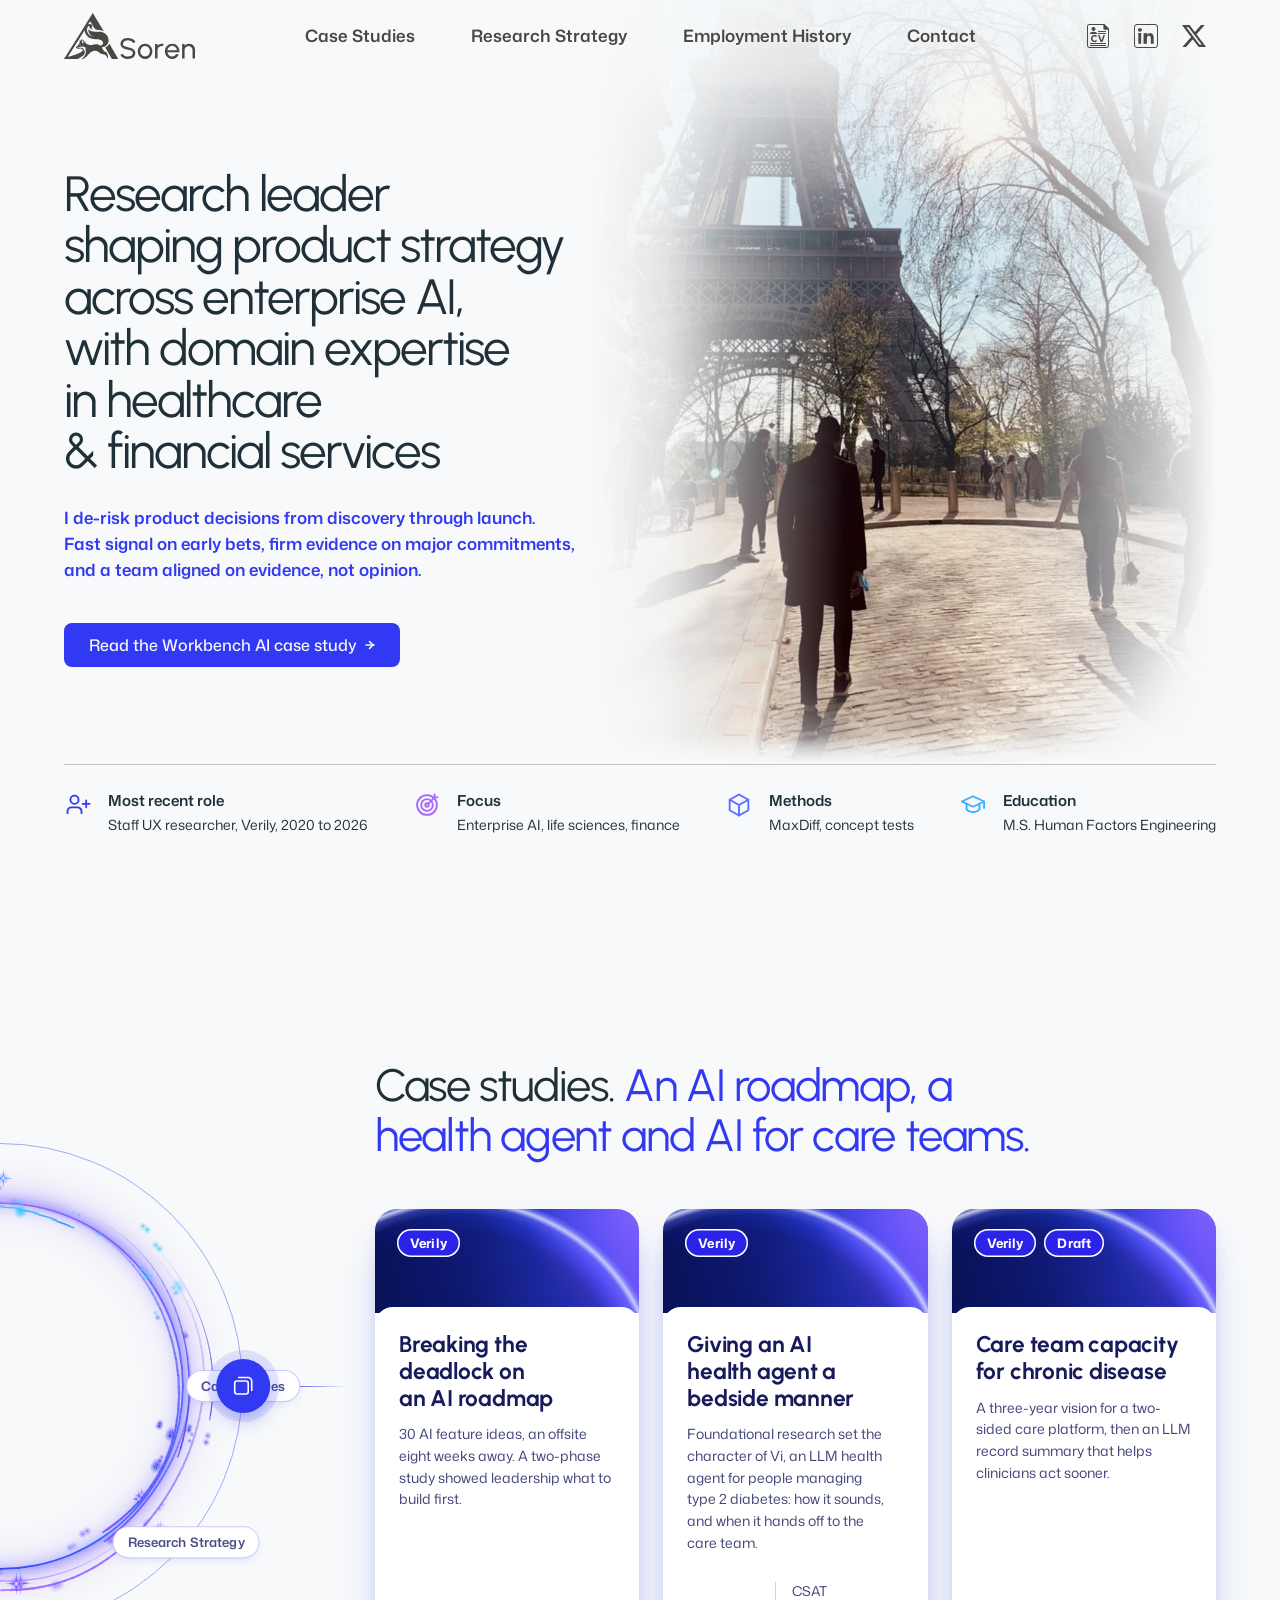
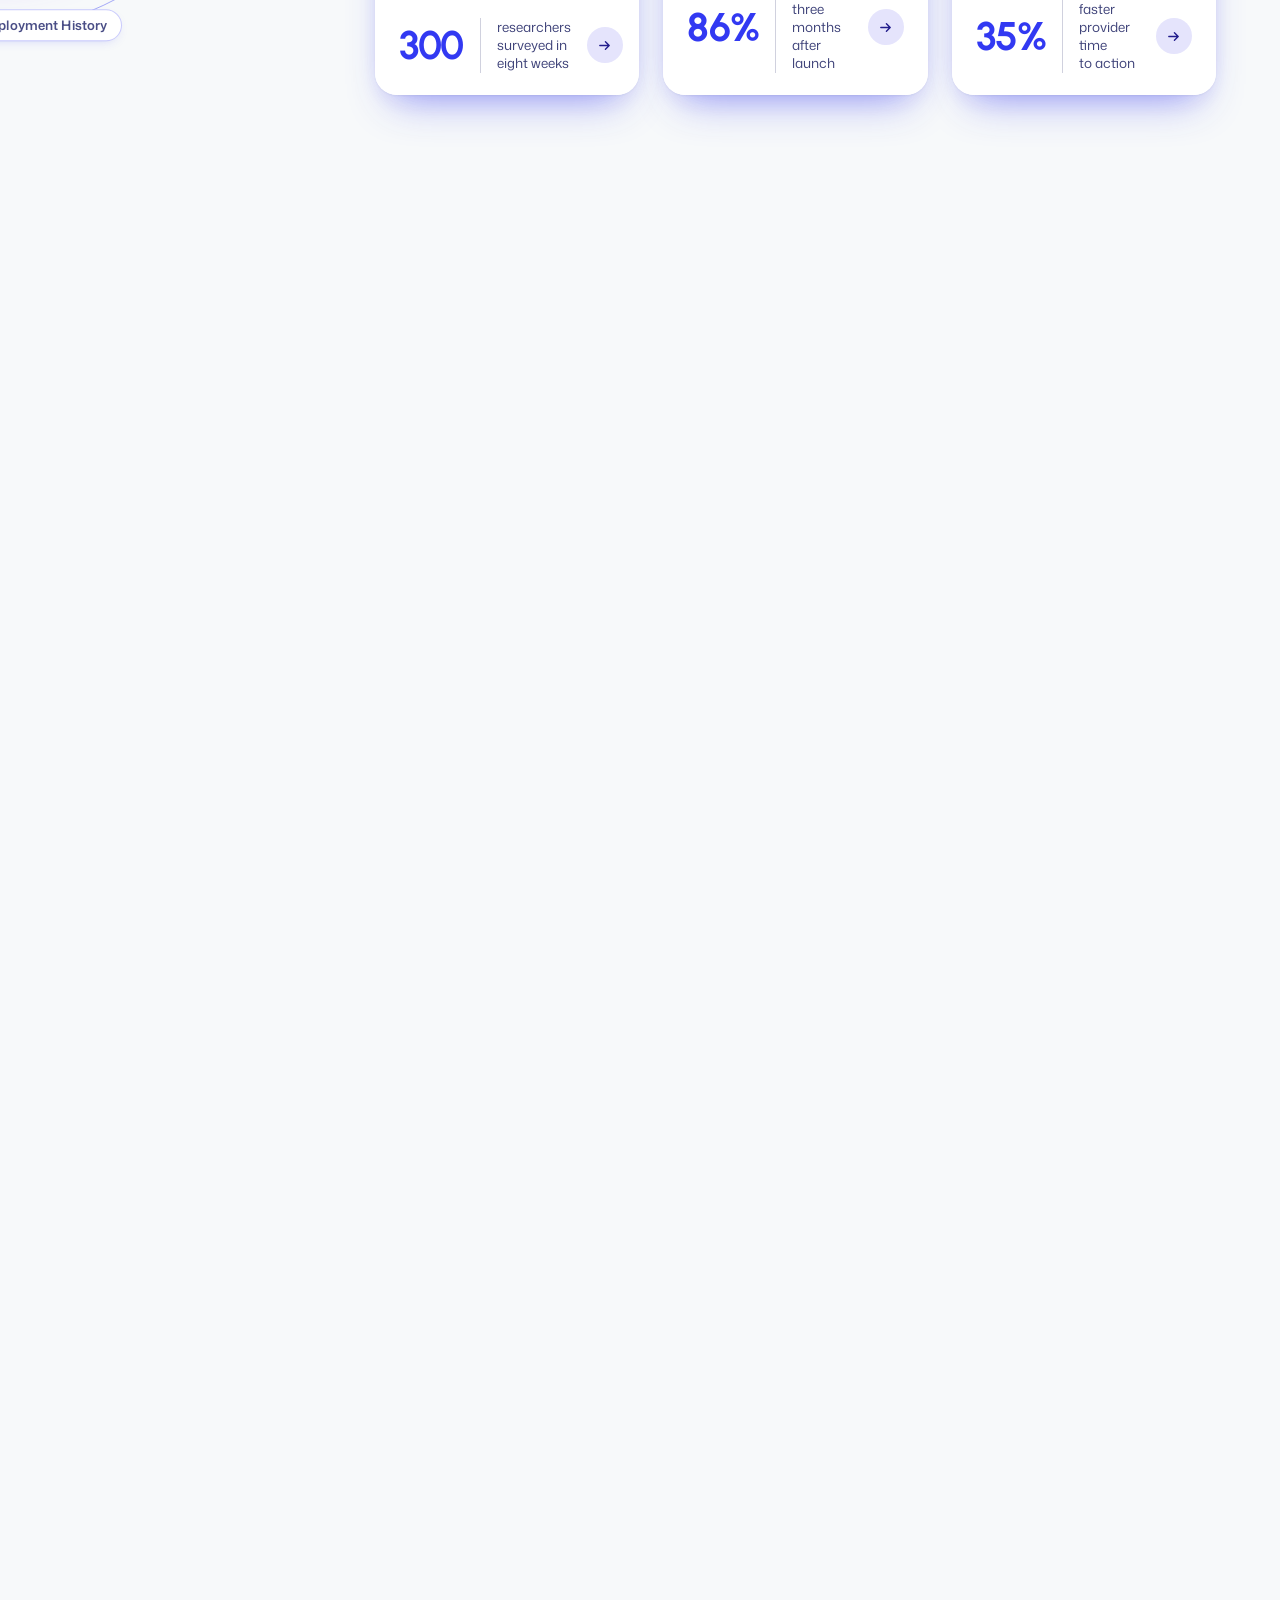
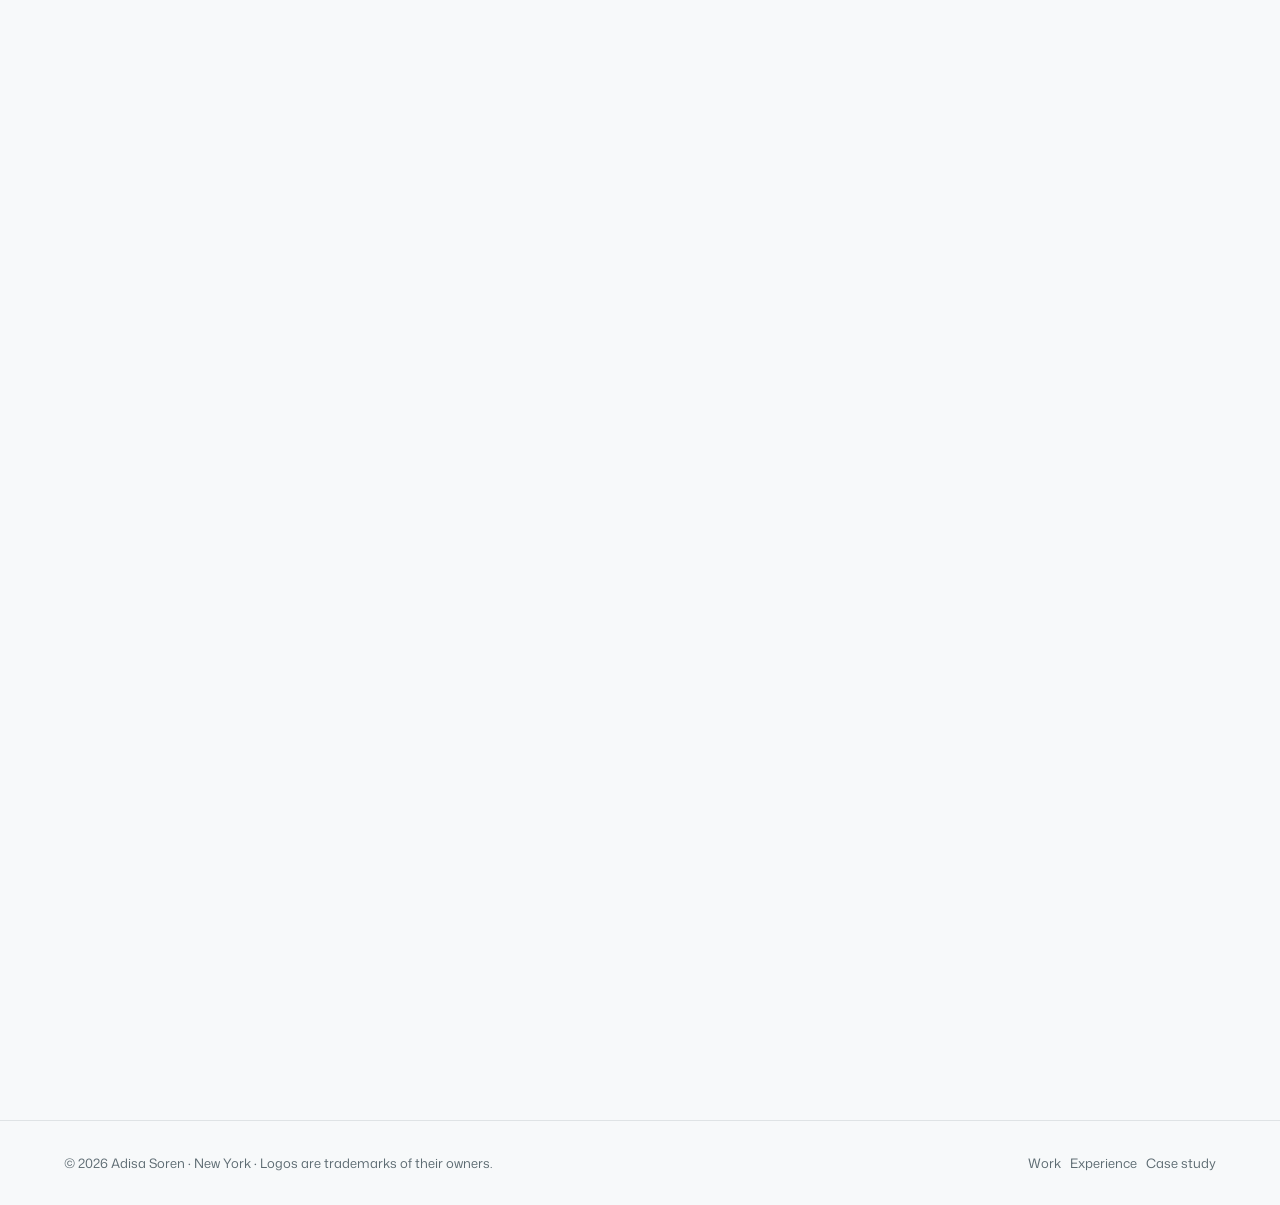
==== commit ddfbc6e7: "Home experience: Fidelity role details Co-Authored-By: Claude Opus 5.5 <noreply@anthropic.com> Clau" ====
--- a/adisa-soren-portfolio/index.html
+++ b/adisa-soren-portfolio/index.html
@@ -663,7 +663,7 @@
           <li class="exp-item"><button class="exp__row" type="button" aria-expanded="false" aria-controls="exp-verily"><span class="rows__when">2020 to 2026</span><span class="rows__name"><b class="role">Staff UX Researcher</b>, <i>enterprise AI and precision health</i></span><span class="rows__value"><img class="logo" src="assets/logos/verily.png" alt="Verily" style="--logo-w: 117px" loading="lazy"></span><span class="exp__chev" aria-hidden="true"><svg viewBox="0 0 16 16" fill="none" stroke="currentColor" stroke-width="1.5" stroke-linecap="round" stroke-linejoin="round"><path d="M3.5 6 8 10.5 12.5 6"/></svg></span></button><div class="exp__more" id="exp-verily"><div class="exp__inner"><div class="exp__body"><ul><li><b>Workbench AI strategy.</b> Focused the &ldquo;AI Native&rdquo; strategy for Verily Workbench (a research environment for multimodal biomedical data) on cutting tedious analytics work and raising data literacy, using a large-scale MaxDiff survey, concept tests and competitive analysis.</li><li><b>Data discovery agent.</b> Prioritized LLM use cases for biomedical data discovery and led research for a data discovery agent that finds and compares datasets on completeness, comprehensiveness and representativeness. Beta users cut sourcing time by 42%.</li><li><b>Lightpath vision.</b> Aligned senior leaders across product, commercial and clinical on a three-year vision for a two-sided chronic disease platform (launched as Verily Lightpath), defining patient and clinician needs and AI-enabled clinical workflows.</li><li><b>Vi health agent.</b> Set the character framework for Vi, an LLM health agent for chronic conditions, aligning Design, Content Strategy and Clinical on its personality and tone. The MVP reached 86% CSAT within three months.</li><li><b>Clinical record summaries.</b> Defined and evaluated an LLM feature that summarizes patient records and recommends next-best actions for clinicians and health coaches. Provider time-to-action fell 35% within three months.</li><li><b>Tooling for model builders.</b> Set requirements for internal tools that speed data scientists and ML engineers through the model lifecycle, including an evaluation harness with synthetic data, LLM-as-a-judge and human-in-the-loop review.</li><li><b>Healthy-At-Work.</b> On a six-week tiger team, validated a COVID-19 opportunity and ran RITE testing to speed design. The resulting testing-verification and symptom-tracking MVP reached $160M+ ARR at the pandemic&rsquo;s peak.</li></ul></div></div></div></li>
           <li class="exp-item"><button class="exp__row" type="button" aria-expanded="false" aria-controls="exp-blackrock"><span class="rows__when">2018 to 2020</span><span class="rows__name"><b class="role">UX Research Lead</b>, <i>Aladdin portfolio management</i></span><span class="rows__value"><img class="logo" src="assets/logos/blackrock.png" alt="BlackRock" style="--logo-w: 148px" loading="lazy"></span><span class="exp__chev" aria-hidden="true"><svg viewBox="0 0 16 16" fill="none" stroke="currentColor" stroke-width="1.5" stroke-linecap="round" stroke-linejoin="round"><path d="M3.5 6 8 10.5 12.5 6"/></svg></span></button><div class="exp__more" id="exp-blackrock"><div class="exp__inner"><div class="exp__body"><ul><li><b>Aladdin platform.</b> Led UX research for Aladdin&reg;, the investment platform that asset managers, pension funds and governments use to manage trillions in assets, improving the usability, speed and accessibility of their critical workflows.</li><li><b>Risk workflows.</b> Worked directly with institutional users and tested iteratively to redesign risk management workflows, which improved the speed and accuracy of risk analysis by 22% across market, credit and geopolitical exposure.</li><li><b>Compliance reporting.</b> Led research behind streamlined reporting tools that help institutional clients meet U.S. and international regulations more efficiently, with fewer costly compliance errors.</li><li><b>API catalog.</b> Defined requirements for Aladdin Studio&rsquo;s API catalog with design, product and engineering, shaping its information architecture and a user-informed taxonomy for API recommendations. Time to find an API fell 47% and adoption rose 72%.</li><li><b>Research operations.</b> As the second UX researcher, built the practice&rsquo;s foundations: standard templates, vendor relationships and, with the UX Director, a Jobs-To-Be-Done framework, which scaled capacity and won continued leadership buy-in.</li></ul></div></div></div></li>
           <li class="exp-item"><button class="exp__row" type="button" aria-expanded="false" aria-controls="exp-google"><span class="rows__when">2017 to 2018</span><span class="rows__name"><b class="role">UX Researcher</b>, <i>Search and Google Assistant</i></span><span class="rows__value"><img class="logo" src="assets/logos/google.png" alt="Google" style="--logo-w: 97px" loading="lazy"></span><span class="exp__chev" aria-hidden="true"><svg viewBox="0 0 16 16" fill="none" stroke="currentColor" stroke-width="1.5" stroke-linecap="round" stroke-linejoin="round"><path d="M3.5 6 8 10.5 12.5 6"/></svg></span></button><div class="exp__more" id="exp-google"><div class="exp__inner"><div class="exp__body"><ul><li><b>News credibility.</b> Researched misinformation across News on Search, validating credibility badges and richer metadata that helped readers find reputable sources, and informed conversational design for Google Home and Google Assistant across web, mobile and smart speakers.</li><li><b>Jobs for veterans.</b> Led foundational and evaluative research on Job Search that surfaced veterans&rsquo; unmet needs, shaping military-specific search filters that translate their skills into civilian roles and widen access for an underserved group.</li><li><b>Small business hiring.</b> Identified how Job Search could better serve small and medium-sized businesses, and defined new features with product teams, including analytics, posting monitoring and better search placement, to help them compete with large employers for talent.</li></ul></div></div></div></li>
-          <li class="exp-item"><button class="exp__row" type="button" aria-expanded="false" aria-controls="exp-fidelity"><span class="rows__when">2016</span><span class="rows__name"><b class="role">User Research Intern</b>, <i>mobile investing for young adults</i></span><span class="rows__value"><img class="logo" src="assets/logos/fidelity.png" alt="Fidelity Investments" style="--logo-w: 146px" loading="lazy"></span><span class="exp__chev" aria-hidden="true"><svg viewBox="0 0 16 16" fill="none" stroke="currentColor" stroke-width="1.5" stroke-linecap="round" stroke-linejoin="round"><path d="M3.5 6 8 10.5 12.5 6"/></svg></span></button><div class="exp__more" id="exp-fidelity"><div class="exp__inner"><div class="exp__body"><p><span class="tbd">Summary of the role to come.</span></p><ul><li><span class="tbd">Highlight to come</span></li><li><span class="tbd">Highlight to come</span></li><li><span class="tbd">Highlight to come</span></li></ul></div></div></div></li>
+          <li class="exp-item"><button class="exp__row" type="button" aria-expanded="false" aria-controls="exp-fidelity"><span class="rows__when">2016</span><span class="rows__name"><b class="role">User Research Intern</b>, <i>mobile investing for young adults</i></span><span class="rows__value"><img class="logo" src="assets/logos/fidelity.png" alt="Fidelity Investments" style="--logo-w: 146px" loading="lazy"></span><span class="exp__chev" aria-hidden="true"><svg viewBox="0 0 16 16" fill="none" stroke="currentColor" stroke-width="1.5" stroke-linecap="round" stroke-linejoin="round"><path d="M3.5 6 8 10.5 12.5 6"/></svg></span></button><div class="exp__more" id="exp-fidelity"><div class="exp__inner"><div class="exp__body"><ul><li><b>Mobile investing concept.</b> Worked with a cross-functional team to build a proof-of-concept mobile investing app for young adults.</li></ul></div></div></div></li>
           <li class="exp-item"><button class="exp__row" type="button" aria-expanded="false" aria-controls="exp-northwestern"><span class="rows__when">2013 to 2015</span><span class="rows__name"><b class="role">Usability Specialist</b>, <i>mHealth for depression and anxiety care</i></span><span class="rows__value"><img class="logo" src="assets/logos/northwestern-medicine.png" alt="Northwestern Medicine" style="--logo-w: 148px" loading="lazy"></span><span class="exp__chev" aria-hidden="true"><svg viewBox="0 0 16 16" fill="none" stroke="currentColor" stroke-width="1.5" stroke-linecap="round" stroke-linejoin="round"><path d="M3.5 6 8 10.5 12.5 6"/></svg></span></button><div class="exp__more" id="exp-northwestern"><div class="exp__inner"><div class="exp__body"><p><span class="tbd">Summary of the role to come.</span></p><ul><li><span class="tbd">Highlight to come</span></li><li><span class="tbd">Highlight to come</span></li><li><span class="tbd">Highlight to come</span></li></ul></div></div></div></li>
         </ul>
         </div>
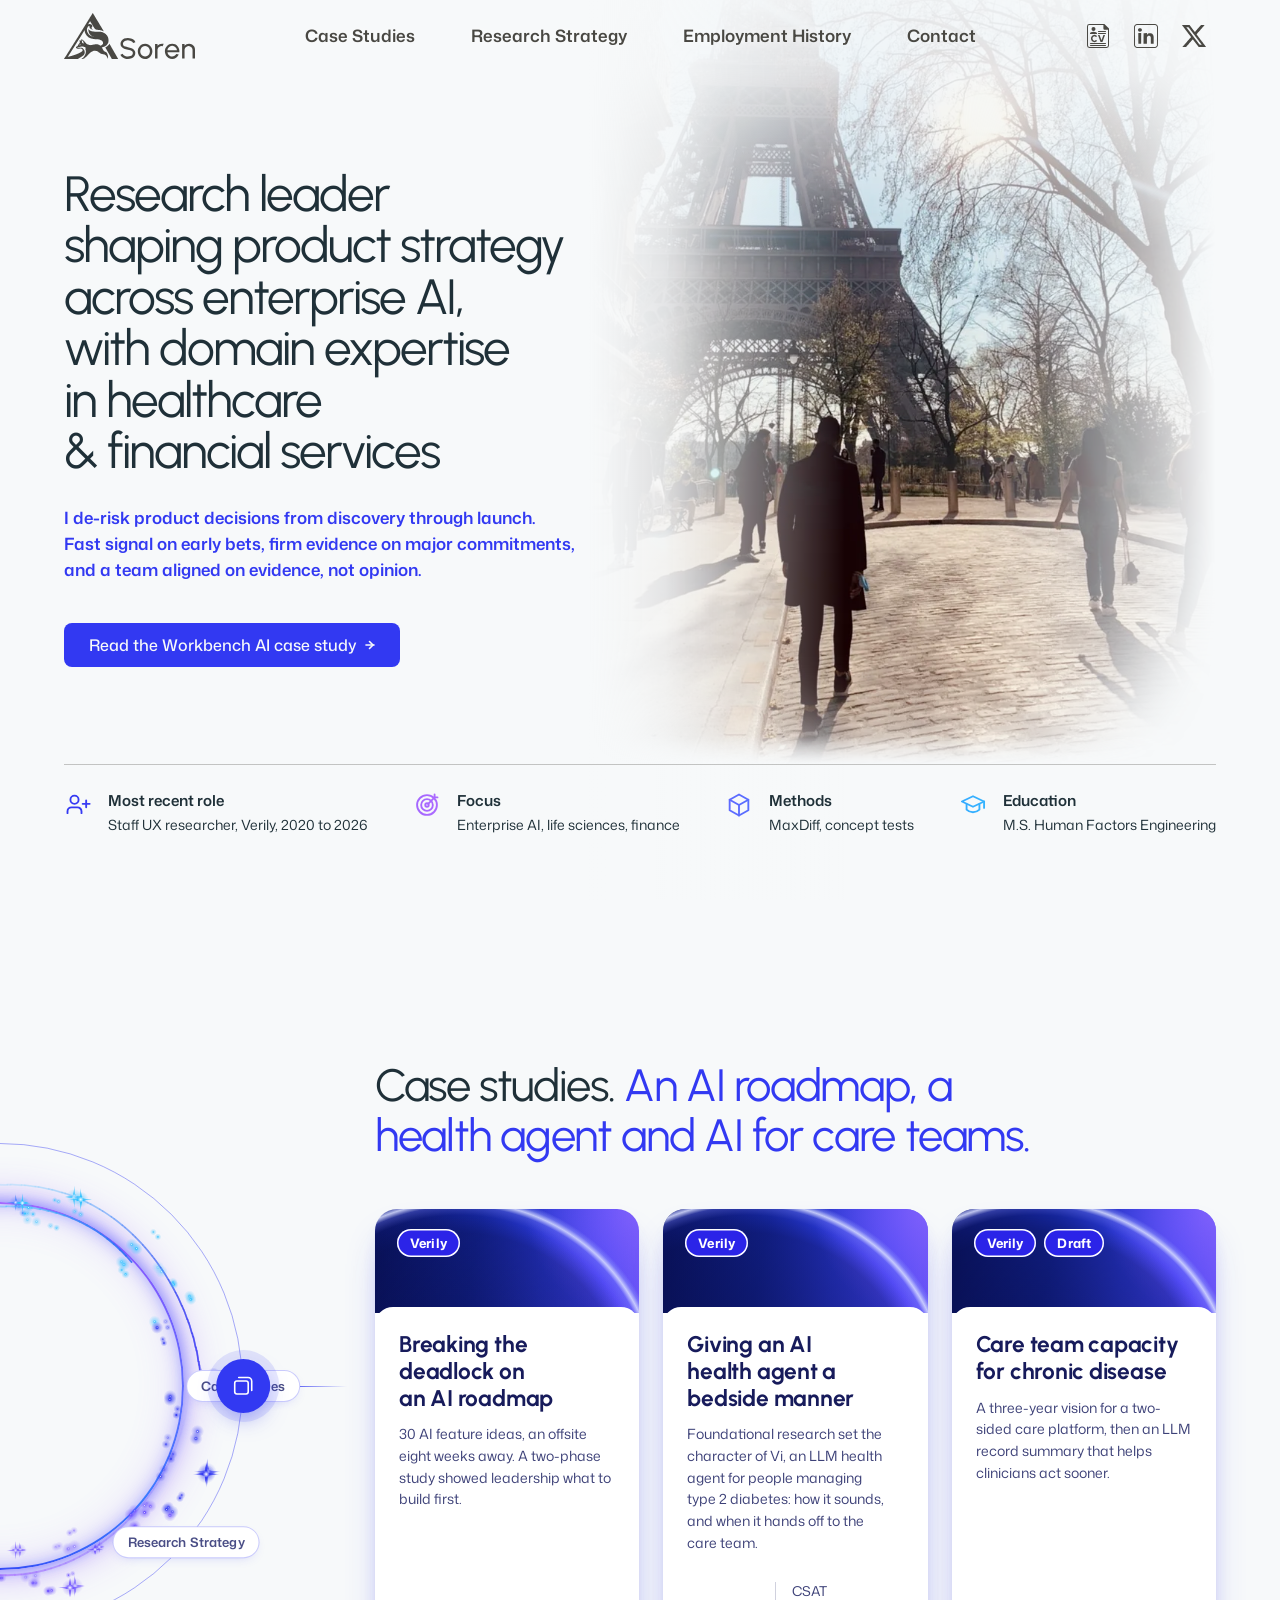
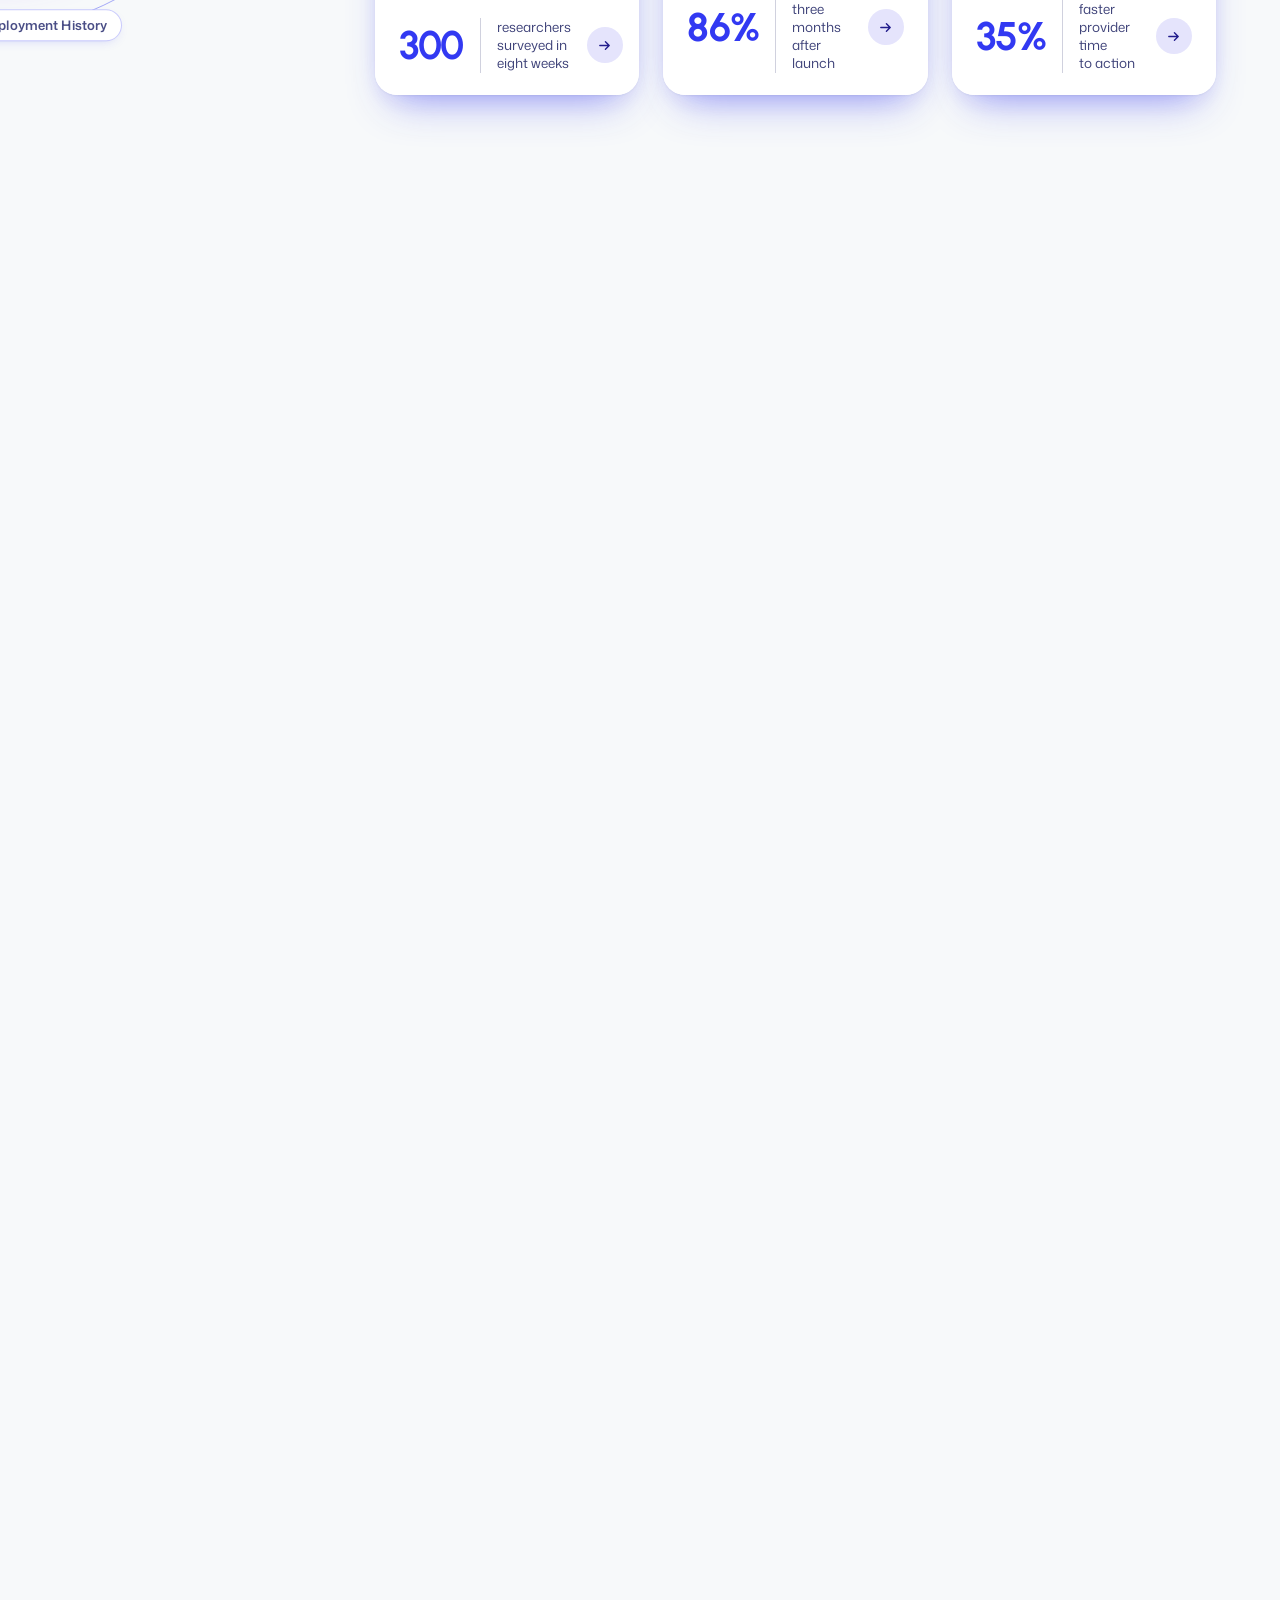
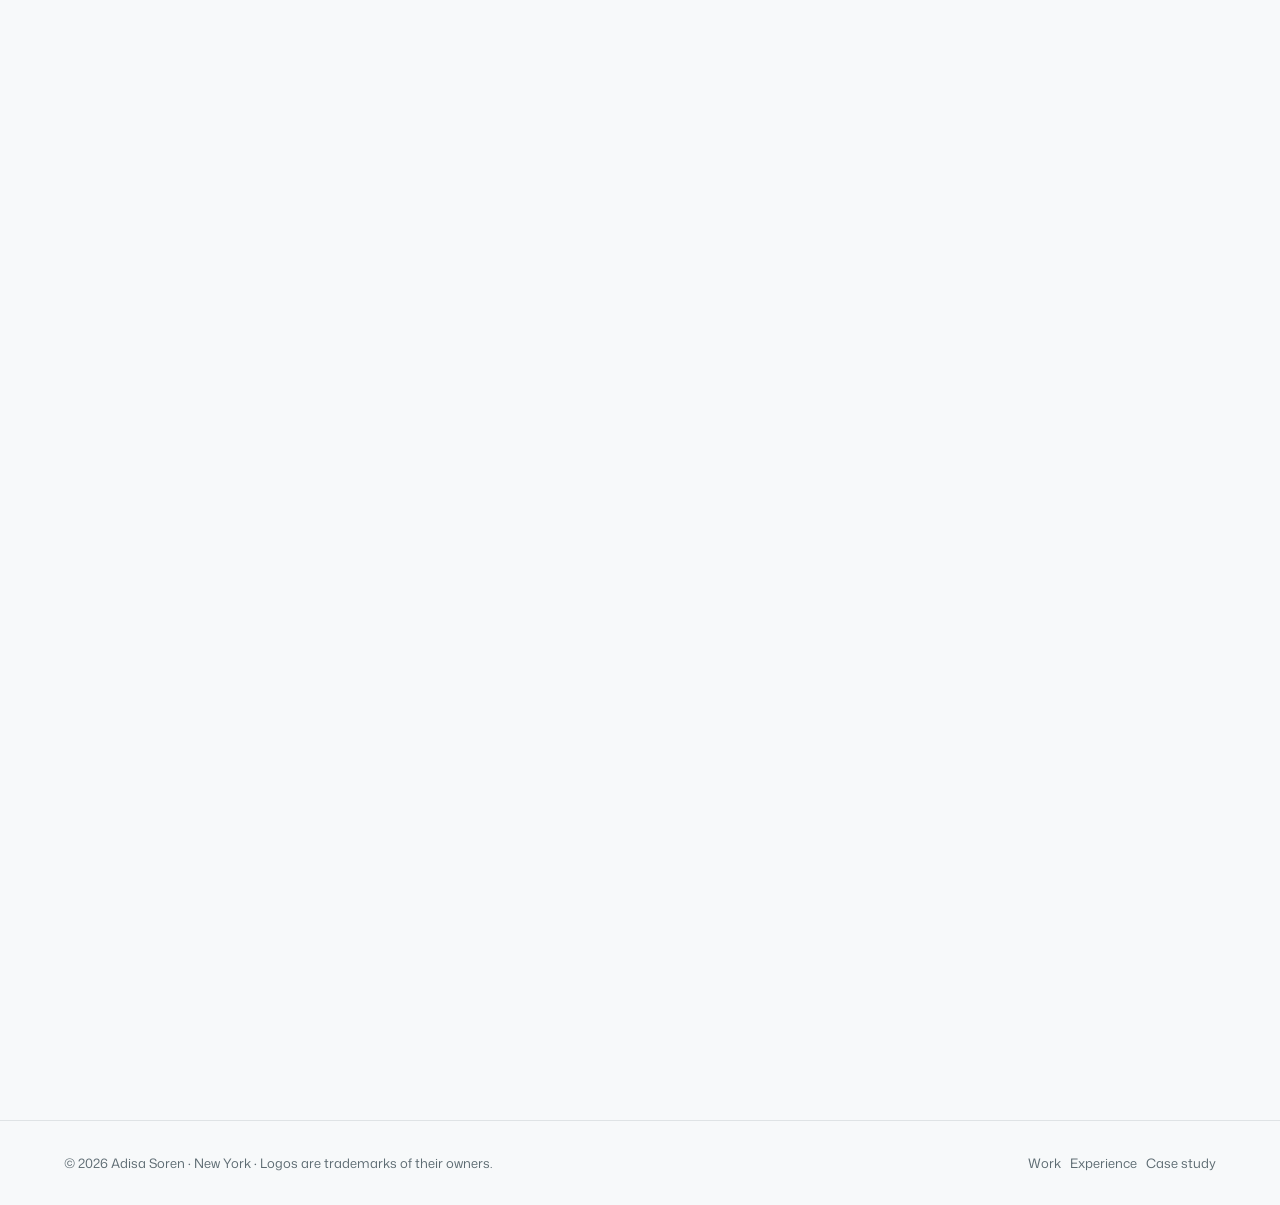
==== commit ef5785e5: "Home experience: Northwestern Medicine role details Co-Authored-By: Claude Opus 5.5 <noreply@anthrop" ====
--- a/adisa-soren-portfolio/index.html
+++ b/adisa-soren-portfolio/index.html
@@ -664,7 +664,7 @@
           <li class="exp-item"><button class="exp__row" type="button" aria-expanded="false" aria-controls="exp-blackrock"><span class="rows__when">2018 to 2020</span><span class="rows__name"><b class="role">UX Research Lead</b>, <i>Aladdin portfolio management</i></span><span class="rows__value"><img class="logo" src="assets/logos/blackrock.png" alt="BlackRock" style="--logo-w: 148px" loading="lazy"></span><span class="exp__chev" aria-hidden="true"><svg viewBox="0 0 16 16" fill="none" stroke="currentColor" stroke-width="1.5" stroke-linecap="round" stroke-linejoin="round"><path d="M3.5 6 8 10.5 12.5 6"/></svg></span></button><div class="exp__more" id="exp-blackrock"><div class="exp__inner"><div class="exp__body"><ul><li><b>Aladdin platform.</b> Led UX research for Aladdin&reg;, the investment platform that asset managers, pension funds and governments use to manage trillions in assets, improving the usability, speed and accessibility of their critical workflows.</li><li><b>Risk workflows.</b> Worked directly with institutional users and tested iteratively to redesign risk management workflows, which improved the speed and accuracy of risk analysis by 22% across market, credit and geopolitical exposure.</li><li><b>Compliance reporting.</b> Led research behind streamlined reporting tools that help institutional clients meet U.S. and international regulations more efficiently, with fewer costly compliance errors.</li><li><b>API catalog.</b> Defined requirements for Aladdin Studio&rsquo;s API catalog with design, product and engineering, shaping its information architecture and a user-informed taxonomy for API recommendations. Time to find an API fell 47% and adoption rose 72%.</li><li><b>Research operations.</b> As the second UX researcher, built the practice&rsquo;s foundations: standard templates, vendor relationships and, with the UX Director, a Jobs-To-Be-Done framework, which scaled capacity and won continued leadership buy-in.</li></ul></div></div></div></li>
           <li class="exp-item"><button class="exp__row" type="button" aria-expanded="false" aria-controls="exp-google"><span class="rows__when">2017 to 2018</span><span class="rows__name"><b class="role">UX Researcher</b>, <i>Search and Google Assistant</i></span><span class="rows__value"><img class="logo" src="assets/logos/google.png" alt="Google" style="--logo-w: 97px" loading="lazy"></span><span class="exp__chev" aria-hidden="true"><svg viewBox="0 0 16 16" fill="none" stroke="currentColor" stroke-width="1.5" stroke-linecap="round" stroke-linejoin="round"><path d="M3.5 6 8 10.5 12.5 6"/></svg></span></button><div class="exp__more" id="exp-google"><div class="exp__inner"><div class="exp__body"><ul><li><b>News credibility.</b> Researched misinformation across News on Search, validating credibility badges and richer metadata that helped readers find reputable sources, and informed conversational design for Google Home and Google Assistant across web, mobile and smart speakers.</li><li><b>Jobs for veterans.</b> Led foundational and evaluative research on Job Search that surfaced veterans&rsquo; unmet needs, shaping military-specific search filters that translate their skills into civilian roles and widen access for an underserved group.</li><li><b>Small business hiring.</b> Identified how Job Search could better serve small and medium-sized businesses, and defined new features with product teams, including analytics, posting monitoring and better search placement, to help them compete with large employers for talent.</li></ul></div></div></div></li>
           <li class="exp-item"><button class="exp__row" type="button" aria-expanded="false" aria-controls="exp-fidelity"><span class="rows__when">2016</span><span class="rows__name"><b class="role">User Research Intern</b>, <i>mobile investing for young adults</i></span><span class="rows__value"><img class="logo" src="assets/logos/fidelity.png" alt="Fidelity Investments" style="--logo-w: 146px" loading="lazy"></span><span class="exp__chev" aria-hidden="true"><svg viewBox="0 0 16 16" fill="none" stroke="currentColor" stroke-width="1.5" stroke-linecap="round" stroke-linejoin="round"><path d="M3.5 6 8 10.5 12.5 6"/></svg></span></button><div class="exp__more" id="exp-fidelity"><div class="exp__inner"><div class="exp__body"><ul><li><b>Mobile investing concept.</b> Worked with a cross-functional team to build a proof-of-concept mobile investing app for young adults.</li></ul></div></div></div></li>
-          <li class="exp-item"><button class="exp__row" type="button" aria-expanded="false" aria-controls="exp-northwestern"><span class="rows__when">2013 to 2015</span><span class="rows__name"><b class="role">Usability Specialist</b>, <i>mHealth for depression and anxiety care</i></span><span class="rows__value"><img class="logo" src="assets/logos/northwestern-medicine.png" alt="Northwestern Medicine" style="--logo-w: 148px" loading="lazy"></span><span class="exp__chev" aria-hidden="true"><svg viewBox="0 0 16 16" fill="none" stroke="currentColor" stroke-width="1.5" stroke-linecap="round" stroke-linejoin="round"><path d="M3.5 6 8 10.5 12.5 6"/></svg></span></button><div class="exp__more" id="exp-northwestern"><div class="exp__inner"><div class="exp__body"><p><span class="tbd">Summary of the role to come.</span></p><ul><li><span class="tbd">Highlight to come</span></li><li><span class="tbd">Highlight to come</span></li><li><span class="tbd">Highlight to come</span></li></ul></div></div></div></li>
+          <li class="exp-item"><button class="exp__row" type="button" aria-expanded="false" aria-controls="exp-northwestern"><span class="rows__when">2013 to 2015</span><span class="rows__name"><b class="role">Usability Specialist</b>, <i>mHealth for depression and anxiety care</i></span><span class="rows__value"><img class="logo" src="assets/logos/northwestern-medicine.png" alt="Northwestern Medicine" style="--logo-w: 148px" loading="lazy"></span><span class="exp__chev" aria-hidden="true"><svg viewBox="0 0 16 16" fill="none" stroke="currentColor" stroke-width="1.5" stroke-linecap="round" stroke-linejoin="round"><path d="M3.5 6 8 10.5 12.5 6"/></svg></span></button><div class="exp__more" id="exp-northwestern"><div class="exp__inner"><div class="exp__body"><ul><li><b>CBT apps in primary care.</b> Tested the usability, acceptability and desirability of mobile apps that deliver cognitive behavioral therapy for major depression and generalized anxiety, and how well they fit into primary care workflows and EHR systems.</li></ul></div></div></div></li>
         </ul>
         </div>
       </div>
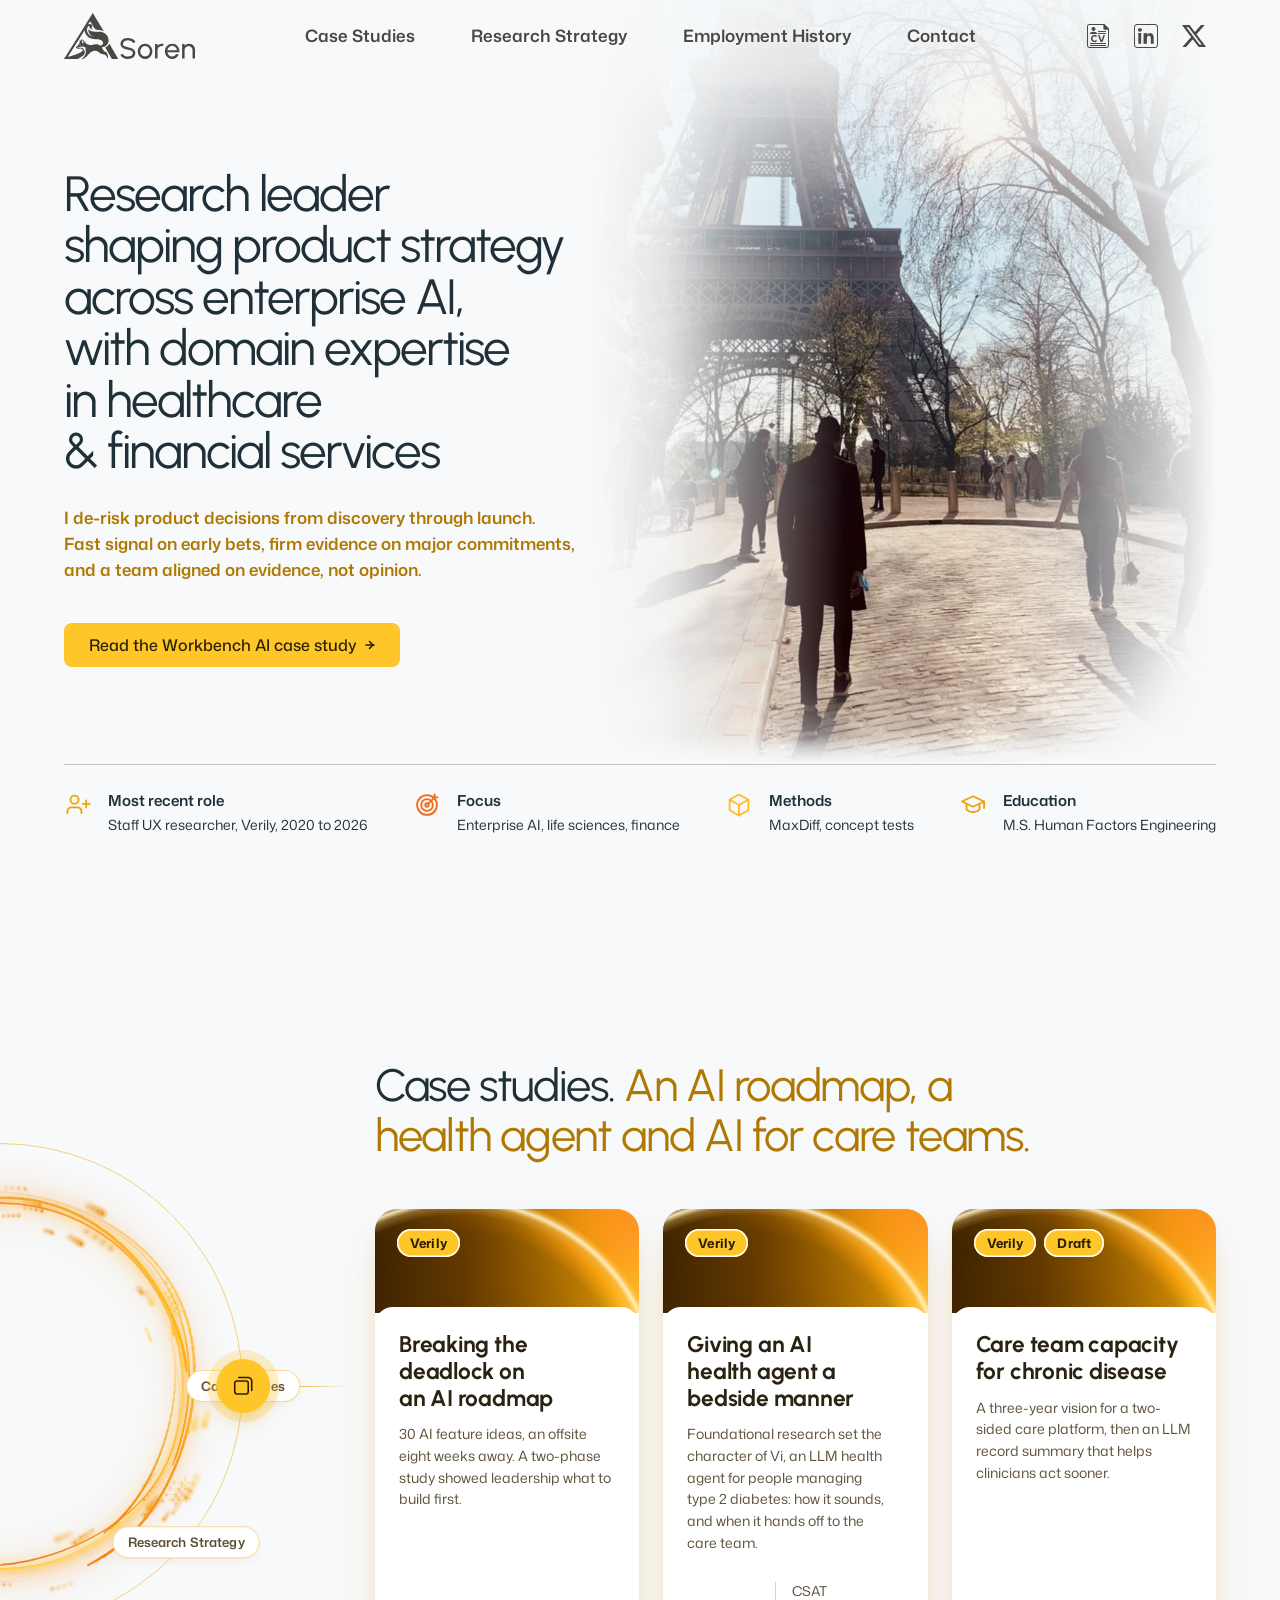
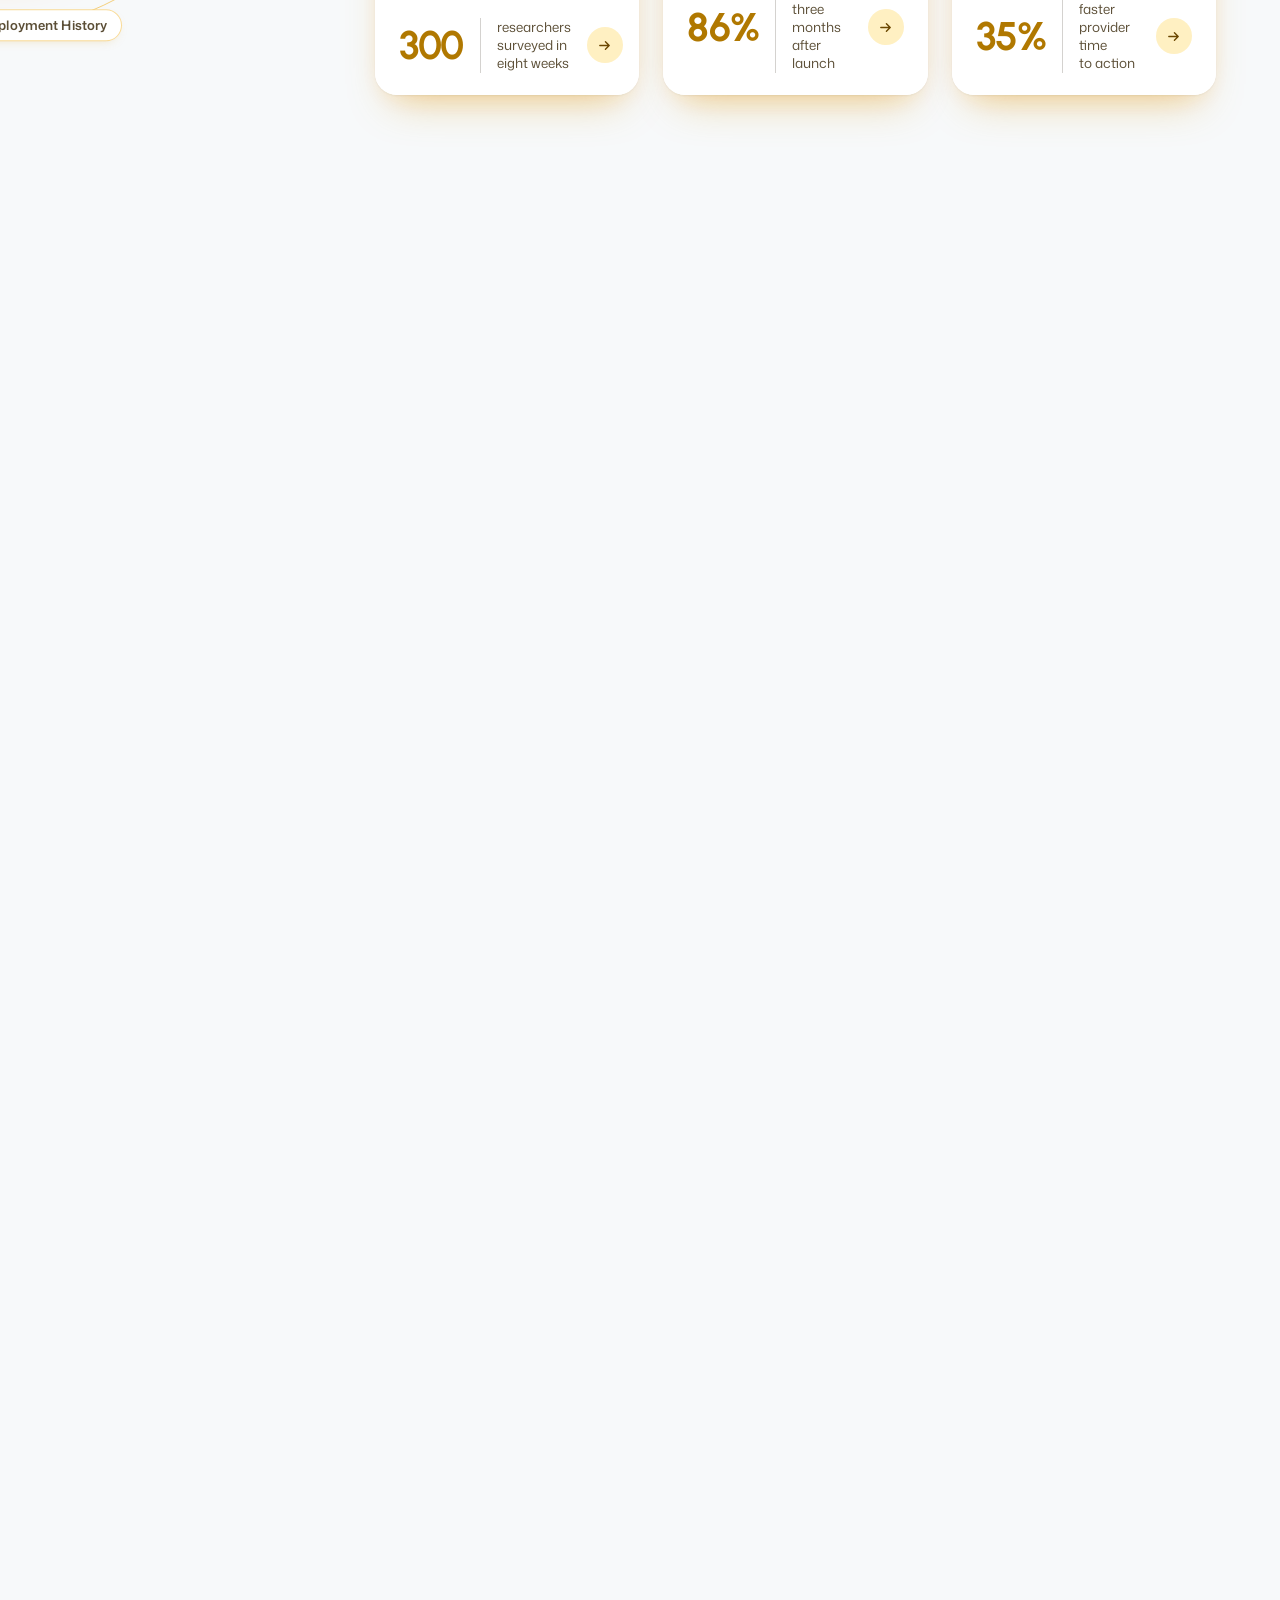
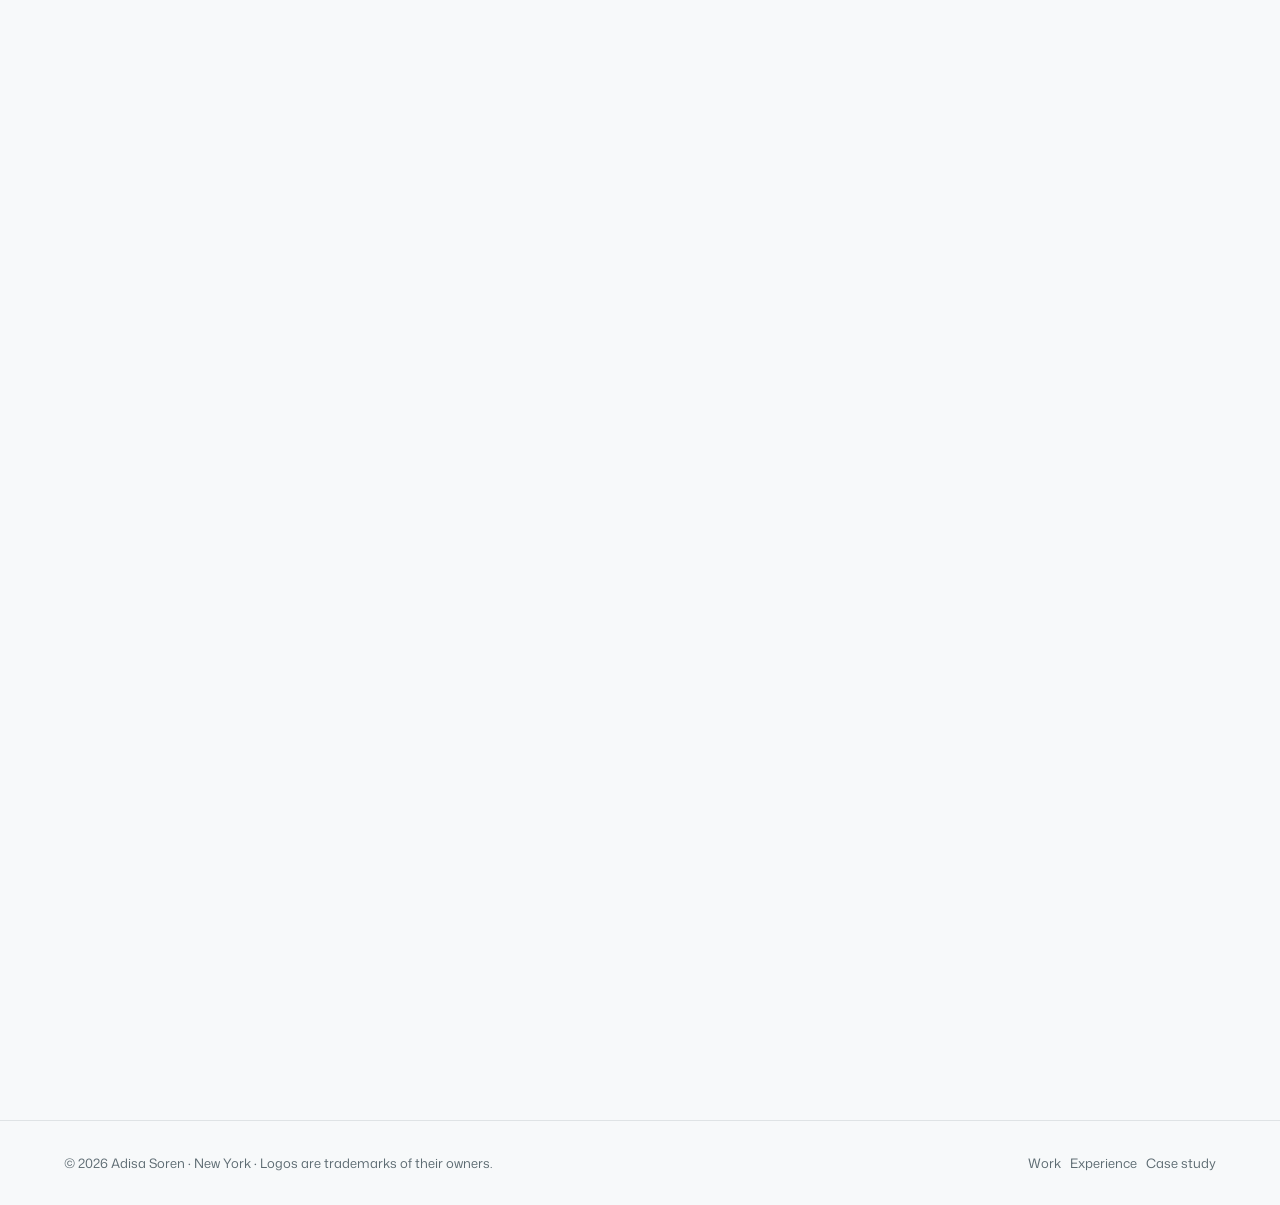
==== commit c1715059: "Home: gold #FFC629 accent across hero, mega drawer, cards, wheel and bullets Co-Authored-By: Claude " ====
--- a/adisa-soren-portfolio/index.html
+++ b/adisa-soren-portfolio/index.html
@@ -217,13 +217,13 @@
       /* it opens by unrolling down from the header and closes by fading, so the header turns grey only as the colour leaves */
       transition: opacity .35s var(--mx), clip-path 0s linear .35s, visibility 0s linear .35s;
       background:
-        radial-gradient(55% 75% at 82% 18%, oklch(.64 .22 calc(var(--mh) + 22)) 0%, transparent 62%),
-        radial-gradient(60% 80% at 12% 88%, oklch(.36 .19 calc(var(--mh) - 8)) 0%, transparent 64%),
-        radial-gradient(45% 60% at 40% 30%, oklch(.56 .24 calc(var(--mh) + 8)) 0%, transparent 70%),
-        oklch(.48 .235 var(--mh));
+        radial-gradient(55% 75% at 82% 18%, oklch(.93 .13 calc(var(--mh) + 10)) 0%, transparent 62%),
+        radial-gradient(60% 80% at 12% 88%, oklch(.74 .18 calc(var(--mh) - 26)) 0%, transparent 64%),
+        radial-gradient(45% 60% at 40% 30%, oklch(.88 .17 calc(var(--mh) + 4)) 0%, transparent 70%),
+        oklch(.845 .17 var(--mh));
       animation: megaHue 10s ease-in-out infinite alternate; animation-play-state: paused; }
     .mega.is-open { visibility: visible; opacity: 1; clip-path: inset(0); transition: clip-path .55s var(--mx), opacity 0s, visibility 0s; animation-play-state: running; }
-    @keyframes megaHue { 0% { --mh: 266; } 50% { --mh: 284; } 100% { --mh: 302; } }
+    @keyframes megaHue { 0% { --mh: 70; } 50% { --mh: 82; } 100% { --mh: 94; } }
     .mega__in { position: absolute; inset: calc(var(--nav) + clamp(32px, 7svh, 88px)) 0 clamp(32px, 6svh, 72px); }
     .mega__in > .wrap { position: relative; height: 100%; }
     .mega__panel { position: absolute; inset: 0; display: grid; grid-template-columns: minmax(0, 5fr) minmax(0, 7fr); gap: var(--s-8);
@@ -311,33 +311,33 @@
      white panel that rises over the band with the title, the line, and the result (a big blue figure, a hairline, its caption and
      a round blue arrow). All three cards share the one band. */
   .work-grid { --card-gap: var(--s-6); }
-  .work-grid .wc { position: relative; display: flex; flex-direction: column; padding: 0; overflow: hidden; border: 0; border-radius: 22px; background: #fff; color: #171b5b;
-    box-shadow: 0 1px 2px rgba(23, 27, 91, .06), 0 22px 44px -18px rgba(50, 57, 242, .45), 0 10px 28px -14px rgba(83, 74, 230, .28);
+  .work-grid .wc { position: relative; display: flex; flex-direction: column; padding: 0; overflow: hidden; border: 0; border-radius: 22px; background: #fff; color: #2a2212;
+    box-shadow: 0 1px 2px rgba(42, 34, 18, .06), 0 22px 44px -18px rgba(214, 150, 0, .42), 0 10px 28px -14px rgba(255, 140, 40, .26);
     transition: transform .35s cubic-bezier(.645, .045, .355, 1), box-shadow .35s cubic-bezier(.645, .045, .355, 1); }
   .work-grid .wc:hover, .work-grid .wc:focus-visible { transform: translateY(-4px);
-    box-shadow: 0 1px 2px rgba(23, 27, 91, .06), 0 30px 56px -18px rgba(50, 57, 242, .55), 0 14px 32px -14px rgba(83, 74, 230, .34); }
+    box-shadow: 0 1px 2px rgba(42, 34, 18, .06), 0 30px 56px -18px rgba(214, 150, 0, .52), 0 14px 32px -14px rgba(255, 140, 40, .32); }
   .work-grid .wc:focus-visible { outline: 2px solid var(--brand-blue, #3239f2); outline-offset: 4px; }
   .wc__band { position: relative; height: 104px; padding: 20px 22px; display: flex; align-items: flex-start; gap: 8px; isolation: isolate;
     background:
       /* the sweep of light: the rim of a large ellipse centred low on the left, bright on its edge, dark inside */
-      radial-gradient(78% 190% at 32% 175%, rgba(4, 9, 58, .62) 0%, rgba(4, 9, 58, .3) 80%, transparent 89%, rgba(120, 130, 255, .32) 93.4%, rgba(212, 218, 255, .88) 95.8%, rgba(150, 160, 255, .42) 97.9%, transparent 100%),
-      radial-gradient(60% 150% at 100% 0%, rgba(132, 98, 252, .9), transparent 72%),
-      linear-gradient(100deg, #0a1360 0%, #15259a 38%, #2a38d6 64%, #3f42f2 84%, #6552f5 100%); }
+      radial-gradient(78% 190% at 32% 175%, rgba(48, 24, 0, .55) 0%, rgba(48, 24, 0, .25) 80%, transparent 89%, rgba(255, 210, 110, .34) 93.4%, rgba(255, 244, 205, .9) 95.8%, rgba(255, 205, 95, .45) 97.9%, transparent 100%),
+      radial-gradient(60% 150% at 100% 0%, rgba(255, 138, 40, .85), transparent 72%),
+      linear-gradient(100deg, #3d2300 0%, #7c4a00 36%, #c47e00 62%, #f0a600 82%, #ffc629 100%); }
   /* the company tag: a vivid blue pill with white type and a white outline, so it stands out clearly on the dark band */
   .wc__pill { display: inline-flex; align-items: center; height: 28px; padding: 0 13px; border-radius: 999px; font: 700 13px/1 var(--font-text); letter-spacing: .01em;
-    color: #fff; background: #2b24e8; box-shadow: inset 0 0 0 1.5px #fff; }
+    color: #2a1f00; background: #ffc629; box-shadow: inset 0 0 0 1.5px #fff; }
   .wc__body { position: relative; z-index: 1; display: flex; flex-direction: column; gap: var(--s-3); flex: 1; margin-top: -18px; padding: 24px 24px 22px;
     border-radius: 18px 18px 0 0; background: #fff; }
-  .wc__body h3 { font-family: var(--font-display); font-weight: 700; font-size: clamp(22px, .6vw + 15px, 26px); line-height: 1.18; letter-spacing: -0.01em; color: #171b5b; }
-  .wc__body > p { margin: 0; color: #3d4178; font-size: var(--t-small); line-height: 1.55; }
+  .wc__body h3 { font-family: var(--font-display); font-weight: 700; font-size: clamp(22px, .6vw + 15px, 26px); line-height: 1.18; letter-spacing: -0.01em; color: #2a2212; }
+  .wc__body > p { margin: 0; color: #5b4e36; font-size: var(--t-small); line-height: 1.55; }
   .wc__body > .wc__foot { display: flex; align-items: center; gap: 16px; margin-top: auto; padding-top: var(--s-4); }
   .wc__stat { font: 700 clamp(40px, 1vw + 26px, 48px)/1 var(--font-display); letter-spacing: -0.02em; color: var(--brand-blue, #3239f2); font-variant-numeric: tabular-nums; }
-  .wc__cap { align-self: stretch; display: flex; align-items: center; max-width: 21ch; padding-left: 16px; text-wrap: balance; border-left: 1px solid rgba(23, 27, 91, .2); font-size: 13.5px; line-height: 1.35; color: #3d4178; }
+  .wc__cap { align-self: stretch; display: flex; align-items: center; max-width: 21ch; padding-left: 16px; text-wrap: balance; border-left: 1px solid rgba(42, 34, 18, .2); font-size: 13.5px; line-height: 1.35; color: #5b4e36; }
   /* the arrow: a pale lavender disc with a fine deep-indigo arrow */
-  .wc__go { display: grid; place-items: center; flex: none; width: 36px; height: 36px; margin-left: auto; border-radius: 50%; color: #221d8c;
-    background: #e5e4fc; transition: transform .35s cubic-bezier(.645, .045, .355, 1), background-color .25s ease; }
+  .wc__go { display: grid; place-items: center; flex: none; width: 36px; height: 36px; margin-left: auto; border-radius: 50%; color: #6b4700;
+    background: #fff0c2; transition: transform .35s cubic-bezier(.645, .045, .355, 1), background-color .25s ease; }
   .wc__go svg { width: 15px; height: 15px; }
-  .work-grid .wc:hover .wc__go { background: #d8d6fa; }
+  .work-grid .wc:hover .wc__go { background: #ffe596; }
   .work-grid .wc:hover .wc__go { transform: translateX(3px); }
   .work-grid .wc:hover h3 { text-decoration: none; }
   @media (prefers-reduced-motion: reduce) { .work-grid .wc, .wc__go { transition: none; } .work-grid .wc:hover { transform: none; } }
@@ -360,13 +360,13 @@
        and out (no flicker, no change in size) */
     .tour__rings::before, .tour__rings::after { content: ""; position: absolute; inset: 58px; border-radius: 50%; pointer-events: none; }
     .tour__rings::before {
-      box-shadow: 0 0 14px 2px rgba(64, 72, 255, .5), 0 0 36px 8px rgba(138, 76, 255, .3), inset 0 0 16px 2px rgba(64, 72, 255, .38), inset 0 0 38px 8px rgba(150, 92, 255, .16);
+      box-shadow: 0 0 14px 2px rgba(255, 184, 20, .62), 0 0 36px 8px rgba(255, 130, 30, .3), inset 0 0 16px 2px rgba(255, 184, 20, .45), inset 0 0 38px 8px rgba(255, 150, 40, .18);
       animation: tourGlow 5s ease-in-out infinite; }
     .tour__rings::after { padding: 2px;
-      background: conic-gradient(from 200deg, #3239f2, #6a4dff, #b06cff, #7d5bff, #3a7bff, #3239f2);
+      background: conic-gradient(from 200deg, #ffc629, #ffa51f, #ff7a2e, #ffb347, #ffe07a, #ffc629);
       -webkit-mask: linear-gradient(#000 0 0) content-box, linear-gradient(#000 0 0); -webkit-mask-composite: xor;
               mask: linear-gradient(#000 0 0) content-box exclude, linear-gradient(#000 0 0);
-      filter: drop-shadow(0 0 3px rgba(120, 90, 255, .7)); animation: tourCurrent 8s linear infinite; }
+      filter: drop-shadow(0 0 3px rgba(255, 160, 30, .75)); animation: tourCurrent 8s linear infinite; }
     @keyframes tourGlow { 0%, 100% { opacity: .15; } 50% { opacity: 1; } }
     @keyframes tourCurrent { to { transform: rotate(360deg); } }
     /* the cyclone: a canvas over the inner ring where thin streaks of the blue-to-violet spectrum swirl round the ring at different
@@ -382,13 +382,13 @@
       transition: transform 1.1s var(--tx); }
     .tour__pill, .tour__icon { grid-area: 1 / 1; transition: opacity .35s ease, transform .45s var(--tx), background-color .2s ease, color .2s ease, border-color .2s ease; }
     .tour__pill { display: inline-flex; align-items: center; height: 32px; padding: 0 14px; border-radius: 999px; white-space: nowrap; font: 600 13px/1 var(--font-text); letter-spacing: .01em;
-      color: #4a4e86; background: #fff; border: 1px solid color-mix(in oklab, var(--brand-blue, #3239f2) 26%, transparent); box-shadow: 0 4px 12px -6px rgba(50, 57, 242, .25); }
+      color: #5b4e36; background: #fff; border: 1px solid color-mix(in oklab, var(--brand-blue, #3239f2) 26%, transparent); box-shadow: 0 4px 12px -6px rgba(214, 150, 0, .28); }
     .tour__node:hover .tour__pill, .tour__node:focus-visible .tour__pill { color: var(--brand-blue, #3239f2); border-color: var(--brand-blue, #3239f2); }
     .tour__node:focus-visible { outline: none; }
     .tour__node:focus-visible .tour__node-in { outline: 2px solid var(--brand-blue, #3239f2); outline-offset: 4px; border-radius: 999px; }
     /* the stop at three o'clock: its label gives way to a blue disc with the section's icon, ringed by a soft halo */
     .tour__icon { display: grid; place-items: center; width: 54px; height: 54px; border-radius: 50%; color: #fff; background: var(--brand-blue, #3239f2);
-      box-shadow: 0 0 0 9px color-mix(in oklab, var(--brand-blue, #3239f2) 12%, transparent), 0 10px 24px -8px rgba(50, 57, 242, .6); opacity: 0; transform: scale(.6); }
+      box-shadow: 0 0 0 9px color-mix(in oklab, var(--brand-blue, #3239f2) 12%, transparent), 0 10px 24px -8px rgba(214, 150, 0, .6); opacity: 0; transform: scale(.6); }
     .tour__icon svg { width: 24px; height: 24px; }
     .tour__node.is-active .tour__pill { opacity: 0; transform: scale(.85); }
     .tour__node.is-active .tour__icon { opacity: 1; transform: none; transition-delay: .35s; }
@@ -458,7 +458,7 @@
   @property --fx-shift { syntax: "<length>"; inherits: true; initial-value: 0px; }
   .oct-facts.has-fx .oct-facts__icon { display: none; }
   .oct-facts__fx { grid-row: 1 / span 2; align-self: center; display: block; width: 28px; height: 28px;
-    background: linear-gradient(90deg, #3239f2, #6a4dff, #b06cff, #7d5bff, #3a7bff, #33c2ff, #3239f2) 0 0 / var(--fx-w, 1200px) 100% repeat-x;
+    background: linear-gradient(90deg, #f0a600, #ff8c1a, #f2691d, #ffb21e, #ffc629, #e89400, #f0a600) 0 0 / var(--fx-w, 1200px) 100% repeat-x;
     background-position: calc(var(--fx-shift) - var(--fx-x, 0px)) 0;
     -webkit-mask: var(--fx-mask) center / contain no-repeat; mask: var(--fx-mask) center / contain no-repeat;
     animation: fxCurrent 9s linear infinite; }
@@ -479,7 +479,39 @@
      by the same soft blue shadow, centred on the first line */
   .exp__body li { padding-left: 22px; }
   .exp__body li::before { left: 2px; top: calc(.775em - 3.5px); width: 7px; height: 7px; border-radius: 50%; background: var(--brand-blue, #3239f2);
-    box-shadow: 0 0 0 3px color-mix(in oklab, var(--brand-blue, #3239f2) 12%, transparent), 0 2px 5px -1px rgba(50, 57, 242, .6); }
+    box-shadow: 0 0 0 3px color-mix(in oklab, var(--brand-blue, #3239f2) 12%, transparent), 0 2px 5px -1px rgba(214, 150, 0, .6); }
+
+  /* ===== gold accent mock-up: #FFC629 for fills, a deep gold for accent text on the light page, dark ink on gold ===== */
+  :root { --brand-blue: #ffc629; --p-accent: #ffc629; --p-accent-ink: #2a1f00; --p-action: #ffc629; --p-action-ink: #2a1f00;
+    --gold: #ffc629; --gold-deep: #f0a600; --gold-text: #b07800; --gold-ink: #2a1f00; }
+  .hero .oct-lead { color: var(--gold-text); }
+  .hero .hero-pill { background: color-mix(in oklab, var(--gold) 26%, var(--bg)); color: #6b4700; }
+  .hero--oct { background: radial-gradient(60% 70% at 18% 40%, color-mix(in oklab, var(--gold) 9%, var(--bg)), var(--bg) 70%); }
+  .oct-facts__icon { color: var(--gold-deep); }
+  #work-h .muted, #approach-h .muted { color: var(--gold-text); }
+  .wc__stat { color: #b07800; }
+  .pub__link { color: var(--gold-text); text-decoration-color: color-mix(in oklab, var(--gold-deep) 60%, transparent); }
+  a.nav__icon:hover, a.nav__icon:focus-visible, .nav--home.is-top a.nav__icon:hover, .nav--home.is-top a.nav__icon:focus-visible { color: var(--gold-text); background: color-mix(in oklab, var(--gold) 18%, transparent); }
+  :is(.exp__row, .work-grid .wc, .tour__node .tour__node-in):focus-visible { outline-color: var(--gold-deep); }
+  .tour__rings { border-color: color-mix(in oklab, var(--gold-deep) 50%, transparent); }
+  .tour__pill { border-color: color-mix(in oklab, var(--gold-deep) 40%, transparent); }
+  .tour__node:hover .tour__pill, .tour__node:focus-visible .tour__pill { color: var(--gold-text); border-color: var(--gold-deep); }
+  .tour__icon { color: var(--gold-ink); box-shadow: 0 0 0 9px color-mix(in oklab, var(--gold) 24%, transparent), 0 10px 24px -8px rgba(214, 150, 0, .6); }
+  .tour__link { background: linear-gradient(90deg, var(--gold-deep), transparent); }
+  .exp__body li::before { box-shadow: 0 0 0 3px color-mix(in oklab, var(--gold) 26%, transparent), 0 2px 5px -1px rgba(214, 150, 0, .6); }
+  @media (min-width: 1180px) {
+    .mega { color: var(--gold-ink); }
+    .mega__blurb { color: rgba(42, 31, 0, .88); }
+    .mega__more { color: var(--gold-ink); }
+    .mega__list, .mega__list > li { border-color: rgba(42, 31, 0, .22); }
+    .mega__h { color: var(--gold-ink); }
+    .mega__sub { color: rgba(42, 31, 0, .7); } .mega__sub a:hover, .mega__sub a:focus-visible { color: var(--gold-ink); }
+    .mega__rail { background: rgba(42, 31, 0, .18); } .mega__rail::before { background: var(--gold-ink); }
+    .nav--home.is-mega .nav__lockup-img { filter: brightness(0); opacity: .86; }
+    .nav--home.is-mega .nav__link, .nav--home.is-mega .nav__icon { color: var(--gold-ink) !important; }
+    .nav--home.is-mega a.nav__icon:hover, .nav--home.is-mega a.nav__icon:focus-visible { color: var(--gold-ink) !important; }
+    .nav--home.is-mega .nav__link::before { background: var(--gold-ink) !important; }
+  }
 </style>
 </head>
 <body>
@@ -975,7 +1007,7 @@
   var cv = document.querySelector('.tour__swirl'), tour = document.getElementById('tour');
   if (!cv || !cv.getContext || !tour) return;
   var ctx = cv.getContext('2d'), still = window.matchMedia('(prefers-reduced-motion: reduce)');
-  var PAL = [[50, 57, 242], [106, 77, 255], [176, 108, 255], [125, 91, 255], [58, 123, 255], [51, 194, 255]];
+  var PAL = [[255, 190, 20], [247, 150, 10], [240, 110, 30], [255, 170, 50], [255, 212, 80], [230, 140, 0]];
   var W = 0, H = 0, cx = 0, cy = 0, r0 = 0, dpr = 1, run = false, raf = 0, last = 0, t = 0, parts = [], arcs = [], sprites = [], stars = [];
   function mix(f) { f = ((f % 1) + 1) % 1 * PAL.length; var i = Math.floor(f), k = f - i, a = PAL[i], b = PAL[(i + 1) % PAL.length];
     return [a[0] + (b[0] - a[0]) * k, a[1] + (b[1] - a[1]) * k, a[2] + (b[2] - a[2]) * k]; }
--- a/adisa-soren-portfolio/assets/site.css
+++ b/adisa-soren-portfolio/assets/site.css
@@ -6,11 +6,12 @@
   --p-surface: #ecf0f2;
   --p-ink: #1f3038;
   --p-muted: #5d6b72;
-  --p-accent: #3239f2;
-  --p-accent-ink: #f7f9fa;
-  --p-action: #3239f2;
-  --p-action-ink: #f7f9fa;
-  --brand-blue: #3239f2;
+  --p-accent: #ffc629;
+  --p-accent-ink: #2a1f00;
+  --p-action: #ffc629;
+  --p-action-ink: #2a1f00;
+  --brand-blue: #ffc629;
+  --gold-text: #b07800;
   --p-inv-bg: #1f3038;
   --p-inv-surface: #2c3c44;
   --p-inv-ink: #f7f9fa;
@@ -376,7 +377,7 @@
 /* a notice line above the h1 (changed hours, a delivery cut-off): one line with a number, static,
    starting on the left line like the h1 under it */
 .hero-notice { font-size: var(--t-small); font-weight: 500; color: var(--ink); }
-.hero-notice b, .hero-notice strong { font-weight: 500; color: var(--accent); }
+.hero-notice b, .hero-notice strong { font-weight: 500; color: var(--gold-text, var(--accent)); }
 .hero-copy > .hero-notice + h1 { margin-top: var(--s-5); }
 
 /* a phone: open tiles from a row of three or four (rooms, goods, beans) go two-up, an odd last one
@@ -746,7 +747,7 @@
 .menu-col > .t-label { color: var(--muted); margin-bottom: var(--s-2); }
 .menu-col a { display: grid; gap: var(--s-1); padding: var(--s-2) 0; font-weight: 500; }
 .menu-col a span { font-weight: 400; color: var(--muted); font-size: var(--t-small); }
-.menu-col a:hover { color: var(--action); }
+.menu-col a:hover { color: var(--gold-text, var(--action)); }
 .menu-card { display: grid; gap: var(--s-3); }
 .menu-card .panel { --ratio: 56.25%; }
 
@@ -925,7 +926,7 @@
 .footer .grid { row-gap: var(--s-7); }
 .footer :is(h3, h4):not(.closing__cta *) { font: 500 var(--t-small)/1.4 var(--font-text); letter-spacing: 0; color: var(--muted); margin-bottom: var(--s-4); }
 .footer ul { display: grid; gap: var(--s-3); font-size: var(--t-small); }
-.footer ul a:hover { color: var(--action); }
+.footer ul a:hover { color: var(--gold-text, var(--action)); }
 .footer__legal { display: flex; flex-wrap: wrap; gap: var(--s-4) var(--s-6); justify-content: space-between;
                  margin-top: var(--s-8); padding-top: var(--s-5); border-top: 1px solid var(--line);
                  font-size: var(--t-label); color: var(--muted); }
@@ -960,7 +961,7 @@
    one row of the nav's words; no third ask for the main action */
 .footer__address { font: var(--display-weight) var(--t-h2)/1.1 var(--font-display); letter-spacing: var(--display-tracking); font-style: normal; }
 .footer__nav { display: flex; flex-wrap: wrap; align-items: center; gap: var(--s-3) var(--s-6); margin-top: var(--s-8); padding-top: var(--s-5); border-top: 1px solid var(--line); font-weight: 500; }
-.footer__nav a:hover { color: var(--action); }
+.footer__nav a:hover { color: var(--gold-text, var(--action)); }
 .footer__nav .socials { margin-left: auto; }
 .footer--visit .footer__legal { margin-top: var(--s-5); border-top: 0; padding-top: 0; }
 /* .footer--statement: the close and the footer in one inset slab on the page's lit ground (sand,
@@ -1945,7 +1946,7 @@
 .nav__icon .nav__icon-svg { width: 24px; height: 24px; display: block; position: relative; top: .5px; }
 /* 24px exactly, as the icons are drawn on a 24px grid; centred in the header's odd-height bar the icon would
    sit on a half pixel (and blur), so it drops half a pixel onto the grid */
-a.nav__icon:hover, a.nav__icon:focus-visible { color: var(--brand-blue, #3239f2); background: color-mix(in oklab, var(--brand-blue, #3239f2) 6%, transparent); }
+a.nav__icon:hover, a.nav__icon:focus-visible { color: var(--gold-text, #b07800); background: color-mix(in oklab, var(--brand-blue, #3239f2) 6%, transparent); }
 .nav__icon:focus-visible { outline: 2px solid var(--brand-blue, #3239f2); outline-offset: 2px; }
 .nav__icon--off { cursor: default; }   /* X: shown, not linked yet, so no hover */
 @media (max-width: 1023px) {
@@ -1961,3 +1962,7 @@
 .nav { background: rgba(247, 245, 240, .9); }
 .nav.is-open { background: #f7f5f0; }
 @media (max-width: 1023px) { .nav.is-open .nav__links { background: #f7f5f0; } }
+
+/* gold accent: #FFC629 is a fill colour (buttons, discs, tags) with dark ink on it; it is too light to read as text on the
+   light page, so wherever a case study sets the accent as a text colour, the deep gold --gold-text takes its place */
+html :is(.step__n, .bigfig__n, .out b, .tbl tr.is-key td:first-child, .mode-tag, .changed b, .shared svg, .own .who, .result-n) { color: var(--gold-text); }
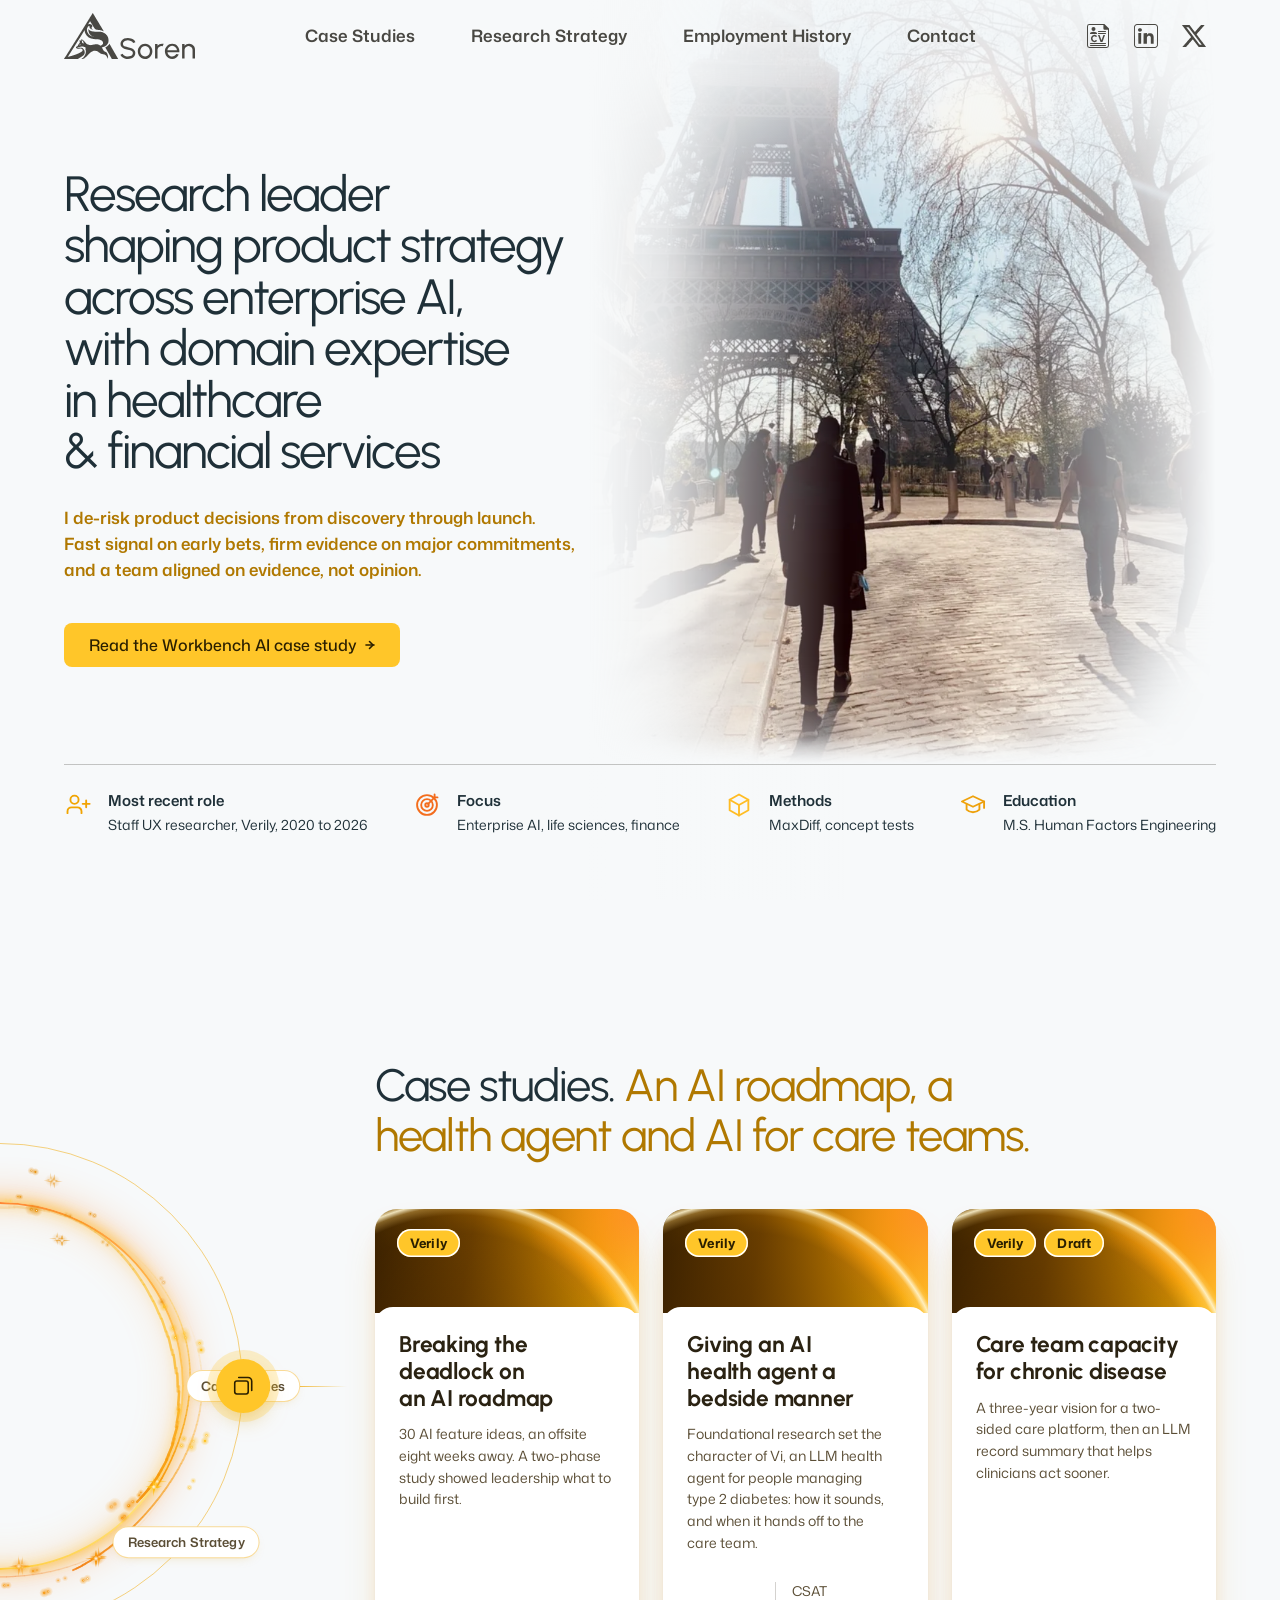
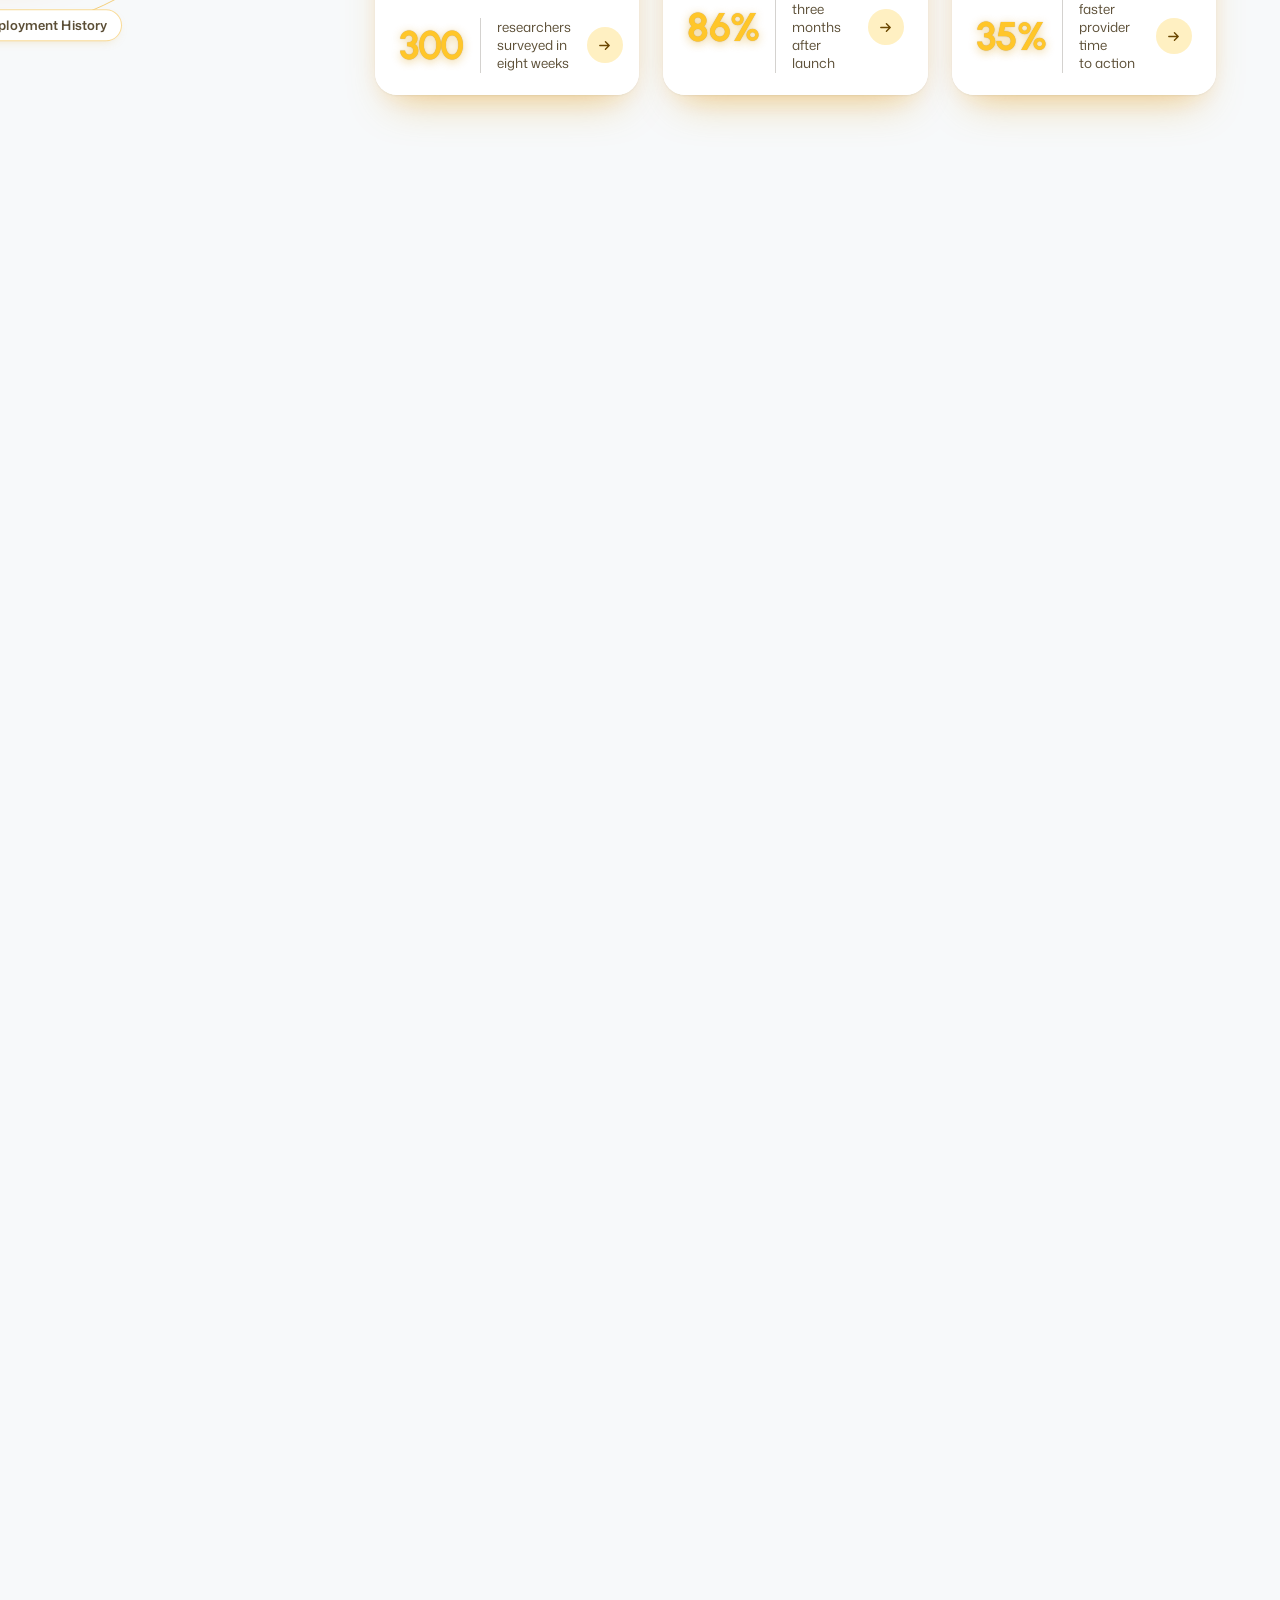
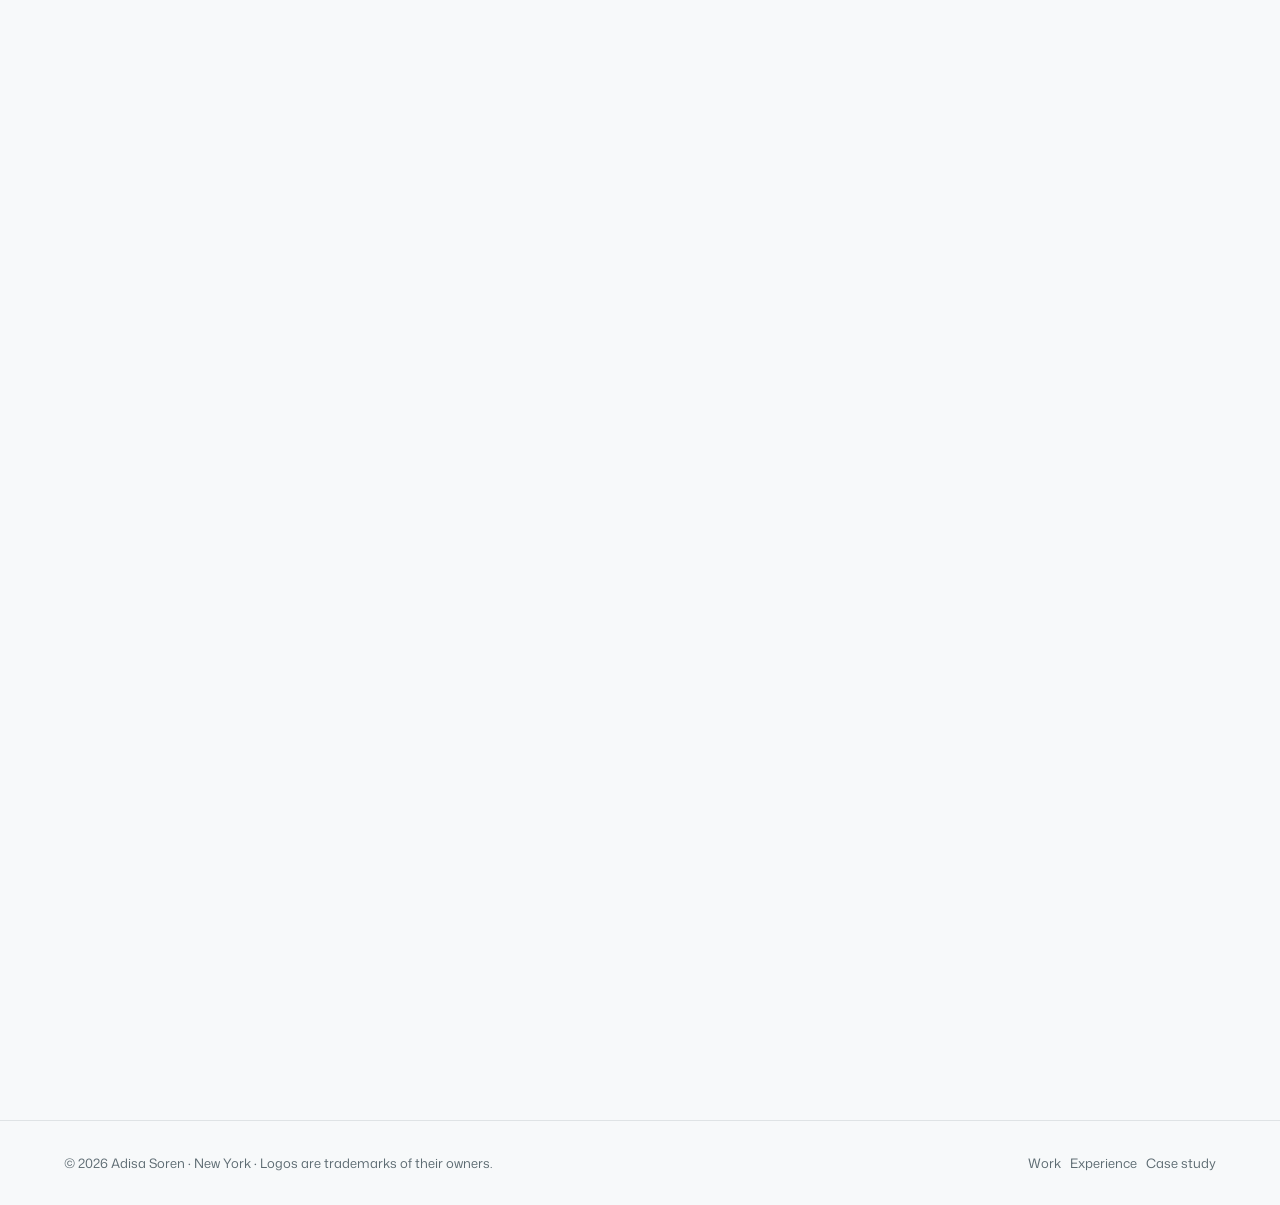
==== commit d48af205: "Case study stats in #FFC629 with a soft amber glow Co-Authored-By: Claude Opus 5.5 <noreply@anthropi" ====
--- a/adisa-soren-portfolio/index.html
+++ b/adisa-soren-portfolio/index.html
@@ -489,7 +489,7 @@
   .hero--oct { background: radial-gradient(60% 70% at 18% 40%, color-mix(in oklab, var(--gold) 9%, var(--bg)), var(--bg) 70%); }
   .oct-facts__icon { color: var(--gold-deep); }
   #work-h .muted, #approach-h .muted { color: var(--gold-text); }
-  .wc__stat { color: #b07800; }
+  .wc__stat { color: #ffc629; text-shadow: 0 0 1px rgba(150, 95, 0, .55), 0 2px 10px rgba(214, 150, 0, .45); }
   .pub__link { color: var(--gold-text); text-decoration-color: color-mix(in oklab, var(--gold-deep) 60%, transparent); }
   a.nav__icon:hover, a.nav__icon:focus-visible, .nav--home.is-top a.nav__icon:hover, .nav--home.is-top a.nav__icon:focus-visible { color: var(--gold-text); background: color-mix(in oklab, var(--gold) 18%, transparent); }
   :is(.exp__row, .work-grid .wc, .tour__node .tour__node-in):focus-visible { outline-color: var(--gold-deep); }
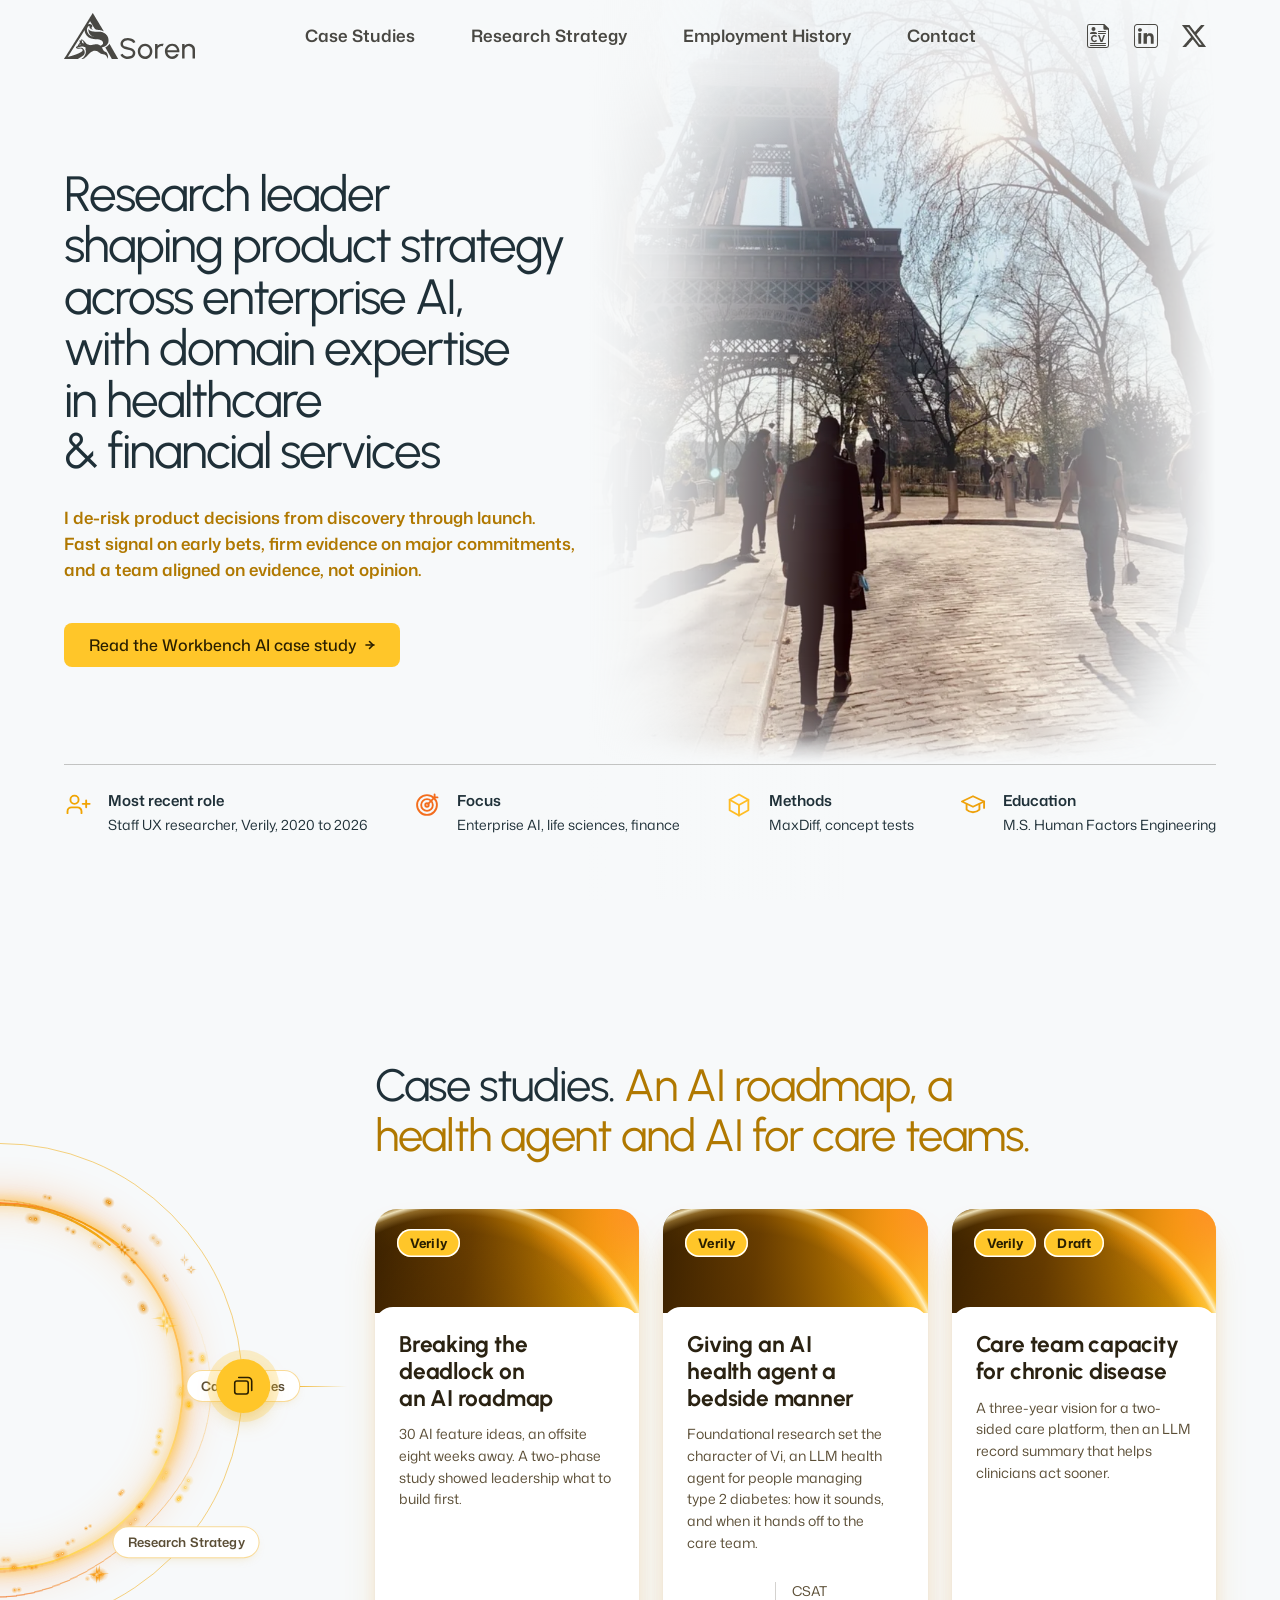
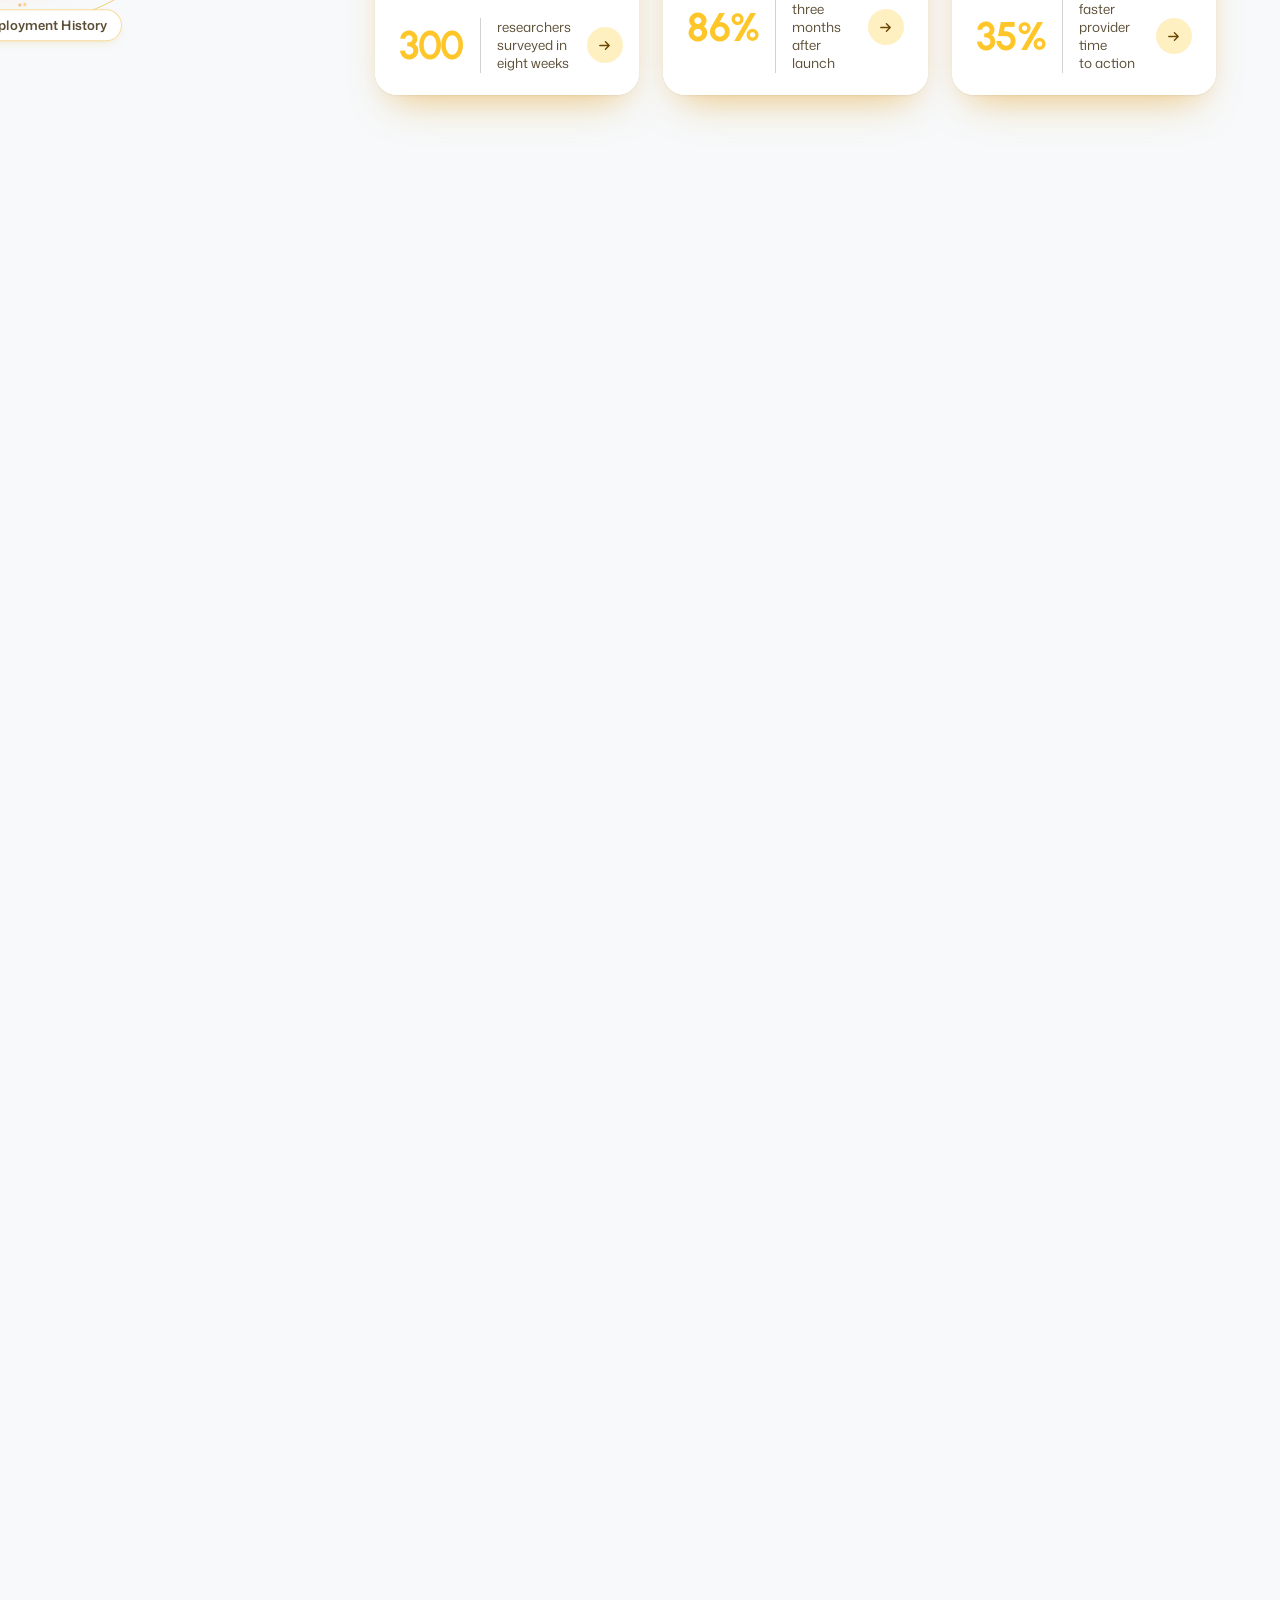
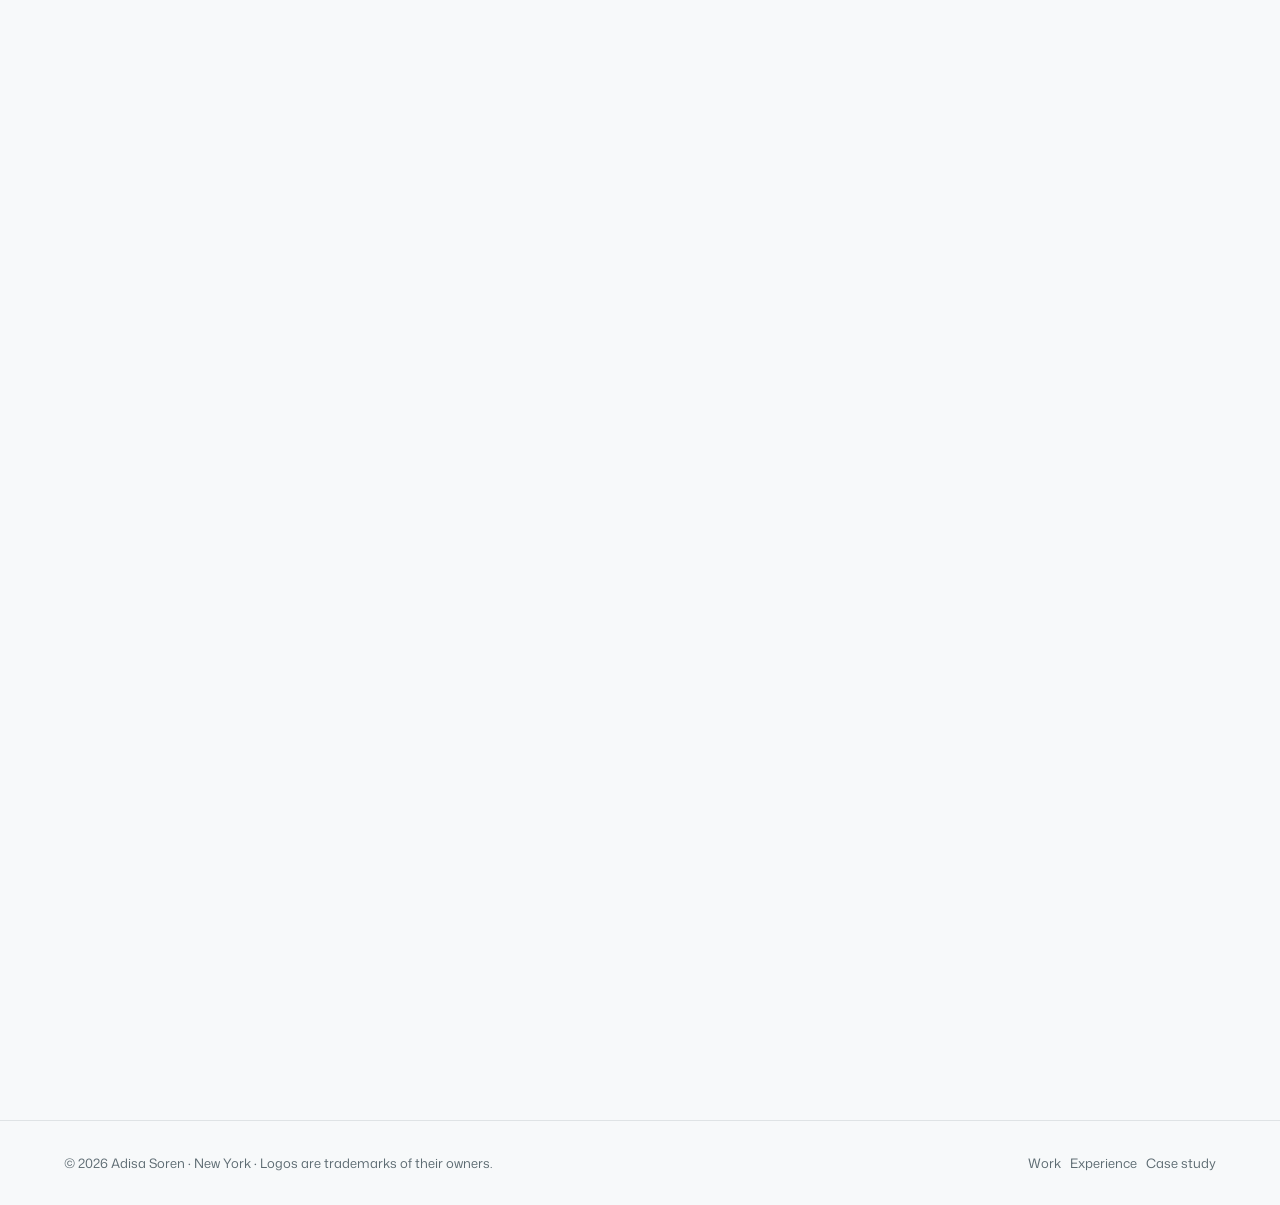
==== commit ecba3255: "Case study stats: plain #FFC629, no glow Co-Authored-By: Claude Opus 5.5 <noreply@anthropic.com> Cl" ====
--- a/adisa-soren-portfolio/index.html
+++ b/adisa-soren-portfolio/index.html
@@ -489,7 +489,7 @@
   .hero--oct { background: radial-gradient(60% 70% at 18% 40%, color-mix(in oklab, var(--gold) 9%, var(--bg)), var(--bg) 70%); }
   .oct-facts__icon { color: var(--gold-deep); }
   #work-h .muted, #approach-h .muted { color: var(--gold-text); }
-  .wc__stat { color: #ffc629; text-shadow: 0 0 1px rgba(150, 95, 0, .55), 0 2px 10px rgba(214, 150, 0, .45); }
+  .wc__stat { color: #ffc629; }
   .pub__link { color: var(--gold-text); text-decoration-color: color-mix(in oklab, var(--gold-deep) 60%, transparent); }
   a.nav__icon:hover, a.nav__icon:focus-visible, .nav--home.is-top a.nav__icon:hover, .nav--home.is-top a.nav__icon:focus-visible { color: var(--gold-text); background: color-mix(in oklab, var(--gold) 18%, transparent); }
   :is(.exp__row, .work-grid .wc, .tour__node .tour__node-in):focus-visible { outline-color: var(--gold-deep); }
